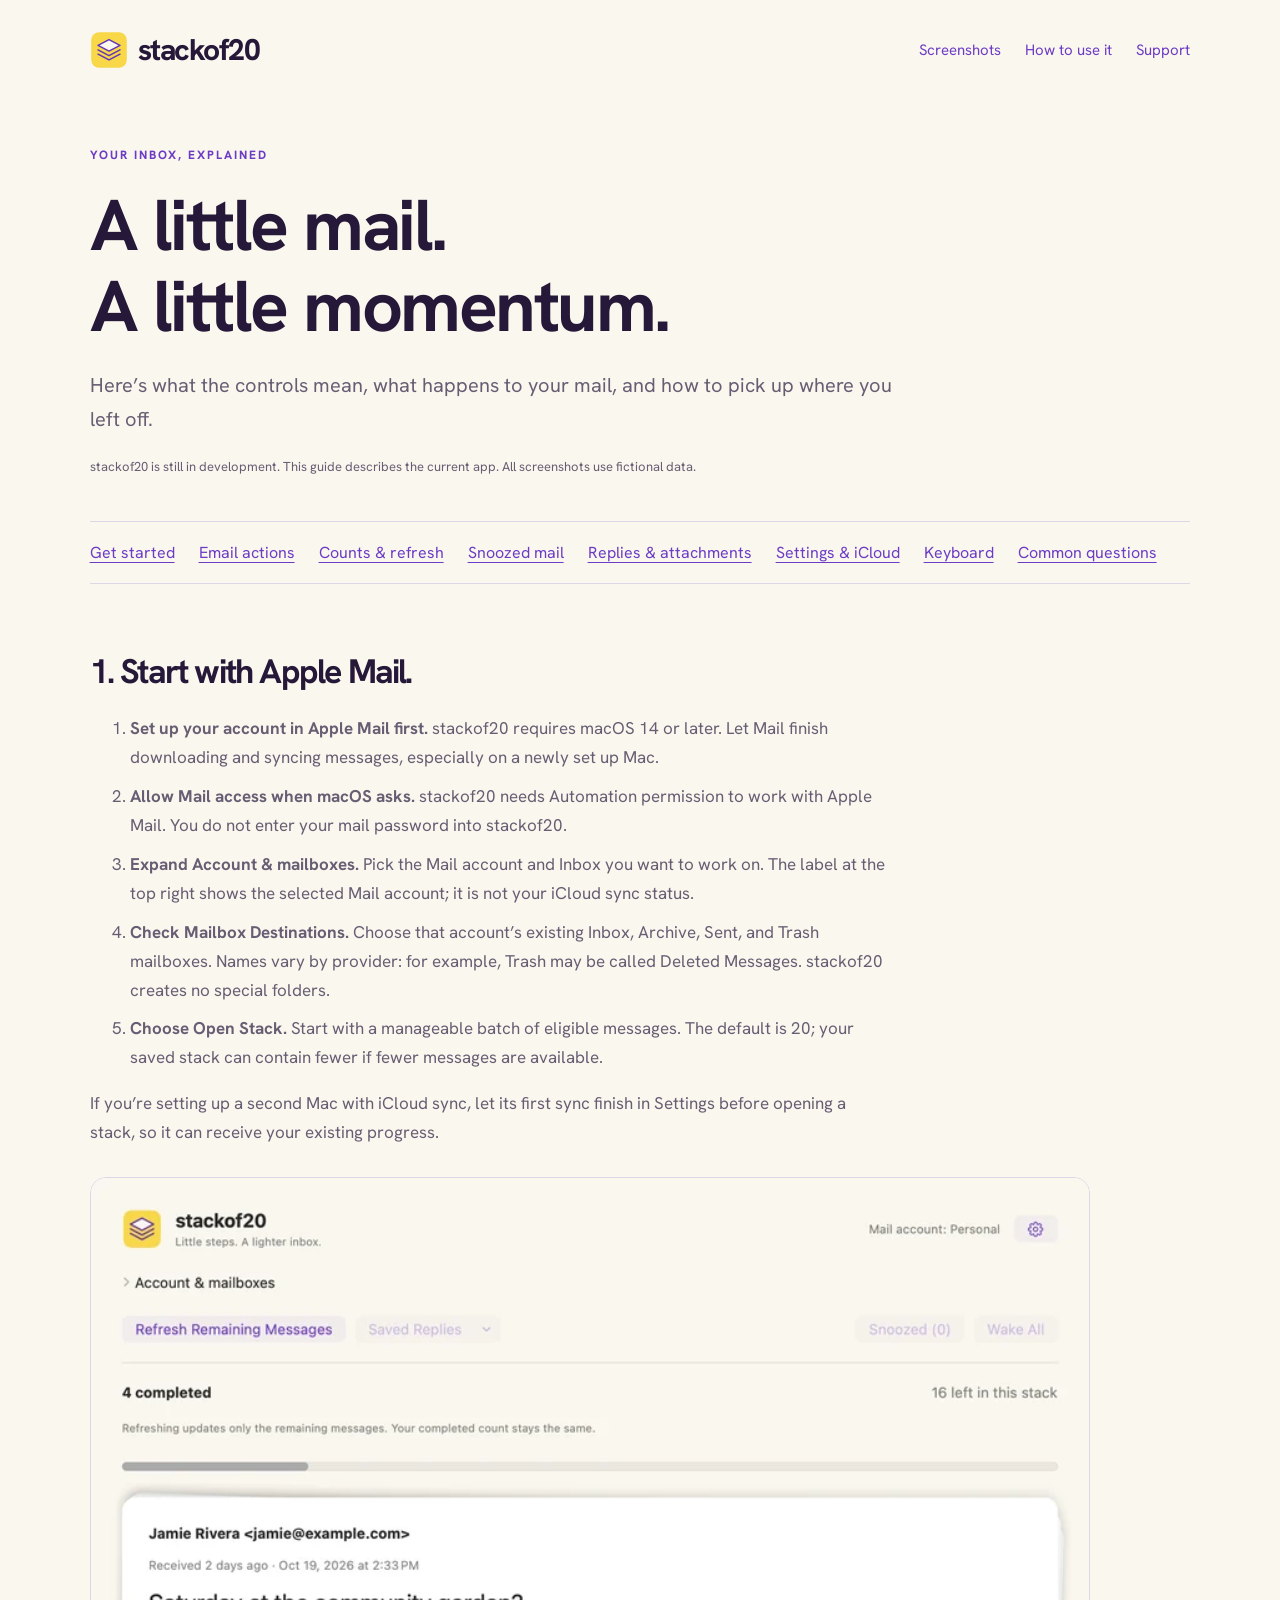
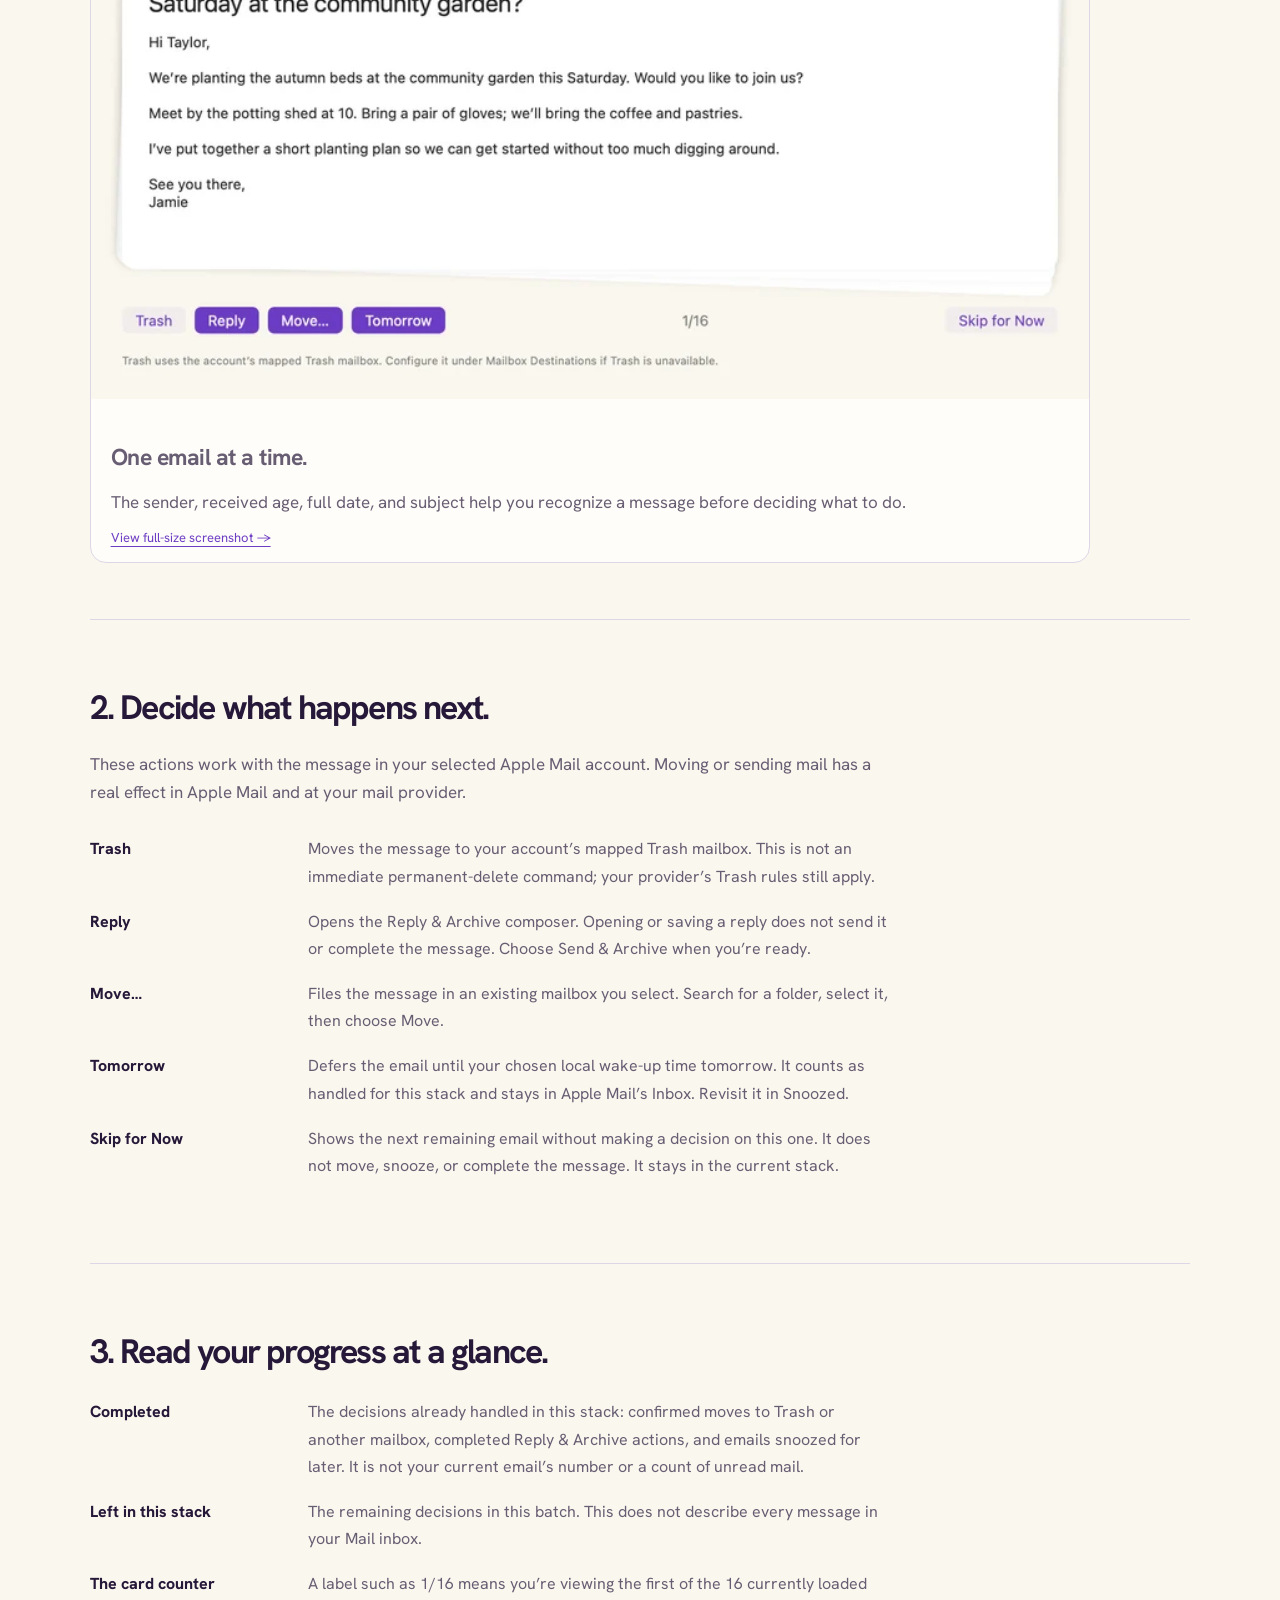
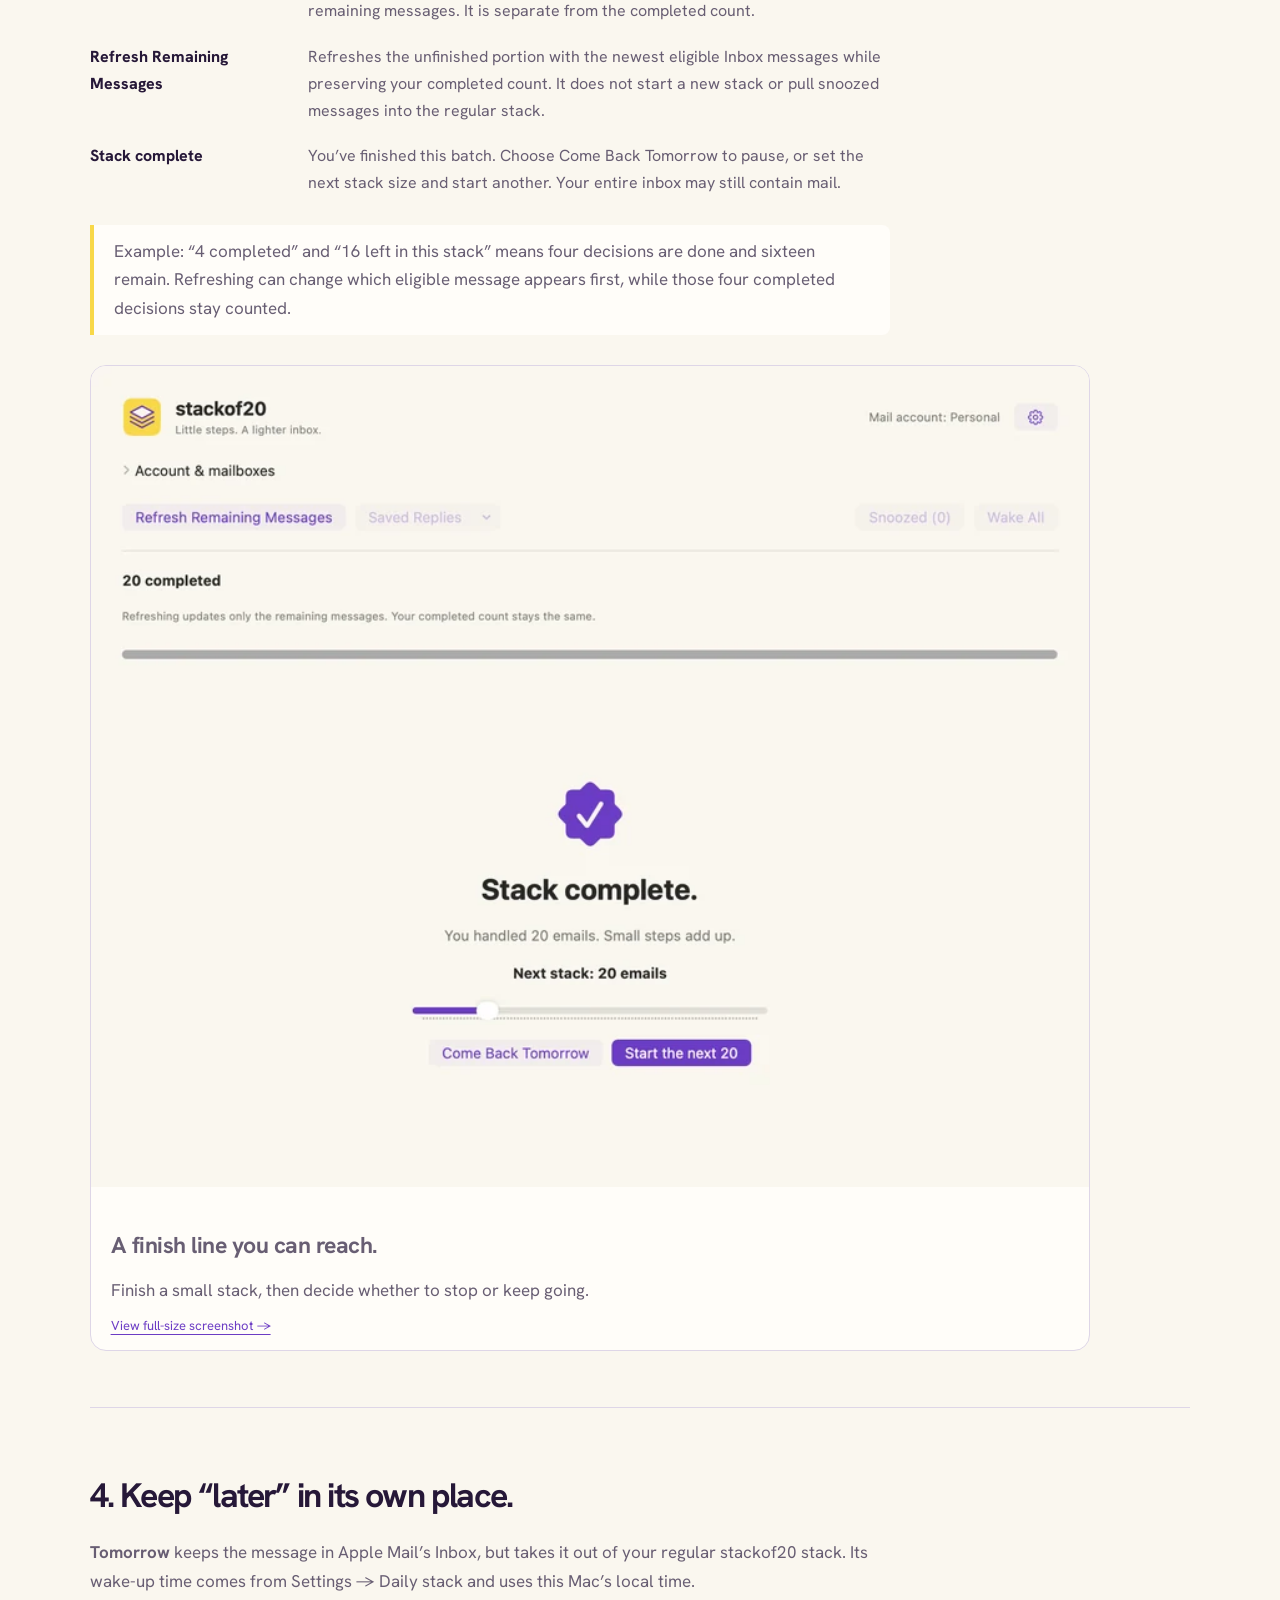
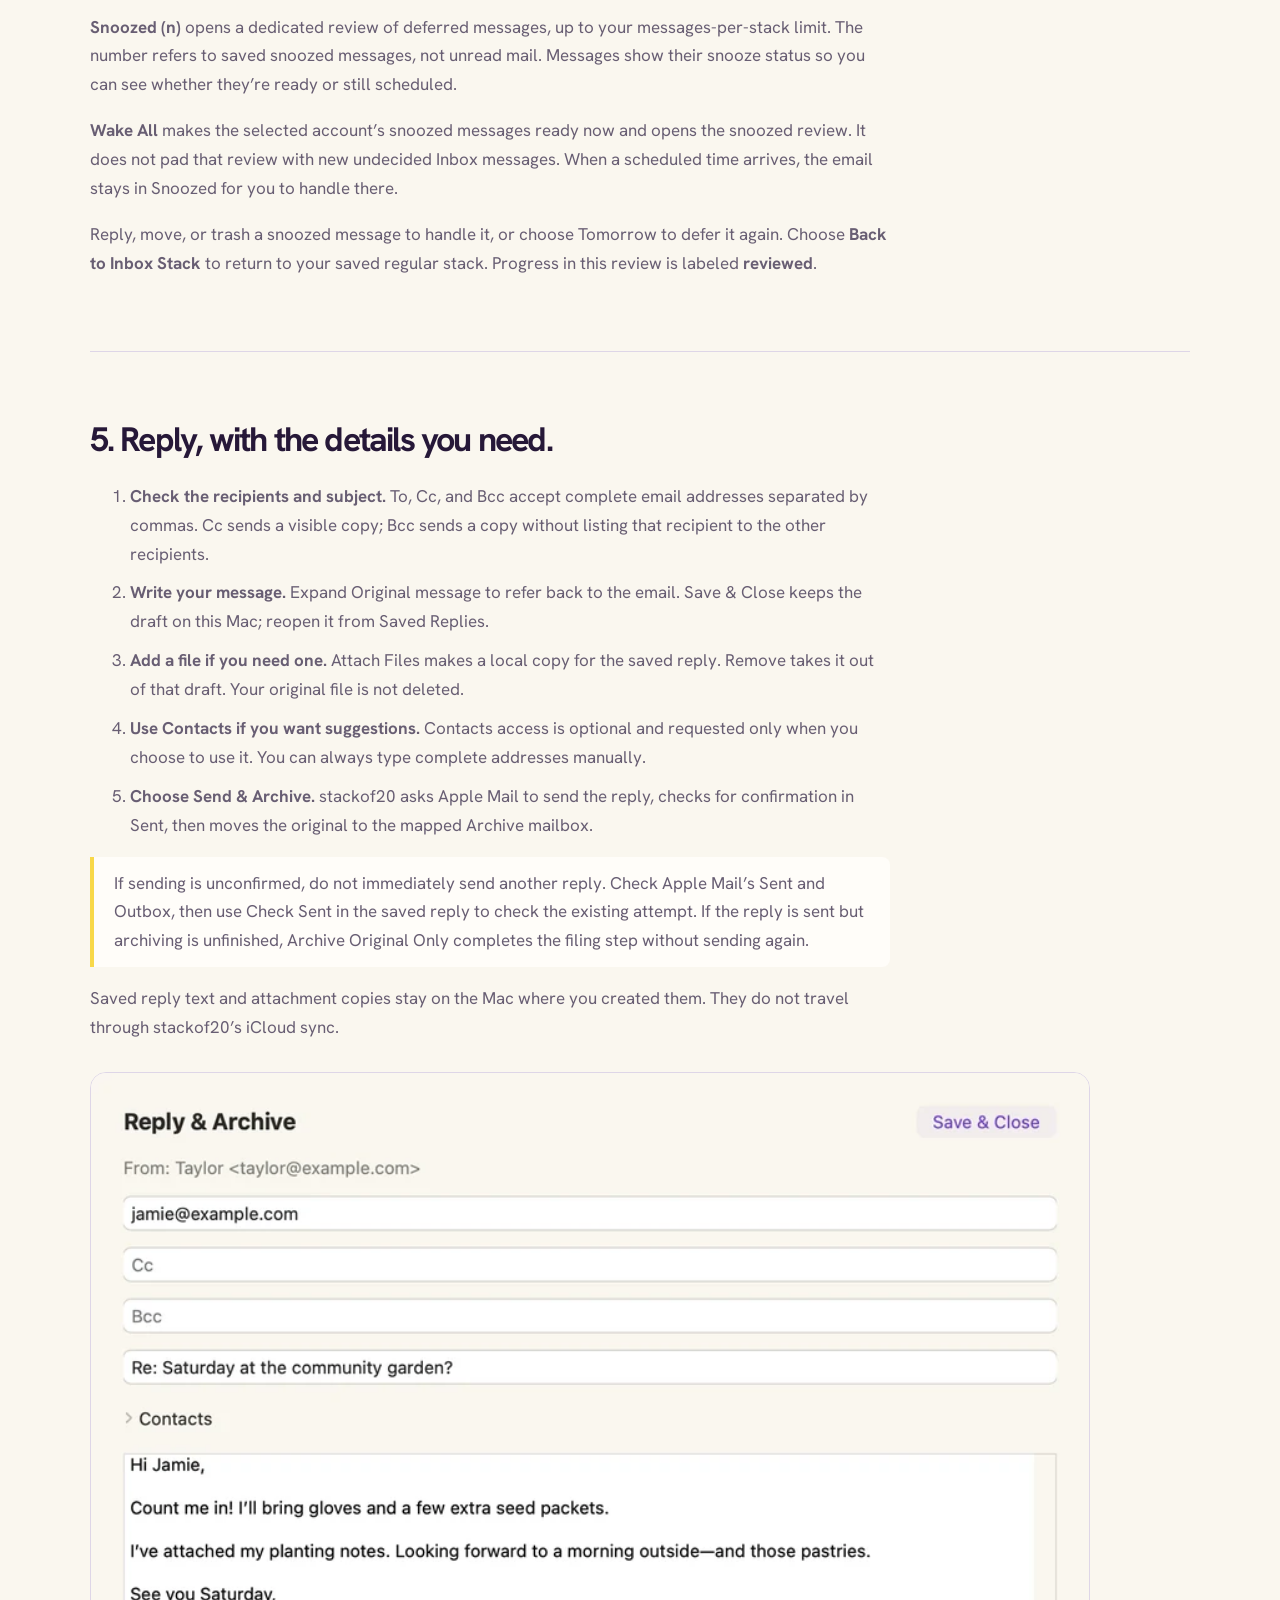
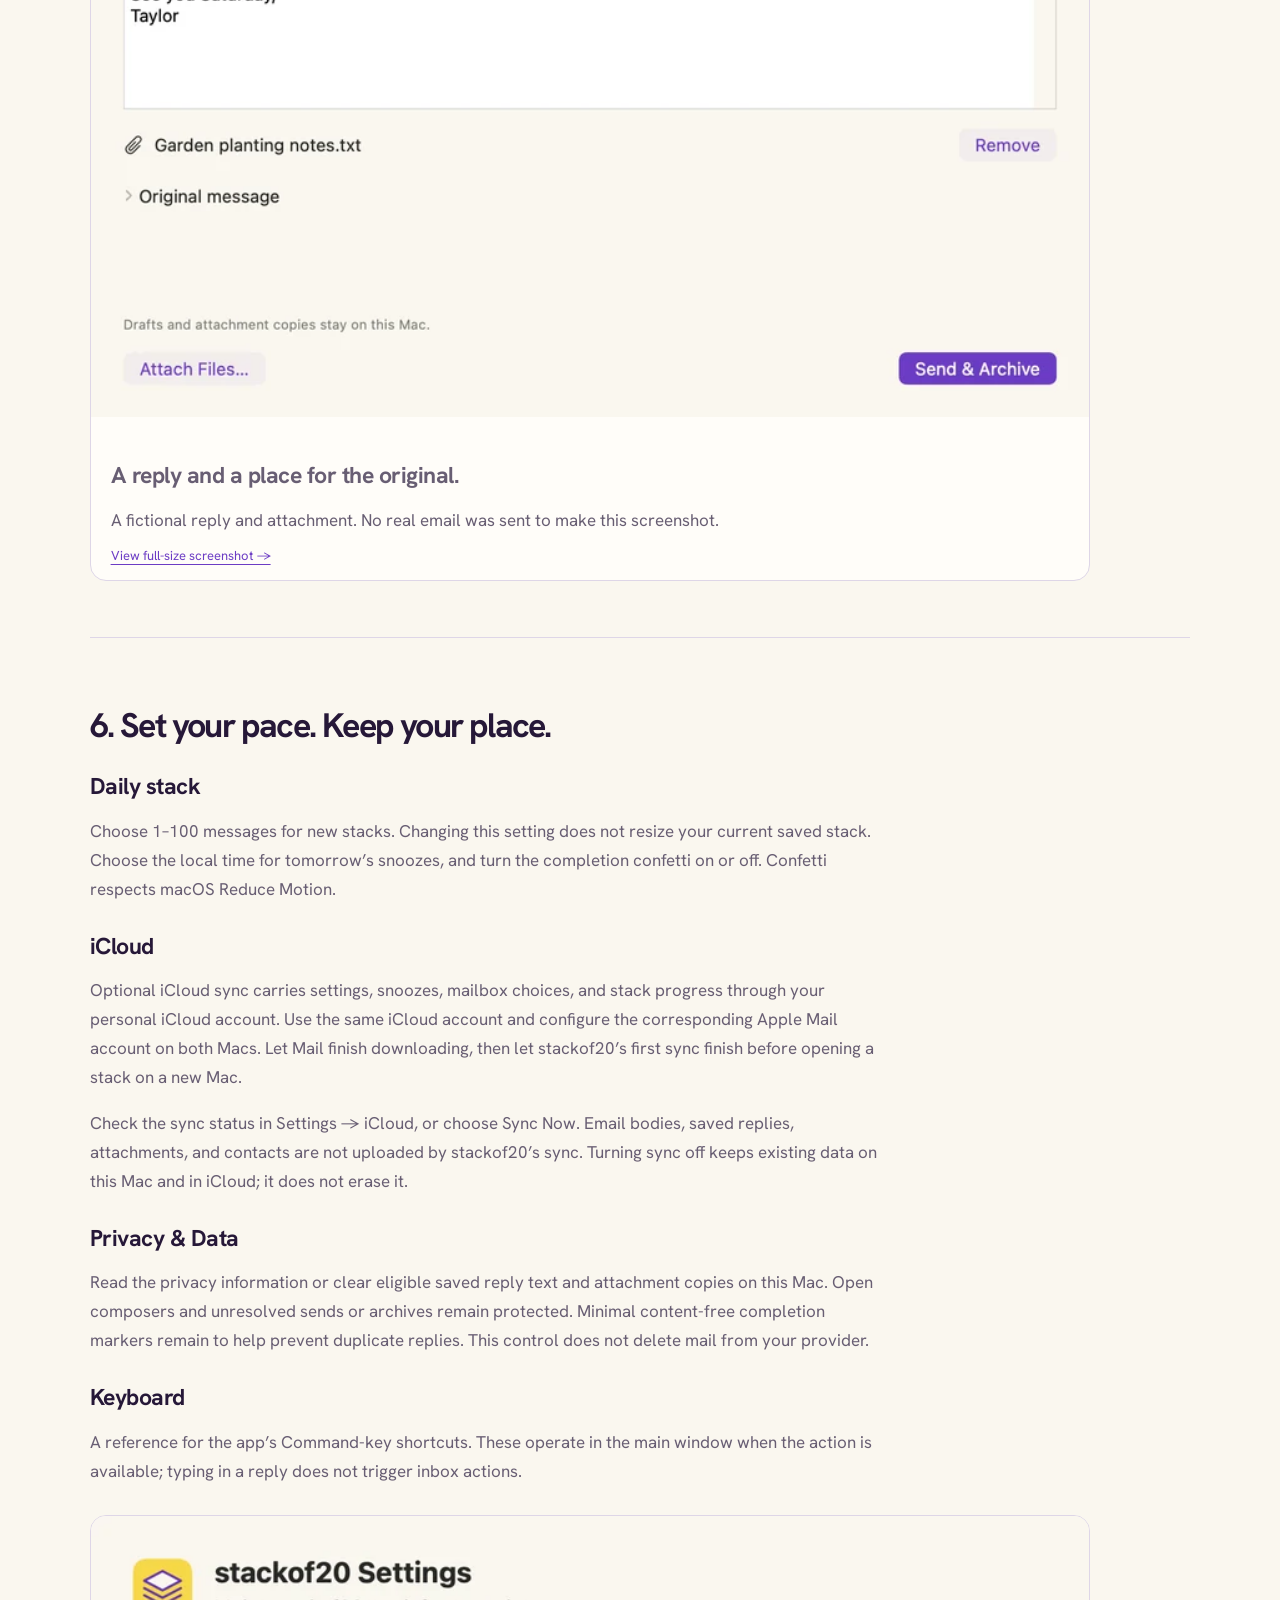
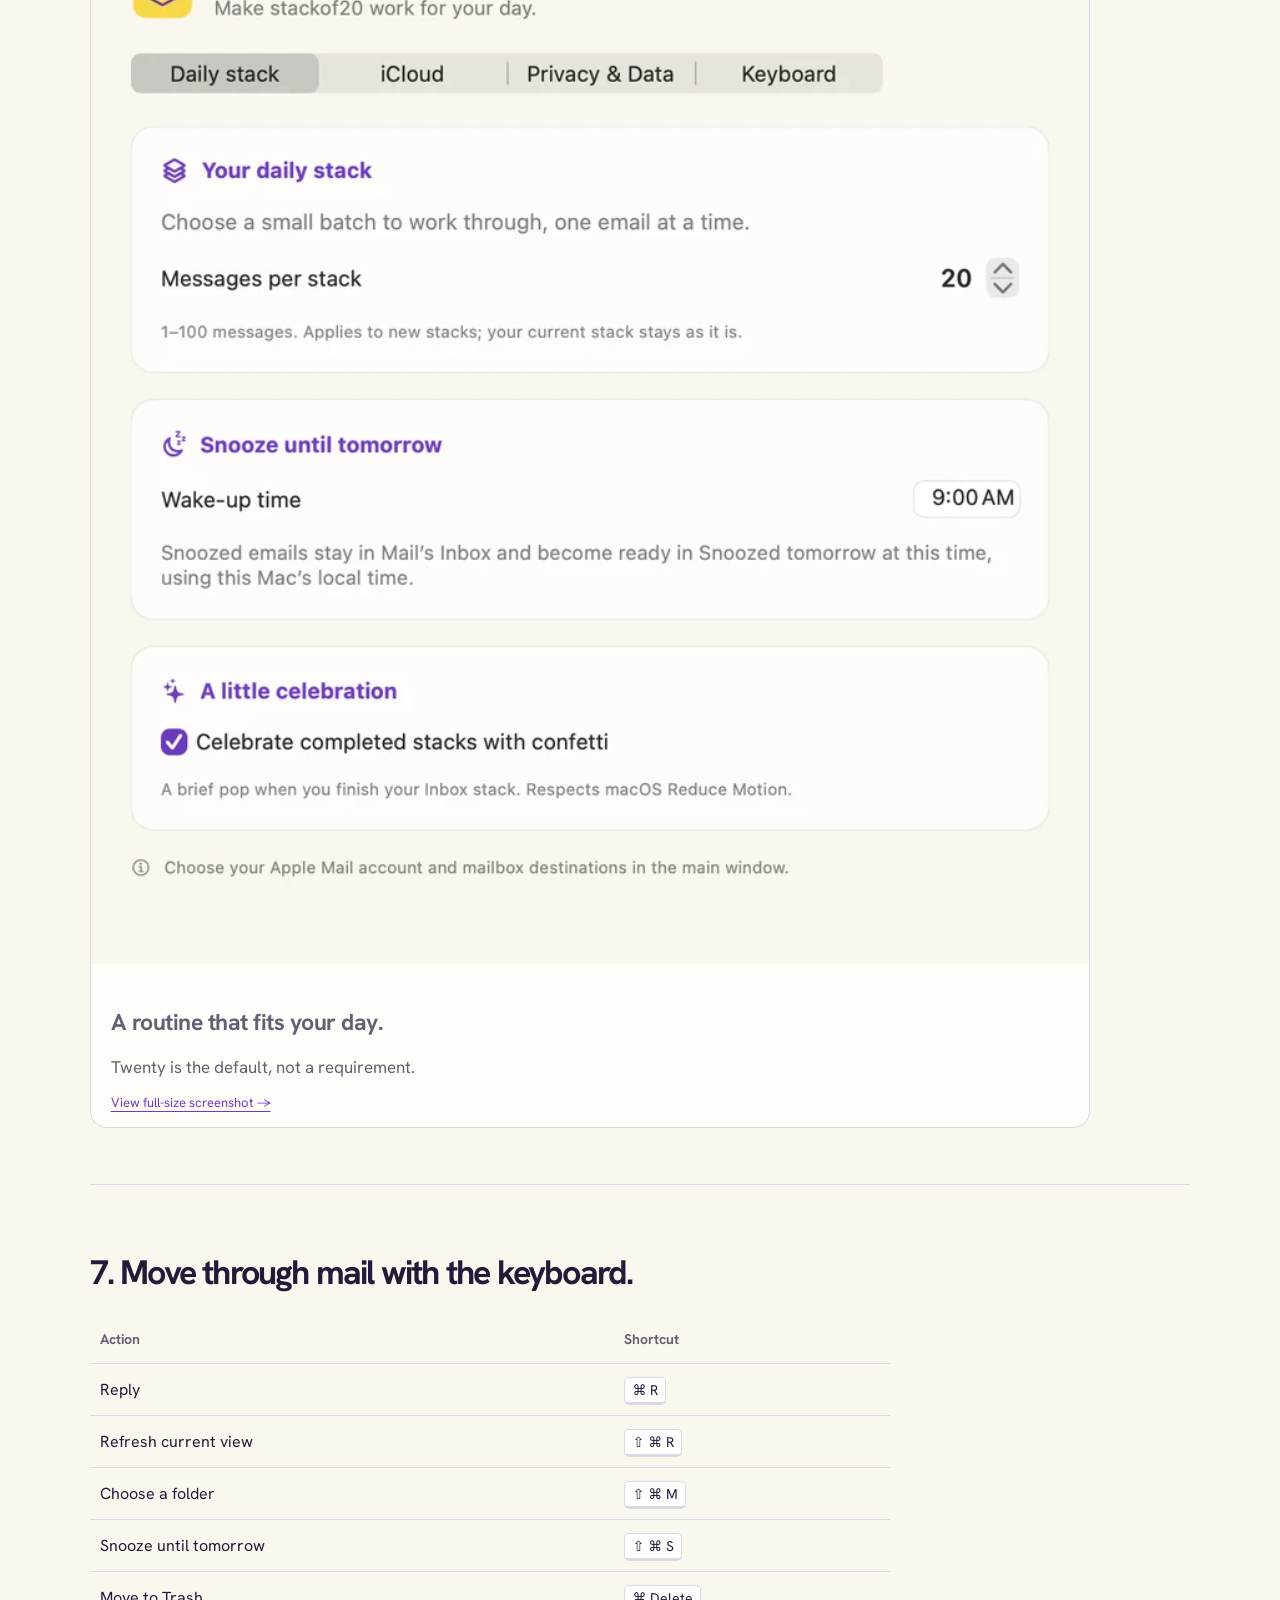
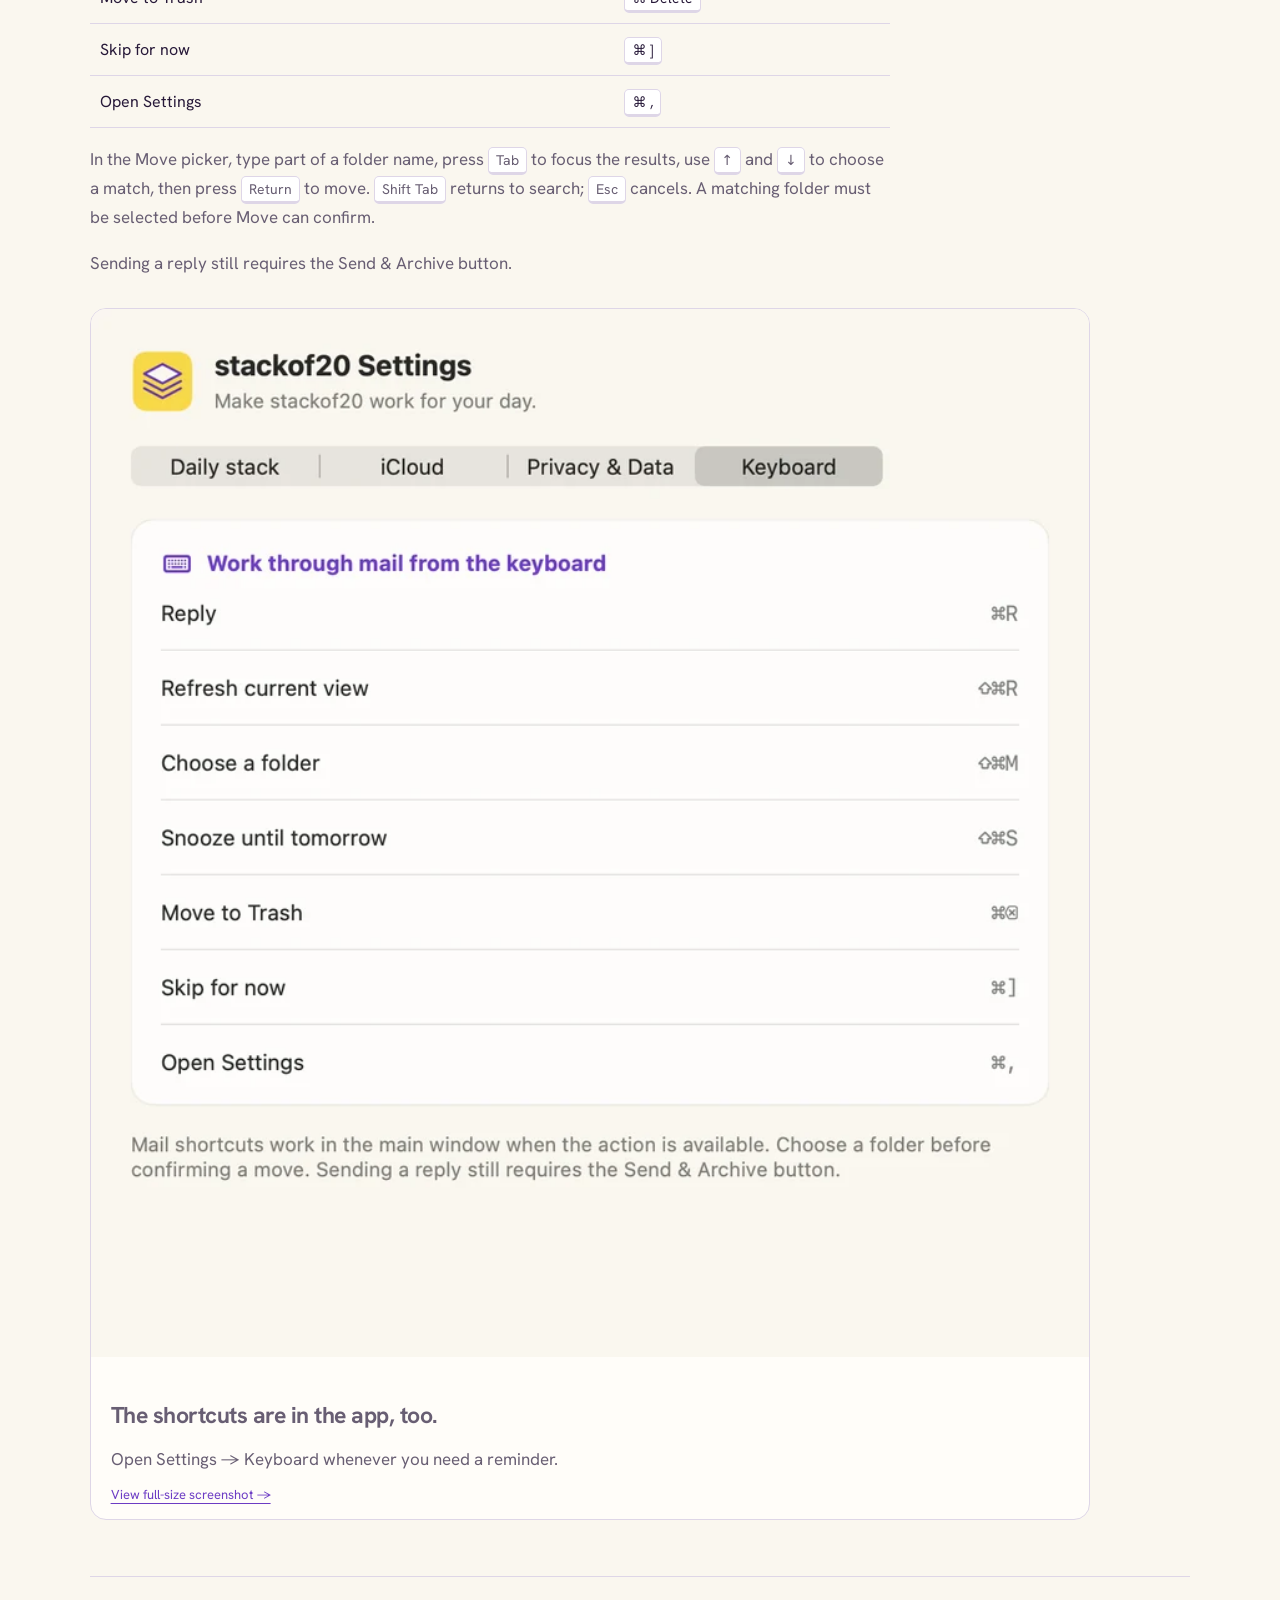
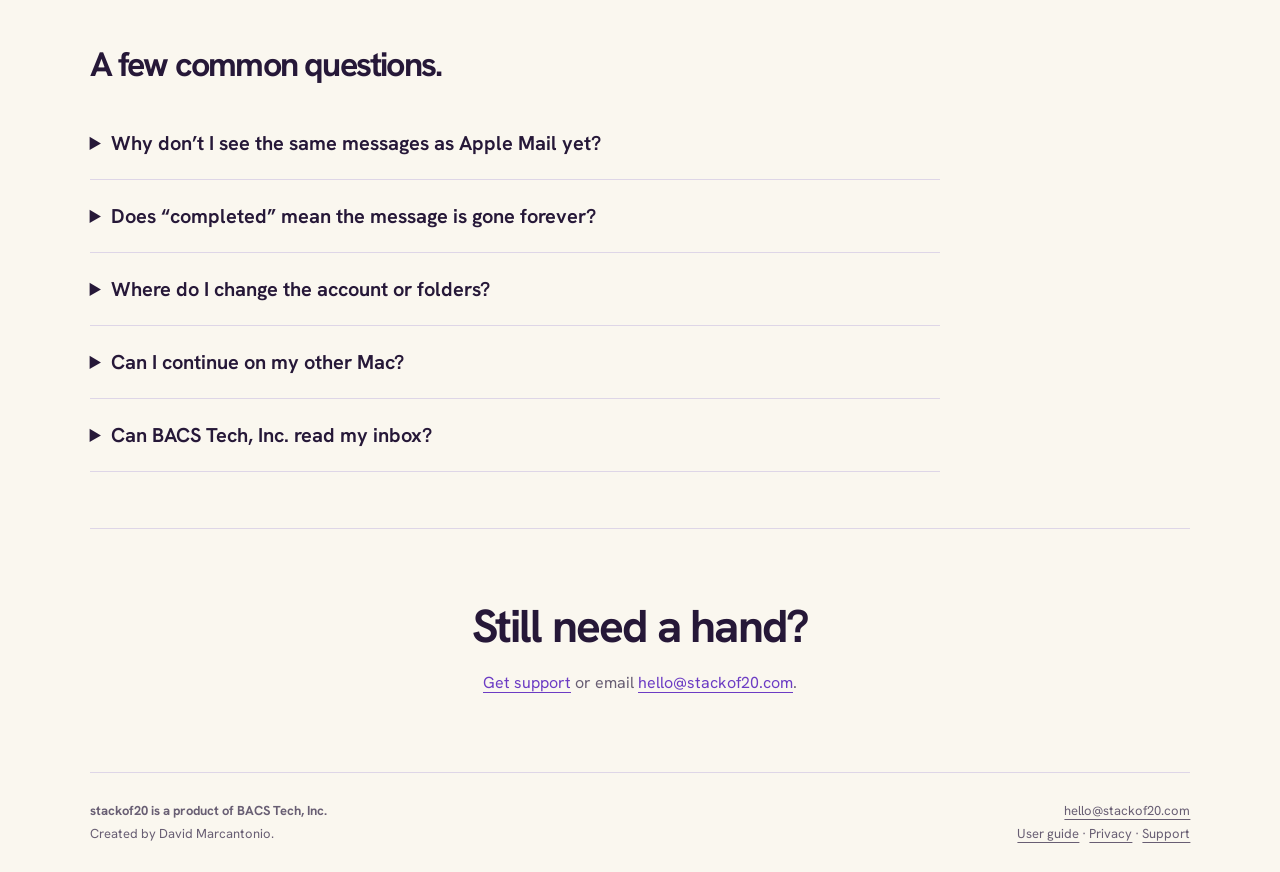
==== guide.html @ ddfcda52 "Give compact screenshot assets fresh URLs to prevent stale previews" ====
<!doctype html>
<html lang="en"><head><meta charset="utf-8"><meta name="viewport" content="width=device-width,initial-scale=1"><title>stackof20 — User guide</title><meta name="description" content="Learn stackof20’s email actions, completed count, snoozed review, replies, iCloud settings, and keyboard shortcuts."><link rel="icon" type="image/svg+xml" href="assets/stackof20-icon.svg"><link rel="stylesheet" href="styles.css"></head><body><main><a class="skip-link" href="#content">Skip to content</a><nav aria-label="Main navigation"><a class="wordmark" href="/"><img class="brand-icon" src="assets/stackof20-icon.svg" alt="">stackof20</a><div class="nav-links"><a href="index.html#screenshots">Screenshots</a><a href="guide.html">How to use it</a><a href="support.html">Support</a></div></nav><header class="page-header" id="content"><div class="eyebrow">Your inbox, explained</div><h1>A little mail.<br>A little momentum.</h1><p class="lead">Here’s what the controls mean, what happens to your mail, and how to pick up where you left off.</p><p class="fine">stackof20 is still in development. This guide describes the current app. All screenshots use fictional data.</p></header><div class="toc" aria-label="On this page"><a href="#setup">Get started</a><a href="#actions">Email actions</a><a href="#progress">Counts & refresh</a><a href="#snooze">Snoozed mail</a><a href="#replies">Replies & attachments</a><a href="#settings">Settings & iCloud</a><a href="#shortcuts">Keyboard</a><a href="#questions">Common questions</a></div>
<section class="guide-section" id="setup"><div class="guide-content"><h2>1. Start with Apple Mail.</h2><ol><li><strong>Set up your account in Apple Mail first.</strong> stackof20 requires macOS 14 or later. Let Mail finish downloading and syncing messages, especially on a newly set up Mac.</li><li><strong>Allow Mail access when macOS asks.</strong> stackof20 needs Automation permission to work with Apple Mail. You do not enter your mail password into stackof20.</li><li><strong>Expand Account & mailboxes.</strong> Pick the Mail account and Inbox you want to work on. The label at the top right shows the selected Mail account; it is not your iCloud sync status.</li><li><strong>Check Mailbox Destinations.</strong> Choose that account’s existing Inbox, Archive, Sent, and Trash mailboxes. Names vary by provider: for example, Trash may be called Deleted Messages. stackof20 creates no special folders.</li><li><strong>Choose Open Stack.</strong> Start with a manageable batch of eligible messages. The default is 20; your saved stack can contain fewer if fewer messages are available.</li></ol><p>If you’re setting up a second Mac with iCloud sync, let its first sync finish in Settings before opening a stack, so it can receive your existing progress.</p></div><figure class="screenshot"><a href="assets/screenshots/01-inbox-compact.png" aria-label="Enlarge screenshot: One email at a time."><img src="assets/screenshots/01-inbox-1600-compact.webp" srcset="assets/screenshots/01-inbox-800-compact.webp 800w, assets/screenshots/01-inbox-1600-compact.webp 1600w" sizes="(max-width: 620px) 88vw, (max-width: 900px) 86vw, 50vw" width="1800" height="1480" alt="Inbox view showing a fictional community garden invitation and stack progress." loading="lazy" decoding="async"></a><figcaption><h3>One email at a time.</h3><p>The sender, received age, full date, and subject help you recognize a message before deciding what to do.</p><a class="image-link" href="assets/screenshots/01-inbox-compact.png">View full-size screenshot →</a></figcaption></figure></section>
<section class="guide-section" id="actions"><div class="guide-content"><h2>2. Decide what happens next.</h2><p>These actions work with the message in your selected Apple Mail account. Moving or sending mail has a real effect in Apple Mail and at your mail provider.</p><dl><dt>Trash</dt><dd>Moves the message to your account’s mapped Trash mailbox. This is not an immediate permanent-delete command; your provider’s Trash rules still apply.</dd><dt>Reply</dt><dd>Opens the Reply & Archive composer. Opening or saving a reply does not send it or complete the message. Choose Send & Archive when you’re ready.</dd><dt>Move…</dt><dd>Files the message in an existing mailbox you select. Search for a folder, select it, then choose Move.</dd><dt>Tomorrow</dt><dd>Defers the email until your chosen local wake-up time tomorrow. It counts as handled for this stack and stays in Apple Mail’s Inbox. Revisit it in Snoozed.</dd><dt>Skip for Now</dt><dd>Shows the next remaining email without making a decision on this one. It does not move, snooze, or complete the message. It stays in the current stack.</dd></dl></div></section>
<section class="guide-section" id="progress"><div class="guide-content"><h2>3. Read your progress at a glance.</h2><dl><dt>Completed</dt><dd>The decisions already handled in this stack: confirmed moves to Trash or another mailbox, completed Reply & Archive actions, and emails snoozed for later. It is not your current email’s number or a count of unread mail.</dd><dt>Left in this stack</dt><dd>The remaining decisions in this batch. This does not describe every message in your Mail inbox.</dd><dt>The card counter</dt><dd>A label such as 1/16 means you’re viewing the first of the 16 currently loaded remaining messages. It is separate from the completed count.</dd><dt>Refresh Remaining Messages</dt><dd>Refreshes the unfinished portion with the newest eligible Inbox messages while preserving your completed count. It does not start a new stack or pull snoozed messages into the regular stack.</dd><dt>Stack complete</dt><dd>You’ve finished this batch. Choose Come Back Tomorrow to pause, or set the next stack size and start another. Your entire inbox may still contain mail.</dd></dl><p class="note">Example: “4 completed” and “16 left in this stack” means four decisions are done and sixteen remain. Refreshing can change which eligible message appears first, while those four completed decisions stay counted.</p></div><figure class="screenshot"><a href="assets/screenshots/03-batch-complete-compact.png" aria-label="Enlarge screenshot: A finish line you can reach."><img src="assets/screenshots/03-batch-complete-1600-compact.webp" srcset="assets/screenshots/03-batch-complete-800-compact.webp 800w, assets/screenshots/03-batch-complete-1600-compact.webp 1600w" sizes="(max-width: 620px) 88vw, (max-width: 900px) 86vw, 50vw" width="1800" height="1480" alt="Completed stack with twenty completed decisions." loading="lazy" decoding="async"></a><figcaption><h3>A finish line you can reach.</h3><p>Finish a small stack, then decide whether to stop or keep going.</p><a class="image-link" href="assets/screenshots/03-batch-complete-compact.png">View full-size screenshot →</a></figcaption></figure></section>
<section class="guide-section" id="snooze"><div class="guide-content"><h2>4. Keep “later” in its own place.</h2><p><strong>Tomorrow</strong> keeps the message in Apple Mail’s Inbox, but takes it out of your regular stackof20 stack. Its wake-up time comes from Settings → Daily stack and uses this Mac’s local time.</p><p><strong>Snoozed (n)</strong> opens a dedicated review of deferred messages, up to your messages-per-stack limit. The number refers to saved snoozed messages, not unread mail. Messages show their snooze status so you can see whether they’re ready or still scheduled.</p><p><strong>Wake All</strong> makes the selected account’s snoozed messages ready now and opens the snoozed review. It does not pad that review with new undecided Inbox messages. When a scheduled time arrives, the email stays in Snoozed for you to handle there.</p><p>Reply, move, or trash a snoozed message to handle it, or choose Tomorrow to defer it again. Choose <strong>Back to Inbox Stack</strong> to return to your saved regular stack. Progress in this review is labeled <strong>reviewed</strong>.</p></div></section>
<section class="guide-section" id="replies"><div class="guide-content"><h2>5. Reply, with the details you need.</h2><ol><li><strong>Check the recipients and subject.</strong> To, Cc, and Bcc accept complete email addresses separated by commas. Cc sends a visible copy; Bcc sends a copy without listing that recipient to the other recipients.</li><li><strong>Write your message.</strong> Expand Original message to refer back to the email. Save & Close keeps the draft on this Mac; reopen it from Saved Replies.</li><li><strong>Add a file if you need one.</strong> Attach Files makes a local copy for the saved reply. Remove takes it out of that draft. Your original file is not deleted.</li><li><strong>Use Contacts if you want suggestions.</strong> Contacts access is optional and requested only when you choose to use it. You can always type complete addresses manually.</li><li><strong>Choose Send & Archive.</strong> stackof20 asks Apple Mail to send the reply, checks for confirmation in Sent, then moves the original to the mapped Archive mailbox.</li></ol><p class="note">If sending is unconfirmed, do not immediately send another reply. Check Apple Mail’s Sent and Outbox, then use Check Sent in the saved reply to check the existing attempt. If the reply is sent but archiving is unfinished, Archive Original Only completes the filing step without sending again.</p><p>Saved reply text and attachment copies stay on the Mac where you created them. They do not travel through stackof20’s iCloud sync.</p></div><figure class="screenshot"><a href="assets/screenshots/02-reply-and-archive-compact.png" aria-label="Enlarge screenshot: A reply and a place for the original."><img src="assets/screenshots/02-reply-and-archive-1600-compact.webp" srcset="assets/screenshots/02-reply-and-archive-800-compact.webp 800w, assets/screenshots/02-reply-and-archive-1600-compact.webp 1600w" sizes="(max-width: 620px) 88vw, (max-width: 900px) 86vw, 50vw" width="1480" height="1400" alt="Reply composer showing fictional recipients, message text, an attachment, and Send and Archive." loading="lazy" decoding="async"></a><figcaption><h3>A reply and a place for the original.</h3><p>A fictional reply and attachment. No real email was sent to make this screenshot.</p><a class="image-link" href="assets/screenshots/02-reply-and-archive-compact.png">View full-size screenshot →</a></figcaption></figure></section>
<section class="guide-section" id="settings"><div class="guide-content"><h2>6. Set your pace. Keep your place.</h2><h3>Daily stack</h3><p>Choose 1–100 messages for new stacks. Changing this setting does not resize your current saved stack. Choose the local time for tomorrow’s snoozes, and turn the completion confetti on or off. Confetti respects macOS Reduce Motion.</p><h3>iCloud</h3><p>Optional iCloud sync carries settings, snoozes, mailbox choices, and stack progress through your personal iCloud account. Use the same iCloud account and configure the corresponding Apple Mail account on both Macs. Let Mail finish downloading, then let stackof20’s first sync finish before opening a stack on a new Mac.</p><p>Check the sync status in Settings → iCloud, or choose Sync Now. Email bodies, saved replies, attachments, and contacts are not uploaded by stackof20’s sync. Turning sync off keeps existing data on this Mac and in iCloud; it does not erase it.</p><h3>Privacy & Data</h3><p>Read the privacy information or clear eligible saved reply text and attachment copies on this Mac. Open composers and unresolved sends or archives remain protected. Minimal content-free completion markers remain to help prevent duplicate replies. This control does not delete mail from your provider.</p><h3>Keyboard</h3><p>A reference for the app’s Command-key shortcuts. These operate in the main window when the action is available; typing in a reply does not trigger inbox actions.</p></div><figure class="screenshot"><a href="assets/screenshots/04-daily-settings-compact.png" aria-label="Enlarge screenshot: A routine that fits your day."><img src="assets/screenshots/04-daily-settings-1600-compact.webp" srcset="assets/screenshots/04-daily-settings-800-compact.webp 800w, assets/screenshots/04-daily-settings-1600-compact.webp 1600w" sizes="(max-width: 620px) 88vw, (max-width: 900px) 86vw, 50vw" width="1200" height="1260" alt="Daily settings for batch size, local wake-up time, and confetti." loading="lazy" decoding="async"></a><figcaption><h3>A routine that fits your day.</h3><p>Twenty is the default, not a requirement.</p><a class="image-link" href="assets/screenshots/04-daily-settings-compact.png">View full-size screenshot →</a></figcaption></figure></section>
<section class="guide-section" id="shortcuts"><div class="guide-content"><h2>7. Move through mail with the keyboard.</h2><div class="table-scroll"><table><thead><tr><th scope="col">Action</th><th scope="col">Shortcut</th></tr></thead><tbody><tr><td>Reply</td><td><kbd>⌘ R</kbd></td></tr><tr><td>Refresh current view</td><td><kbd>⇧ ⌘ R</kbd></td></tr><tr><td>Choose a folder</td><td><kbd>⇧ ⌘ M</kbd></td></tr><tr><td>Snooze until tomorrow</td><td><kbd>⇧ ⌘ S</kbd></td></tr><tr><td>Move to Trash</td><td><kbd>⌘ Delete</kbd></td></tr><tr><td>Skip for now</td><td><kbd>⌘ ]</kbd></td></tr><tr><td>Open Settings</td><td><kbd>⌘ ,</kbd></td></tr></tbody></table></div><p>In the Move picker, type part of a folder name, press <kbd>Tab</kbd> to focus the results, use <kbd>↑</kbd> and <kbd>↓</kbd> to choose a match, then press <kbd>Return</kbd> to move. <kbd>Shift Tab</kbd> returns to search; <kbd>Esc</kbd> cancels. A matching folder must be selected before Move can confirm.</p><p>Sending a reply still requires the Send & Archive button.</p></div><figure class="screenshot"><a href="assets/screenshots/05-keyboard-shortcuts-compact.png" aria-label="Enlarge screenshot: The shortcuts are in the app, too."><img src="assets/screenshots/05-keyboard-shortcuts-1600-compact.webp" srcset="assets/screenshots/05-keyboard-shortcuts-800-compact.webp 800w, assets/screenshots/05-keyboard-shortcuts-1600-compact.webp 1600w" sizes="(max-width: 620px) 88vw, (max-width: 900px) 86vw, 50vw" width="1200" height="1260" alt="Keyboard shortcut reference in stackof20 Settings." loading="lazy" decoding="async"></a><figcaption><h3>The shortcuts are in the app, too.</h3><p>Open Settings → Keyboard whenever you need a reminder.</p><a class="image-link" href="assets/screenshots/05-keyboard-shortcuts-compact.png">View full-size screenshot →</a></figcaption></figure></section>
<section class="guide-section" id="questions"><h2>A few common questions.</h2><details><summary>Why don’t I see the same messages as Apple Mail yet?</summary><p>stackof20 reads the selected account and mailbox through Apple Mail. Check those choices and let Mail finish downloading or syncing, then use Refresh Remaining Messages. Snoozed messages are intentionally kept in their separate review. If an error remains, <a href="support.html">contact support</a> with the error text and app version, without private mail content.</p></details><details><summary>Does “completed” mean the message is gone forever?</summary><p>No. It means you’ve handled that decision in this stack. Moved or archived mail lives in the destination you chose. Trash follows your provider’s retention rules. Snoozed mail stays in Mail’s Inbox. Skip for Now leaves the decision unfinished.</p></details><details><summary>Where do I change the account or folders?</summary><p>Expand Account & mailboxes in the main window, then choose the account, Inbox, and Mailbox Destinations. The gear opens the app’s Daily stack, iCloud, Privacy & Data, and Keyboard settings.</p></details><details><summary>Can I continue on my other Mac?</summary><p>Yes, with optional iCloud sync enabled on both Macs, the same iCloud account, and the corresponding account set up and downloaded in Apple Mail. Let sync finish before switching. Saved reply drafts and attachment copies remain on the Mac where you created them.</p></details><details><summary>Can BACS Tech, Inc. read my inbox?</summary><p>We do not receive your inbox or reply content. The app has no ads, analytics, or tracking. Read the <a href="privacy.html">privacy policy</a> for details about local storage, Apple Mail, and optional iCloud sync.</p></details></section><section class="finish"><h2>Still need a hand?</h2><p><a href="support.html">Get support</a> or email <a href="mailto:hello@stackof20.com">hello@stackof20.com</a>.</p></section><footer><div><strong>stackof20 is a product of BACS Tech, Inc.</strong><br>Created by David Marcantonio.</div><div class="footer-links"><a href="mailto:hello@stackof20.com">hello@stackof20.com</a><br><a href="guide.html">User guide</a> · <a href="privacy.html">Privacy</a> · <a href="support.html">Support</a></div></footer></main></body></html>
---- styles.css ----
@font-face{font-family:Hanken;src:url('assets/fonts/HankenGrotesk.ttf') format('truetype');font-weight:100 900;font-display:swap}
:root{--paper:#faf7ef;--ink:#261838;--accent:#6c3cc4;--pop:#f8d849;--muted:#685e73;--line:#ded6e7}*{box-sizing:border-box}html{scroll-behavior:smooth;scroll-padding-top:24px}body{margin:0;background:var(--paper);color:var(--ink);font-family:Hanken,system-ui,sans-serif}main{max-width:1440px;margin:auto;padding:0 7%}a{color:var(--accent);text-underline-offset:4px}button{font:inherit;cursor:pointer}a:focus-visible,button:focus-visible,summary:focus-visible{outline:3px solid var(--accent);outline-offset:5px}nav{display:flex;justify-content:space-between;align-items:center;gap:24px;padding:30px 0}.wordmark{display:flex;align-items:center;gap:10px;font-size:30px;font-weight:750;letter-spacing:-1.5px;color:var(--ink);text-decoration:none;white-space:nowrap}.brand-icon{width:38px;height:38px}.nav-links{display:flex;gap:24px;align-items:center;font-size:15px}.nav-links a{text-decoration:none}.nav-links a:hover{text-decoration:underline}.eyebrow{text-transform:uppercase;letter-spacing:2px;color:var(--accent);font-size:12px;font-weight:750}h1,h2,h3{line-height:1.12}h1{font-size:clamp(54px,7vw,94px);letter-spacing:-4px;margin:22px 0}h1 em{color:var(--accent);font-style:normal}h2{font-size:clamp(32px,4vw,46px);letter-spacing:-1.8px;margin:12px 0 24px}h3{font-size:23px;letter-spacing:-.5px;margin:0 0 12px}p,li,dd{line-height:1.7}p{color:var(--muted)}.hero{display:grid;grid-template-columns:.9fr 1.25fr;gap:6%;align-items:center;padding:54px 0 80px}.lead{font-size:20px;max-width:510px}.cta{display:inline-block;background:var(--accent);color:white;border:0;border-radius:10px;padding:16px 22px;font-weight:700;text-decoration:none}.fine{font-size:13px}.hero-shot{margin:0;min-width:0}.hero-shot>a{display:block;background:var(--pop);padding:13px;border-radius:20px;transform:rotate(1deg);box-shadow:0 24px 50px #27163c15}.hero-shot img{width:100%;height:auto;display:block;border-radius:10px}.hero-shot figcaption{font-size:12px;text-align:center;color:var(--muted);margin-top:20px}.strip{border-block:1px solid var(--line);padding:22px 0;display:flex;justify-content:space-between;gap:20px;font-size:14px}.section{padding:72px 0}.section-intro{max-width:720px}.steps,.cards{display:grid;grid-template-columns:repeat(3,minmax(0,1fr));gap:32px}.steps article{padding-top:20px}.number{font-size:13px;color:var(--accent);display:block;margin-bottom:18px}.gallery{display:grid;grid-template-columns:repeat(2,minmax(0,1fr));gap:28px}.screenshot{margin:0;border:1px solid var(--line);background:#fffdf9;border-radius:16px;overflow:hidden}.screenshot>a{display:block;background:var(--paper)}.screenshot img{display:block;width:100%;height:auto}.screenshot figcaption{padding:24px}.screenshot p{margin-bottom:0}.screenshot .image-link{font-size:13px;display:inline-block;margin-top:12px}.note{border-left:4px solid var(--pop);padding:12px 20px;background:#fffdf9;border-radius:0 8px 8px 0}.action-card{border-top:2px solid var(--line);padding-top:22px}.finish{text-align:center;padding:60px 0}.finish h2{margin-bottom:12px}footer{border-top:1px solid var(--line);display:flex;justify-content:space-between;gap:20px;flex-wrap:wrap;padding:26px 0;font-size:13px;line-height:1.8;color:var(--muted)}footer a{color:inherit}.footer-links{text-align:right}.skip-link{position:absolute;left:16px;top:-100px;padding:12px;background:white;z-index:5}.skip-link:focus{top:10px}.page-header{padding:48px 0 30px;max-width:820px}.page-header h1{font-size:clamp(44px,6vw,72px);letter-spacing:-2.5px}.page-header .lead{max-width:none}.toc{display:flex;gap:12px 24px;flex-wrap:wrap;padding:20px 0;border-block:1px solid var(--line)}.guide-section{padding:56px 0;border-bottom:1px solid var(--line)}.guide-content{max-width:800px}.guide-section h2{font-size:34px}.guide-section h3{margin-top:30px}.guide-section p,.guide-section li{font-size:17px}.guide-section li{margin-bottom:10px;color:var(--muted)}.guide-section .screenshot{max-width:1000px;margin-top:30px}.guide-section .screenshot figcaption{font-size:14px;color:var(--muted);padding:16px 20px}dl{display:grid;grid-template-columns:190px 1fr;gap:18px 28px;margin:28px 0}dt{font-weight:750;line-height:1.7}dd{margin:0;color:var(--muted)}.table-scroll{overflow-x:auto}table{border-collapse:collapse;width:100%;max-width:800px}th,td{padding:15px 10px;text-align:left;border-bottom:1px solid var(--line)}th{font-size:14px;color:var(--muted)}kbd{font:inherit;font-size:14px;border:1px solid var(--line);border-bottom-width:3px;border-radius:5px;background:white;padding:3px 7px;white-space:nowrap}details{border-bottom:1px solid var(--line);padding:22px 0;max-width:850px}summary{font-size:20px;font-weight:650;cursor:pointer;line-height:1.4}details p{margin-bottom:0}.support-content{max-width:850px;padding-bottom:60px}.support-content h2{font-size:28px;margin-top:40px}.support-content p{font-size:17px}.support-card{border:1px solid var(--line);border-radius:14px;padding:26px;margin:28px 0}.notice{max-width:460px}
@media(max-width:900px){.hero{grid-template-columns:1fr;gap:38px;padding-top:25px}.hero-shot{max-width:760px}.hero-shot>a{transform:none}.steps{gap:24px}.cards{grid-template-columns:repeat(2,minmax(0,1fr))}}
@media(max-width:620px){main{padding:0 6%}nav{align-items:flex-start;flex-direction:column;gap:18px;padding:24px 0}.nav-links{gap:22px;flex-wrap:wrap}.wordmark{font-size:28px}h1{letter-spacing:-2.5px}.strip{flex-direction:column;gap:10px}.steps,.cards,.gallery{grid-template-columns:1fr}.section{padding:48px 0}.gallery{gap:24px}.screenshot figcaption{padding:20px}.footer-links{text-align:left}.guide-section{padding:40px 0}dl{grid-template-columns:1fr;gap:8px}dd{margin-bottom:16px}.page-header{padding-top:25px}.toc{gap:14px 22px}.guide-section h2{font-size:30px}}
@media(prefers-reduced-motion:reduce){html{scroll-behavior:auto}}
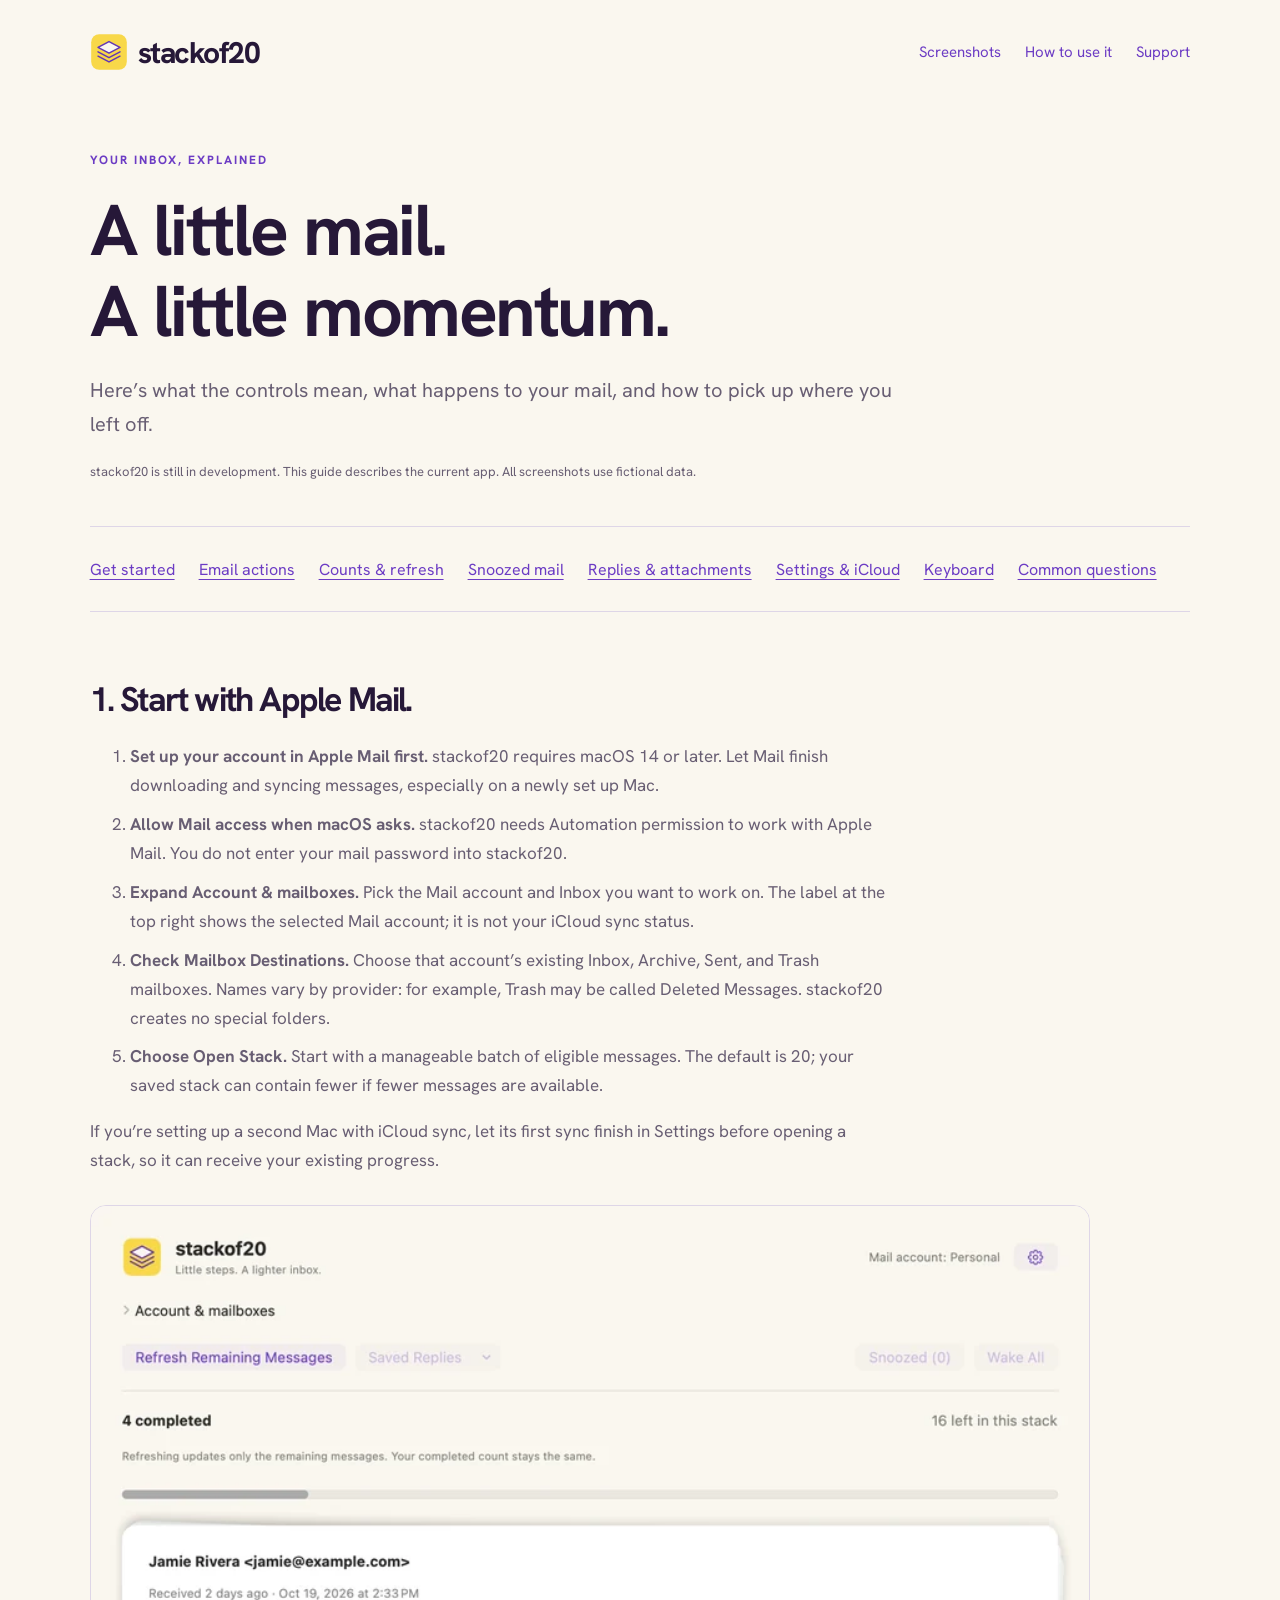
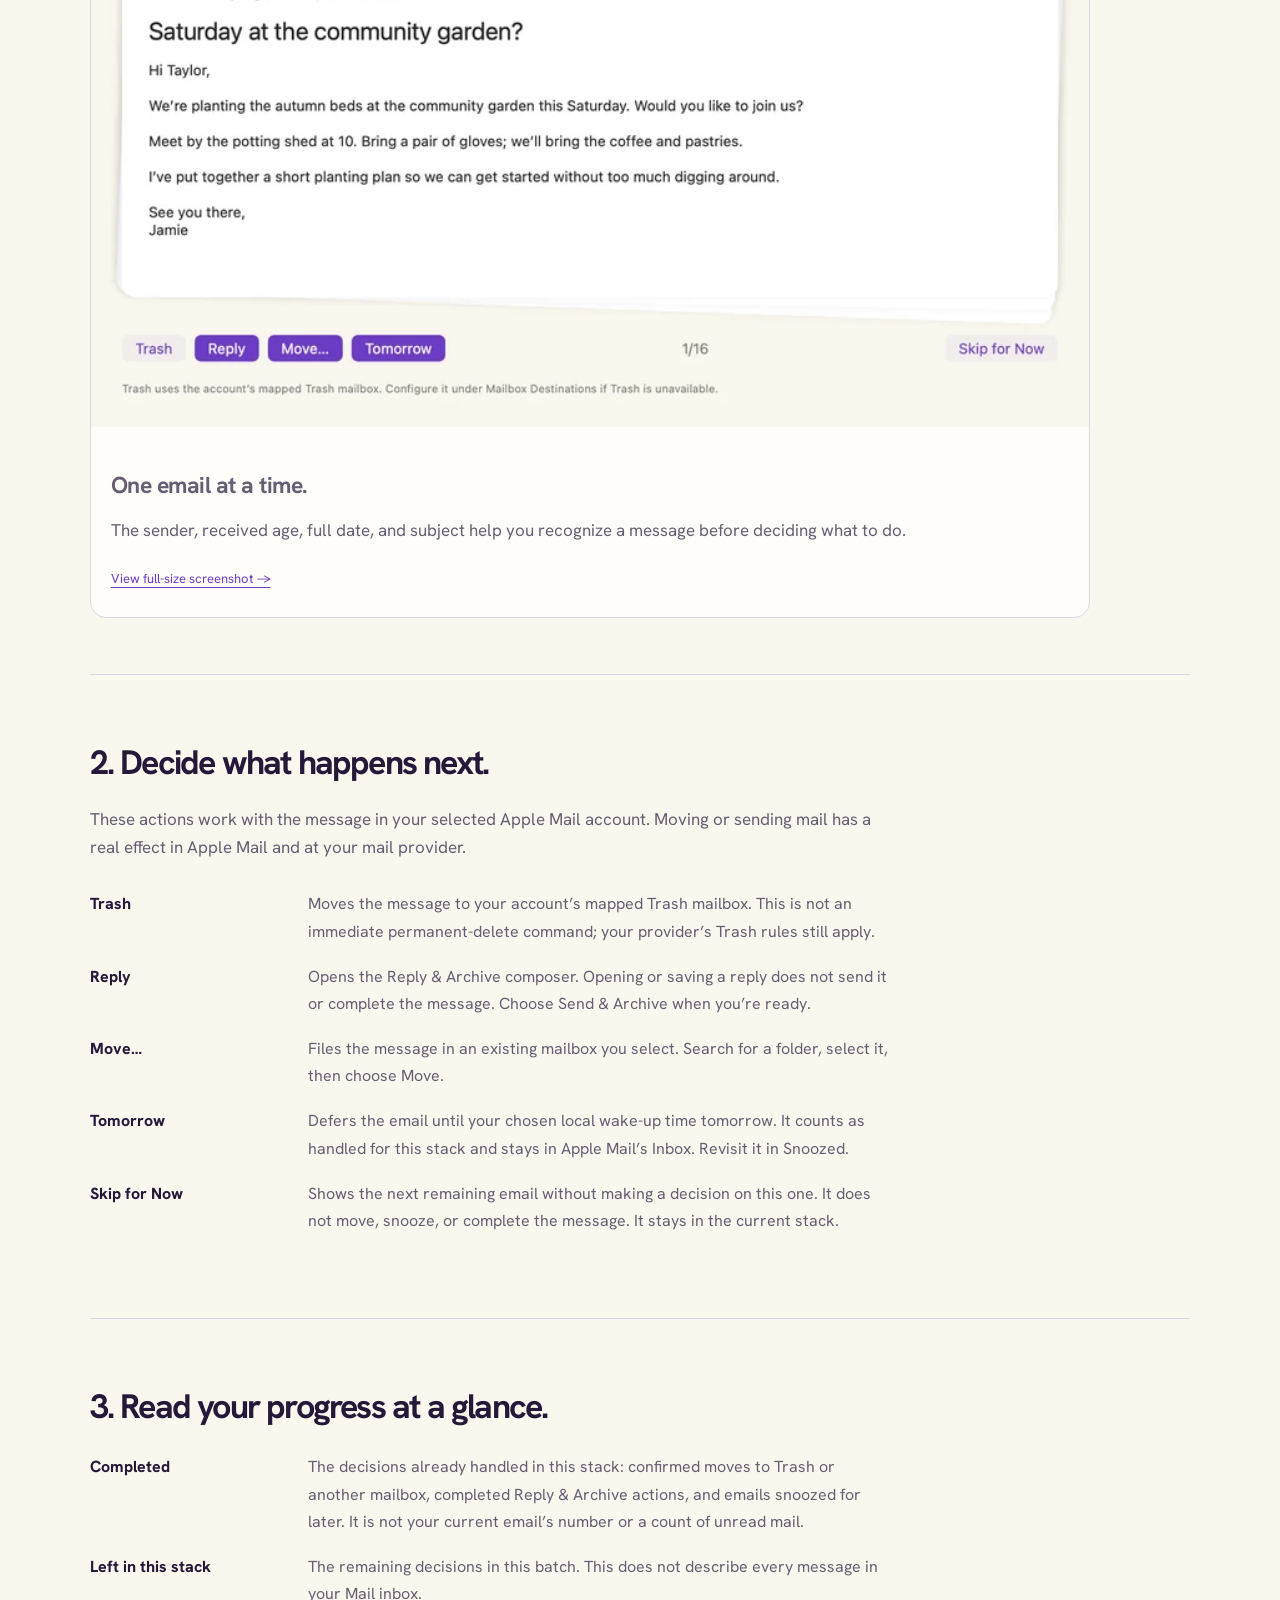
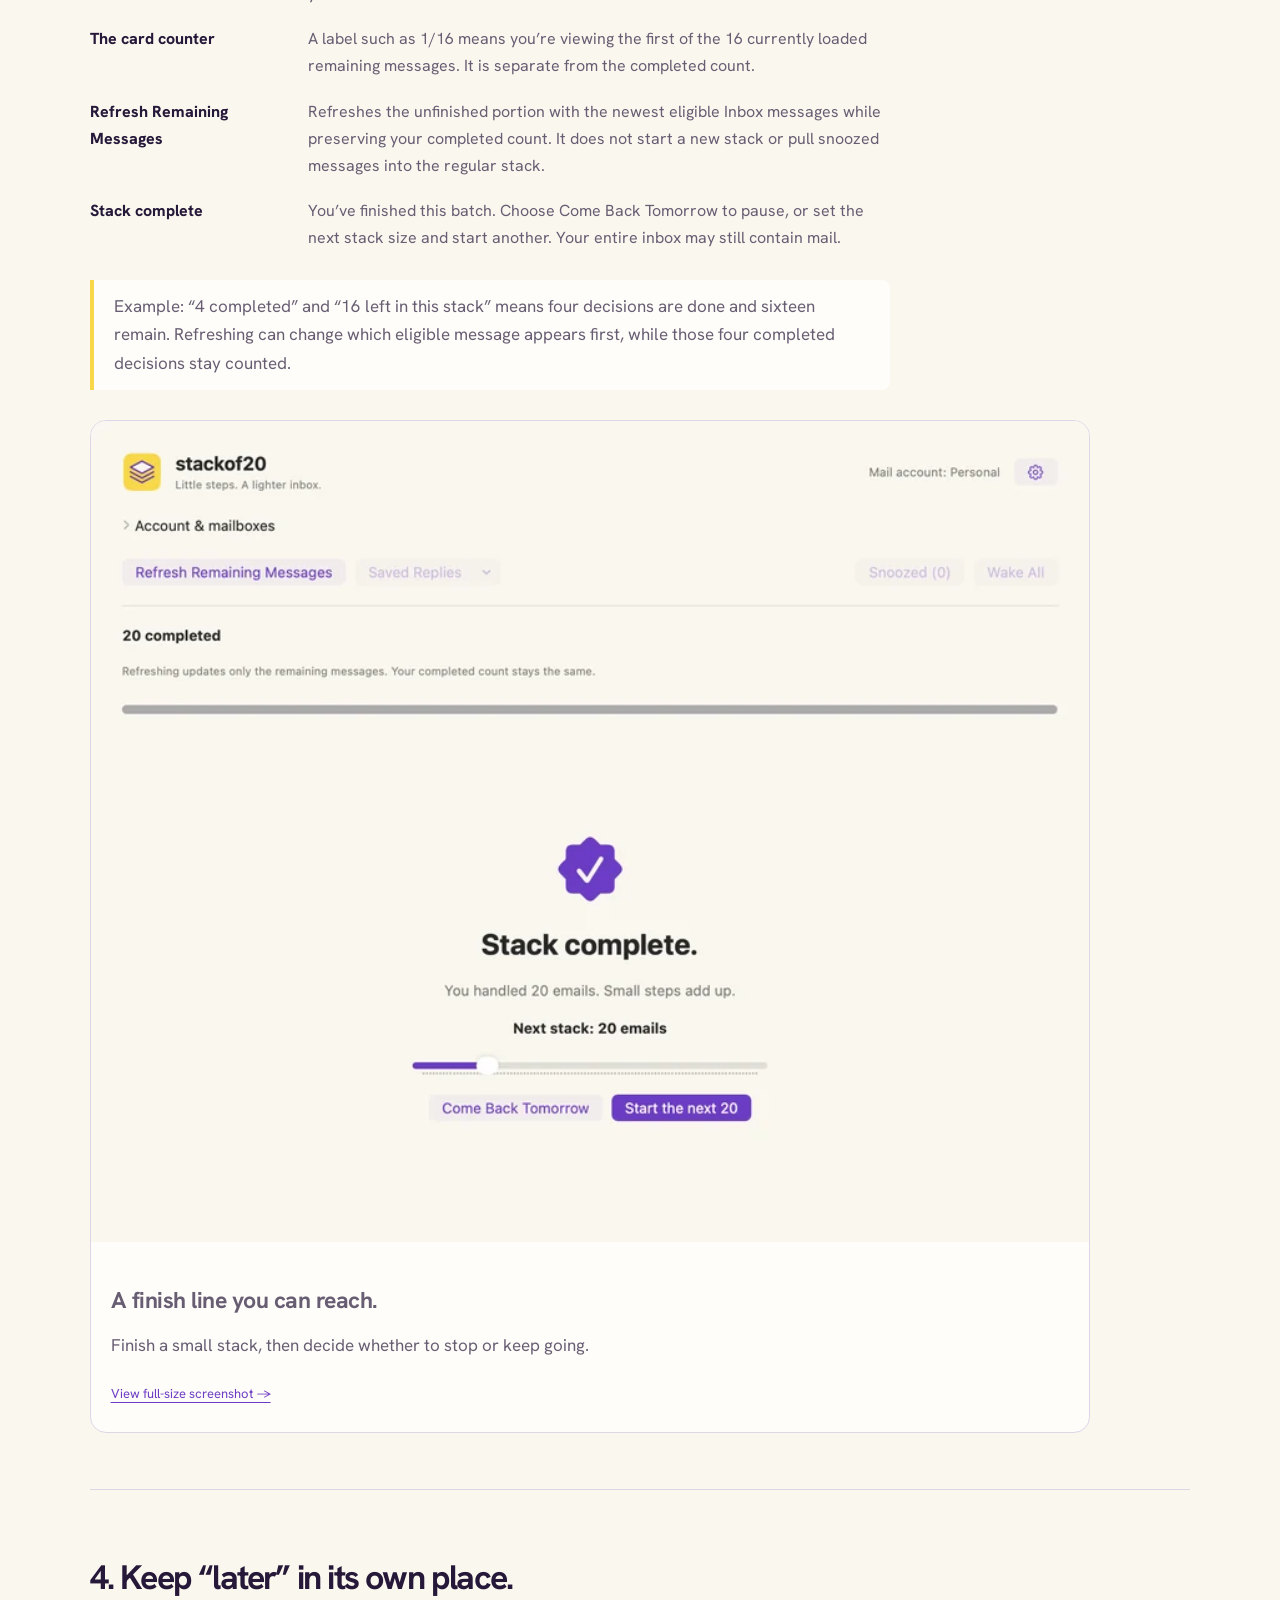
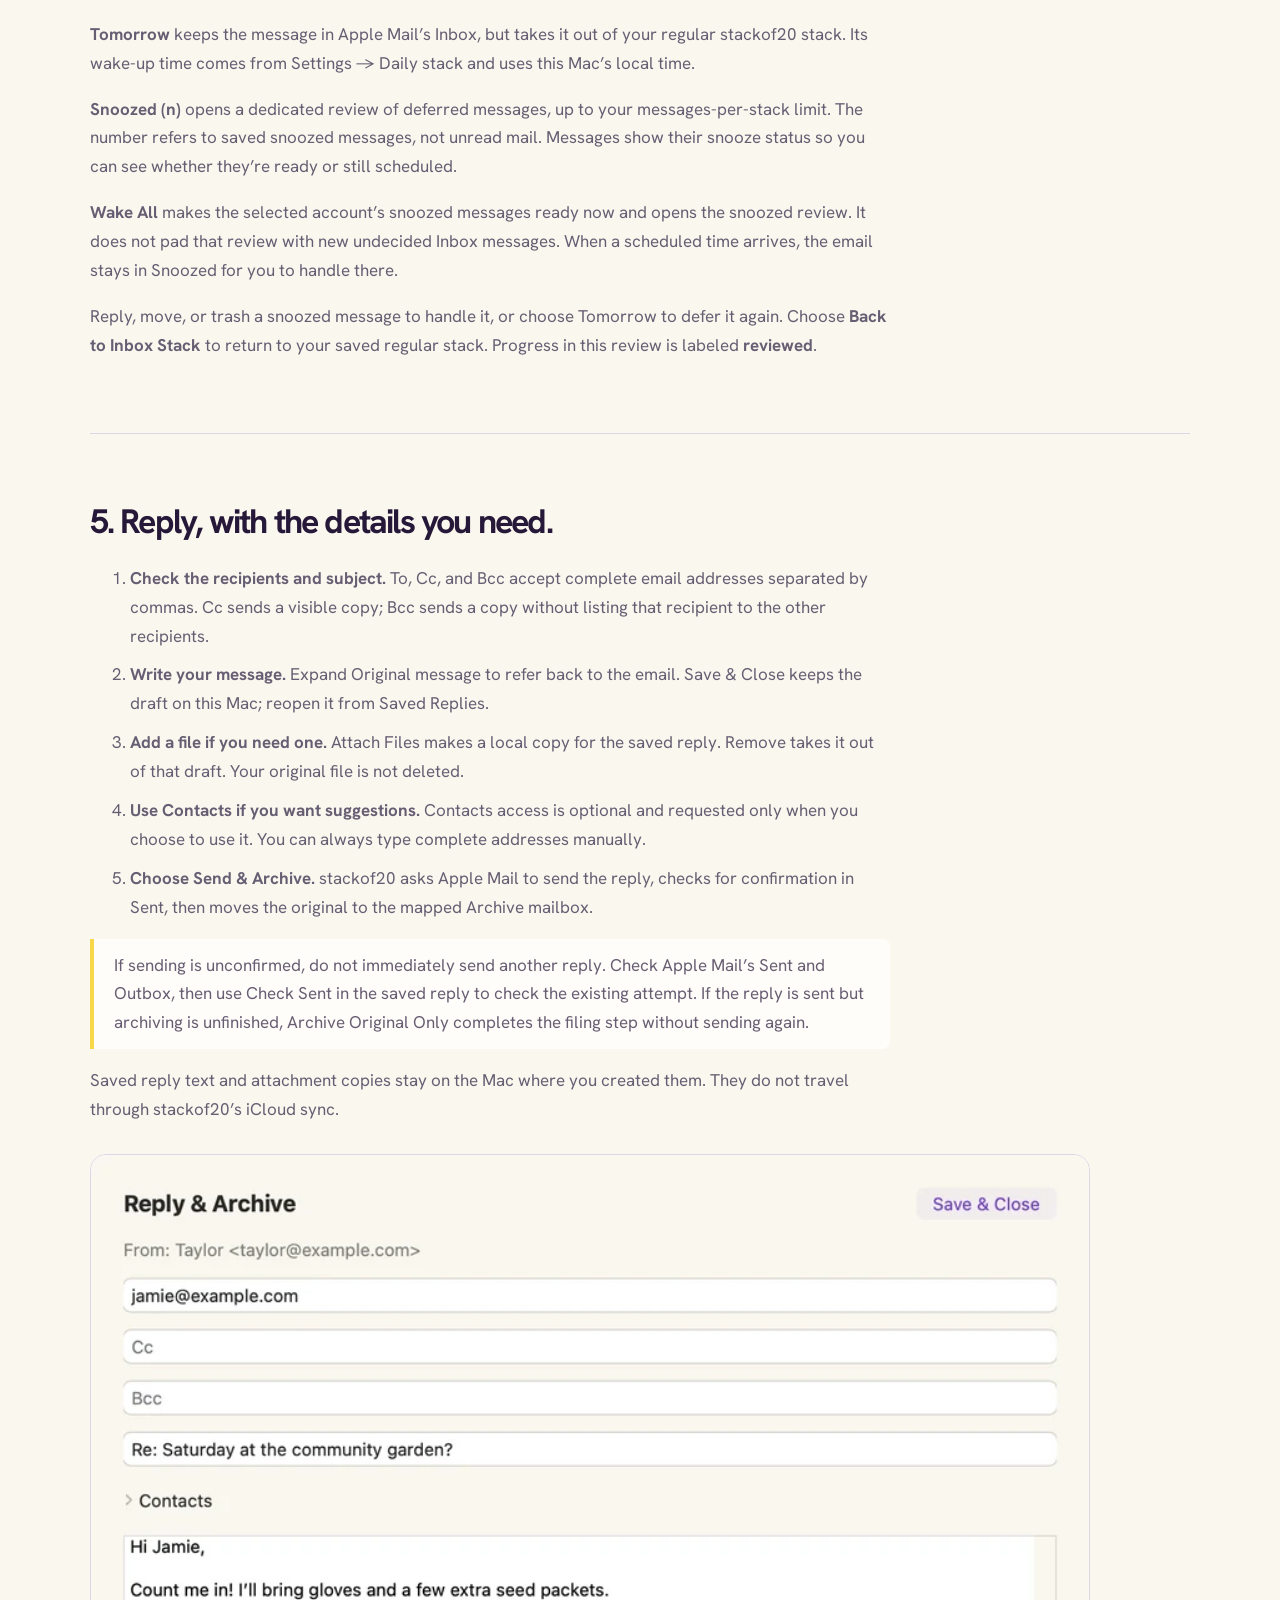
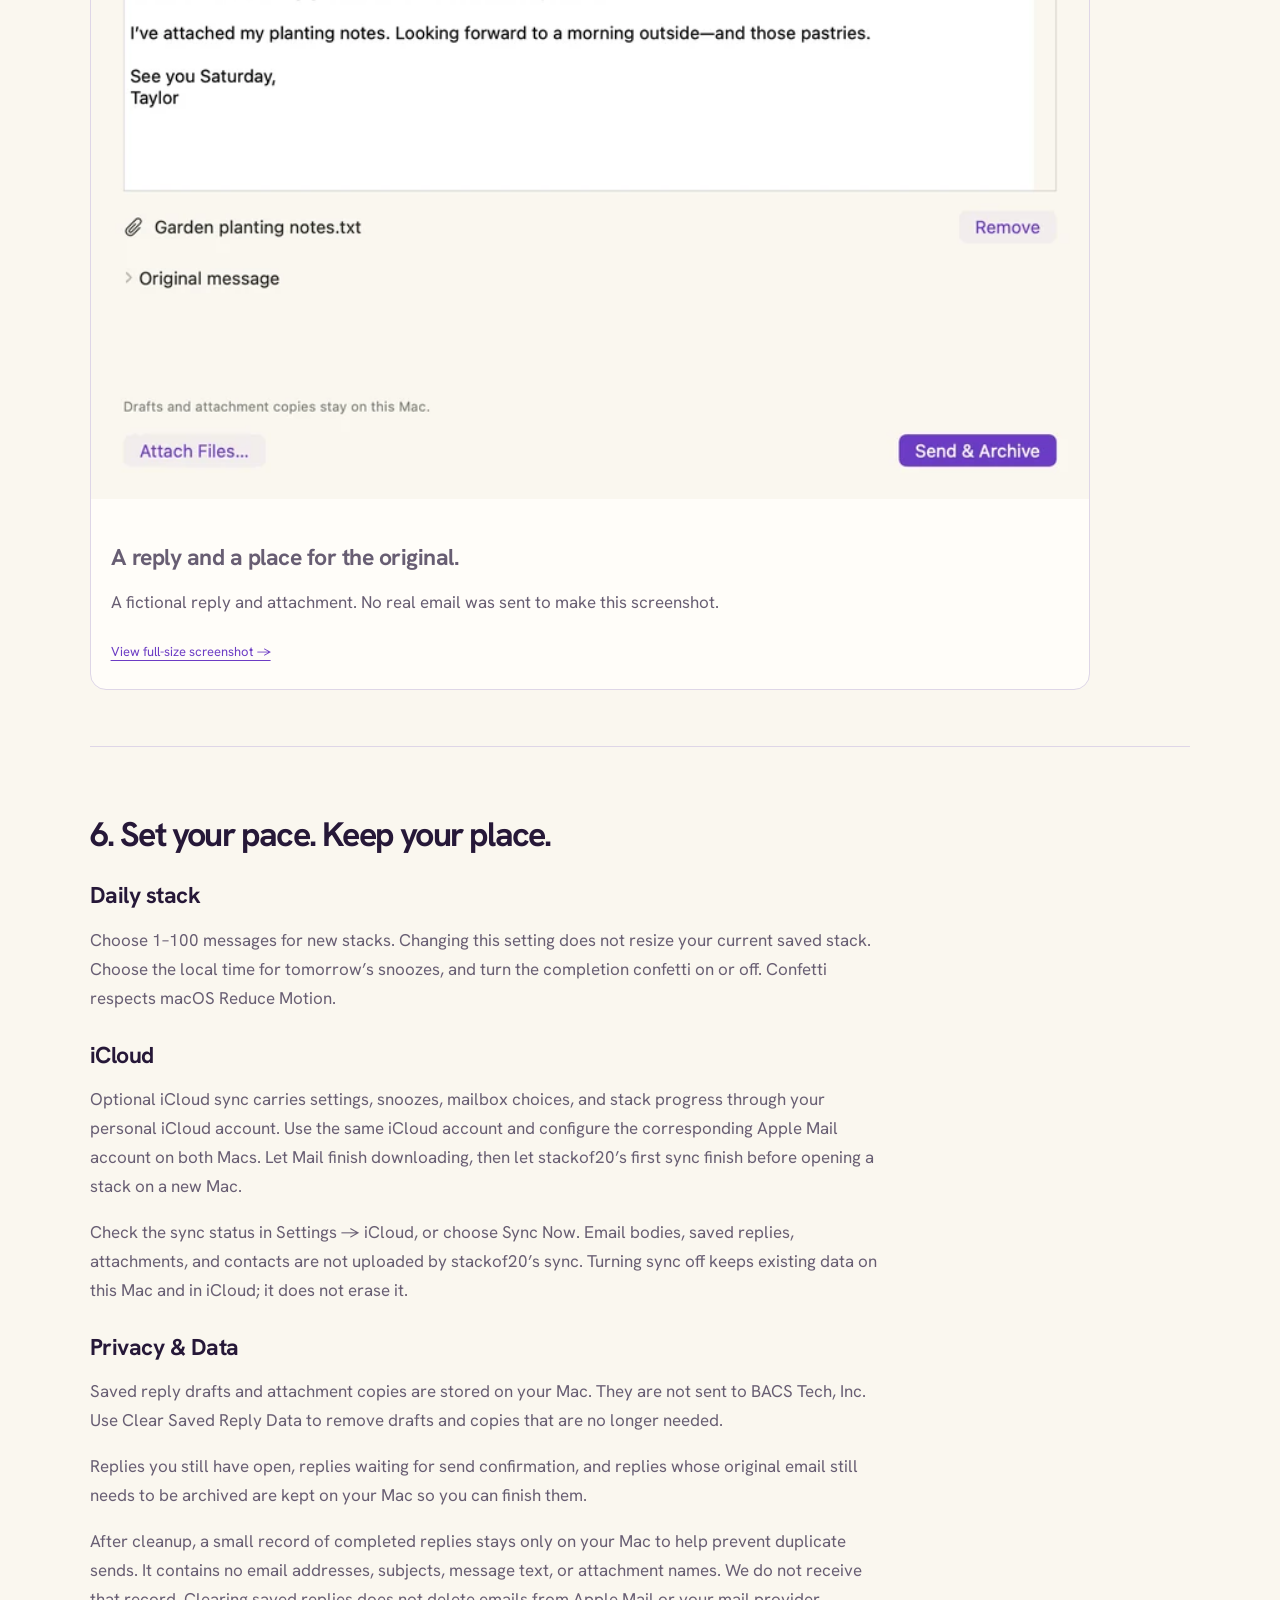
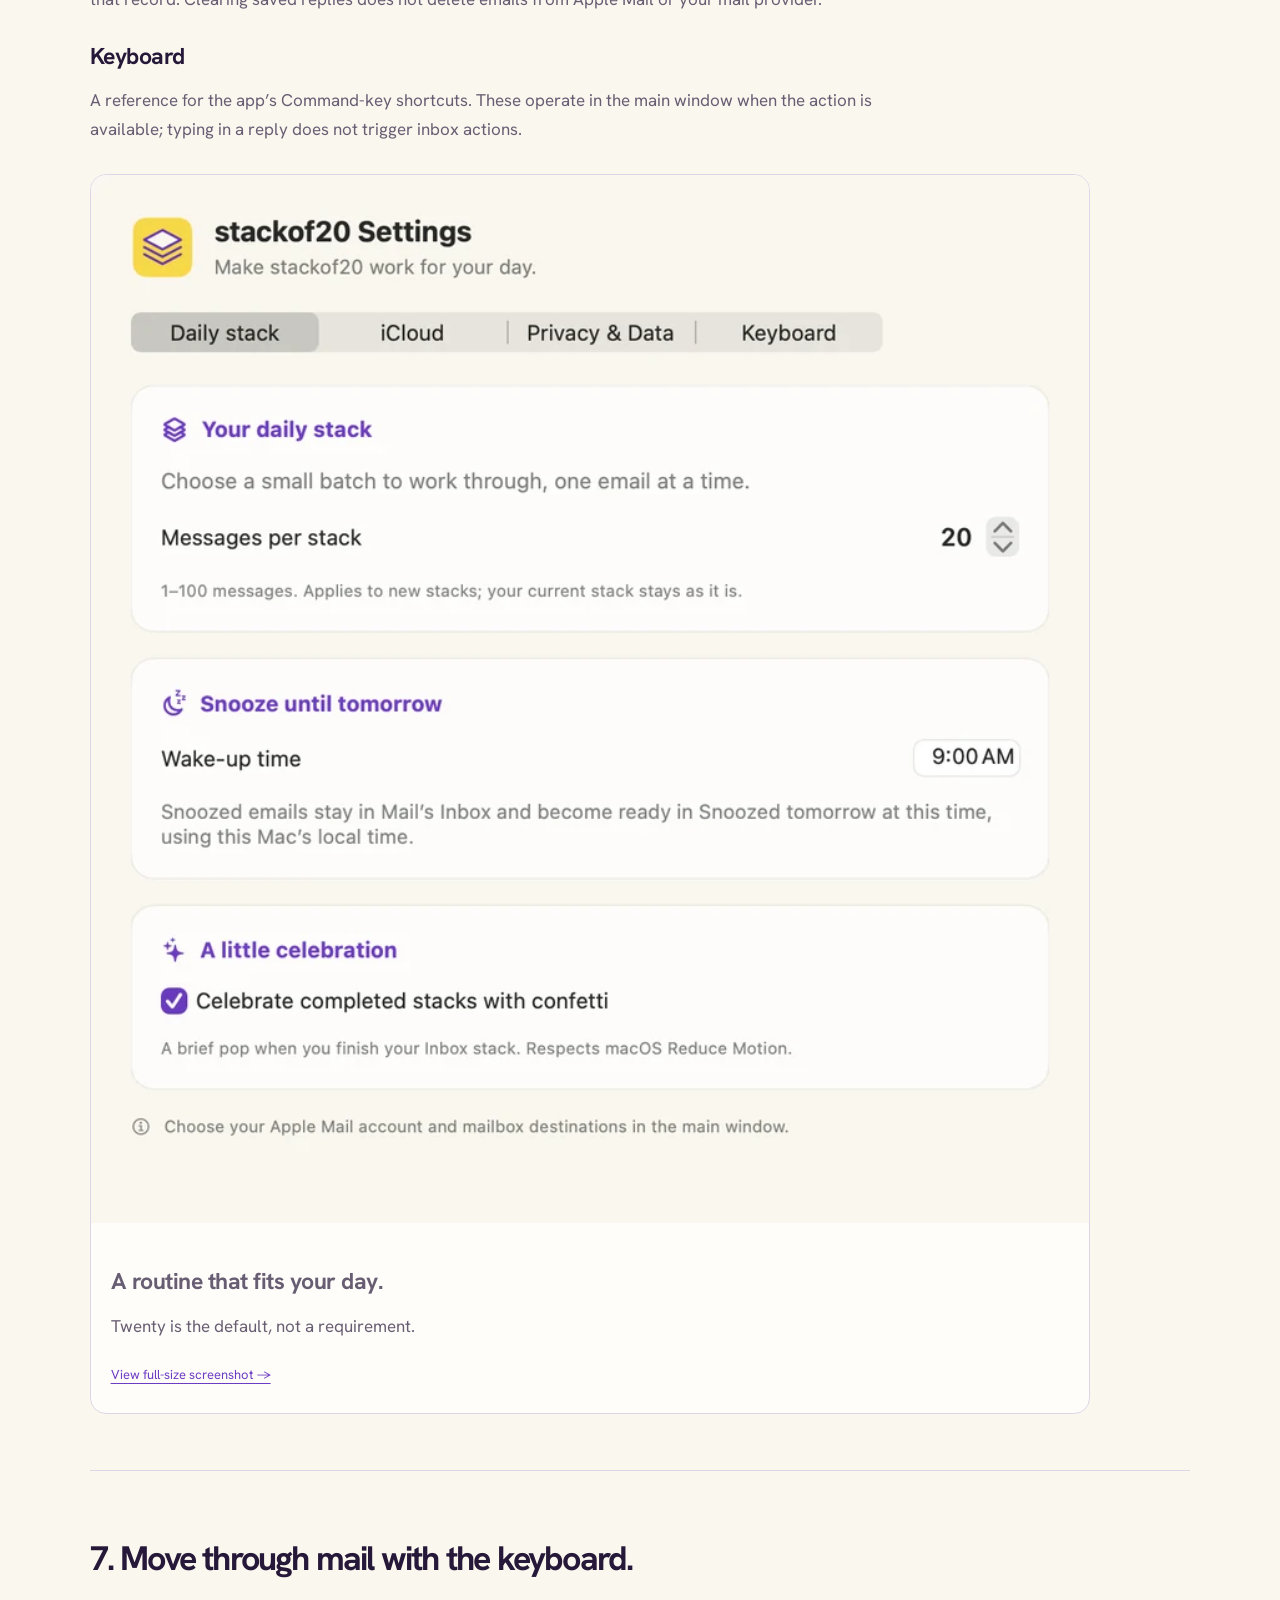
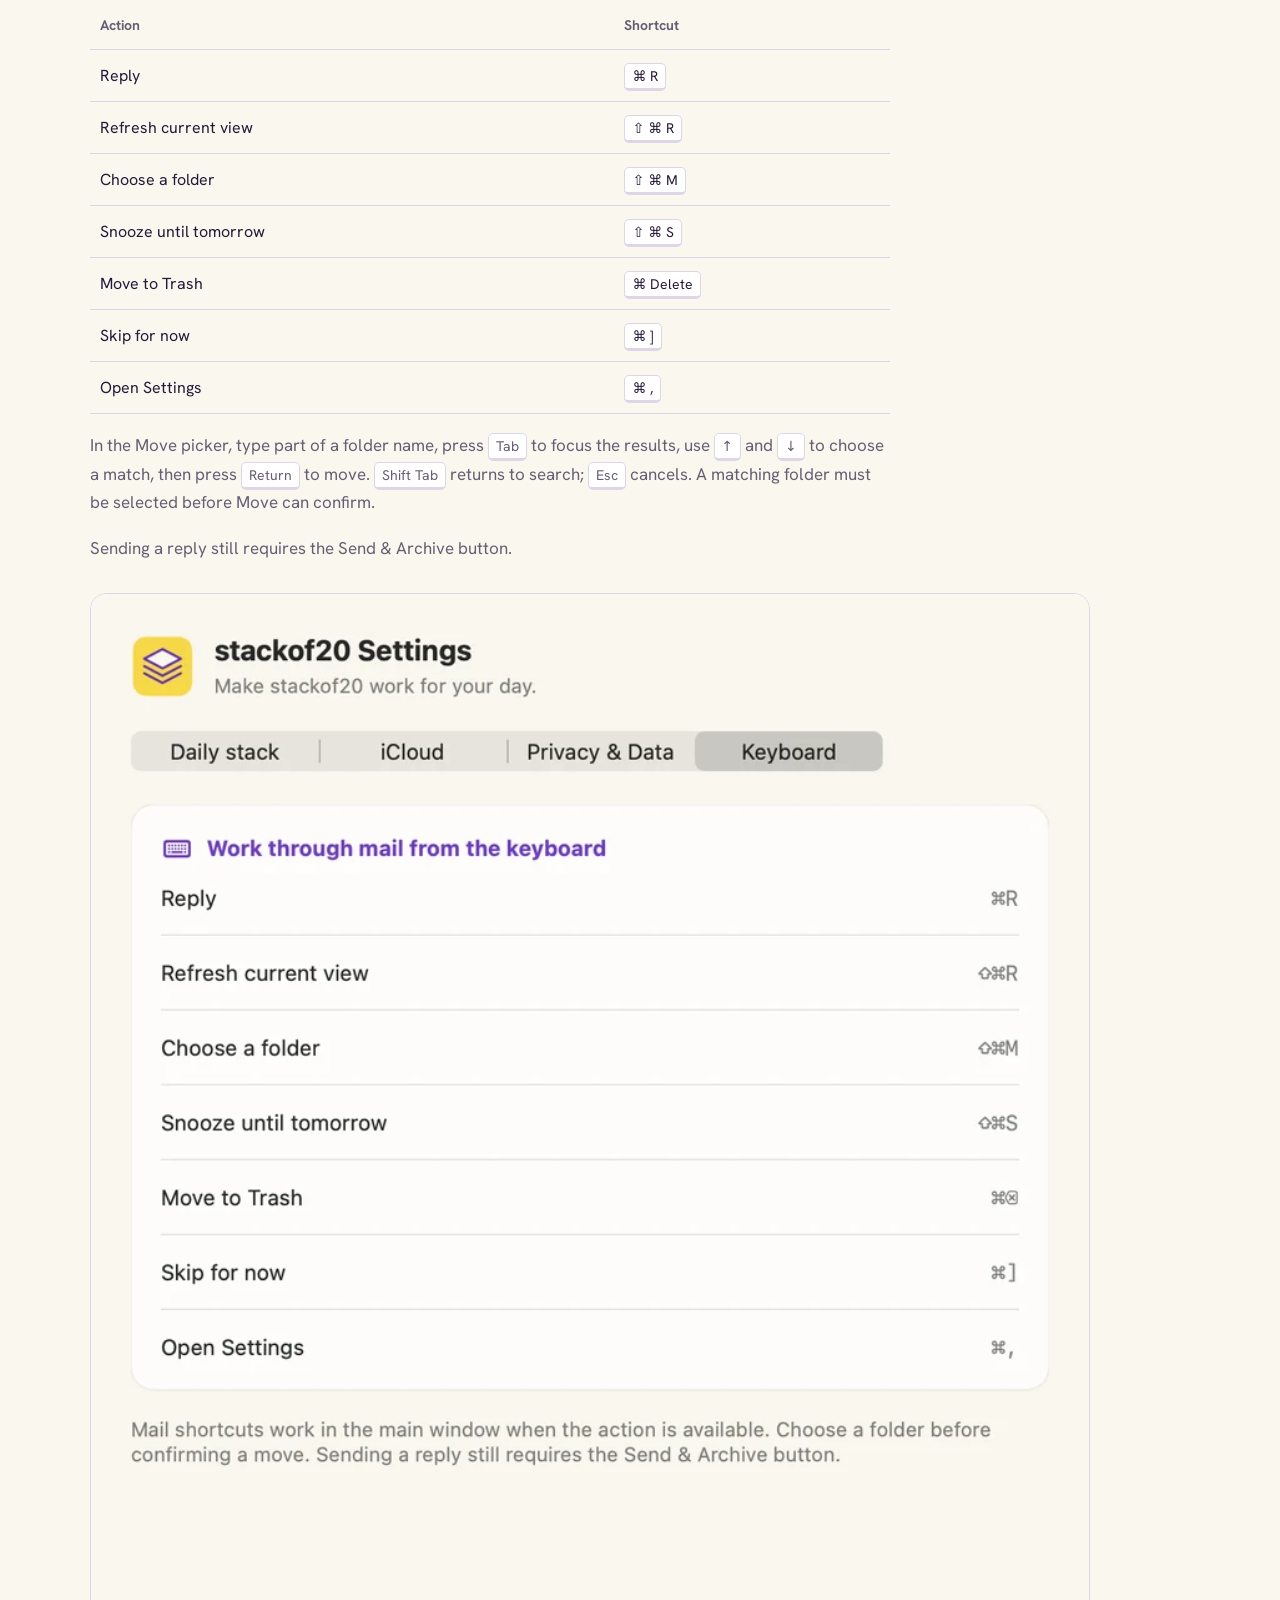
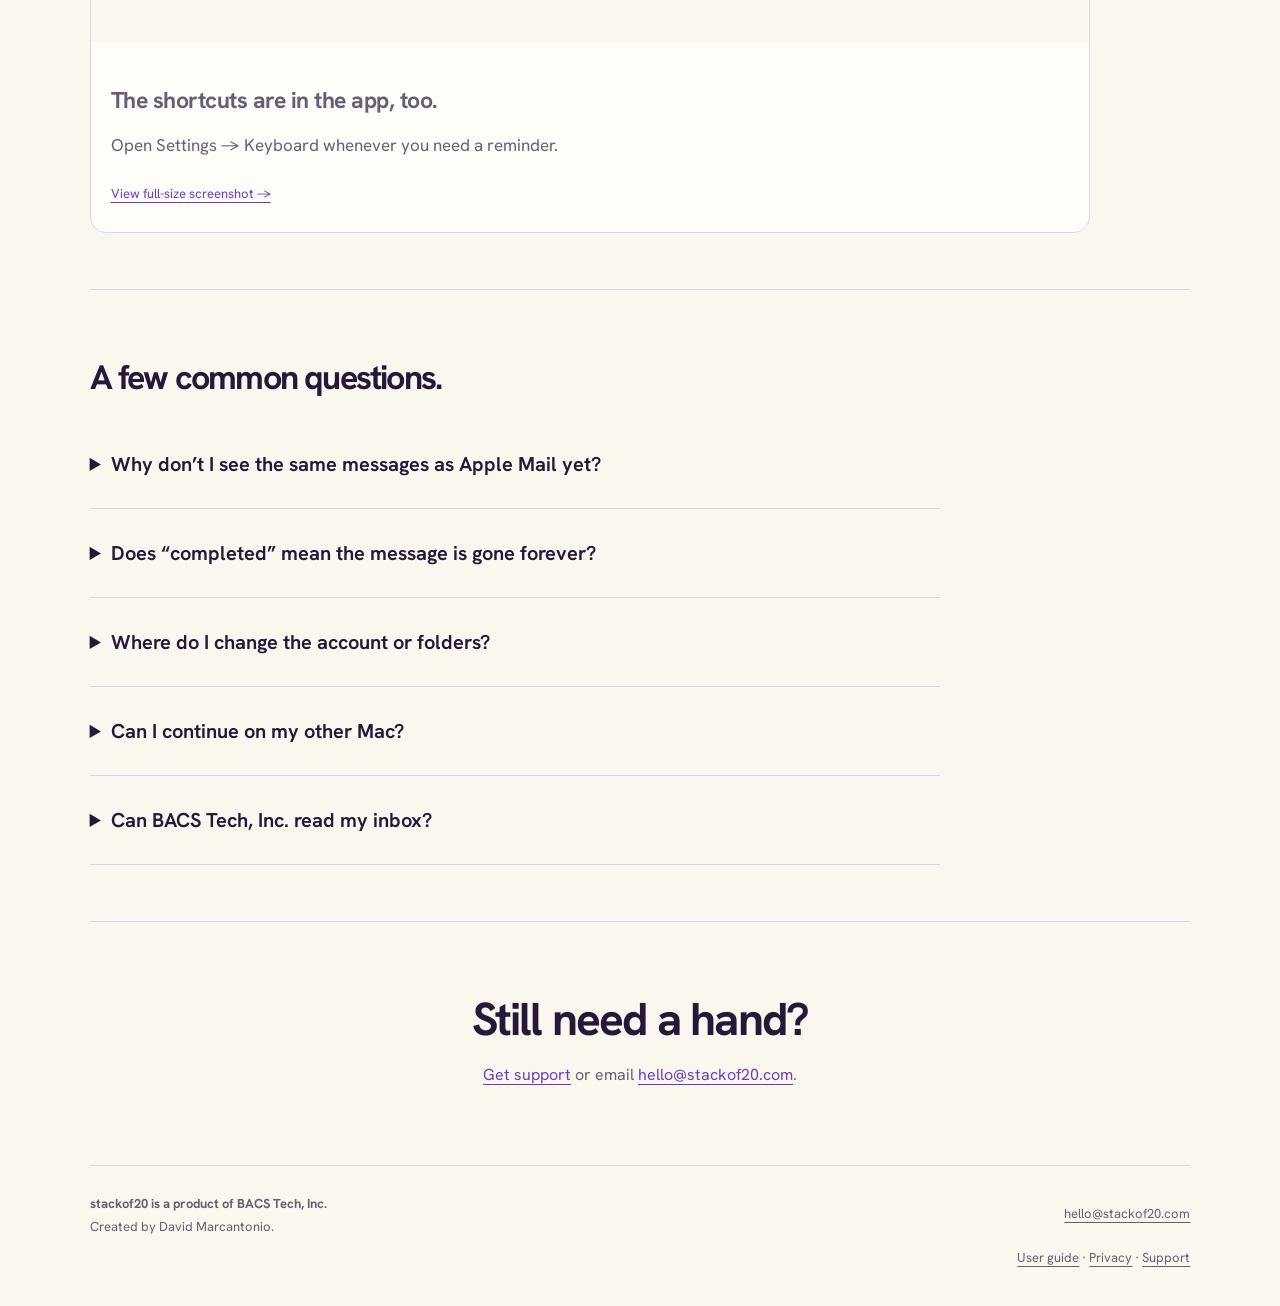
==== commit c7aa4c4e: "Clarify on-device reply cleanup and improve mobile reading layouts" ====
--- a/guide.html
+++ b/guide.html
@@ -1,10 +1,10 @@
 <!doctype html>
-<html lang="en"><head><meta charset="utf-8"><meta name="viewport" content="width=device-width,initial-scale=1"><title>stackof20 — User guide</title><meta name="description" content="Learn stackof20’s email actions, completed count, snoozed review, replies, iCloud settings, and keyboard shortcuts."><link rel="icon" type="image/svg+xml" href="assets/stackof20-icon.svg"><link rel="stylesheet" href="styles.css"></head><body><main><a class="skip-link" href="#content">Skip to content</a><nav aria-label="Main navigation"><a class="wordmark" href="/"><img class="brand-icon" src="assets/stackof20-icon.svg" alt="">stackof20</a><div class="nav-links"><a href="index.html#screenshots">Screenshots</a><a href="guide.html">How to use it</a><a href="support.html">Support</a></div></nav><header class="page-header" id="content"><div class="eyebrow">Your inbox, explained</div><h1>A little mail.<br>A little momentum.</h1><p class="lead">Here’s what the controls mean, what happens to your mail, and how to pick up where you left off.</p><p class="fine">stackof20 is still in development. This guide describes the current app. All screenshots use fictional data.</p></header><div class="toc" aria-label="On this page"><a href="#setup">Get started</a><a href="#actions">Email actions</a><a href="#progress">Counts & refresh</a><a href="#snooze">Snoozed mail</a><a href="#replies">Replies & attachments</a><a href="#settings">Settings & iCloud</a><a href="#shortcuts">Keyboard</a><a href="#questions">Common questions</a></div>
+<html lang="en"><head><meta charset="utf-8"><meta name="viewport" content="width=device-width,initial-scale=1"><title>stackof20 — User guide</title><meta name="description" content="Learn stackof20’s email actions, completed count, snoozed review, replies, iCloud settings, and keyboard shortcuts."><link rel="icon" type="image/svg+xml" href="assets/stackof20-icon.svg"><link rel="stylesheet" href="styles.css?v=2"></head><body><main><a class="skip-link" href="#content">Skip to content</a><nav aria-label="Main navigation"><a class="wordmark" href="/"><img class="brand-icon" src="assets/stackof20-icon.svg" alt="">stackof20</a><div class="nav-links"><a href="index.html#screenshots">Screenshots</a><a href="guide.html">How to use it</a><a href="support.html">Support</a></div></nav><header class="page-header" id="content"><div class="eyebrow">Your inbox, explained</div><h1>A little mail.<br>A little momentum.</h1><p class="lead">Here’s what the controls mean, what happens to your mail, and how to pick up where you left off.</p><p class="fine">stackof20 is still in development. This guide describes the current app. All screenshots use fictional data.</p></header><div class="toc" aria-label="On this page"><a href="#setup">Get started</a><a href="#actions">Email actions</a><a href="#progress">Counts & refresh</a><a href="#snooze">Snoozed mail</a><a href="#replies">Replies & attachments</a><a href="#settings">Settings & iCloud</a><a href="#shortcuts">Keyboard</a><a href="#questions">Common questions</a></div>
 <section class="guide-section" id="setup"><div class="guide-content"><h2>1. Start with Apple Mail.</h2><ol><li><strong>Set up your account in Apple Mail first.</strong> stackof20 requires macOS 14 or later. Let Mail finish downloading and syncing messages, especially on a newly set up Mac.</li><li><strong>Allow Mail access when macOS asks.</strong> stackof20 needs Automation permission to work with Apple Mail. You do not enter your mail password into stackof20.</li><li><strong>Expand Account & mailboxes.</strong> Pick the Mail account and Inbox you want to work on. The label at the top right shows the selected Mail account; it is not your iCloud sync status.</li><li><strong>Check Mailbox Destinations.</strong> Choose that account’s existing Inbox, Archive, Sent, and Trash mailboxes. Names vary by provider: for example, Trash may be called Deleted Messages. stackof20 creates no special folders.</li><li><strong>Choose Open Stack.</strong> Start with a manageable batch of eligible messages. The default is 20; your saved stack can contain fewer if fewer messages are available.</li></ol><p>If you’re setting up a second Mac with iCloud sync, let its first sync finish in Settings before opening a stack, so it can receive your existing progress.</p></div><figure class="screenshot"><a href="assets/screenshots/01-inbox-compact.png" aria-label="Enlarge screenshot: One email at a time."><img src="assets/screenshots/01-inbox-1600-compact.webp" srcset="assets/screenshots/01-inbox-800-compact.webp 800w, assets/screenshots/01-inbox-1600-compact.webp 1600w" sizes="(max-width: 620px) 88vw, (max-width: 900px) 86vw, 50vw" width="1800" height="1480" alt="Inbox view showing a fictional community garden invitation and stack progress." loading="lazy" decoding="async"></a><figcaption><h3>One email at a time.</h3><p>The sender, received age, full date, and subject help you recognize a message before deciding what to do.</p><a class="image-link" href="assets/screenshots/01-inbox-compact.png">View full-size screenshot →</a></figcaption></figure></section>
 <section class="guide-section" id="actions"><div class="guide-content"><h2>2. Decide what happens next.</h2><p>These actions work with the message in your selected Apple Mail account. Moving or sending mail has a real effect in Apple Mail and at your mail provider.</p><dl><dt>Trash</dt><dd>Moves the message to your account’s mapped Trash mailbox. This is not an immediate permanent-delete command; your provider’s Trash rules still apply.</dd><dt>Reply</dt><dd>Opens the Reply & Archive composer. Opening or saving a reply does not send it or complete the message. Choose Send & Archive when you’re ready.</dd><dt>Move…</dt><dd>Files the message in an existing mailbox you select. Search for a folder, select it, then choose Move.</dd><dt>Tomorrow</dt><dd>Defers the email until your chosen local wake-up time tomorrow. It counts as handled for this stack and stays in Apple Mail’s Inbox. Revisit it in Snoozed.</dd><dt>Skip for Now</dt><dd>Shows the next remaining email without making a decision on this one. It does not move, snooze, or complete the message. It stays in the current stack.</dd></dl></div></section>
 <section class="guide-section" id="progress"><div class="guide-content"><h2>3. Read your progress at a glance.</h2><dl><dt>Completed</dt><dd>The decisions already handled in this stack: confirmed moves to Trash or another mailbox, completed Reply & Archive actions, and emails snoozed for later. It is not your current email’s number or a count of unread mail.</dd><dt>Left in this stack</dt><dd>The remaining decisions in this batch. This does not describe every message in your Mail inbox.</dd><dt>The card counter</dt><dd>A label such as 1/16 means you’re viewing the first of the 16 currently loaded remaining messages. It is separate from the completed count.</dd><dt>Refresh Remaining Messages</dt><dd>Refreshes the unfinished portion with the newest eligible Inbox messages while preserving your completed count. It does not start a new stack or pull snoozed messages into the regular stack.</dd><dt>Stack complete</dt><dd>You’ve finished this batch. Choose Come Back Tomorrow to pause, or set the next stack size and start another. Your entire inbox may still contain mail.</dd></dl><p class="note">Example: “4 completed” and “16 left in this stack” means four decisions are done and sixteen remain. Refreshing can change which eligible message appears first, while those four completed decisions stay counted.</p></div><figure class="screenshot"><a href="assets/screenshots/03-batch-complete-compact.png" aria-label="Enlarge screenshot: A finish line you can reach."><img src="assets/screenshots/03-batch-complete-1600-compact.webp" srcset="assets/screenshots/03-batch-complete-800-compact.webp 800w, assets/screenshots/03-batch-complete-1600-compact.webp 1600w" sizes="(max-width: 620px) 88vw, (max-width: 900px) 86vw, 50vw" width="1800" height="1480" alt="Completed stack with twenty completed decisions." loading="lazy" decoding="async"></a><figcaption><h3>A finish line you can reach.</h3><p>Finish a small stack, then decide whether to stop or keep going.</p><a class="image-link" href="assets/screenshots/03-batch-complete-compact.png">View full-size screenshot →</a></figcaption></figure></section>
 <section class="guide-section" id="snooze"><div class="guide-content"><h2>4. Keep “later” in its own place.</h2><p><strong>Tomorrow</strong> keeps the message in Apple Mail’s Inbox, but takes it out of your regular stackof20 stack. Its wake-up time comes from Settings → Daily stack and uses this Mac’s local time.</p><p><strong>Snoozed (n)</strong> opens a dedicated review of deferred messages, up to your messages-per-stack limit. The number refers to saved snoozed messages, not unread mail. Messages show their snooze status so you can see whether they’re ready or still scheduled.</p><p><strong>Wake All</strong> makes the selected account’s snoozed messages ready now and opens the snoozed review. It does not pad that review with new undecided Inbox messages. When a scheduled time arrives, the email stays in Snoozed for you to handle there.</p><p>Reply, move, or trash a snoozed message to handle it, or choose Tomorrow to defer it again. Choose <strong>Back to Inbox Stack</strong> to return to your saved regular stack. Progress in this review is labeled <strong>reviewed</strong>.</p></div></section>
 <section class="guide-section" id="replies"><div class="guide-content"><h2>5. Reply, with the details you need.</h2><ol><li><strong>Check the recipients and subject.</strong> To, Cc, and Bcc accept complete email addresses separated by commas. Cc sends a visible copy; Bcc sends a copy without listing that recipient to the other recipients.</li><li><strong>Write your message.</strong> Expand Original message to refer back to the email. Save & Close keeps the draft on this Mac; reopen it from Saved Replies.</li><li><strong>Add a file if you need one.</strong> Attach Files makes a local copy for the saved reply. Remove takes it out of that draft. Your original file is not deleted.</li><li><strong>Use Contacts if you want suggestions.</strong> Contacts access is optional and requested only when you choose to use it. You can always type complete addresses manually.</li><li><strong>Choose Send & Archive.</strong> stackof20 asks Apple Mail to send the reply, checks for confirmation in Sent, then moves the original to the mapped Archive mailbox.</li></ol><p class="note">If sending is unconfirmed, do not immediately send another reply. Check Apple Mail’s Sent and Outbox, then use Check Sent in the saved reply to check the existing attempt. If the reply is sent but archiving is unfinished, Archive Original Only completes the filing step without sending again.</p><p>Saved reply text and attachment copies stay on the Mac where you created them. They do not travel through stackof20’s iCloud sync.</p></div><figure class="screenshot"><a href="assets/screenshots/02-reply-and-archive-compact.png" aria-label="Enlarge screenshot: A reply and a place for the original."><img src="assets/screenshots/02-reply-and-archive-1600-compact.webp" srcset="assets/screenshots/02-reply-and-archive-800-compact.webp 800w, assets/screenshots/02-reply-and-archive-1600-compact.webp 1600w" sizes="(max-width: 620px) 88vw, (max-width: 900px) 86vw, 50vw" width="1480" height="1400" alt="Reply composer showing fictional recipients, message text, an attachment, and Send and Archive." loading="lazy" decoding="async"></a><figcaption><h3>A reply and a place for the original.</h3><p>A fictional reply and attachment. No real email was sent to make this screenshot.</p><a class="image-link" href="assets/screenshots/02-reply-and-archive-compact.png">View full-size screenshot →</a></figcaption></figure></section>
-<section class="guide-section" id="settings"><div class="guide-content"><h2>6. Set your pace. Keep your place.</h2><h3>Daily stack</h3><p>Choose 1–100 messages for new stacks. Changing this setting does not resize your current saved stack. Choose the local time for tomorrow’s snoozes, and turn the completion confetti on or off. Confetti respects macOS Reduce Motion.</p><h3>iCloud</h3><p>Optional iCloud sync carries settings, snoozes, mailbox choices, and stack progress through your personal iCloud account. Use the same iCloud account and configure the corresponding Apple Mail account on both Macs. Let Mail finish downloading, then let stackof20’s first sync finish before opening a stack on a new Mac.</p><p>Check the sync status in Settings → iCloud, or choose Sync Now. Email bodies, saved replies, attachments, and contacts are not uploaded by stackof20’s sync. Turning sync off keeps existing data on this Mac and in iCloud; it does not erase it.</p><h3>Privacy & Data</h3><p>Read the privacy information or clear eligible saved reply text and attachment copies on this Mac. Open composers and unresolved sends or archives remain protected. Minimal content-free completion markers remain to help prevent duplicate replies. This control does not delete mail from your provider.</p><h3>Keyboard</h3><p>A reference for the app’s Command-key shortcuts. These operate in the main window when the action is available; typing in a reply does not trigger inbox actions.</p></div><figure class="screenshot"><a href="assets/screenshots/04-daily-settings-compact.png" aria-label="Enlarge screenshot: A routine that fits your day."><img src="assets/screenshots/04-daily-settings-1600-compact.webp" srcset="assets/screenshots/04-daily-settings-800-compact.webp 800w, assets/screenshots/04-daily-settings-1600-compact.webp 1600w" sizes="(max-width: 620px) 88vw, (max-width: 900px) 86vw, 50vw" width="1200" height="1260" alt="Daily settings for batch size, local wake-up time, and confetti." loading="lazy" decoding="async"></a><figcaption><h3>A routine that fits your day.</h3><p>Twenty is the default, not a requirement.</p><a class="image-link" href="assets/screenshots/04-daily-settings-compact.png">View full-size screenshot →</a></figcaption></figure></section>
+<section class="guide-section" id="settings"><div class="guide-content"><h2>6. Set your pace. Keep your place.</h2><h3>Daily stack</h3><p>Choose 1–100 messages for new stacks. Changing this setting does not resize your current saved stack. Choose the local time for tomorrow’s snoozes, and turn the completion confetti on or off. Confetti respects macOS Reduce Motion.</p><h3>iCloud</h3><p>Optional iCloud sync carries settings, snoozes, mailbox choices, and stack progress through your personal iCloud account. Use the same iCloud account and configure the corresponding Apple Mail account on both Macs. Let Mail finish downloading, then let stackof20’s first sync finish before opening a stack on a new Mac.</p><p>Check the sync status in Settings → iCloud, or choose Sync Now. Email bodies, saved replies, attachments, and contacts are not uploaded by stackof20’s sync. Turning sync off keeps existing data on this Mac and in iCloud; it does not erase it.</p><h3 id="privacy-data">Privacy & Data</h3><p>Saved reply drafts and attachment copies are stored on your Mac. They are not sent to BACS Tech, Inc. Use Clear Saved Reply Data to remove drafts and copies that are no longer needed.</p><p>Replies you still have open, replies waiting for send confirmation, and replies whose original email still needs to be archived are kept on your Mac so you can finish them.</p><p>After cleanup, a small record of completed replies stays only on your Mac to help prevent duplicate sends. It contains no email addresses, subjects, message text, or attachment names. We do not receive that record. Clearing saved replies does not delete emails from Apple Mail or your mail provider.</p><h3>Keyboard</h3><p>A reference for the app’s Command-key shortcuts. These operate in the main window when the action is available; typing in a reply does not trigger inbox actions.</p></div><figure class="screenshot"><a href="assets/screenshots/04-daily-settings-compact.png" aria-label="Enlarge screenshot: A routine that fits your day."><img src="assets/screenshots/04-daily-settings-1600-compact.webp" srcset="assets/screenshots/04-daily-settings-800-compact.webp 800w, assets/screenshots/04-daily-settings-1600-compact.webp 1600w" sizes="(max-width: 620px) 88vw, (max-width: 900px) 86vw, 50vw" width="1200" height="1260" alt="Daily settings for batch size, local wake-up time, and confetti." loading="lazy" decoding="async"></a><figcaption><h3>A routine that fits your day.</h3><p>Twenty is the default, not a requirement.</p><a class="image-link" href="assets/screenshots/04-daily-settings-compact.png">View full-size screenshot →</a></figcaption></figure></section>
 <section class="guide-section" id="shortcuts"><div class="guide-content"><h2>7. Move through mail with the keyboard.</h2><div class="table-scroll"><table><thead><tr><th scope="col">Action</th><th scope="col">Shortcut</th></tr></thead><tbody><tr><td>Reply</td><td><kbd>⌘ R</kbd></td></tr><tr><td>Refresh current view</td><td><kbd>⇧ ⌘ R</kbd></td></tr><tr><td>Choose a folder</td><td><kbd>⇧ ⌘ M</kbd></td></tr><tr><td>Snooze until tomorrow</td><td><kbd>⇧ ⌘ S</kbd></td></tr><tr><td>Move to Trash</td><td><kbd>⌘ Delete</kbd></td></tr><tr><td>Skip for now</td><td><kbd>⌘ ]</kbd></td></tr><tr><td>Open Settings</td><td><kbd>⌘ ,</kbd></td></tr></tbody></table></div><p>In the Move picker, type part of a folder name, press <kbd>Tab</kbd> to focus the results, use <kbd>↑</kbd> and <kbd>↓</kbd> to choose a match, then press <kbd>Return</kbd> to move. <kbd>Shift Tab</kbd> returns to search; <kbd>Esc</kbd> cancels. A matching folder must be selected before Move can confirm.</p><p>Sending a reply still requires the Send & Archive button.</p></div><figure class="screenshot"><a href="assets/screenshots/05-keyboard-shortcuts-compact.png" aria-label="Enlarge screenshot: The shortcuts are in the app, too."><img src="assets/screenshots/05-keyboard-shortcuts-1600-compact.webp" srcset="assets/screenshots/05-keyboard-shortcuts-800-compact.webp 800w, assets/screenshots/05-keyboard-shortcuts-1600-compact.webp 1600w" sizes="(max-width: 620px) 88vw, (max-width: 900px) 86vw, 50vw" width="1200" height="1260" alt="Keyboard shortcut reference in stackof20 Settings." loading="lazy" decoding="async"></a><figcaption><h3>The shortcuts are in the app, too.</h3><p>Open Settings → Keyboard whenever you need a reminder.</p><a class="image-link" href="assets/screenshots/05-keyboard-shortcuts-compact.png">View full-size screenshot →</a></figcaption></figure></section>
 <section class="guide-section" id="questions"><h2>A few common questions.</h2><details><summary>Why don’t I see the same messages as Apple Mail yet?</summary><p>stackof20 reads the selected account and mailbox through Apple Mail. Check those choices and let Mail finish downloading or syncing, then use Refresh Remaining Messages. Snoozed messages are intentionally kept in their separate review. If an error remains, <a href="support.html">contact support</a> with the error text and app version, without private mail content.</p></details><details><summary>Does “completed” mean the message is gone forever?</summary><p>No. It means you’ve handled that decision in this stack. Moved or archived mail lives in the destination you chose. Trash follows your provider’s retention rules. Snoozed mail stays in Mail’s Inbox. Skip for Now leaves the decision unfinished.</p></details><details><summary>Where do I change the account or folders?</summary><p>Expand Account & mailboxes in the main window, then choose the account, Inbox, and Mailbox Destinations. The gear opens the app’s Daily stack, iCloud, Privacy & Data, and Keyboard settings.</p></details><details><summary>Can I continue on my other Mac?</summary><p>Yes, with optional iCloud sync enabled on both Macs, the same iCloud account, and the corresponding account set up and downloaded in Apple Mail. Let sync finish before switching. Saved reply drafts and attachment copies remain on the Mac where you created them.</p></details><details><summary>Can BACS Tech, Inc. read my inbox?</summary><p>We do not receive your inbox or reply content. The app has no ads, analytics, or tracking. Read the <a href="privacy.html">privacy policy</a> for details about local storage, Apple Mail, and optional iCloud sync.</p></details></section><section class="finish"><h2>Still need a hand?</h2><p><a href="support.html">Get support</a> or email <a href="mailto:hello@stackof20.com">hello@stackof20.com</a>.</p></section><footer><div><strong>stackof20 is a product of BACS Tech, Inc.</strong><br>Created by David Marcantonio.</div><div class="footer-links"><a href="mailto:hello@stackof20.com">hello@stackof20.com</a><br><a href="guide.html">User guide</a> · <a href="privacy.html">Privacy</a> · <a href="support.html">Support</a></div></footer></main></body></html>
--- a/styles.css
+++ b/styles.css
@@ -3,3 +3,9 @@
 @media(max-width:900px){.hero{grid-template-columns:1fr;gap:38px;padding-top:25px}.hero-shot{max-width:760px}.hero-shot>a{transform:none}.steps{gap:24px}.cards{grid-template-columns:repeat(2,minmax(0,1fr))}}
 @media(max-width:620px){main{padding:0 6%}nav{align-items:flex-start;flex-direction:column;gap:18px;padding:24px 0}.nav-links{gap:22px;flex-wrap:wrap}.wordmark{font-size:28px}h1{letter-spacing:-2.5px}.strip{flex-direction:column;gap:10px}.steps,.cards,.gallery{grid-template-columns:1fr}.section{padding:48px 0}.gallery{gap:24px}.screenshot figcaption{padding:20px}.footer-links{text-align:left}.guide-section{padding:40px 0}dl{grid-template-columns:1fr;gap:8px}dd{margin-bottom:16px}.page-header{padding-top:25px}.toc{gap:14px 22px}.guide-section h2{font-size:30px}}
 @media(prefers-reduced-motion:reduce){html{scroll-behavior:auto}}
+
+/* Shared reading and touch layouts, including the full privacy policy. */
+body{font-size:16px;-webkit-text-size-adjust:100%}p,li,dd,dt,a{overflow-wrap:break-word}img{max-width:100%}.nav-links a{display:inline-flex;align-items:center;min-height:44px}.image-link{min-height:44px;align-content:center}summary{min-height:44px;align-content:center}main>*{min-width:0}.hero>*,.steps>*,.cards>*,.gallery>*{min-width:0}.toc a{display:inline-flex;align-items:center;min-height:44px}.policy-content{max-width:820px;padding-bottom:60px}.policy-content .page-header{padding-bottom:8px}.policy-content h2{font-size:27px;letter-spacing:-.7px;margin:38px 0 14px}.policy-content p{font-size:17px;line-height:1.8}.policy-content .status{padding:14px 18px;border:1px solid var(--line);border-radius:10px;font-size:14px}.policy-content a,.status{overflow-wrap:anywhere}.footer-links a{display:inline-flex;align-items:center;min-height:44px}.support-card{overflow-wrap:anywhere}
+@media(max-width:780px){.steps{grid-template-columns:1fr;gap:18px}.cards{grid-template-columns:1fr}.section{padding:48px 0}.steps article{padding-top:8px}}
+@media(max-width:620px){main{padding:0 20px}nav{gap:10px;padding:20px 0 12px}.nav-links{width:100%;justify-content:space-between;gap:8px;font-size:15px}.hero{padding:22px 0 42px;gap:26px}h1{font-size:clamp(42px,12vw,54px);letter-spacing:-2px;line-height:1.06}.lead{font-size:18px;line-height:1.65}.eyebrow{letter-spacing:1.4px;font-size:11px}.cta{min-height:48px;padding:14px 18px}.hero-shot>a{padding:8px;border-radius:14px}.hero-shot img{border-radius:7px}.gallery{gap:22px}.screenshot figcaption{padding:20px}.screenshot h3{font-size:22px}.screenshot p{font-size:16px}.section{padding:38px 0}h2{line-height:1.16;letter-spacing:-1px}.guide-section h2{font-size:29px}.guide-section p,.guide-section li,.policy-content p{font-size:16px;line-height:1.75}.guide-section ol{padding-left:24px}.page-header h1{font-size:clamp(39px,11vw,52px);letter-spacing:-1.5px}.page-header{padding-bottom:20px}.toc{gap:6px 10px;padding:14px 0}.toc a{padding:7px 10px;border:1px solid var(--line);border-radius:8px;font-size:14px;text-decoration:none}.guide-section{padding:32px 0}.note{padding:12px 15px}.support-card{padding:20px}.support-content p{font-size:16px}.policy-content h2{font-size:25px;line-height:1.2}.policy-content .status{padding:12px 14px}.finish{padding:38px 0}footer{padding:22px 0;gap:10px}.footer-links{text-align:left;width:100%}.strip{font-size:14px}.table-scroll{max-width:100%}th,td{padding:14px 5px}details{padding:18px 0}summary{font-size:18px}.guide-section .screenshot figcaption{padding:16px}}
+@media(max-width:380px){main{padding:0 16px}.nav-links{font-size:14px;gap:4px}.hero h1{font-size:42px}.cta{width:100%;text-align:center}.wordmark{font-size:27px}.guide-section h2{font-size:27px}}
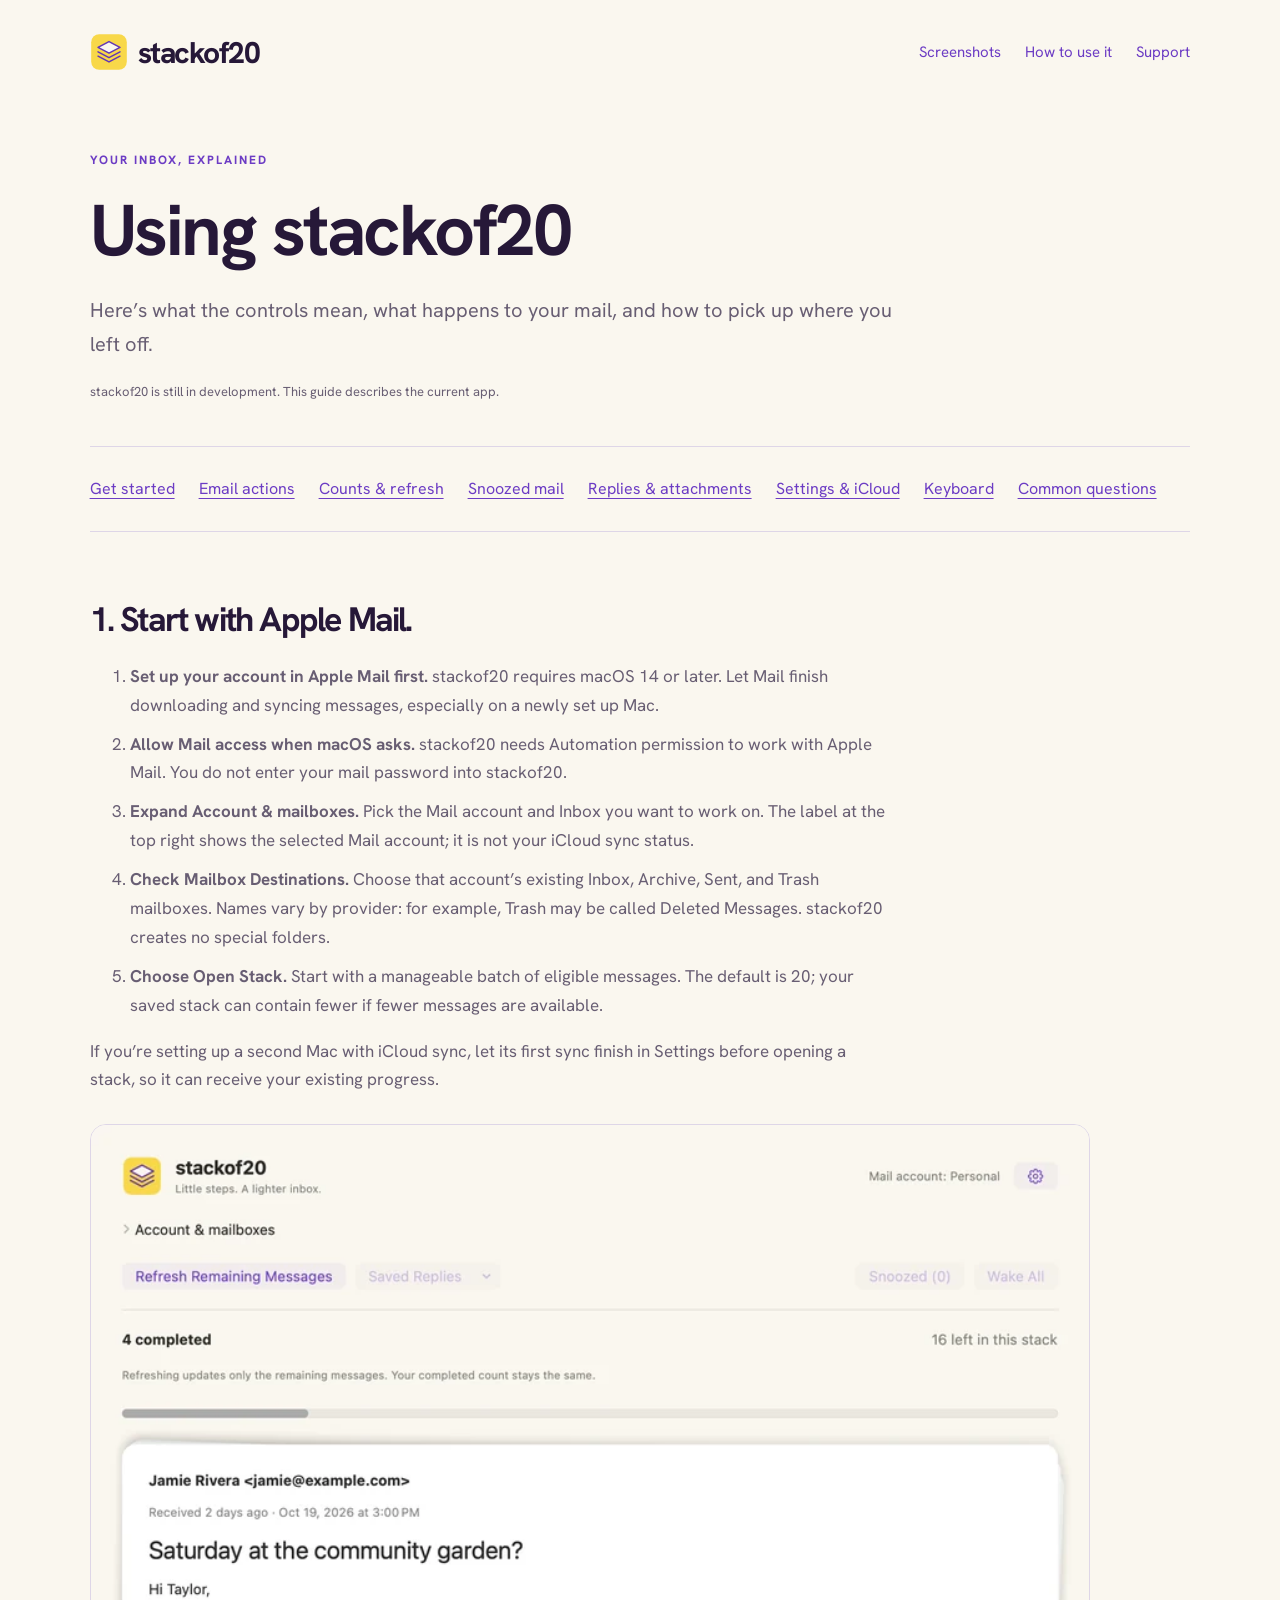
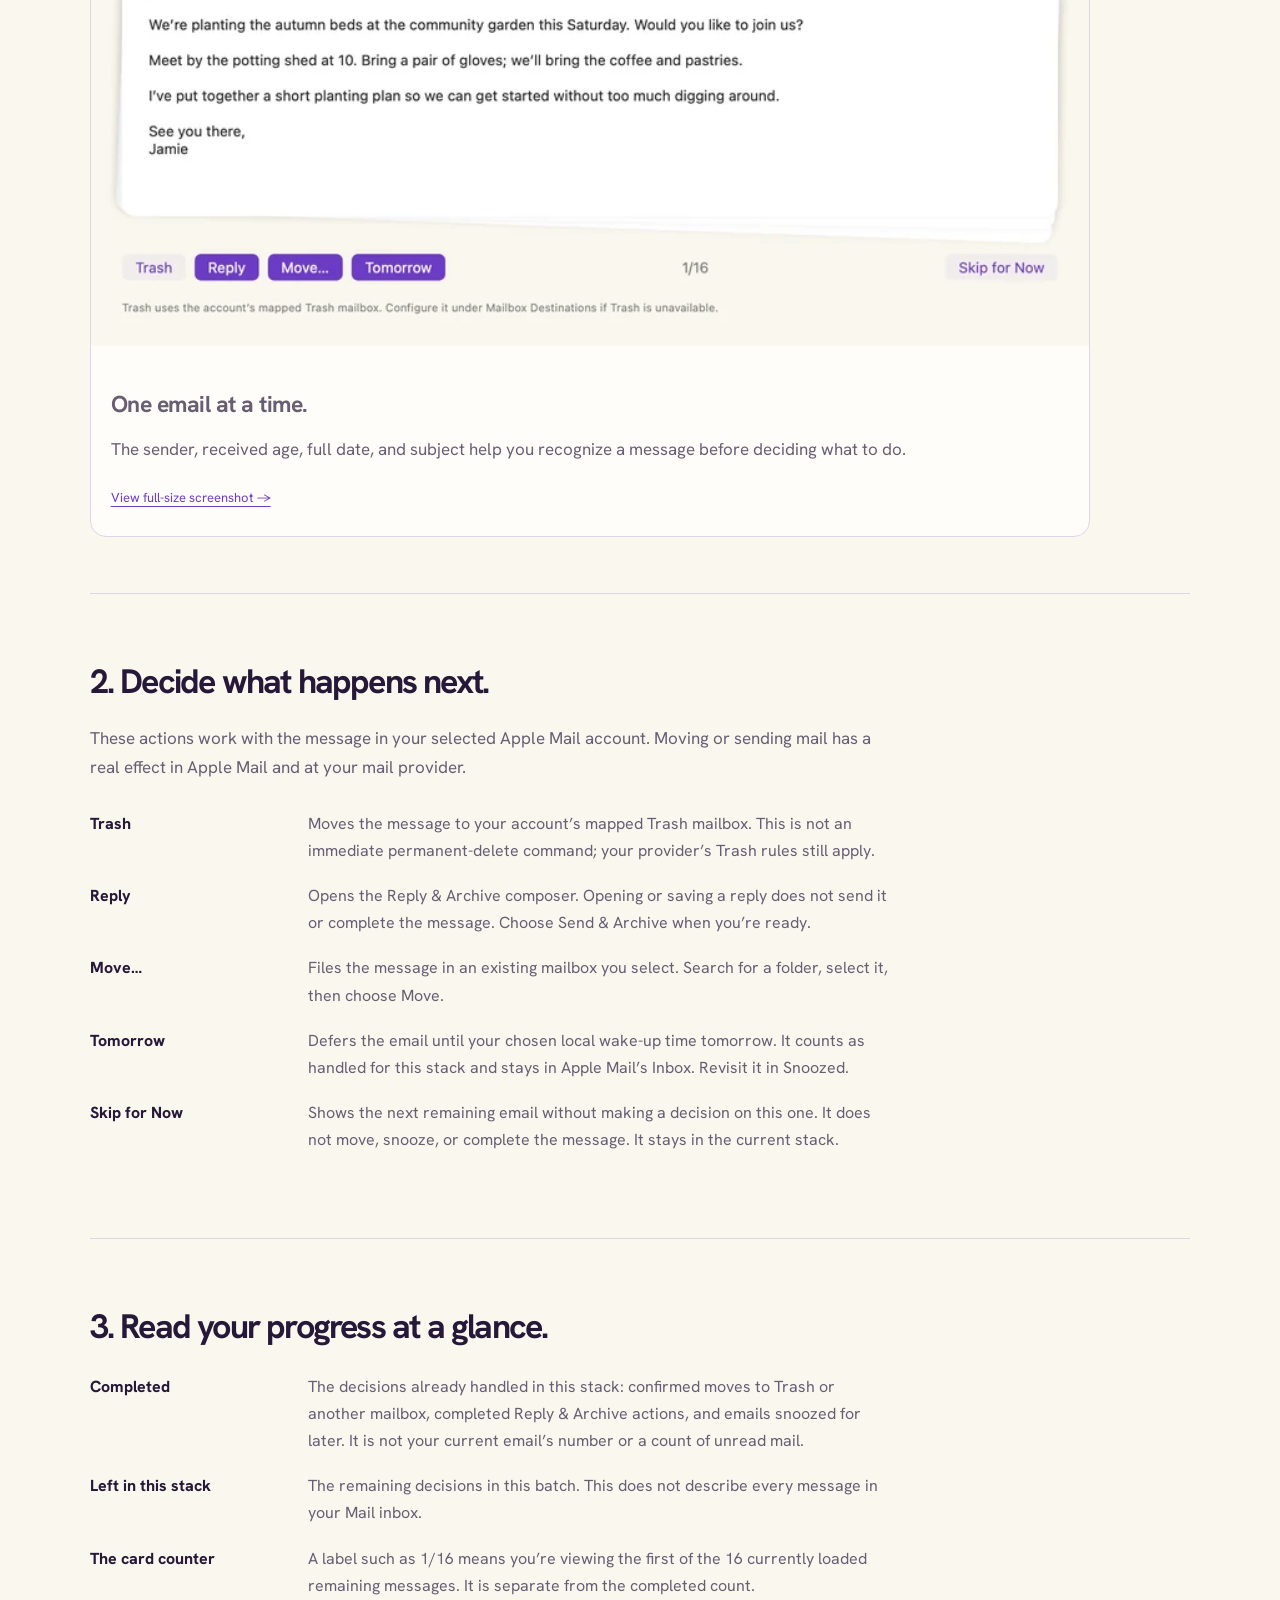
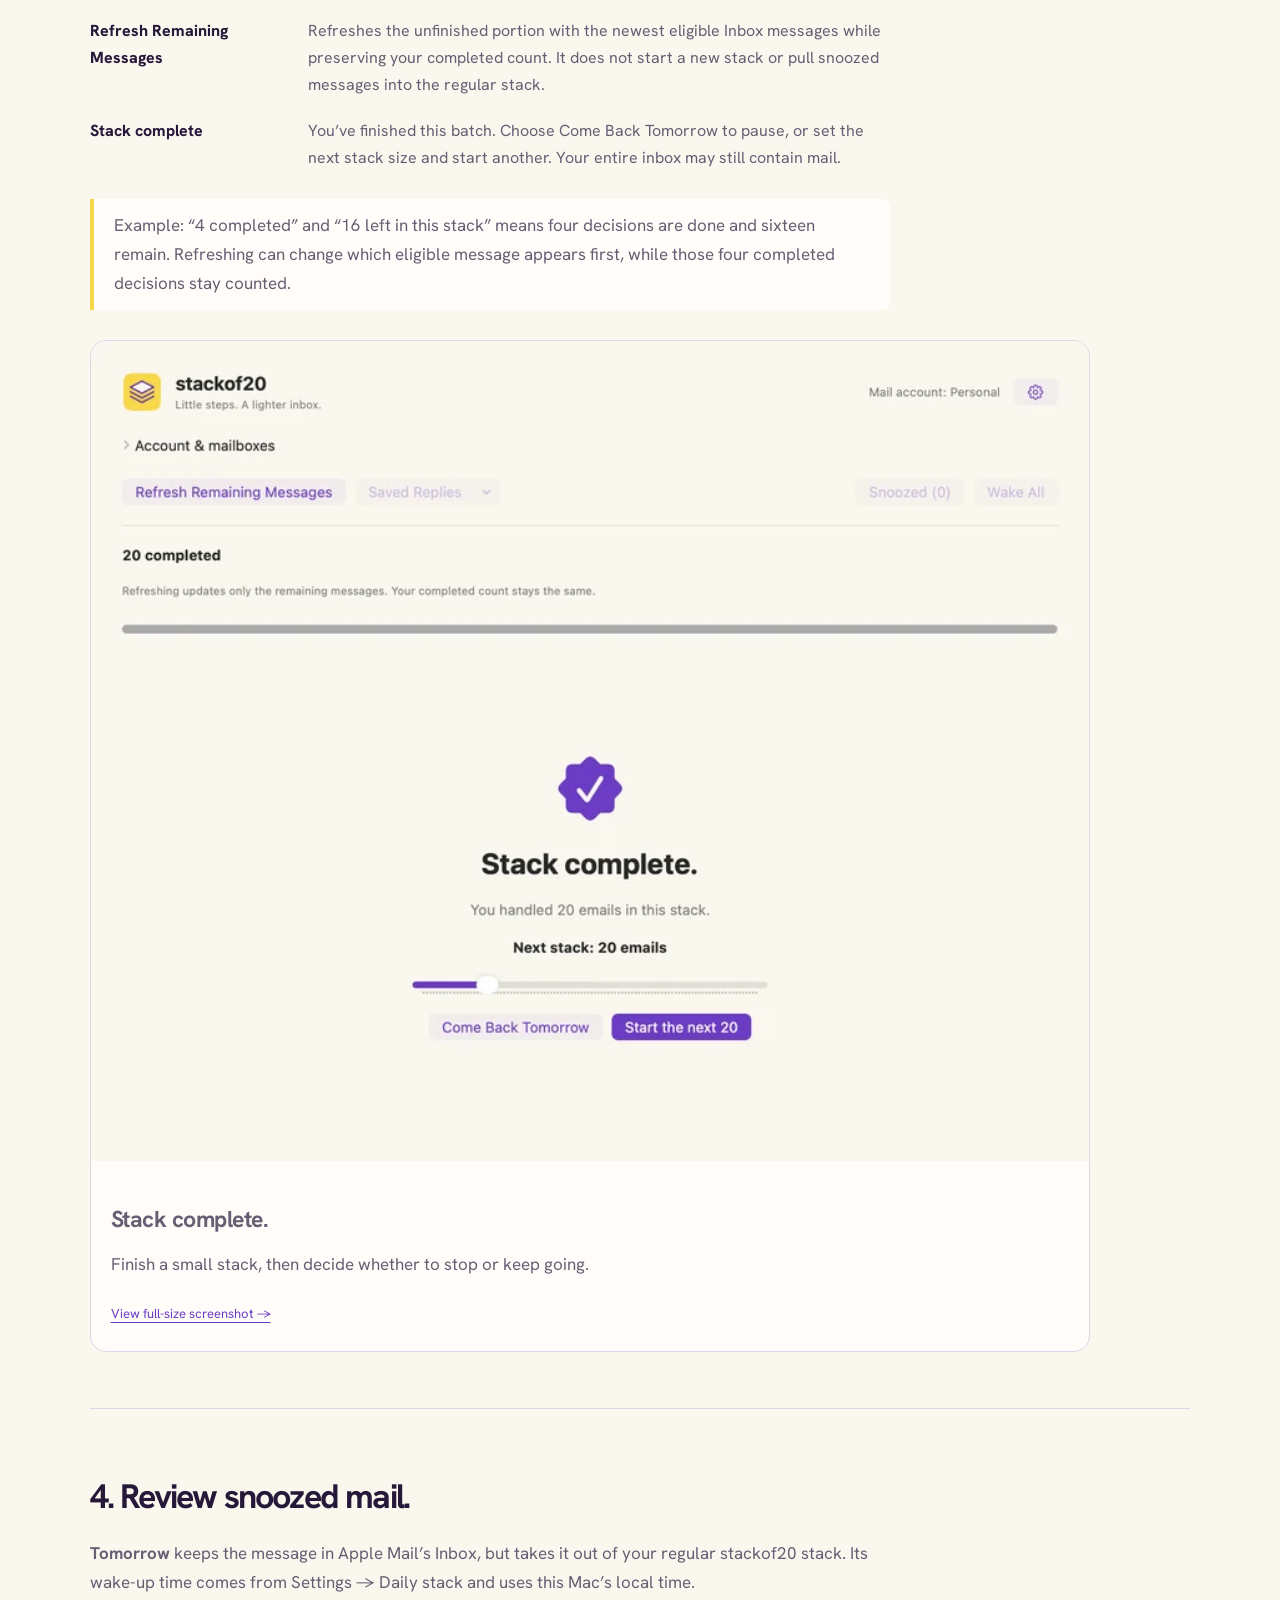
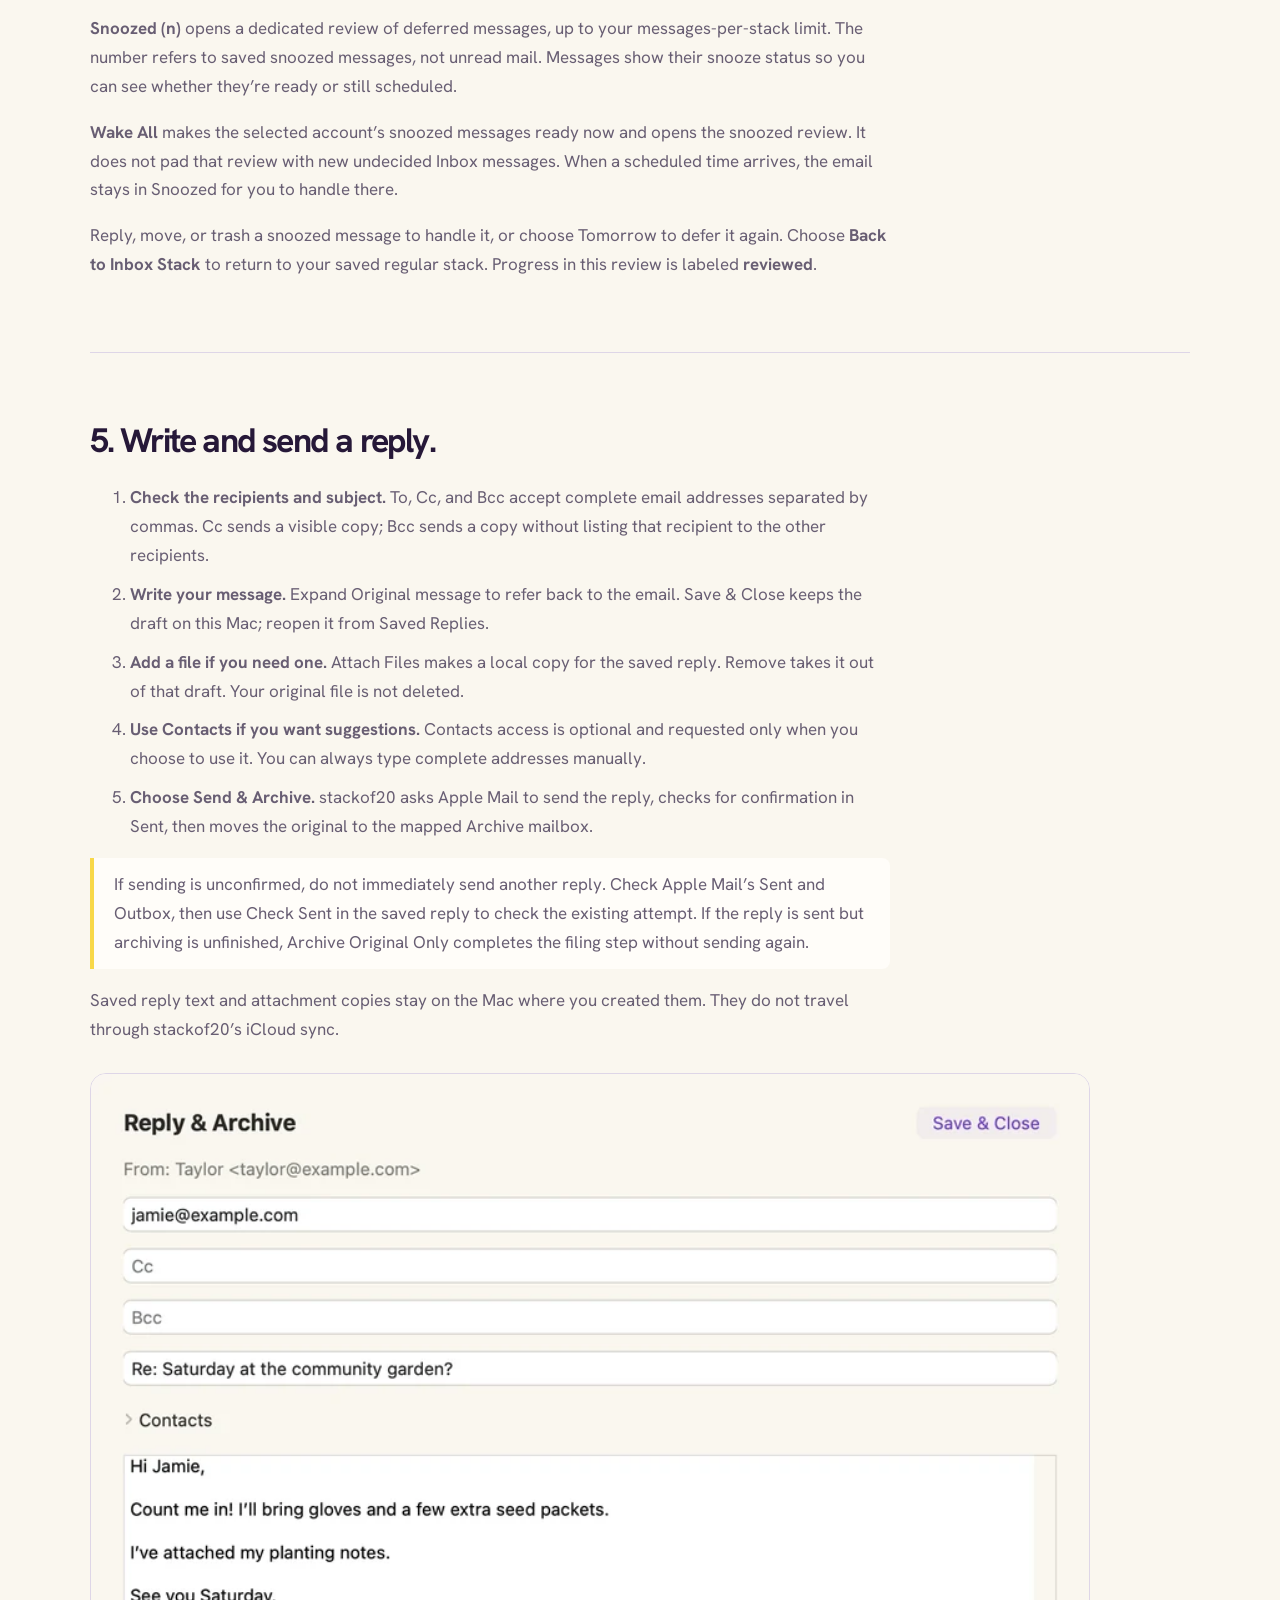
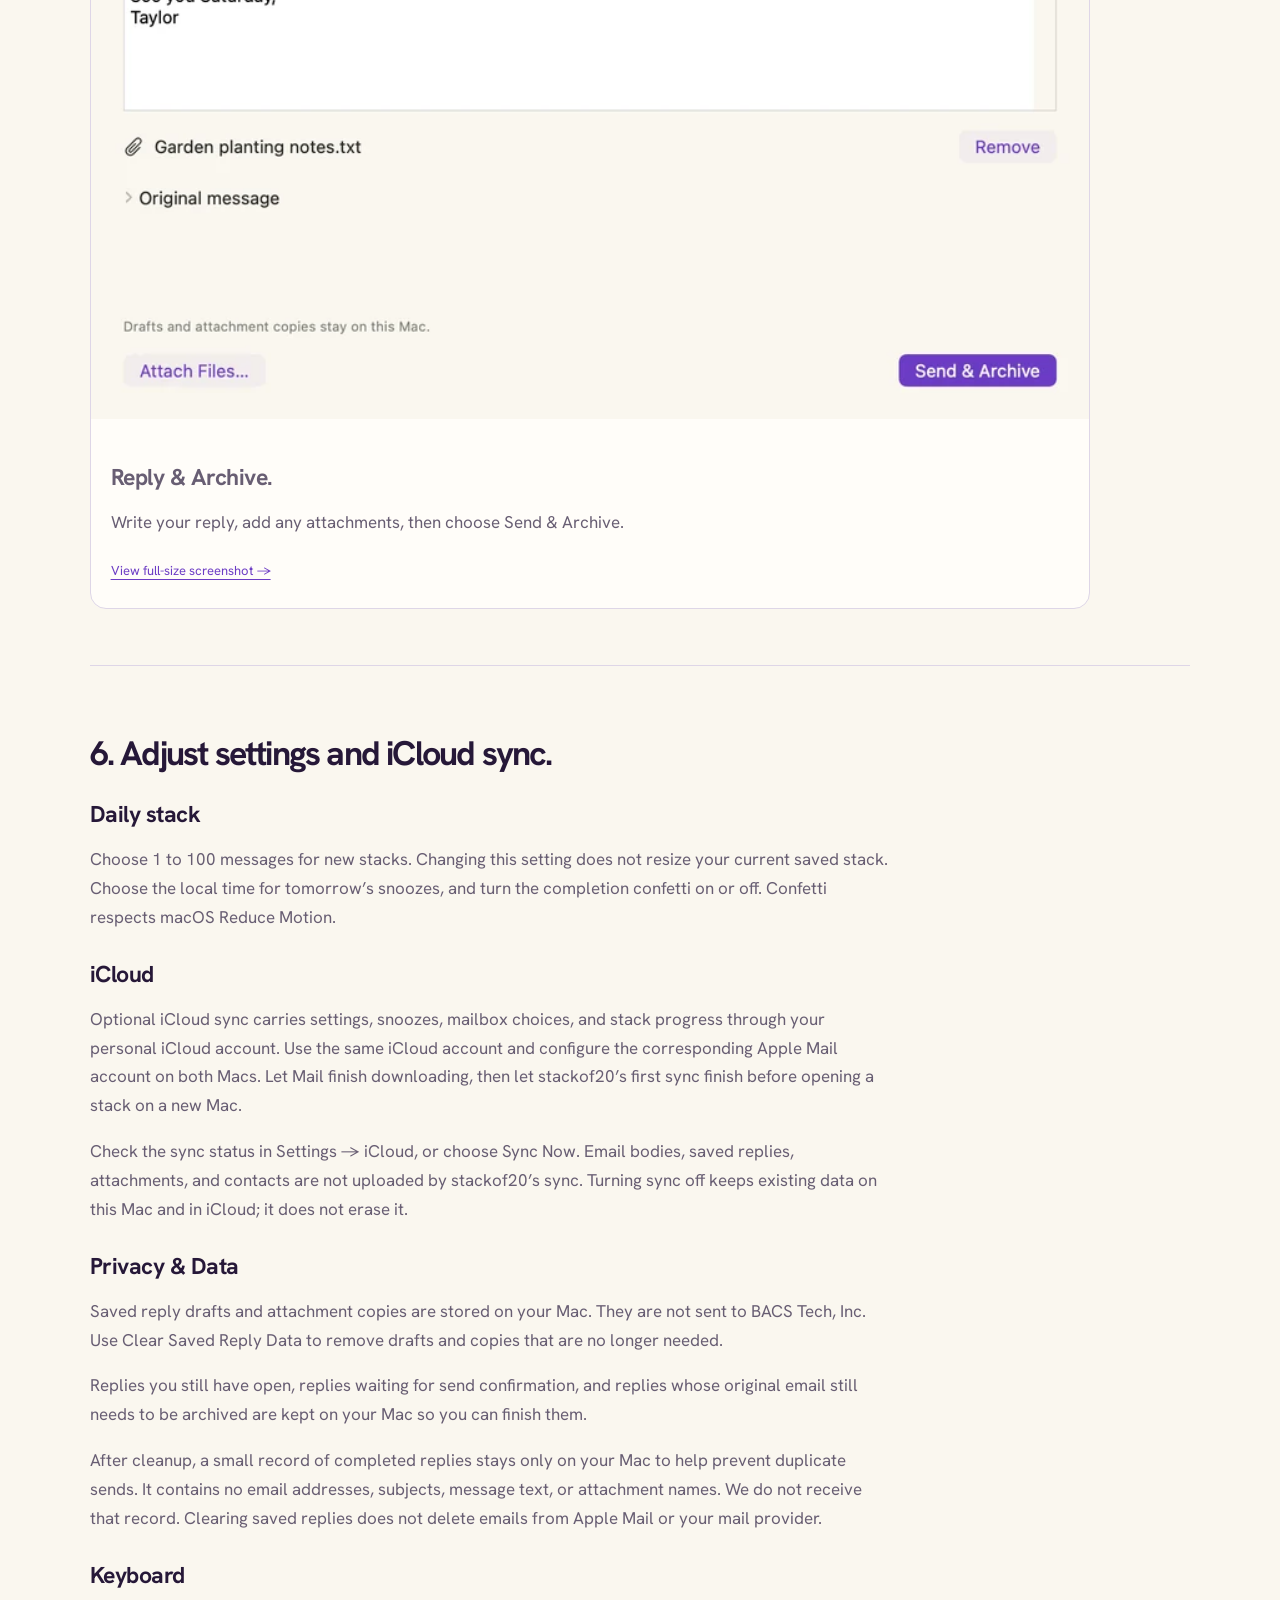
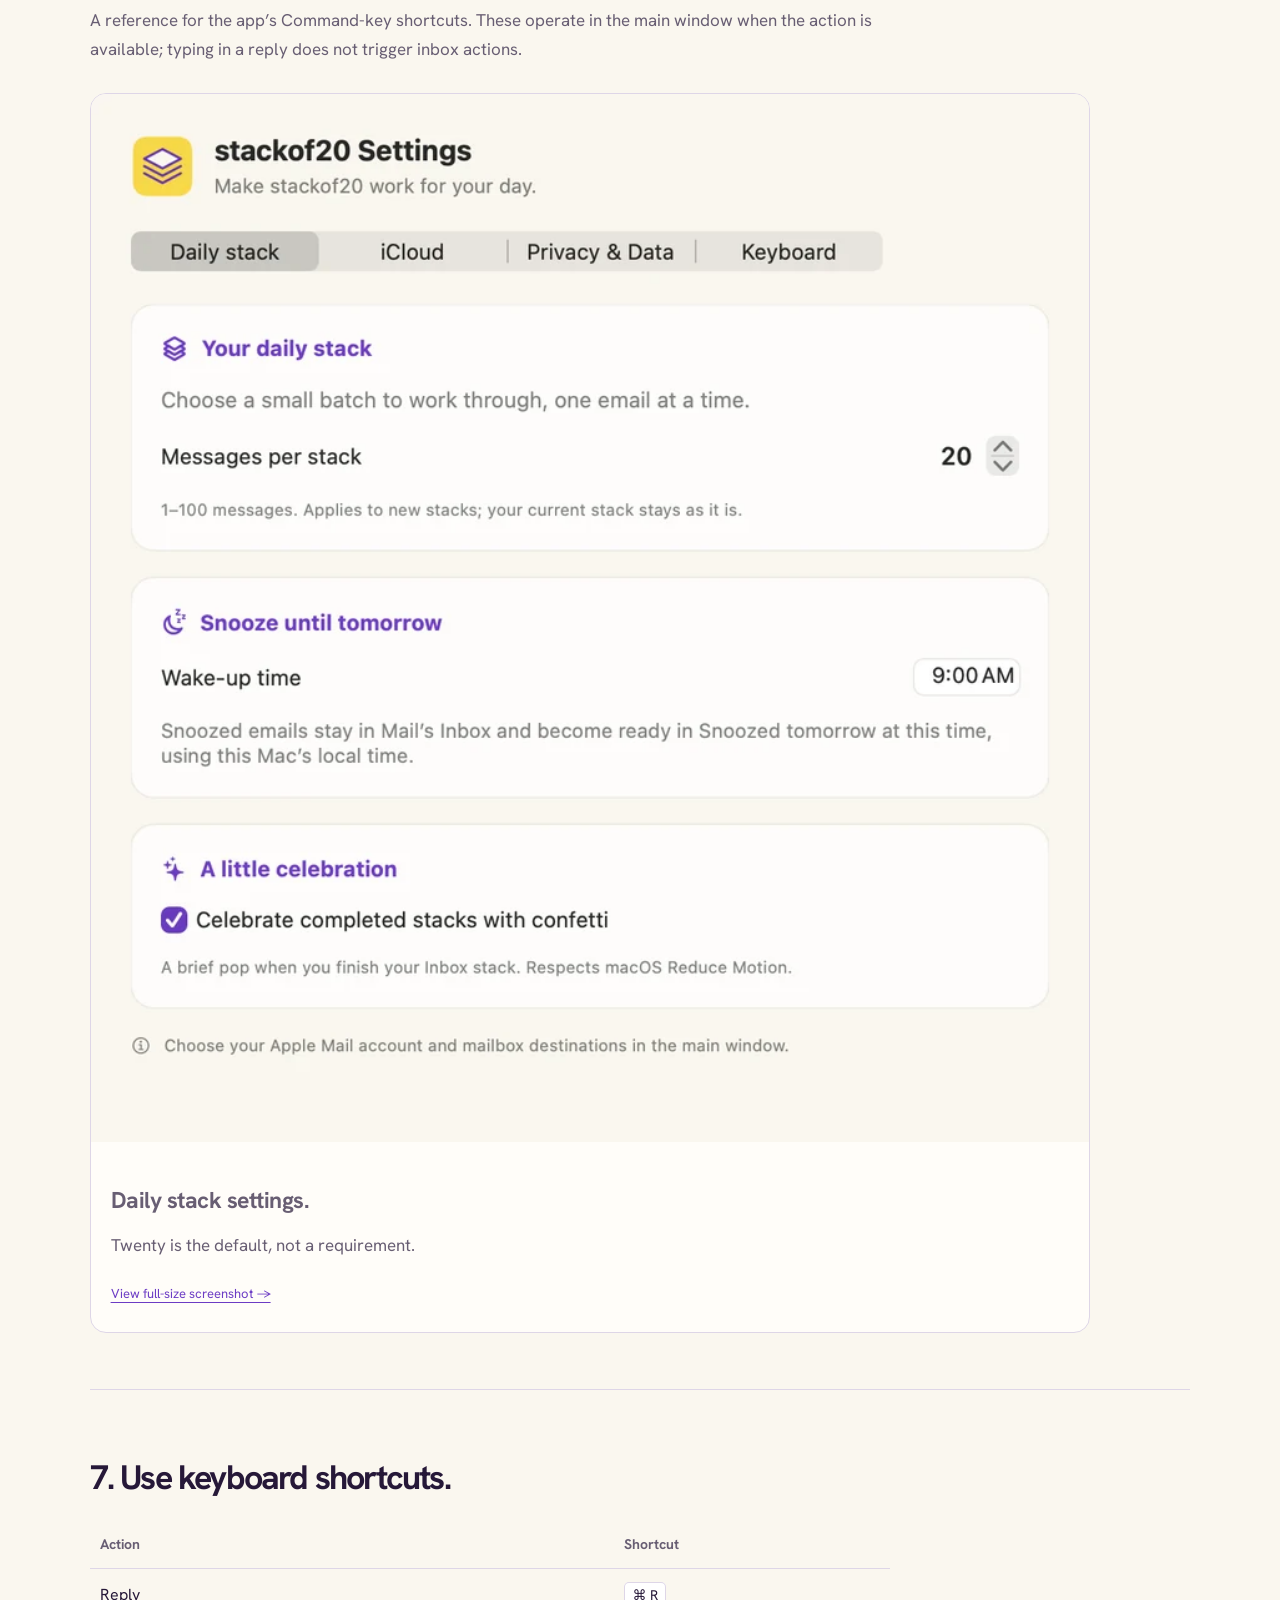
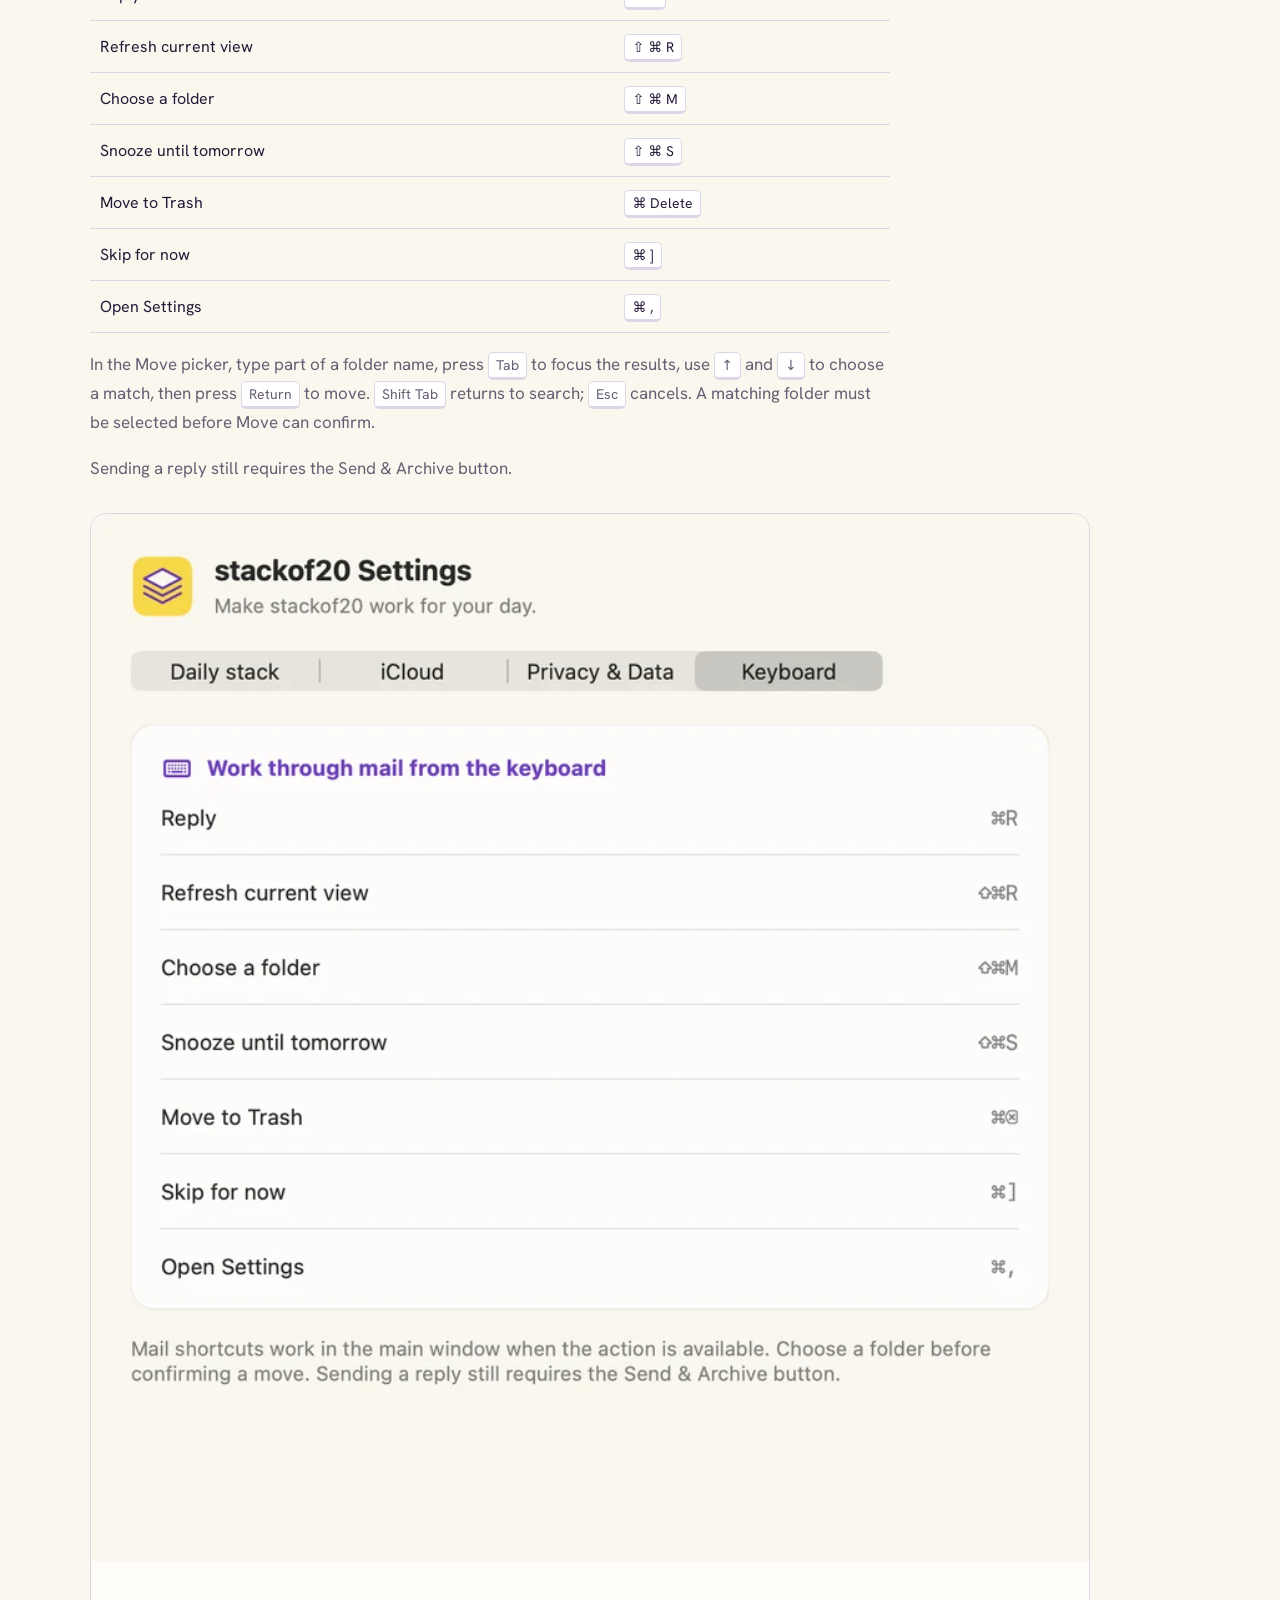
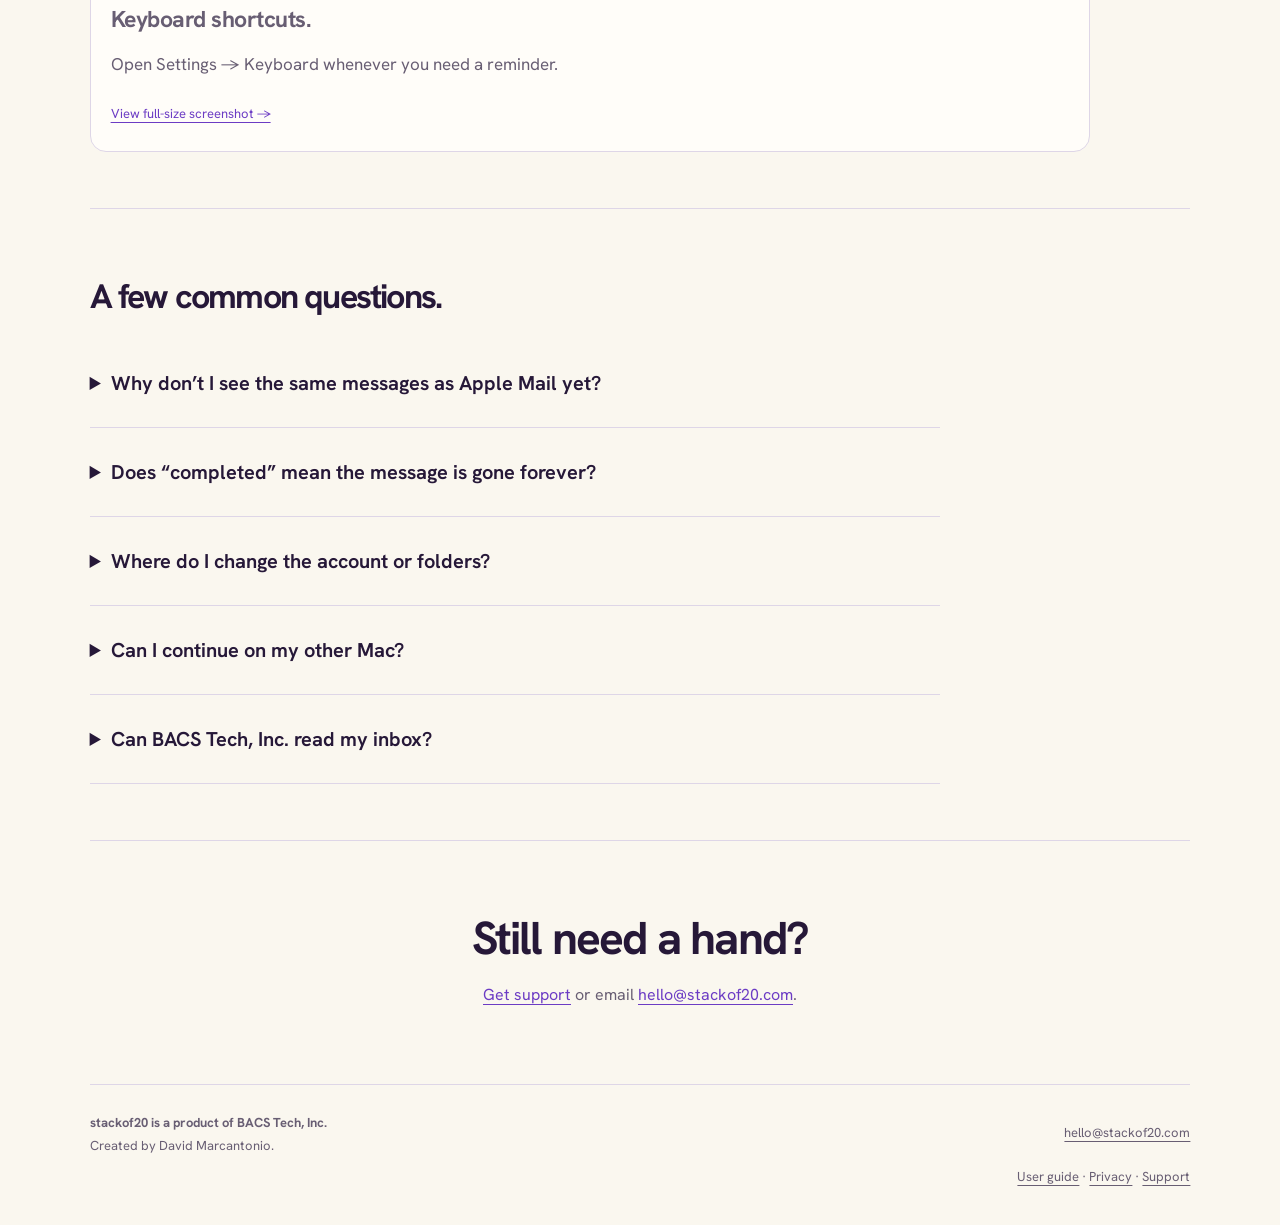
==== commit 719724ec: "Edit website copy for clarity and remove screenshot disclaimers" ====
--- a/guide.html
+++ b/guide.html
@@ -1,10 +1,10 @@
 <!doctype html>
-<html lang="en"><head><meta charset="utf-8"><meta name="viewport" content="width=device-width,initial-scale=1"><title>stackof20 — User guide</title><meta name="description" content="Learn stackof20’s email actions, completed count, snoozed review, replies, iCloud settings, and keyboard shortcuts."><link rel="icon" type="image/svg+xml" href="assets/stackof20-icon.svg"><link rel="stylesheet" href="styles.css?v=2"></head><body><main><a class="skip-link" href="#content">Skip to content</a><nav aria-label="Main navigation"><a class="wordmark" href="/"><img class="brand-icon" src="assets/stackof20-icon.svg" alt="">stackof20</a><div class="nav-links"><a href="index.html#screenshots">Screenshots</a><a href="guide.html">How to use it</a><a href="support.html">Support</a></div></nav><header class="page-header" id="content"><div class="eyebrow">Your inbox, explained</div><h1>A little mail.<br>A little momentum.</h1><p class="lead">Here’s what the controls mean, what happens to your mail, and how to pick up where you left off.</p><p class="fine">stackof20 is still in development. This guide describes the current app. All screenshots use fictional data.</p></header><div class="toc" aria-label="On this page"><a href="#setup">Get started</a><a href="#actions">Email actions</a><a href="#progress">Counts & refresh</a><a href="#snooze">Snoozed mail</a><a href="#replies">Replies & attachments</a><a href="#settings">Settings & iCloud</a><a href="#shortcuts">Keyboard</a><a href="#questions">Common questions</a></div>
-<section class="guide-section" id="setup"><div class="guide-content"><h2>1. Start with Apple Mail.</h2><ol><li><strong>Set up your account in Apple Mail first.</strong> stackof20 requires macOS 14 or later. Let Mail finish downloading and syncing messages, especially on a newly set up Mac.</li><li><strong>Allow Mail access when macOS asks.</strong> stackof20 needs Automation permission to work with Apple Mail. You do not enter your mail password into stackof20.</li><li><strong>Expand Account & mailboxes.</strong> Pick the Mail account and Inbox you want to work on. The label at the top right shows the selected Mail account; it is not your iCloud sync status.</li><li><strong>Check Mailbox Destinations.</strong> Choose that account’s existing Inbox, Archive, Sent, and Trash mailboxes. Names vary by provider: for example, Trash may be called Deleted Messages. stackof20 creates no special folders.</li><li><strong>Choose Open Stack.</strong> Start with a manageable batch of eligible messages. The default is 20; your saved stack can contain fewer if fewer messages are available.</li></ol><p>If you’re setting up a second Mac with iCloud sync, let its first sync finish in Settings before opening a stack, so it can receive your existing progress.</p></div><figure class="screenshot"><a href="assets/screenshots/01-inbox-compact.png" aria-label="Enlarge screenshot: One email at a time."><img src="assets/screenshots/01-inbox-1600-compact.webp" srcset="assets/screenshots/01-inbox-800-compact.webp 800w, assets/screenshots/01-inbox-1600-compact.webp 1600w" sizes="(max-width: 620px) 88vw, (max-width: 900px) 86vw, 50vw" width="1800" height="1480" alt="Inbox view showing a fictional community garden invitation and stack progress." loading="lazy" decoding="async"></a><figcaption><h3>One email at a time.</h3><p>The sender, received age, full date, and subject help you recognize a message before deciding what to do.</p><a class="image-link" href="assets/screenshots/01-inbox-compact.png">View full-size screenshot →</a></figcaption></figure></section>
+<html lang="en"><head><meta charset="utf-8"><meta name="viewport" content="width=device-width,initial-scale=1"><title>stackof20 | User guide</title><meta name="description" content="Learn stackof20’s email actions, completed count, snoozed review, replies, iCloud settings, and keyboard shortcuts."><link rel="icon" type="image/svg+xml" href="assets/stackof20-icon.svg"><link rel="stylesheet" href="styles.css?v=2"></head><body><main><a class="skip-link" href="#content">Skip to content</a><nav aria-label="Main navigation"><a class="wordmark" href="/"><img class="brand-icon" src="assets/stackof20-icon.svg" alt="">stackof20</a><div class="nav-links"><a href="index.html#screenshots">Screenshots</a><a href="guide.html">How to use it</a><a href="support.html">Support</a></div></nav><header class="page-header" id="content"><div class="eyebrow">Your inbox, explained</div><h1>Using stackof20</h1><p class="lead">Here’s what the controls mean, what happens to your mail, and how to pick up where you left off.</p><p class="fine">stackof20 is still in development. This guide describes the current app.</p></header><div class="toc" aria-label="On this page"><a href="#setup">Get started</a><a href="#actions">Email actions</a><a href="#progress">Counts & refresh</a><a href="#snooze">Snoozed mail</a><a href="#replies">Replies & attachments</a><a href="#settings">Settings & iCloud</a><a href="#shortcuts">Keyboard</a><a href="#questions">Common questions</a></div>
+<section class="guide-section" id="setup"><div class="guide-content"><h2>1. Start with Apple Mail.</h2><ol><li><strong>Set up your account in Apple Mail first.</strong> stackof20 requires macOS 14 or later. Let Mail finish downloading and syncing messages, especially on a newly set up Mac.</li><li><strong>Allow Mail access when macOS asks.</strong> stackof20 needs Automation permission to work with Apple Mail. You do not enter your mail password into stackof20.</li><li><strong>Expand Account & mailboxes.</strong> Pick the Mail account and Inbox you want to work on. The label at the top right shows the selected Mail account; it is not your iCloud sync status.</li><li><strong>Check Mailbox Destinations.</strong> Choose that account’s existing Inbox, Archive, Sent, and Trash mailboxes. Names vary by provider: for example, Trash may be called Deleted Messages. stackof20 creates no special folders.</li><li><strong>Choose Open Stack.</strong> Start with a manageable batch of eligible messages. The default is 20; your saved stack can contain fewer if fewer messages are available.</li></ol><p>If you’re setting up a second Mac with iCloud sync, let its first sync finish in Settings before opening a stack, so it can receive your existing progress.</p></div><figure class="screenshot"><a href="assets/screenshots/01-inbox-a1371913c8.png" aria-label="Enlarge screenshot: One email at a time."><img src="assets/screenshots/01-inbox-1600-a1371913c8.webp" srcset="assets/screenshots/01-inbox-800-a1371913c8.webp 800w, assets/screenshots/01-inbox-1600-a1371913c8.webp 1600w" sizes="(max-width: 620px) 88vw, (max-width: 900px) 86vw, 50vw" width="1800" height="1480" alt="Inbox view showing a community garden invitation and stack progress." loading="lazy" decoding="async"></a><figcaption><h3>One email at a time.</h3><p>The sender, received age, full date, and subject help you recognize a message before deciding what to do.</p><a class="image-link" href="assets/screenshots/01-inbox-a1371913c8.png">View full-size screenshot →</a></figcaption></figure></section>
 <section class="guide-section" id="actions"><div class="guide-content"><h2>2. Decide what happens next.</h2><p>These actions work with the message in your selected Apple Mail account. Moving or sending mail has a real effect in Apple Mail and at your mail provider.</p><dl><dt>Trash</dt><dd>Moves the message to your account’s mapped Trash mailbox. This is not an immediate permanent-delete command; your provider’s Trash rules still apply.</dd><dt>Reply</dt><dd>Opens the Reply & Archive composer. Opening or saving a reply does not send it or complete the message. Choose Send & Archive when you’re ready.</dd><dt>Move…</dt><dd>Files the message in an existing mailbox you select. Search for a folder, select it, then choose Move.</dd><dt>Tomorrow</dt><dd>Defers the email until your chosen local wake-up time tomorrow. It counts as handled for this stack and stays in Apple Mail’s Inbox. Revisit it in Snoozed.</dd><dt>Skip for Now</dt><dd>Shows the next remaining email without making a decision on this one. It does not move, snooze, or complete the message. It stays in the current stack.</dd></dl></div></section>
-<section class="guide-section" id="progress"><div class="guide-content"><h2>3. Read your progress at a glance.</h2><dl><dt>Completed</dt><dd>The decisions already handled in this stack: confirmed moves to Trash or another mailbox, completed Reply & Archive actions, and emails snoozed for later. It is not your current email’s number or a count of unread mail.</dd><dt>Left in this stack</dt><dd>The remaining decisions in this batch. This does not describe every message in your Mail inbox.</dd><dt>The card counter</dt><dd>A label such as 1/16 means you’re viewing the first of the 16 currently loaded remaining messages. It is separate from the completed count.</dd><dt>Refresh Remaining Messages</dt><dd>Refreshes the unfinished portion with the newest eligible Inbox messages while preserving your completed count. It does not start a new stack or pull snoozed messages into the regular stack.</dd><dt>Stack complete</dt><dd>You’ve finished this batch. Choose Come Back Tomorrow to pause, or set the next stack size and start another. Your entire inbox may still contain mail.</dd></dl><p class="note">Example: “4 completed” and “16 left in this stack” means four decisions are done and sixteen remain. Refreshing can change which eligible message appears first, while those four completed decisions stay counted.</p></div><figure class="screenshot"><a href="assets/screenshots/03-batch-complete-compact.png" aria-label="Enlarge screenshot: A finish line you can reach."><img src="assets/screenshots/03-batch-complete-1600-compact.webp" srcset="assets/screenshots/03-batch-complete-800-compact.webp 800w, assets/screenshots/03-batch-complete-1600-compact.webp 1600w" sizes="(max-width: 620px) 88vw, (max-width: 900px) 86vw, 50vw" width="1800" height="1480" alt="Completed stack with twenty completed decisions." loading="lazy" decoding="async"></a><figcaption><h3>A finish line you can reach.</h3><p>Finish a small stack, then decide whether to stop or keep going.</p><a class="image-link" href="assets/screenshots/03-batch-complete-compact.png">View full-size screenshot →</a></figcaption></figure></section>
-<section class="guide-section" id="snooze"><div class="guide-content"><h2>4. Keep “later” in its own place.</h2><p><strong>Tomorrow</strong> keeps the message in Apple Mail’s Inbox, but takes it out of your regular stackof20 stack. Its wake-up time comes from Settings → Daily stack and uses this Mac’s local time.</p><p><strong>Snoozed (n)</strong> opens a dedicated review of deferred messages, up to your messages-per-stack limit. The number refers to saved snoozed messages, not unread mail. Messages show their snooze status so you can see whether they’re ready or still scheduled.</p><p><strong>Wake All</strong> makes the selected account’s snoozed messages ready now and opens the snoozed review. It does not pad that review with new undecided Inbox messages. When a scheduled time arrives, the email stays in Snoozed for you to handle there.</p><p>Reply, move, or trash a snoozed message to handle it, or choose Tomorrow to defer it again. Choose <strong>Back to Inbox Stack</strong> to return to your saved regular stack. Progress in this review is labeled <strong>reviewed</strong>.</p></div></section>
-<section class="guide-section" id="replies"><div class="guide-content"><h2>5. Reply, with the details you need.</h2><ol><li><strong>Check the recipients and subject.</strong> To, Cc, and Bcc accept complete email addresses separated by commas. Cc sends a visible copy; Bcc sends a copy without listing that recipient to the other recipients.</li><li><strong>Write your message.</strong> Expand Original message to refer back to the email. Save & Close keeps the draft on this Mac; reopen it from Saved Replies.</li><li><strong>Add a file if you need one.</strong> Attach Files makes a local copy for the saved reply. Remove takes it out of that draft. Your original file is not deleted.</li><li><strong>Use Contacts if you want suggestions.</strong> Contacts access is optional and requested only when you choose to use it. You can always type complete addresses manually.</li><li><strong>Choose Send & Archive.</strong> stackof20 asks Apple Mail to send the reply, checks for confirmation in Sent, then moves the original to the mapped Archive mailbox.</li></ol><p class="note">If sending is unconfirmed, do not immediately send another reply. Check Apple Mail’s Sent and Outbox, then use Check Sent in the saved reply to check the existing attempt. If the reply is sent but archiving is unfinished, Archive Original Only completes the filing step without sending again.</p><p>Saved reply text and attachment copies stay on the Mac where you created them. They do not travel through stackof20’s iCloud sync.</p></div><figure class="screenshot"><a href="assets/screenshots/02-reply-and-archive-compact.png" aria-label="Enlarge screenshot: A reply and a place for the original."><img src="assets/screenshots/02-reply-and-archive-1600-compact.webp" srcset="assets/screenshots/02-reply-and-archive-800-compact.webp 800w, assets/screenshots/02-reply-and-archive-1600-compact.webp 1600w" sizes="(max-width: 620px) 88vw, (max-width: 900px) 86vw, 50vw" width="1480" height="1400" alt="Reply composer showing fictional recipients, message text, an attachment, and Send and Archive." loading="lazy" decoding="async"></a><figcaption><h3>A reply and a place for the original.</h3><p>A fictional reply and attachment. No real email was sent to make this screenshot.</p><a class="image-link" href="assets/screenshots/02-reply-and-archive-compact.png">View full-size screenshot →</a></figcaption></figure></section>
-<section class="guide-section" id="settings"><div class="guide-content"><h2>6. Set your pace. Keep your place.</h2><h3>Daily stack</h3><p>Choose 1–100 messages for new stacks. Changing this setting does not resize your current saved stack. Choose the local time for tomorrow’s snoozes, and turn the completion confetti on or off. Confetti respects macOS Reduce Motion.</p><h3>iCloud</h3><p>Optional iCloud sync carries settings, snoozes, mailbox choices, and stack progress through your personal iCloud account. Use the same iCloud account and configure the corresponding Apple Mail account on both Macs. Let Mail finish downloading, then let stackof20’s first sync finish before opening a stack on a new Mac.</p><p>Check the sync status in Settings → iCloud, or choose Sync Now. Email bodies, saved replies, attachments, and contacts are not uploaded by stackof20’s sync. Turning sync off keeps existing data on this Mac and in iCloud; it does not erase it.</p><h3 id="privacy-data">Privacy & Data</h3><p>Saved reply drafts and attachment copies are stored on your Mac. They are not sent to BACS Tech, Inc. Use Clear Saved Reply Data to remove drafts and copies that are no longer needed.</p><p>Replies you still have open, replies waiting for send confirmation, and replies whose original email still needs to be archived are kept on your Mac so you can finish them.</p><p>After cleanup, a small record of completed replies stays only on your Mac to help prevent duplicate sends. It contains no email addresses, subjects, message text, or attachment names. We do not receive that record. Clearing saved replies does not delete emails from Apple Mail or your mail provider.</p><h3>Keyboard</h3><p>A reference for the app’s Command-key shortcuts. These operate in the main window when the action is available; typing in a reply does not trigger inbox actions.</p></div><figure class="screenshot"><a href="assets/screenshots/04-daily-settings-compact.png" aria-label="Enlarge screenshot: A routine that fits your day."><img src="assets/screenshots/04-daily-settings-1600-compact.webp" srcset="assets/screenshots/04-daily-settings-800-compact.webp 800w, assets/screenshots/04-daily-settings-1600-compact.webp 1600w" sizes="(max-width: 620px) 88vw, (max-width: 900px) 86vw, 50vw" width="1200" height="1260" alt="Daily settings for batch size, local wake-up time, and confetti." loading="lazy" decoding="async"></a><figcaption><h3>A routine that fits your day.</h3><p>Twenty is the default, not a requirement.</p><a class="image-link" href="assets/screenshots/04-daily-settings-compact.png">View full-size screenshot →</a></figcaption></figure></section>
-<section class="guide-section" id="shortcuts"><div class="guide-content"><h2>7. Move through mail with the keyboard.</h2><div class="table-scroll"><table><thead><tr><th scope="col">Action</th><th scope="col">Shortcut</th></tr></thead><tbody><tr><td>Reply</td><td><kbd>⌘ R</kbd></td></tr><tr><td>Refresh current view</td><td><kbd>⇧ ⌘ R</kbd></td></tr><tr><td>Choose a folder</td><td><kbd>⇧ ⌘ M</kbd></td></tr><tr><td>Snooze until tomorrow</td><td><kbd>⇧ ⌘ S</kbd></td></tr><tr><td>Move to Trash</td><td><kbd>⌘ Delete</kbd></td></tr><tr><td>Skip for now</td><td><kbd>⌘ ]</kbd></td></tr><tr><td>Open Settings</td><td><kbd>⌘ ,</kbd></td></tr></tbody></table></div><p>In the Move picker, type part of a folder name, press <kbd>Tab</kbd> to focus the results, use <kbd>↑</kbd> and <kbd>↓</kbd> to choose a match, then press <kbd>Return</kbd> to move. <kbd>Shift Tab</kbd> returns to search; <kbd>Esc</kbd> cancels. A matching folder must be selected before Move can confirm.</p><p>Sending a reply still requires the Send & Archive button.</p></div><figure class="screenshot"><a href="assets/screenshots/05-keyboard-shortcuts-compact.png" aria-label="Enlarge screenshot: The shortcuts are in the app, too."><img src="assets/screenshots/05-keyboard-shortcuts-1600-compact.webp" srcset="assets/screenshots/05-keyboard-shortcuts-800-compact.webp 800w, assets/screenshots/05-keyboard-shortcuts-1600-compact.webp 1600w" sizes="(max-width: 620px) 88vw, (max-width: 900px) 86vw, 50vw" width="1200" height="1260" alt="Keyboard shortcut reference in stackof20 Settings." loading="lazy" decoding="async"></a><figcaption><h3>The shortcuts are in the app, too.</h3><p>Open Settings → Keyboard whenever you need a reminder.</p><a class="image-link" href="assets/screenshots/05-keyboard-shortcuts-compact.png">View full-size screenshot →</a></figcaption></figure></section>
+<section class="guide-section" id="progress"><div class="guide-content"><h2>3. Read your progress at a glance.</h2><dl><dt>Completed</dt><dd>The decisions already handled in this stack: confirmed moves to Trash or another mailbox, completed Reply & Archive actions, and emails snoozed for later. It is not your current email’s number or a count of unread mail.</dd><dt>Left in this stack</dt><dd>The remaining decisions in this batch. This does not describe every message in your Mail inbox.</dd><dt>The card counter</dt><dd>A label such as 1/16 means you’re viewing the first of the 16 currently loaded remaining messages. It is separate from the completed count.</dd><dt>Refresh Remaining Messages</dt><dd>Refreshes the unfinished portion with the newest eligible Inbox messages while preserving your completed count. It does not start a new stack or pull snoozed messages into the regular stack.</dd><dt>Stack complete</dt><dd>You’ve finished this batch. Choose Come Back Tomorrow to pause, or set the next stack size and start another. Your entire inbox may still contain mail.</dd></dl><p class="note">Example: “4 completed” and “16 left in this stack” means four decisions are done and sixteen remain. Refreshing can change which eligible message appears first, while those four completed decisions stay counted.</p></div><figure class="screenshot"><a href="assets/screenshots/03-batch-complete-baf2cf4f5e.png" aria-label="Enlarge screenshot: Stack complete."><img src="assets/screenshots/03-batch-complete-1600-baf2cf4f5e.webp" srcset="assets/screenshots/03-batch-complete-800-baf2cf4f5e.webp 800w, assets/screenshots/03-batch-complete-1600-baf2cf4f5e.webp 1600w" sizes="(max-width: 620px) 88vw, (max-width: 900px) 86vw, 50vw" width="1800" height="1480" alt="Completed stack with twenty completed decisions." loading="lazy" decoding="async"></a><figcaption><h3>Stack complete.</h3><p>Finish a small stack, then decide whether to stop or keep going.</p><a class="image-link" href="assets/screenshots/03-batch-complete-baf2cf4f5e.png">View full-size screenshot →</a></figcaption></figure></section>
+<section class="guide-section" id="snooze"><div class="guide-content"><h2>4. Review snoozed mail.</h2><p><strong>Tomorrow</strong> keeps the message in Apple Mail’s Inbox, but takes it out of your regular stackof20 stack. Its wake-up time comes from Settings → Daily stack and uses this Mac’s local time.</p><p><strong>Snoozed (n)</strong> opens a dedicated review of deferred messages, up to your messages-per-stack limit. The number refers to saved snoozed messages, not unread mail. Messages show their snooze status so you can see whether they’re ready or still scheduled.</p><p><strong>Wake All</strong> makes the selected account’s snoozed messages ready now and opens the snoozed review. It does not pad that review with new undecided Inbox messages. When a scheduled time arrives, the email stays in Snoozed for you to handle there.</p><p>Reply, move, or trash a snoozed message to handle it, or choose Tomorrow to defer it again. Choose <strong>Back to Inbox Stack</strong> to return to your saved regular stack. Progress in this review is labeled <strong>reviewed</strong>.</p></div></section>
+<section class="guide-section" id="replies"><div class="guide-content"><h2>5. Write and send a reply.</h2><ol><li><strong>Check the recipients and subject.</strong> To, Cc, and Bcc accept complete email addresses separated by commas. Cc sends a visible copy; Bcc sends a copy without listing that recipient to the other recipients.</li><li><strong>Write your message.</strong> Expand Original message to refer back to the email. Save & Close keeps the draft on this Mac; reopen it from Saved Replies.</li><li><strong>Add a file if you need one.</strong> Attach Files makes a local copy for the saved reply. Remove takes it out of that draft. Your original file is not deleted.</li><li><strong>Use Contacts if you want suggestions.</strong> Contacts access is optional and requested only when you choose to use it. You can always type complete addresses manually.</li><li><strong>Choose Send & Archive.</strong> stackof20 asks Apple Mail to send the reply, checks for confirmation in Sent, then moves the original to the mapped Archive mailbox.</li></ol><p class="note">If sending is unconfirmed, do not immediately send another reply. Check Apple Mail’s Sent and Outbox, then use Check Sent in the saved reply to check the existing attempt. If the reply is sent but archiving is unfinished, Archive Original Only completes the filing step without sending again.</p><p>Saved reply text and attachment copies stay on the Mac where you created them. They do not travel through stackof20’s iCloud sync.</p></div><figure class="screenshot"><a href="assets/screenshots/02-reply-and-archive-a5688d797a.png" aria-label="Enlarge screenshot: Reply &amp; Archive."><img src="assets/screenshots/02-reply-and-archive-1600-a5688d797a.webp" srcset="assets/screenshots/02-reply-and-archive-800-a5688d797a.webp 800w, assets/screenshots/02-reply-and-archive-1600-a5688d797a.webp 1600w" sizes="(max-width: 620px) 88vw, (max-width: 900px) 86vw, 50vw" width="1480" height="1400" alt="Reply composer showing recipients, message text, an attachment, and Send and Archive." loading="lazy" decoding="async"></a><figcaption><h3>Reply &amp; Archive.</h3><p>Write your reply, add any attachments, then choose Send &amp; Archive.</p><a class="image-link" href="assets/screenshots/02-reply-and-archive-a5688d797a.png">View full-size screenshot →</a></figcaption></figure></section>
+<section class="guide-section" id="settings"><div class="guide-content"><h2>6. Adjust settings and iCloud sync.</h2><h3>Daily stack</h3><p>Choose 1 to 100 messages for new stacks. Changing this setting does not resize your current saved stack. Choose the local time for tomorrow’s snoozes, and turn the completion confetti on or off. Confetti respects macOS Reduce Motion.</p><h3>iCloud</h3><p>Optional iCloud sync carries settings, snoozes, mailbox choices, and stack progress through your personal iCloud account. Use the same iCloud account and configure the corresponding Apple Mail account on both Macs. Let Mail finish downloading, then let stackof20’s first sync finish before opening a stack on a new Mac.</p><p>Check the sync status in Settings → iCloud, or choose Sync Now. Email bodies, saved replies, attachments, and contacts are not uploaded by stackof20’s sync. Turning sync off keeps existing data on this Mac and in iCloud; it does not erase it.</p><h3 id="privacy-data">Privacy & Data</h3><p>Saved reply drafts and attachment copies are stored on your Mac. They are not sent to BACS Tech, Inc. Use Clear Saved Reply Data to remove drafts and copies that are no longer needed.</p><p>Replies you still have open, replies waiting for send confirmation, and replies whose original email still needs to be archived are kept on your Mac so you can finish them.</p><p>After cleanup, a small record of completed replies stays only on your Mac to help prevent duplicate sends. It contains no email addresses, subjects, message text, or attachment names. We do not receive that record. Clearing saved replies does not delete emails from Apple Mail or your mail provider.</p><h3>Keyboard</h3><p>A reference for the app’s Command-key shortcuts. These operate in the main window when the action is available; typing in a reply does not trigger inbox actions.</p></div><figure class="screenshot"><a href="assets/screenshots/04-daily-settings-ecdf7d4151.png" aria-label="Enlarge screenshot: Daily stack settings."><img src="assets/screenshots/04-daily-settings-1600-ecdf7d4151.webp" srcset="assets/screenshots/04-daily-settings-800-ecdf7d4151.webp 800w, assets/screenshots/04-daily-settings-1600-ecdf7d4151.webp 1600w" sizes="(max-width: 620px) 88vw, (max-width: 900px) 86vw, 50vw" width="1200" height="1260" alt="Daily settings for batch size, local wake-up time, and confetti." loading="lazy" decoding="async"></a><figcaption><h3>Daily stack settings.</h3><p>Twenty is the default, not a requirement.</p><a class="image-link" href="assets/screenshots/04-daily-settings-ecdf7d4151.png">View full-size screenshot →</a></figcaption></figure></section>
+<section class="guide-section" id="shortcuts"><div class="guide-content"><h2>7. Use keyboard shortcuts.</h2><div class="table-scroll"><table><thead><tr><th scope="col">Action</th><th scope="col">Shortcut</th></tr></thead><tbody><tr><td>Reply</td><td><kbd>⌘ R</kbd></td></tr><tr><td>Refresh current view</td><td><kbd>⇧ ⌘ R</kbd></td></tr><tr><td>Choose a folder</td><td><kbd>⇧ ⌘ M</kbd></td></tr><tr><td>Snooze until tomorrow</td><td><kbd>⇧ ⌘ S</kbd></td></tr><tr><td>Move to Trash</td><td><kbd>⌘ Delete</kbd></td></tr><tr><td>Skip for now</td><td><kbd>⌘ ]</kbd></td></tr><tr><td>Open Settings</td><td><kbd>⌘ ,</kbd></td></tr></tbody></table></div><p>In the Move picker, type part of a folder name, press <kbd>Tab</kbd> to focus the results, use <kbd>↑</kbd> and <kbd>↓</kbd> to choose a match, then press <kbd>Return</kbd> to move. <kbd>Shift Tab</kbd> returns to search; <kbd>Esc</kbd> cancels. A matching folder must be selected before Move can confirm.</p><p>Sending a reply still requires the Send & Archive button.</p></div><figure class="screenshot"><a href="assets/screenshots/05-keyboard-shortcuts-4008267e11.png" aria-label="Enlarge screenshot: Keyboard shortcuts."><img src="assets/screenshots/05-keyboard-shortcuts-1600-4008267e11.webp" srcset="assets/screenshots/05-keyboard-shortcuts-800-4008267e11.webp 800w, assets/screenshots/05-keyboard-shortcuts-1600-4008267e11.webp 1600w" sizes="(max-width: 620px) 88vw, (max-width: 900px) 86vw, 50vw" width="1200" height="1260" alt="Keyboard shortcut reference in stackof20 Settings." loading="lazy" decoding="async"></a><figcaption><h3>Keyboard shortcuts.</h3><p>Open Settings → Keyboard whenever you need a reminder.</p><a class="image-link" href="assets/screenshots/05-keyboard-shortcuts-4008267e11.png">View full-size screenshot →</a></figcaption></figure></section>
 <section class="guide-section" id="questions"><h2>A few common questions.</h2><details><summary>Why don’t I see the same messages as Apple Mail yet?</summary><p>stackof20 reads the selected account and mailbox through Apple Mail. Check those choices and let Mail finish downloading or syncing, then use Refresh Remaining Messages. Snoozed messages are intentionally kept in their separate review. If an error remains, <a href="support.html">contact support</a> with the error text and app version, without private mail content.</p></details><details><summary>Does “completed” mean the message is gone forever?</summary><p>No. It means you’ve handled that decision in this stack. Moved or archived mail lives in the destination you chose. Trash follows your provider’s retention rules. Snoozed mail stays in Mail’s Inbox. Skip for Now leaves the decision unfinished.</p></details><details><summary>Where do I change the account or folders?</summary><p>Expand Account & mailboxes in the main window, then choose the account, Inbox, and Mailbox Destinations. The gear opens the app’s Daily stack, iCloud, Privacy & Data, and Keyboard settings.</p></details><details><summary>Can I continue on my other Mac?</summary><p>Yes, with optional iCloud sync enabled on both Macs, the same iCloud account, and the corresponding account set up and downloaded in Apple Mail. Let sync finish before switching. Saved reply drafts and attachment copies remain on the Mac where you created them.</p></details><details><summary>Can BACS Tech, Inc. read my inbox?</summary><p>We do not receive your inbox or reply content. The app has no ads, analytics, or tracking. Read the <a href="privacy.html">privacy policy</a> for details about local storage, Apple Mail, and optional iCloud sync.</p></details></section><section class="finish"><h2>Still need a hand?</h2><p><a href="support.html">Get support</a> or email <a href="mailto:hello@stackof20.com">hello@stackof20.com</a>.</p></section><footer><div><strong>stackof20 is a product of BACS Tech, Inc.</strong><br>Created by David Marcantonio.</div><div class="footer-links"><a href="mailto:hello@stackof20.com">hello@stackof20.com</a><br><a href="guide.html">User guide</a> · <a href="privacy.html">Privacy</a> · <a href="support.html">Support</a></div></footer></main></body></html>
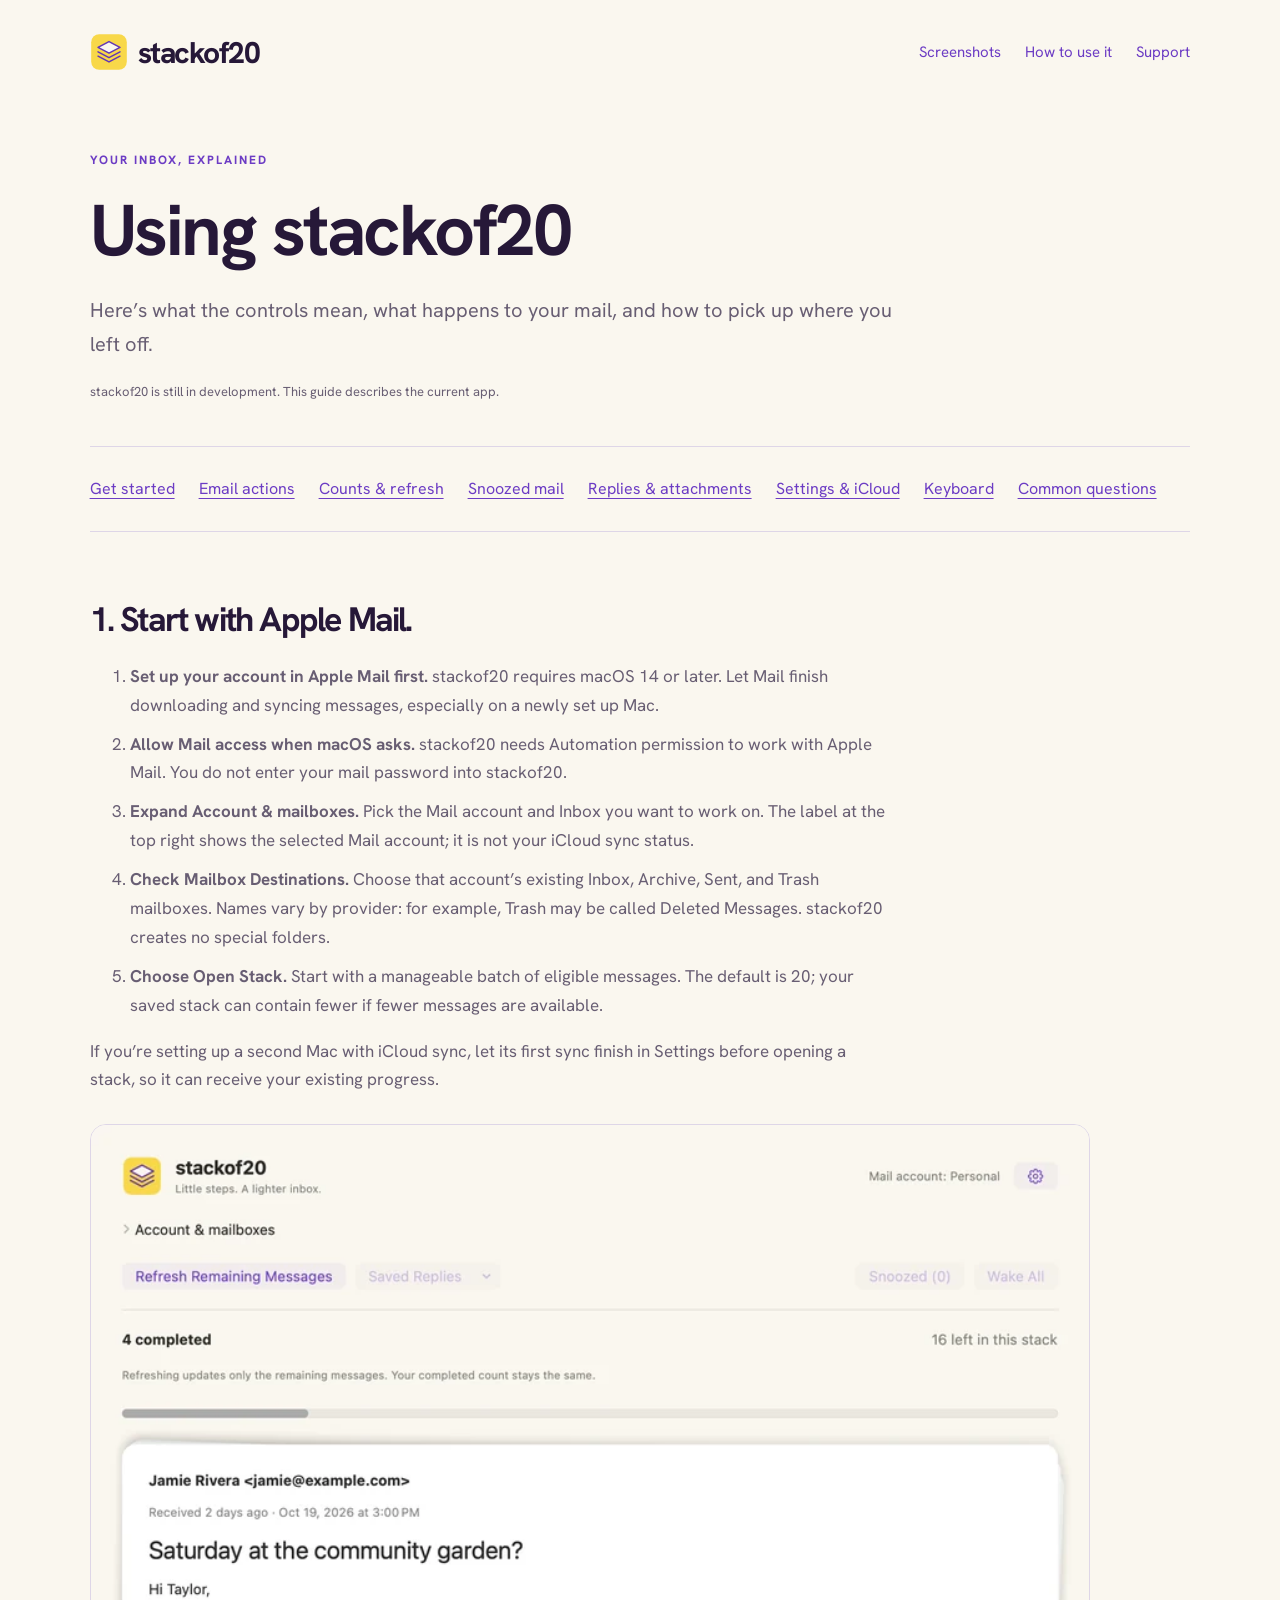
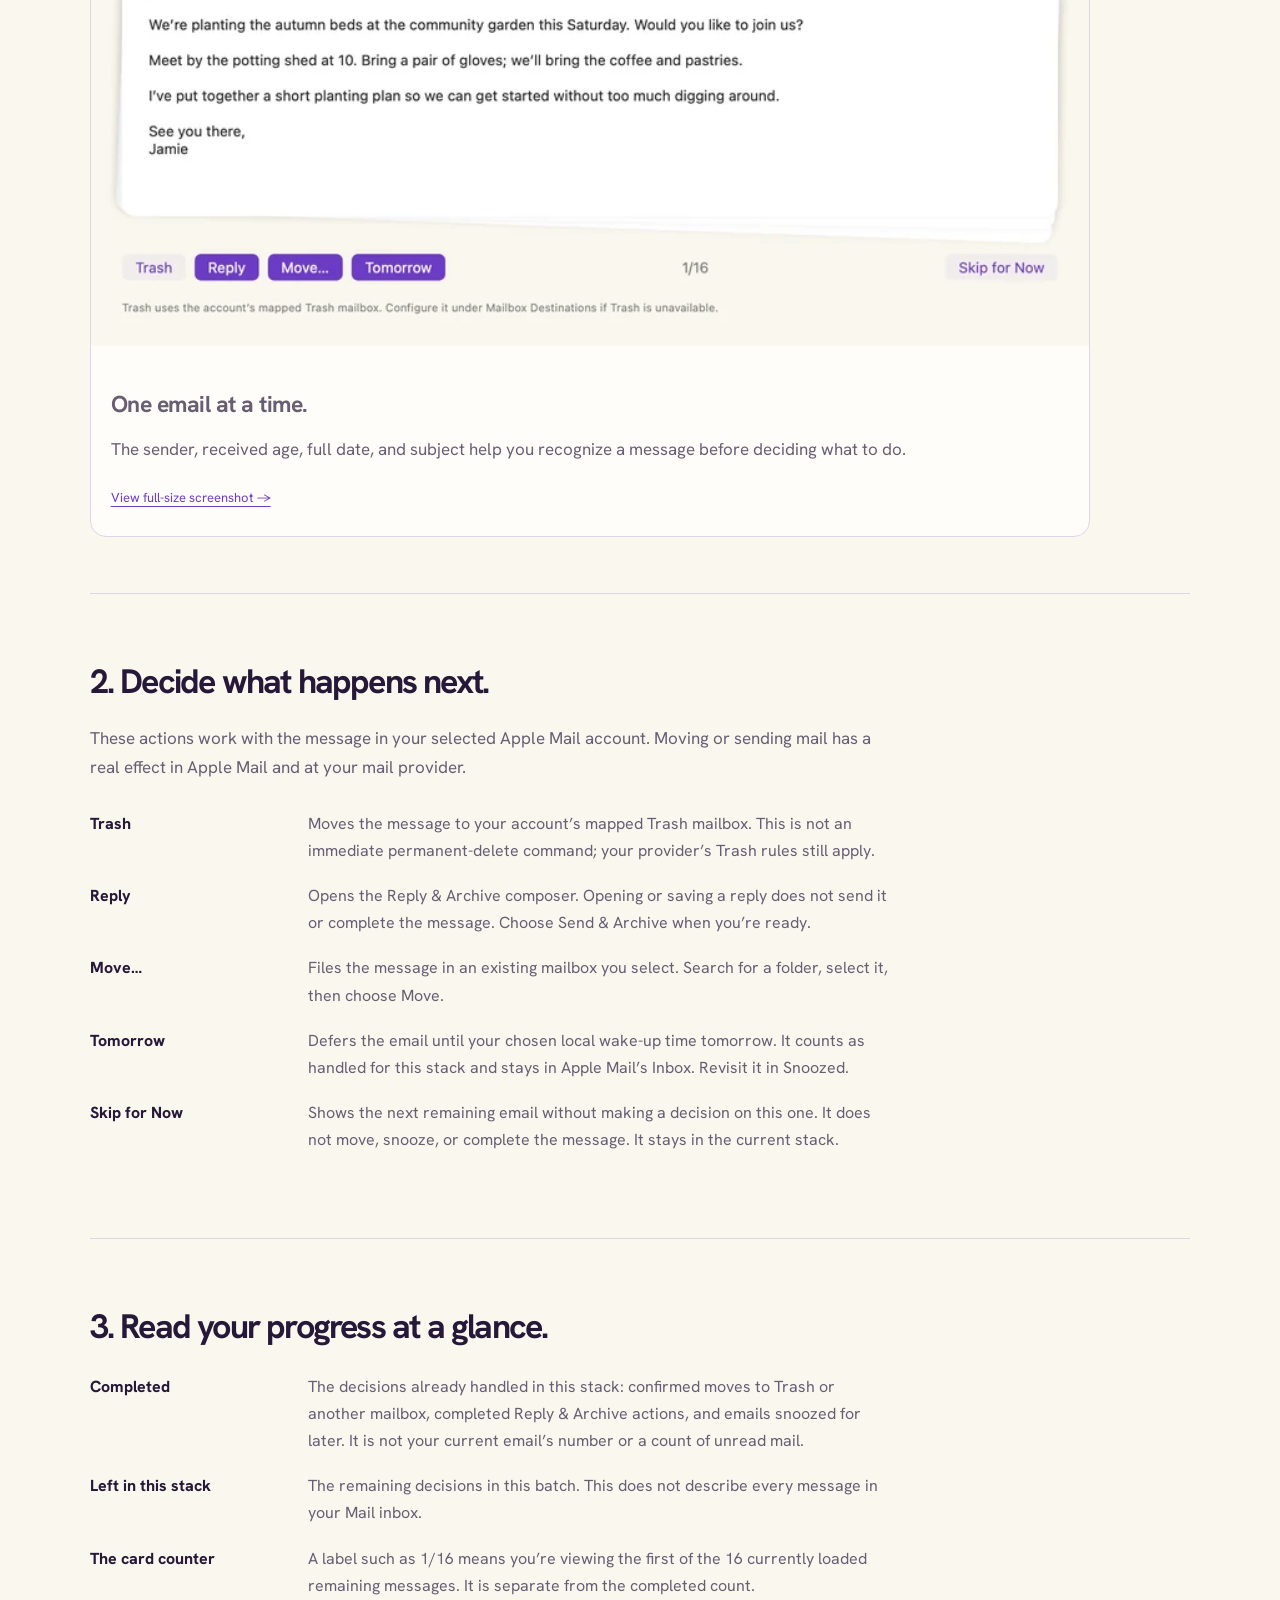
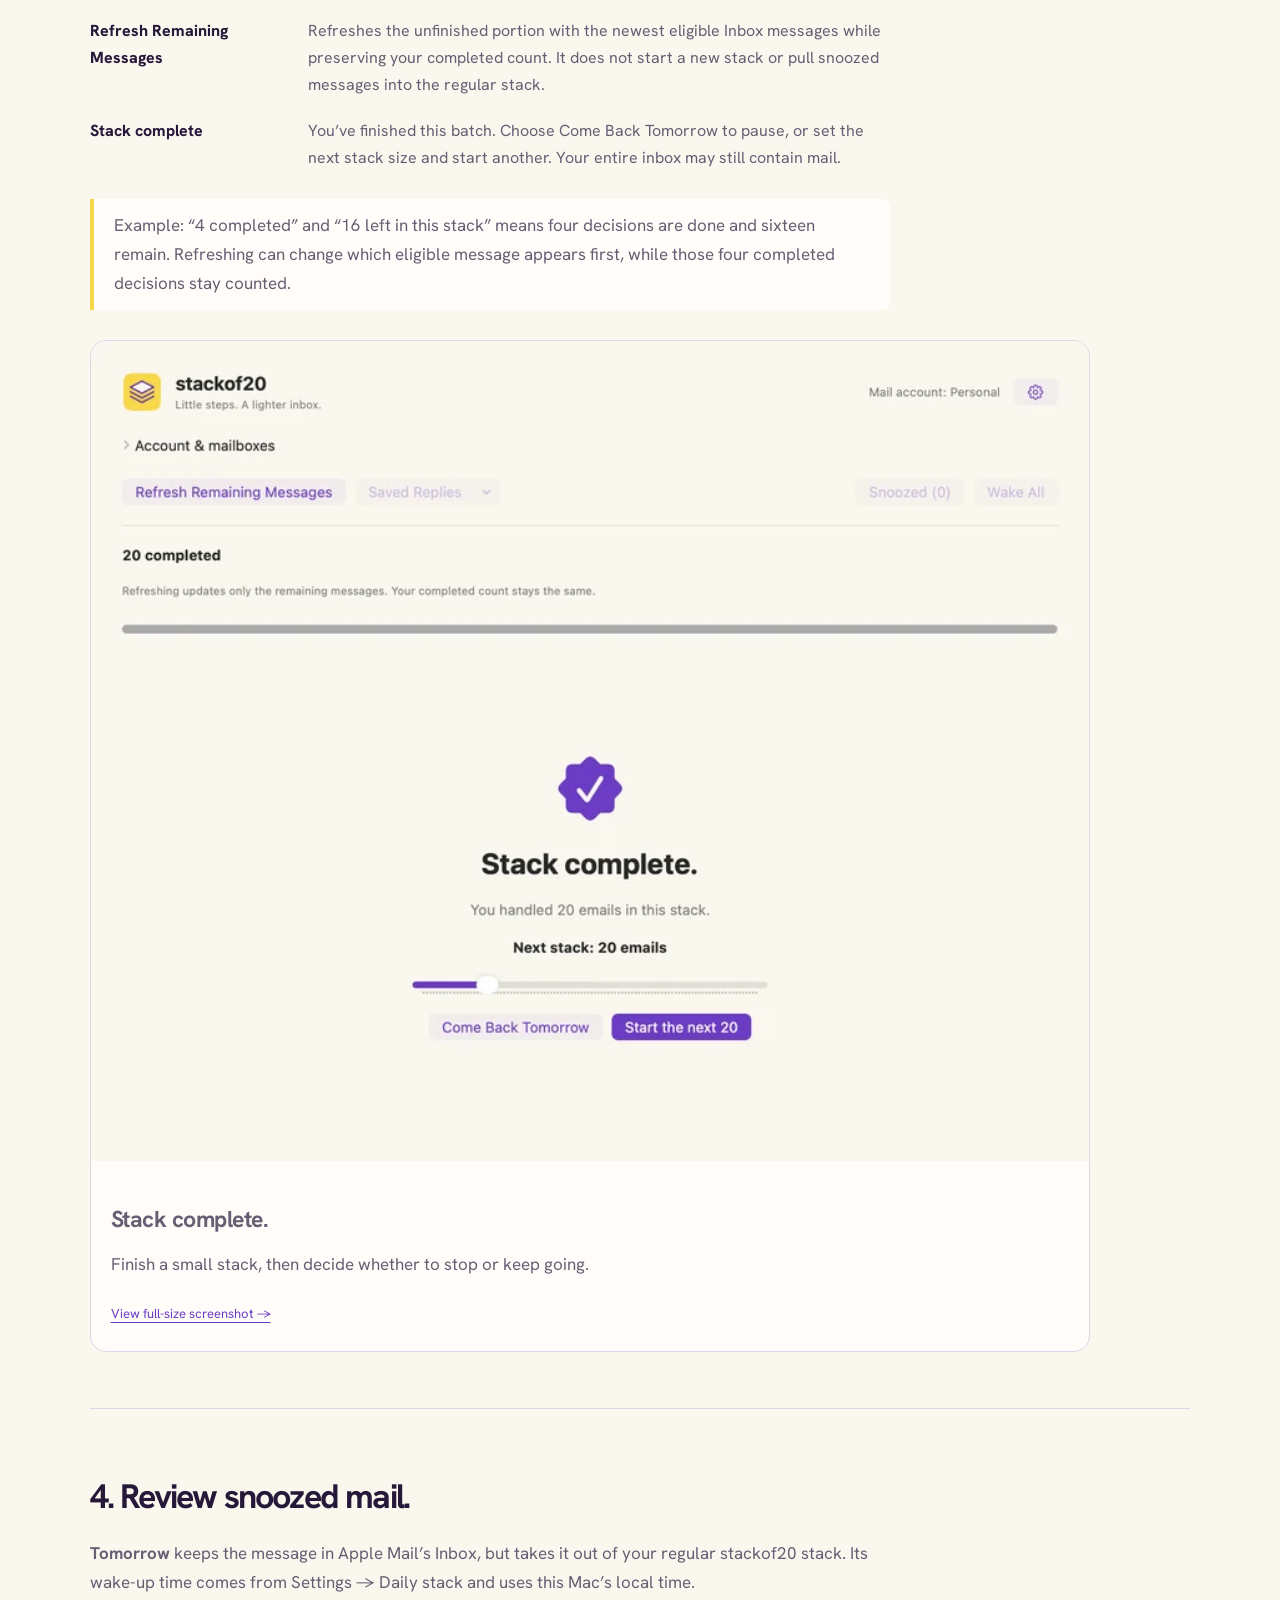
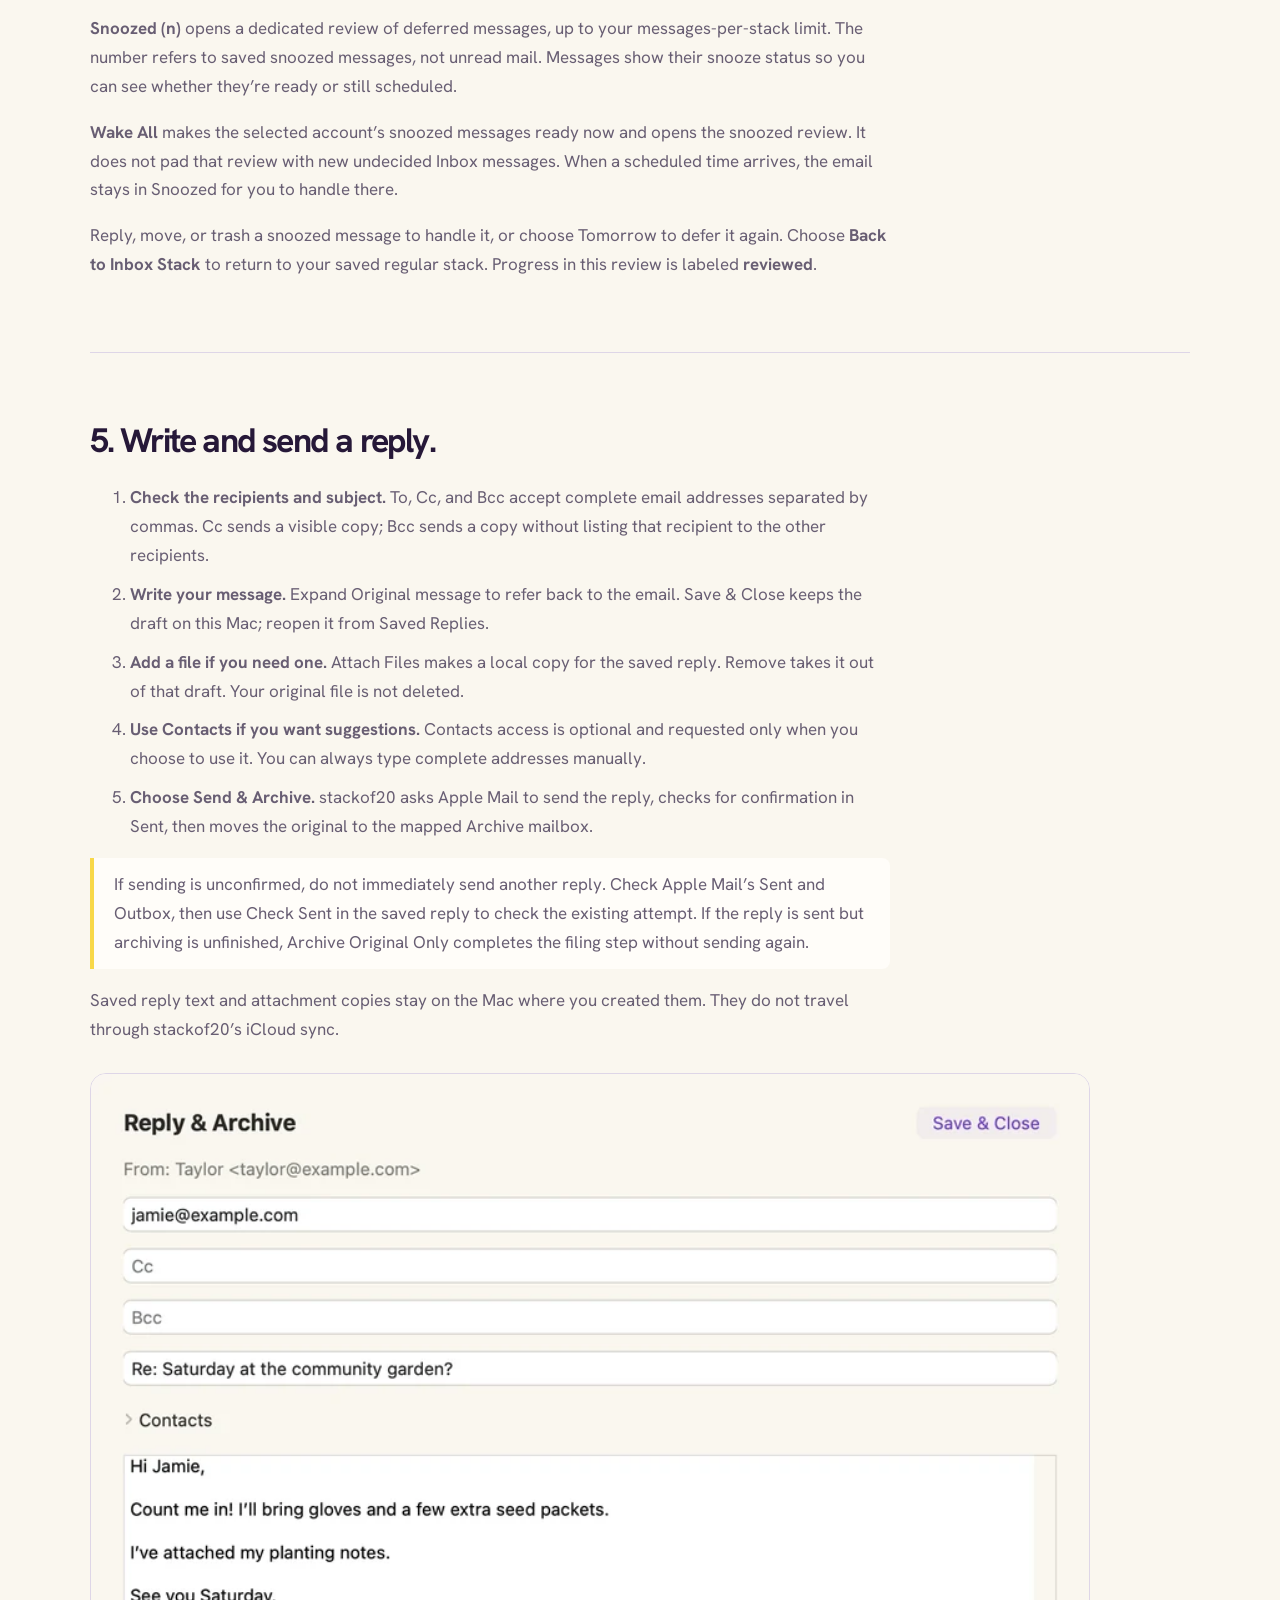
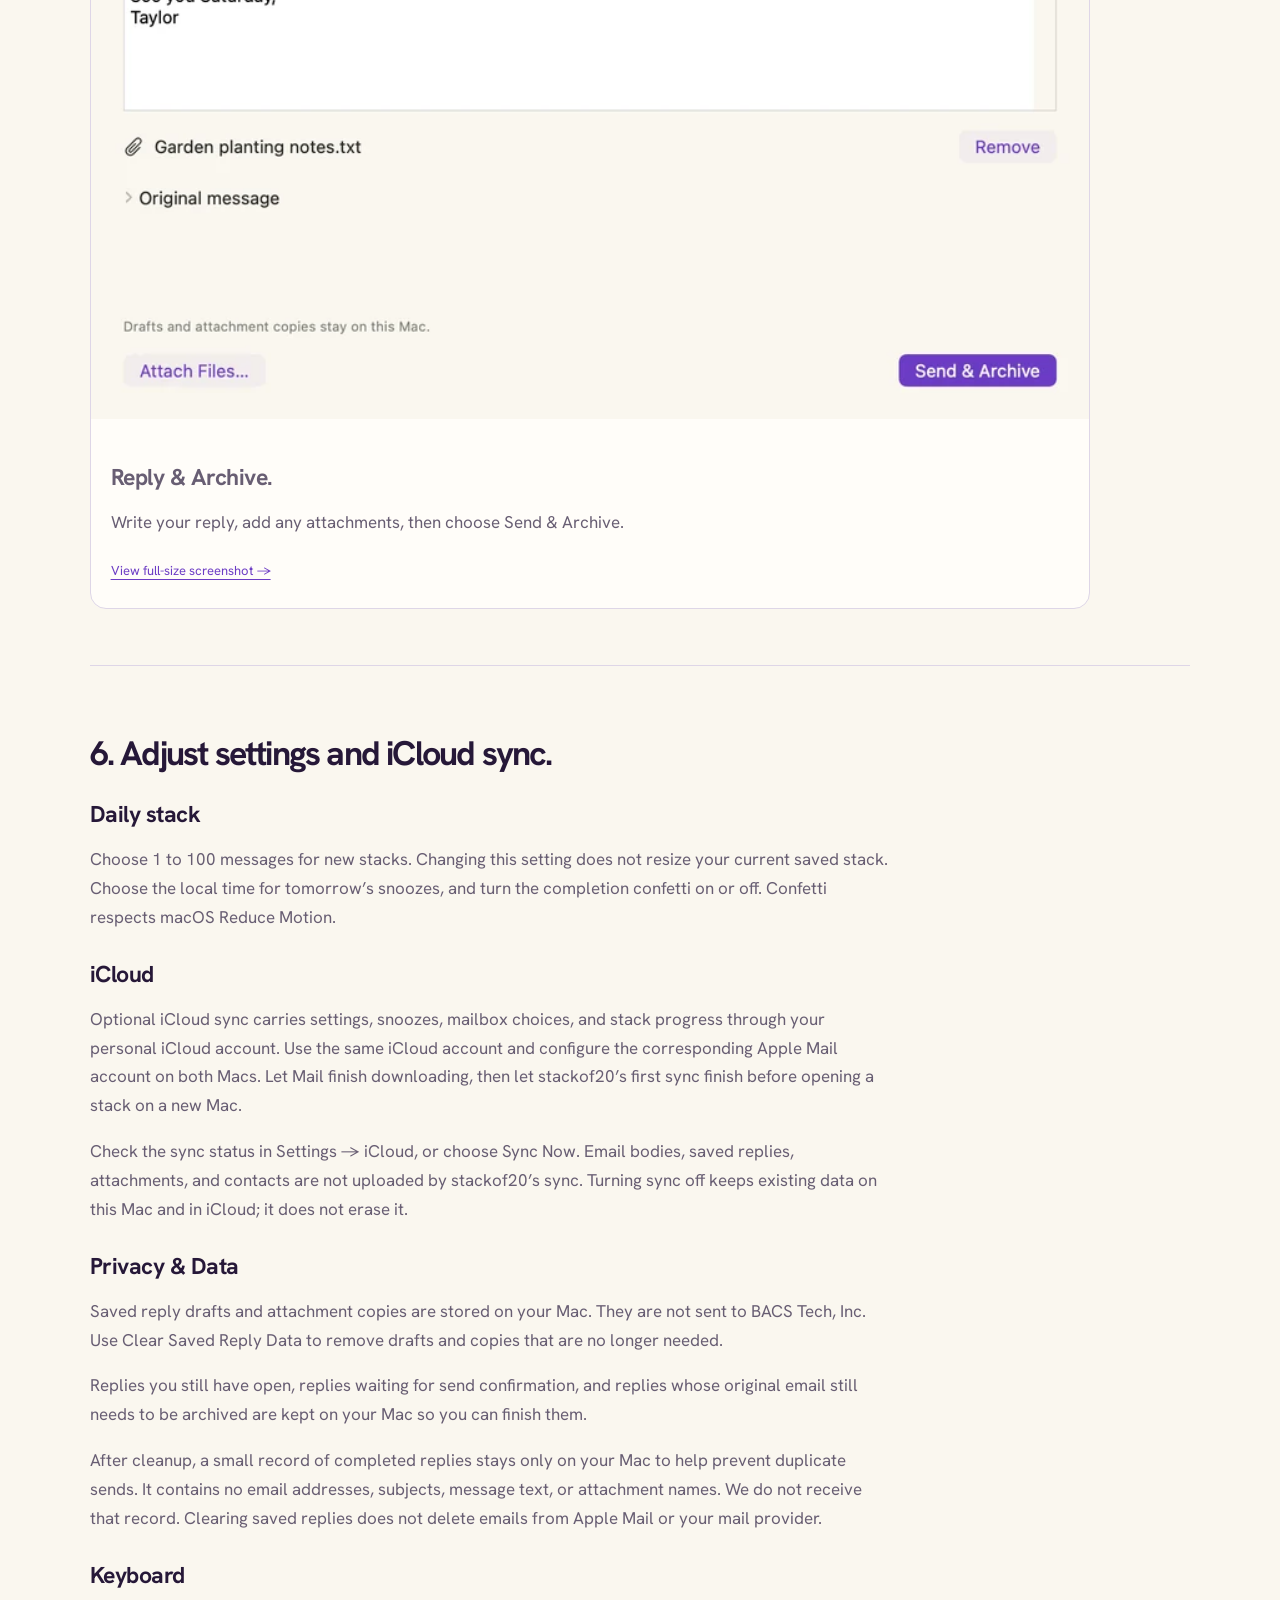
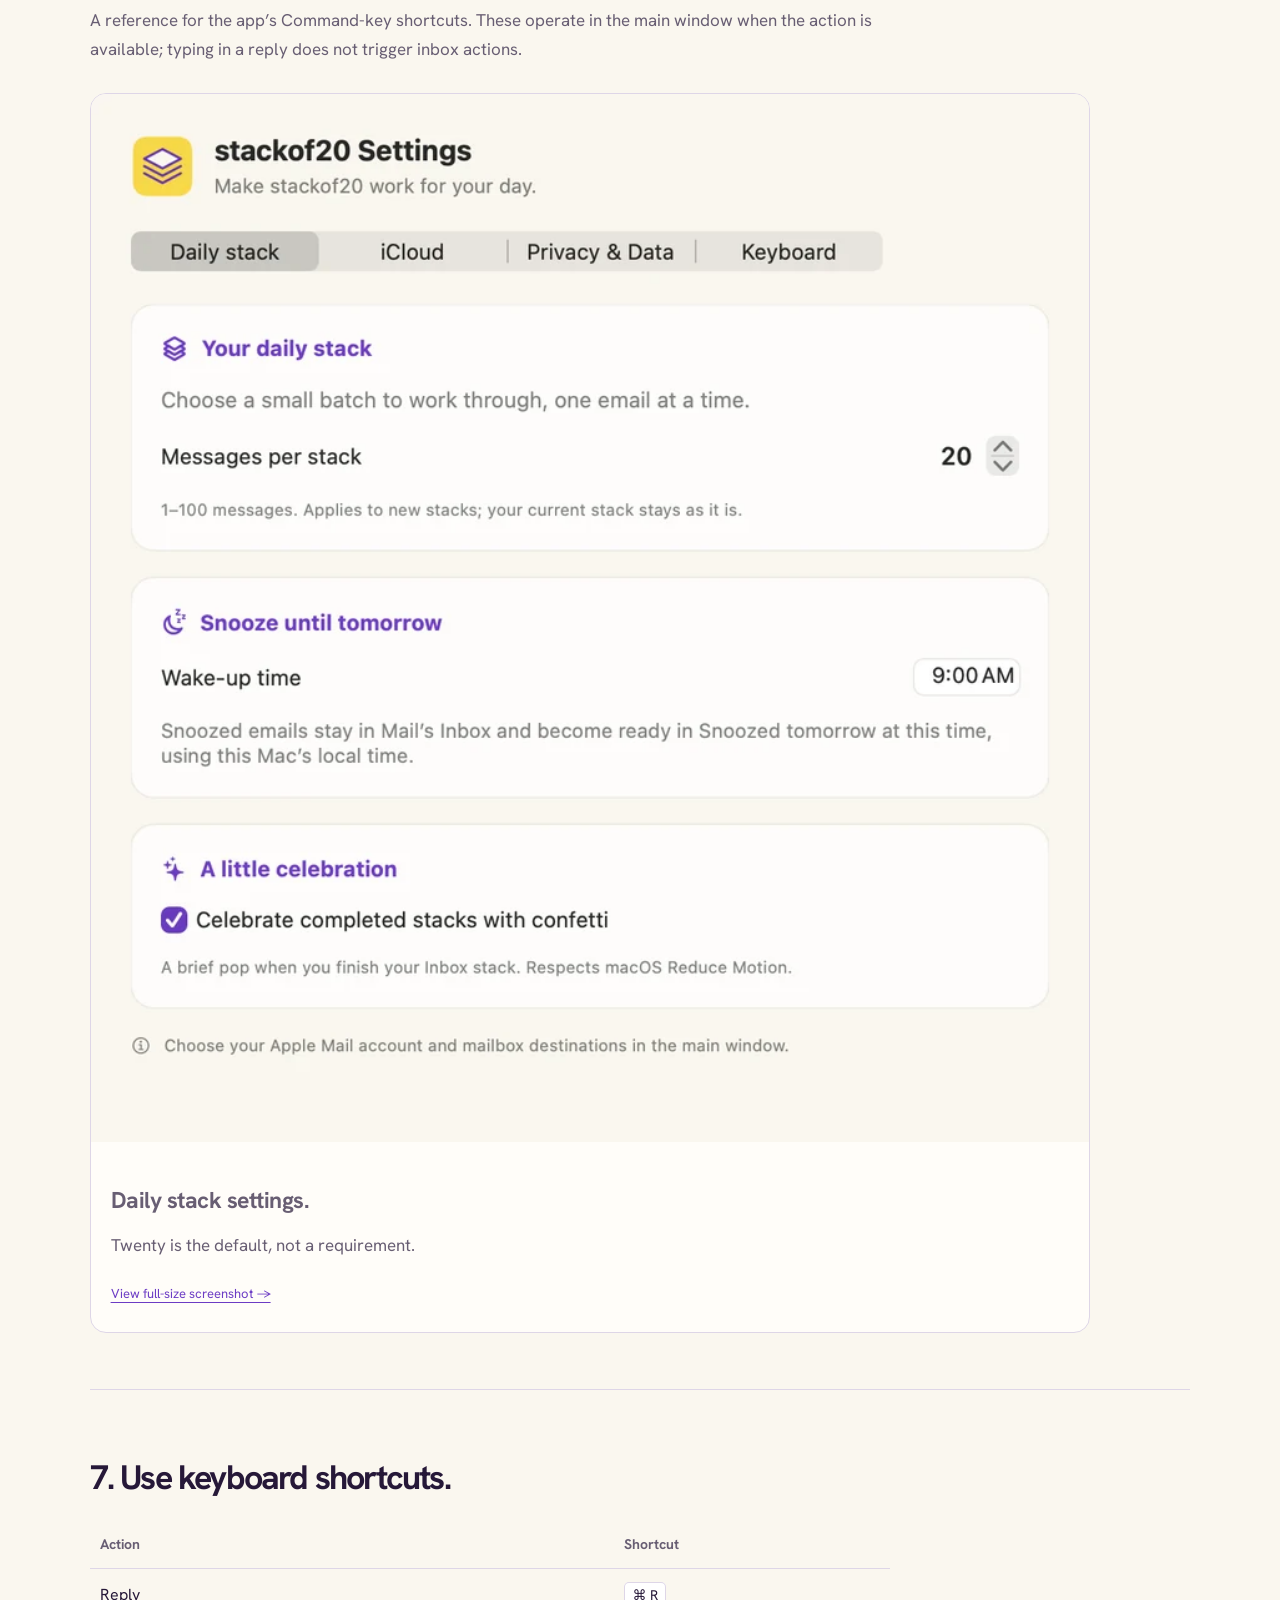
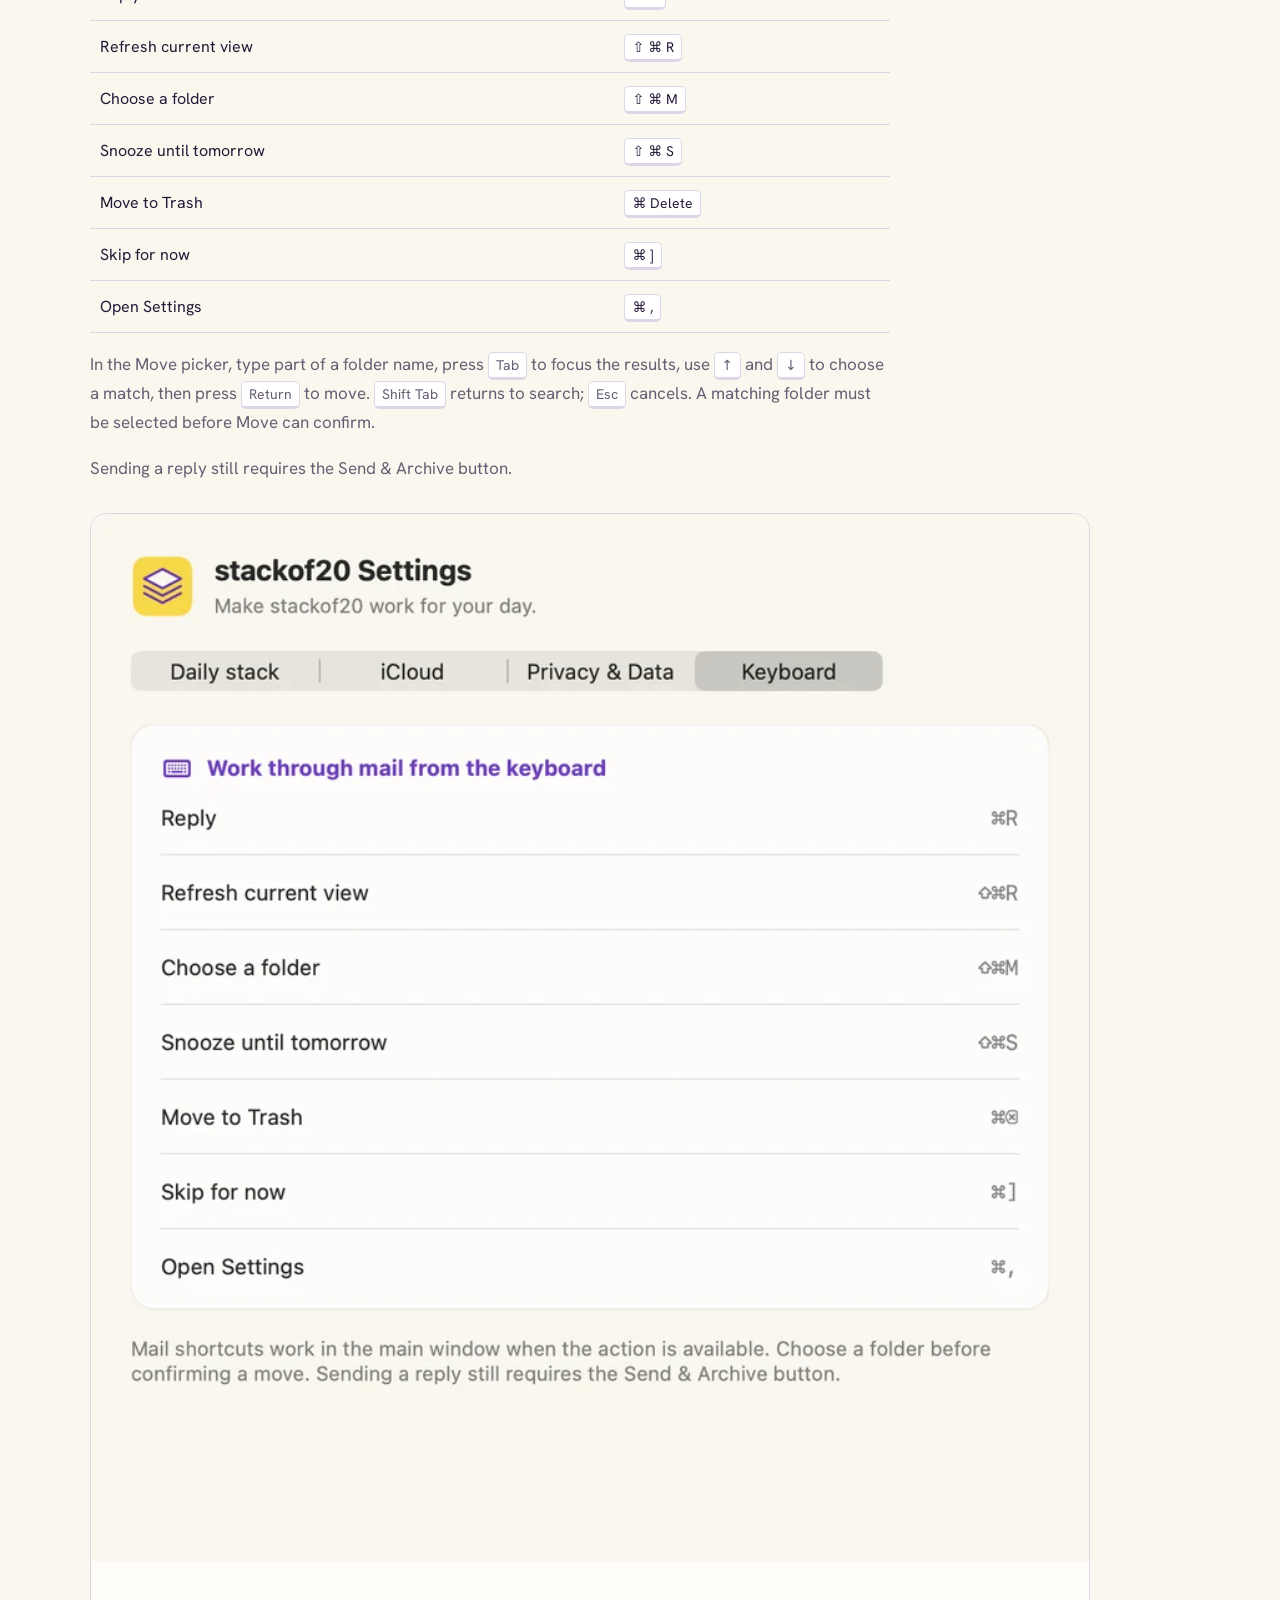
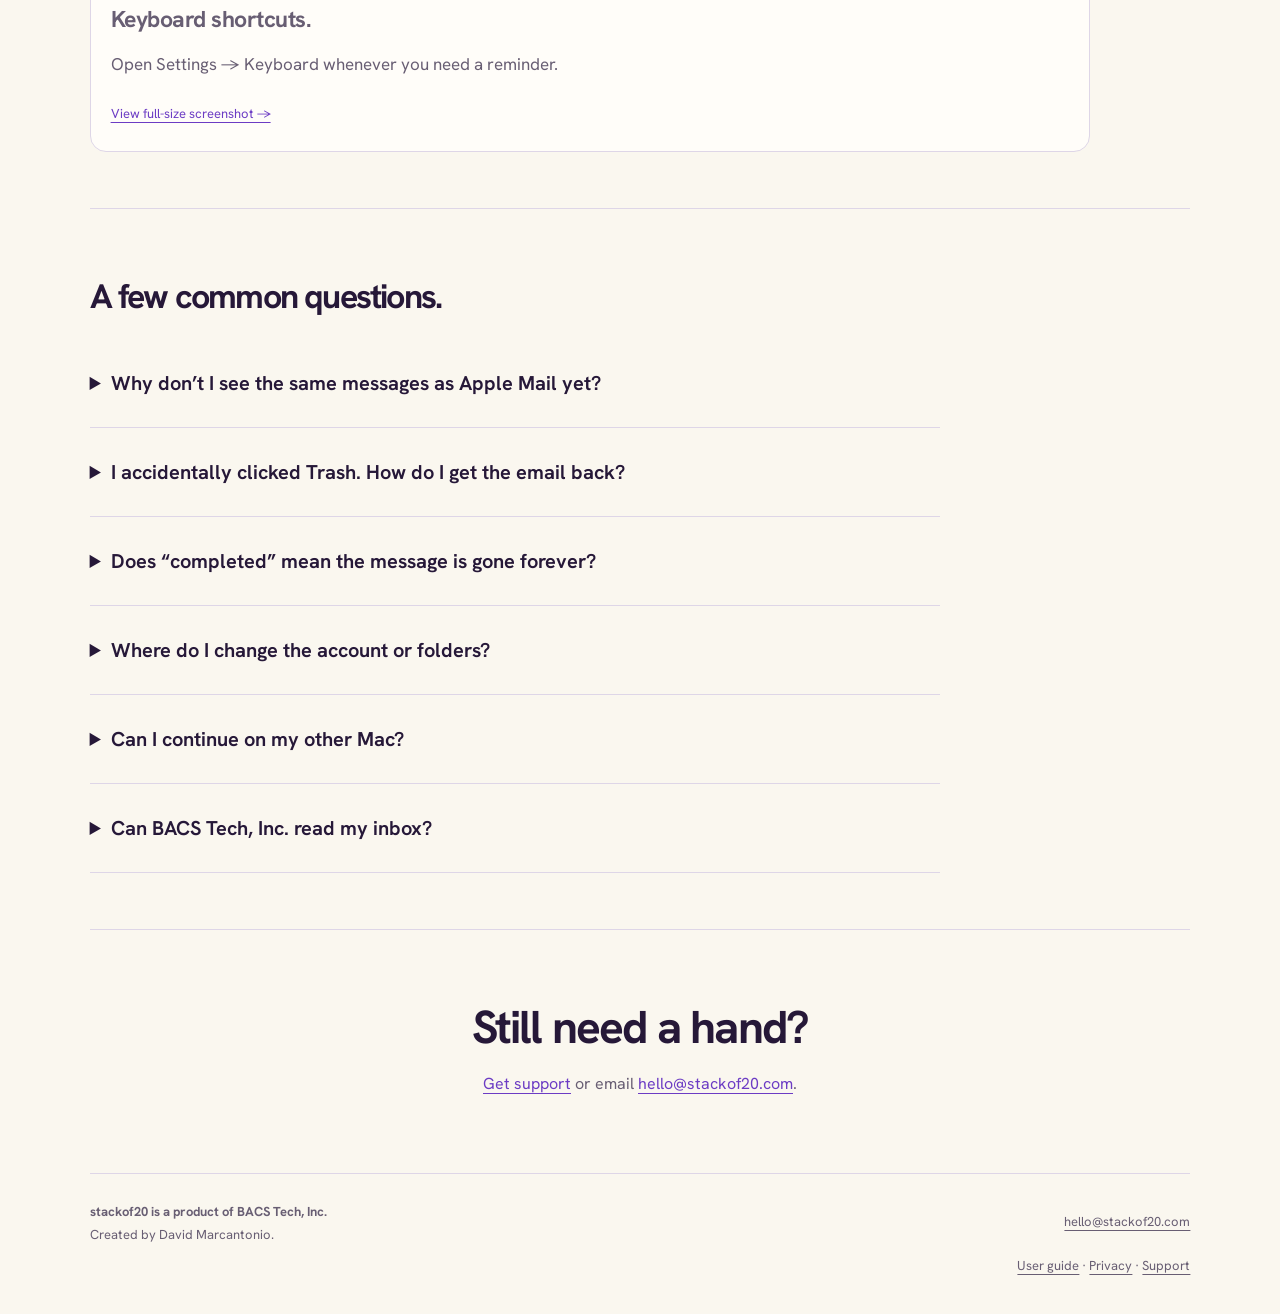
==== commit 39186766: "Explain how to recover accidentally trashed email" ====
--- a/guide.html
+++ b/guide.html
@@ -7,4 +7,4 @@
 <section class="guide-section" id="replies"><div class="guide-content"><h2>5. Write and send a reply.</h2><ol><li><strong>Check the recipients and subject.</strong> To, Cc, and Bcc accept complete email addresses separated by commas. Cc sends a visible copy; Bcc sends a copy without listing that recipient to the other recipients.</li><li><strong>Write your message.</strong> Expand Original message to refer back to the email. Save & Close keeps the draft on this Mac; reopen it from Saved Replies.</li><li><strong>Add a file if you need one.</strong> Attach Files makes a local copy for the saved reply. Remove takes it out of that draft. Your original file is not deleted.</li><li><strong>Use Contacts if you want suggestions.</strong> Contacts access is optional and requested only when you choose to use it. You can always type complete addresses manually.</li><li><strong>Choose Send & Archive.</strong> stackof20 asks Apple Mail to send the reply, checks for confirmation in Sent, then moves the original to the mapped Archive mailbox.</li></ol><p class="note">If sending is unconfirmed, do not immediately send another reply. Check Apple Mail’s Sent and Outbox, then use Check Sent in the saved reply to check the existing attempt. If the reply is sent but archiving is unfinished, Archive Original Only completes the filing step without sending again.</p><p>Saved reply text and attachment copies stay on the Mac where you created them. They do not travel through stackof20’s iCloud sync.</p></div><figure class="screenshot"><a href="assets/screenshots/02-reply-and-archive-a5688d797a.png" aria-label="Enlarge screenshot: Reply &amp; Archive."><img src="assets/screenshots/02-reply-and-archive-1600-a5688d797a.webp" srcset="assets/screenshots/02-reply-and-archive-800-a5688d797a.webp 800w, assets/screenshots/02-reply-and-archive-1600-a5688d797a.webp 1600w" sizes="(max-width: 620px) 88vw, (max-width: 900px) 86vw, 50vw" width="1480" height="1400" alt="Reply composer showing recipients, message text, an attachment, and Send and Archive." loading="lazy" decoding="async"></a><figcaption><h3>Reply &amp; Archive.</h3><p>Write your reply, add any attachments, then choose Send &amp; Archive.</p><a class="image-link" href="assets/screenshots/02-reply-and-archive-a5688d797a.png">View full-size screenshot →</a></figcaption></figure></section>
 <section class="guide-section" id="settings"><div class="guide-content"><h2>6. Adjust settings and iCloud sync.</h2><h3>Daily stack</h3><p>Choose 1 to 100 messages for new stacks. Changing this setting does not resize your current saved stack. Choose the local time for tomorrow’s snoozes, and turn the completion confetti on or off. Confetti respects macOS Reduce Motion.</p><h3>iCloud</h3><p>Optional iCloud sync carries settings, snoozes, mailbox choices, and stack progress through your personal iCloud account. Use the same iCloud account and configure the corresponding Apple Mail account on both Macs. Let Mail finish downloading, then let stackof20’s first sync finish before opening a stack on a new Mac.</p><p>Check the sync status in Settings → iCloud, or choose Sync Now. Email bodies, saved replies, attachments, and contacts are not uploaded by stackof20’s sync. Turning sync off keeps existing data on this Mac and in iCloud; it does not erase it.</p><h3 id="privacy-data">Privacy & Data</h3><p>Saved reply drafts and attachment copies are stored on your Mac. They are not sent to BACS Tech, Inc. Use Clear Saved Reply Data to remove drafts and copies that are no longer needed.</p><p>Replies you still have open, replies waiting for send confirmation, and replies whose original email still needs to be archived are kept on your Mac so you can finish them.</p><p>After cleanup, a small record of completed replies stays only on your Mac to help prevent duplicate sends. It contains no email addresses, subjects, message text, or attachment names. We do not receive that record. Clearing saved replies does not delete emails from Apple Mail or your mail provider.</p><h3>Keyboard</h3><p>A reference for the app’s Command-key shortcuts. These operate in the main window when the action is available; typing in a reply does not trigger inbox actions.</p></div><figure class="screenshot"><a href="assets/screenshots/04-daily-settings-ecdf7d4151.png" aria-label="Enlarge screenshot: Daily stack settings."><img src="assets/screenshots/04-daily-settings-1600-ecdf7d4151.webp" srcset="assets/screenshots/04-daily-settings-800-ecdf7d4151.webp 800w, assets/screenshots/04-daily-settings-1600-ecdf7d4151.webp 1600w" sizes="(max-width: 620px) 88vw, (max-width: 900px) 86vw, 50vw" width="1200" height="1260" alt="Daily settings for batch size, local wake-up time, and confetti." loading="lazy" decoding="async"></a><figcaption><h3>Daily stack settings.</h3><p>Twenty is the default, not a requirement.</p><a class="image-link" href="assets/screenshots/04-daily-settings-ecdf7d4151.png">View full-size screenshot →</a></figcaption></figure></section>
 <section class="guide-section" id="shortcuts"><div class="guide-content"><h2>7. Use keyboard shortcuts.</h2><div class="table-scroll"><table><thead><tr><th scope="col">Action</th><th scope="col">Shortcut</th></tr></thead><tbody><tr><td>Reply</td><td><kbd>⌘ R</kbd></td></tr><tr><td>Refresh current view</td><td><kbd>⇧ ⌘ R</kbd></td></tr><tr><td>Choose a folder</td><td><kbd>⇧ ⌘ M</kbd></td></tr><tr><td>Snooze until tomorrow</td><td><kbd>⇧ ⌘ S</kbd></td></tr><tr><td>Move to Trash</td><td><kbd>⌘ Delete</kbd></td></tr><tr><td>Skip for now</td><td><kbd>⌘ ]</kbd></td></tr><tr><td>Open Settings</td><td><kbd>⌘ ,</kbd></td></tr></tbody></table></div><p>In the Move picker, type part of a folder name, press <kbd>Tab</kbd> to focus the results, use <kbd>↑</kbd> and <kbd>↓</kbd> to choose a match, then press <kbd>Return</kbd> to move. <kbd>Shift Tab</kbd> returns to search; <kbd>Esc</kbd> cancels. A matching folder must be selected before Move can confirm.</p><p>Sending a reply still requires the Send & Archive button.</p></div><figure class="screenshot"><a href="assets/screenshots/05-keyboard-shortcuts-4008267e11.png" aria-label="Enlarge screenshot: Keyboard shortcuts."><img src="assets/screenshots/05-keyboard-shortcuts-1600-4008267e11.webp" srcset="assets/screenshots/05-keyboard-shortcuts-800-4008267e11.webp 800w, assets/screenshots/05-keyboard-shortcuts-1600-4008267e11.webp 1600w" sizes="(max-width: 620px) 88vw, (max-width: 900px) 86vw, 50vw" width="1200" height="1260" alt="Keyboard shortcut reference in stackof20 Settings." loading="lazy" decoding="async"></a><figcaption><h3>Keyboard shortcuts.</h3><p>Open Settings → Keyboard whenever you need a reminder.</p><a class="image-link" href="assets/screenshots/05-keyboard-shortcuts-4008267e11.png">View full-size screenshot →</a></figcaption></figure></section>
-<section class="guide-section" id="questions"><h2>A few common questions.</h2><details><summary>Why don’t I see the same messages as Apple Mail yet?</summary><p>stackof20 reads the selected account and mailbox through Apple Mail. Check those choices and let Mail finish downloading or syncing, then use Refresh Remaining Messages. Snoozed messages are intentionally kept in their separate review. If an error remains, <a href="support.html">contact support</a> with the error text and app version, without private mail content.</p></details><details><summary>Does “completed” mean the message is gone forever?</summary><p>No. It means you’ve handled that decision in this stack. Moved or archived mail lives in the destination you chose. Trash follows your provider’s retention rules. Snoozed mail stays in Mail’s Inbox. Skip for Now leaves the decision unfinished.</p></details><details><summary>Where do I change the account or folders?</summary><p>Expand Account & mailboxes in the main window, then choose the account, Inbox, and Mailbox Destinations. The gear opens the app’s Daily stack, iCloud, Privacy & Data, and Keyboard settings.</p></details><details><summary>Can I continue on my other Mac?</summary><p>Yes, with optional iCloud sync enabled on both Macs, the same iCloud account, and the corresponding account set up and downloaded in Apple Mail. Let sync finish before switching. Saved reply drafts and attachment copies remain on the Mac where you created them.</p></details><details><summary>Can BACS Tech, Inc. read my inbox?</summary><p>We do not receive your inbox or reply content. The app has no ads, analytics, or tracking. Read the <a href="privacy.html">privacy policy</a> for details about local storage, Apple Mail, and optional iCloud sync.</p></details></section><section class="finish"><h2>Still need a hand?</h2><p><a href="support.html">Get support</a> or email <a href="mailto:hello@stackof20.com">hello@stackof20.com</a>.</p></section><footer><div><strong>stackof20 is a product of BACS Tech, Inc.</strong><br>Created by David Marcantonio.</div><div class="footer-links"><a href="mailto:hello@stackof20.com">hello@stackof20.com</a><br><a href="guide.html">User guide</a> · <a href="privacy.html">Privacy</a> · <a href="support.html">Support</a></div></footer></main></body></html>
+<section class="guide-section" id="questions"><h2>A few common questions.</h2><details><summary>Why don’t I see the same messages as Apple Mail yet?</summary><p>stackof20 reads the selected account and mailbox through Apple Mail. Check those choices and let Mail finish downloading or syncing, then use Refresh Remaining Messages. Snoozed messages are intentionally kept in their separate review. If an error remains, <a href="support.html">contact support</a> with the error text and app version, without private mail content.</p></details><details><summary>I accidentally clicked Trash. How do I get the email back?</summary><p>In Apple Mail, open the Trash mailbox for the same account you were using in stackof20. It may be called Deleted Messages or Bin. Find the email, then move it back to Inbox or another mailbox.</p><p>Choosing Trash in stackof20 moves the email to that mailbox. You can recover it there until Trash is emptied or your mail provider permanently removes it.</p></details><details><summary>Does “completed” mean the message is gone forever?</summary><p>No. It means you’ve handled that decision in this stack. Moved or archived mail lives in the destination you chose. Trash follows your provider’s retention rules. Snoozed mail stays in Mail’s Inbox. Skip for Now leaves the decision unfinished.</p></details><details><summary>Where do I change the account or folders?</summary><p>Expand Account & mailboxes in the main window, then choose the account, Inbox, and Mailbox Destinations. The gear opens the app’s Daily stack, iCloud, Privacy & Data, and Keyboard settings.</p></details><details><summary>Can I continue on my other Mac?</summary><p>Yes, with optional iCloud sync enabled on both Macs, the same iCloud account, and the corresponding account set up and downloaded in Apple Mail. Let sync finish before switching. Saved reply drafts and attachment copies remain on the Mac where you created them.</p></details><details><summary>Can BACS Tech, Inc. read my inbox?</summary><p>We do not receive your inbox or reply content. The app has no ads, analytics, or tracking. Read the <a href="privacy.html">privacy policy</a> for details about local storage, Apple Mail, and optional iCloud sync.</p></details></section><section class="finish"><h2>Still need a hand?</h2><p><a href="support.html">Get support</a> or email <a href="mailto:hello@stackof20.com">hello@stackof20.com</a>.</p></section><footer><div><strong>stackof20 is a product of BACS Tech, Inc.</strong><br>Created by David Marcantonio.</div><div class="footer-links"><a href="mailto:hello@stackof20.com">hello@stackof20.com</a><br><a href="guide.html">User guide</a> · <a href="privacy.html">Privacy</a> · <a href="support.html">Support</a></div></footer></main></body></html>
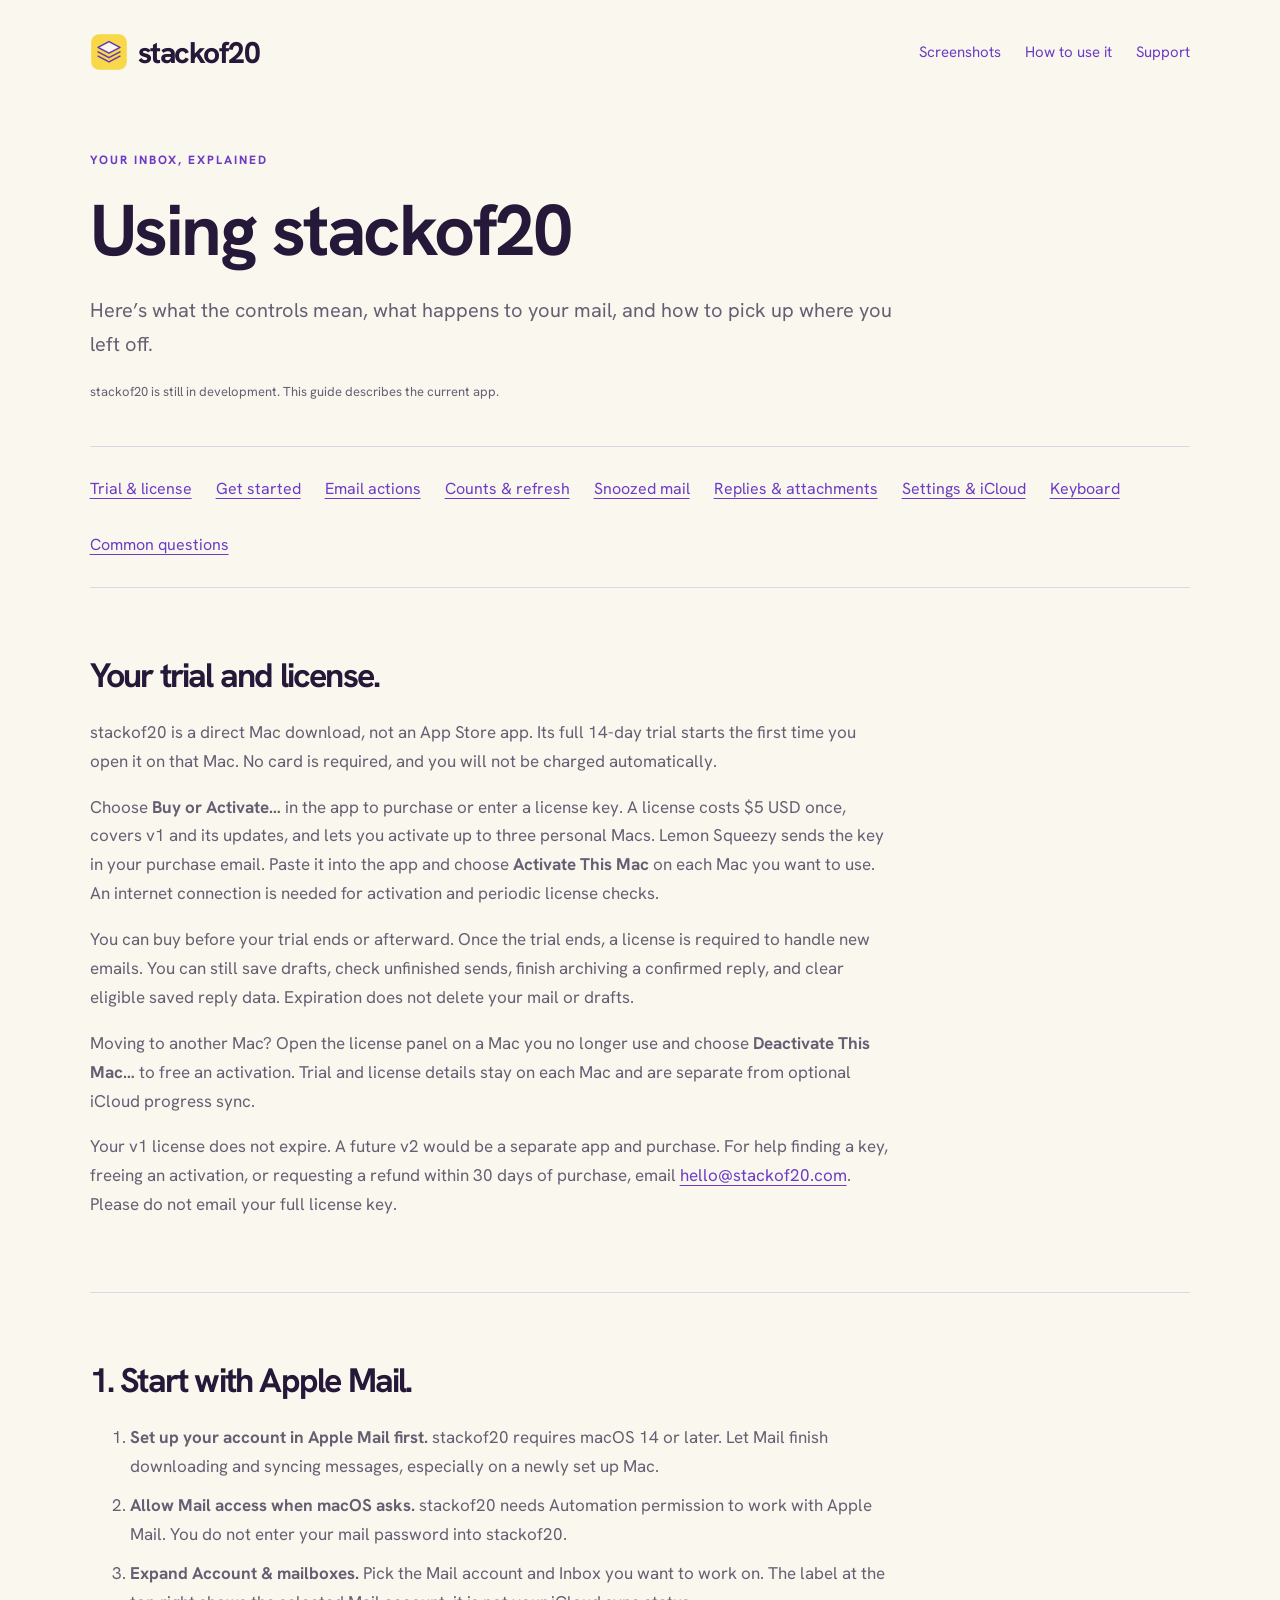
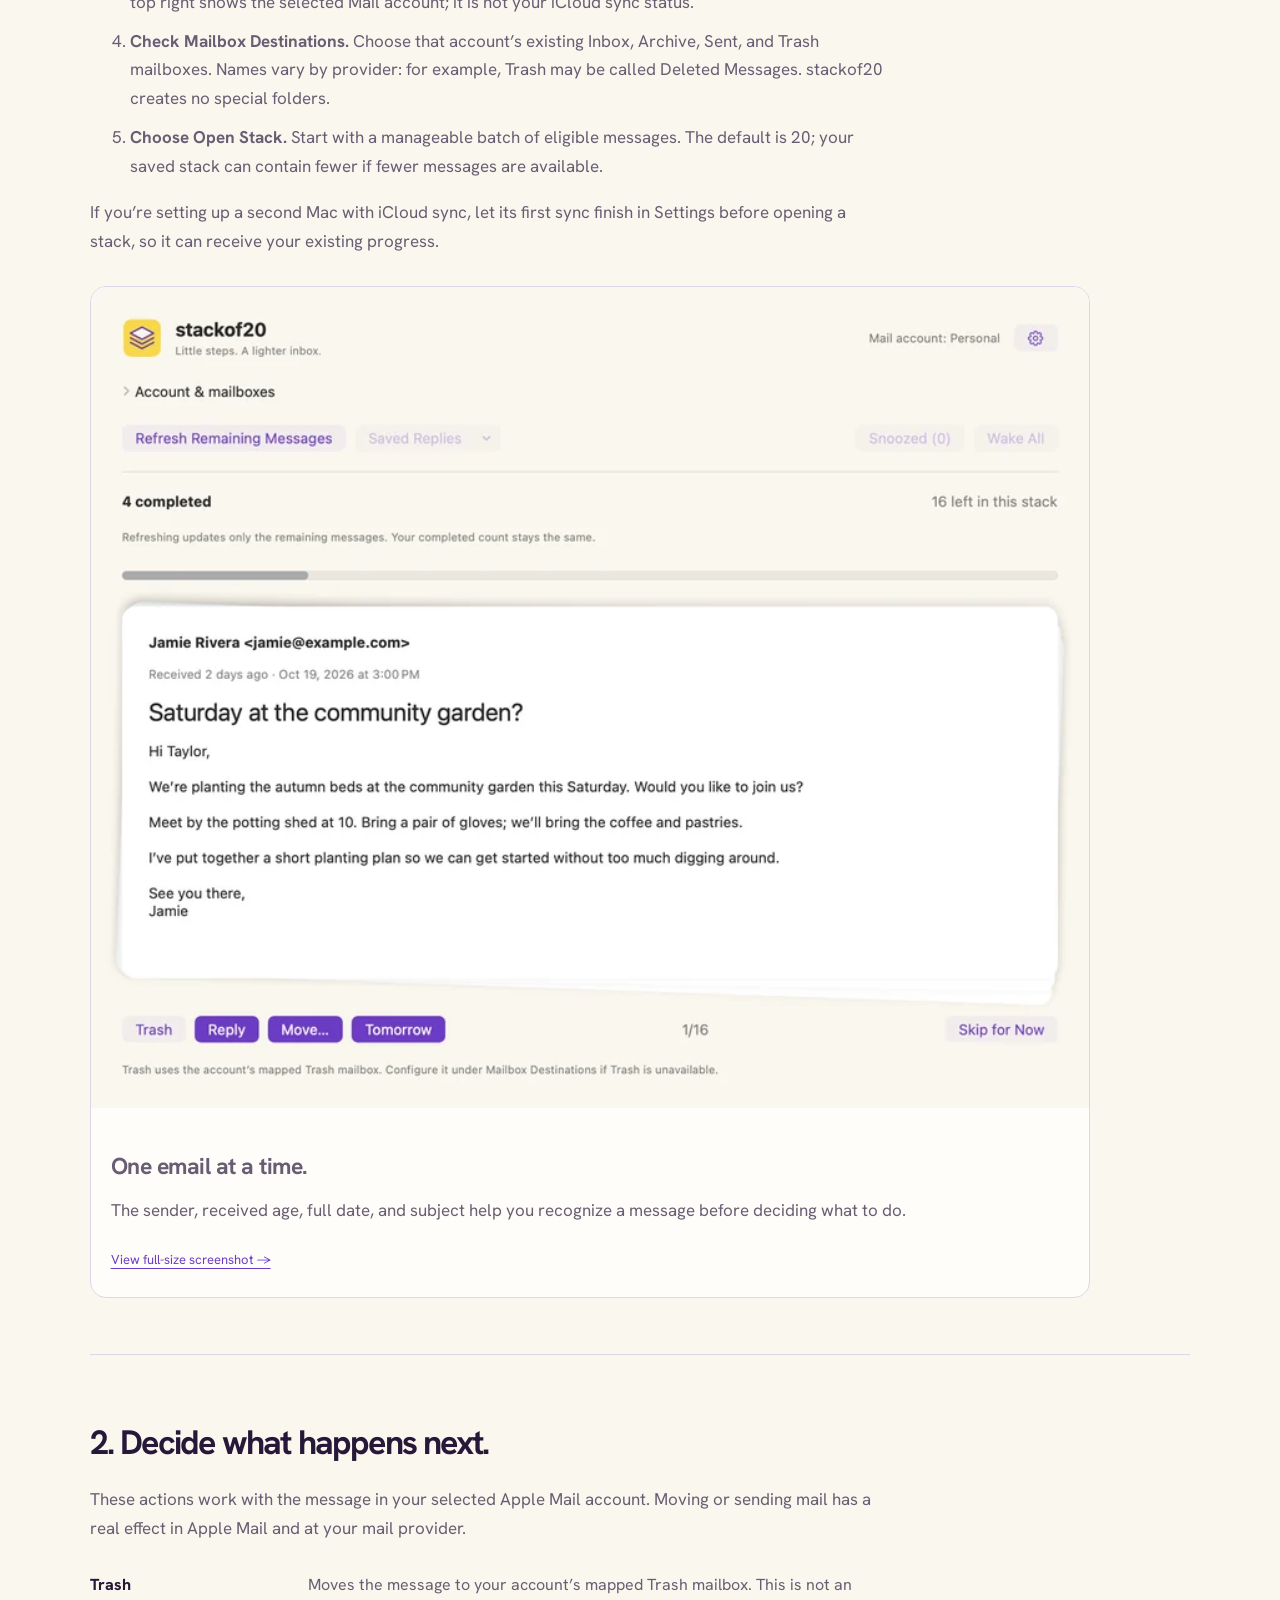
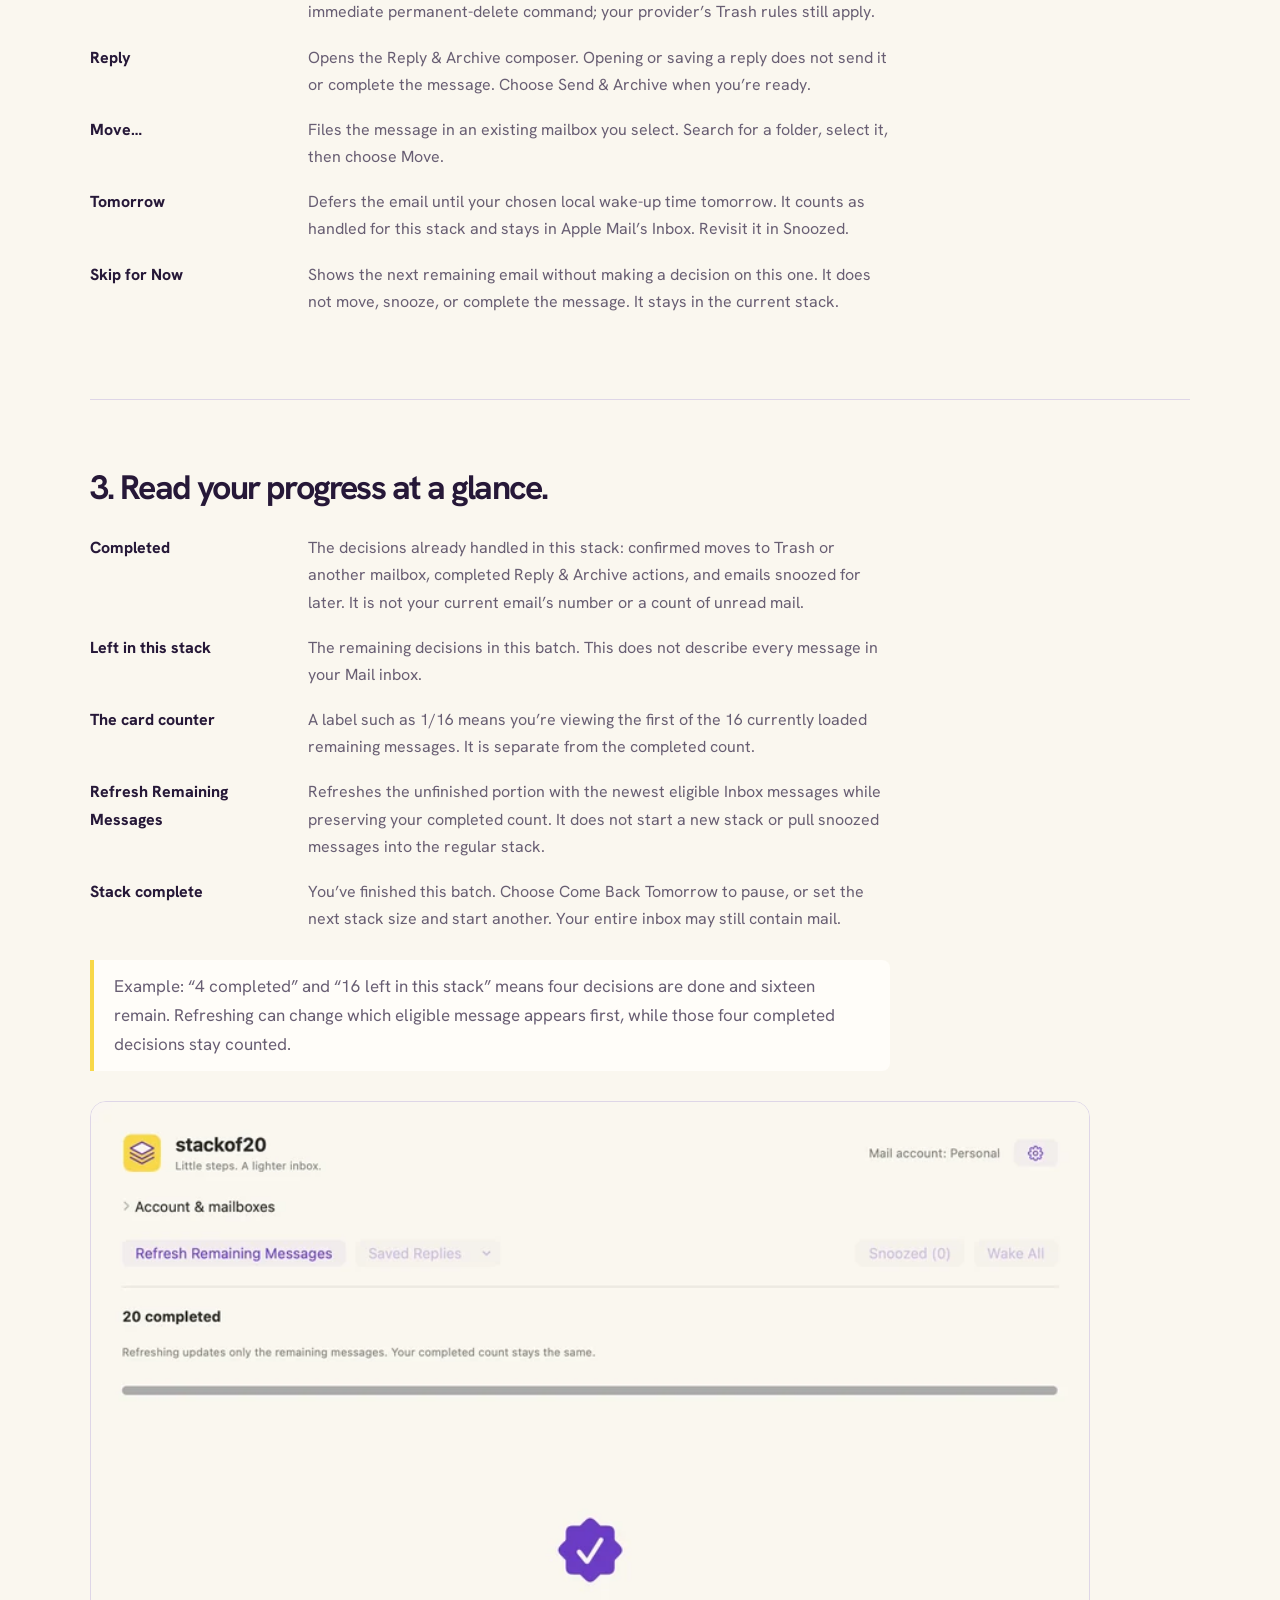
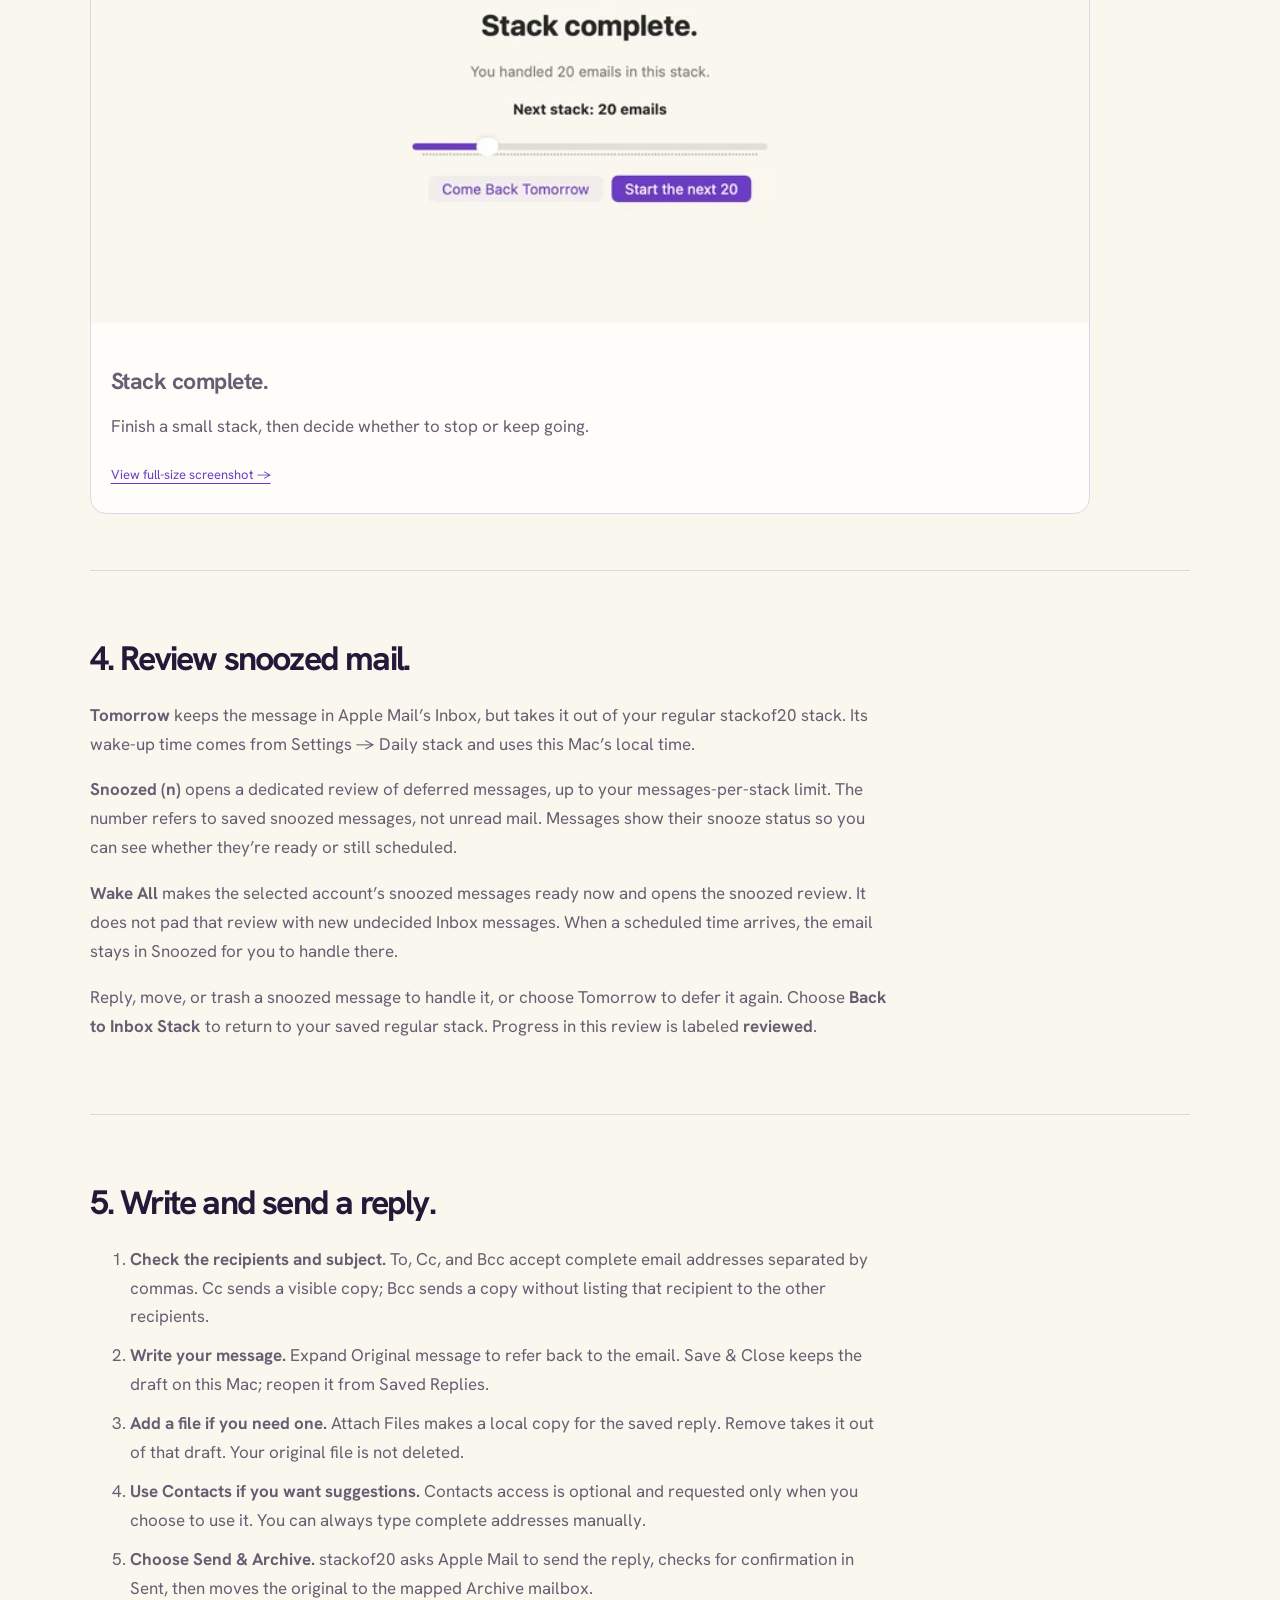
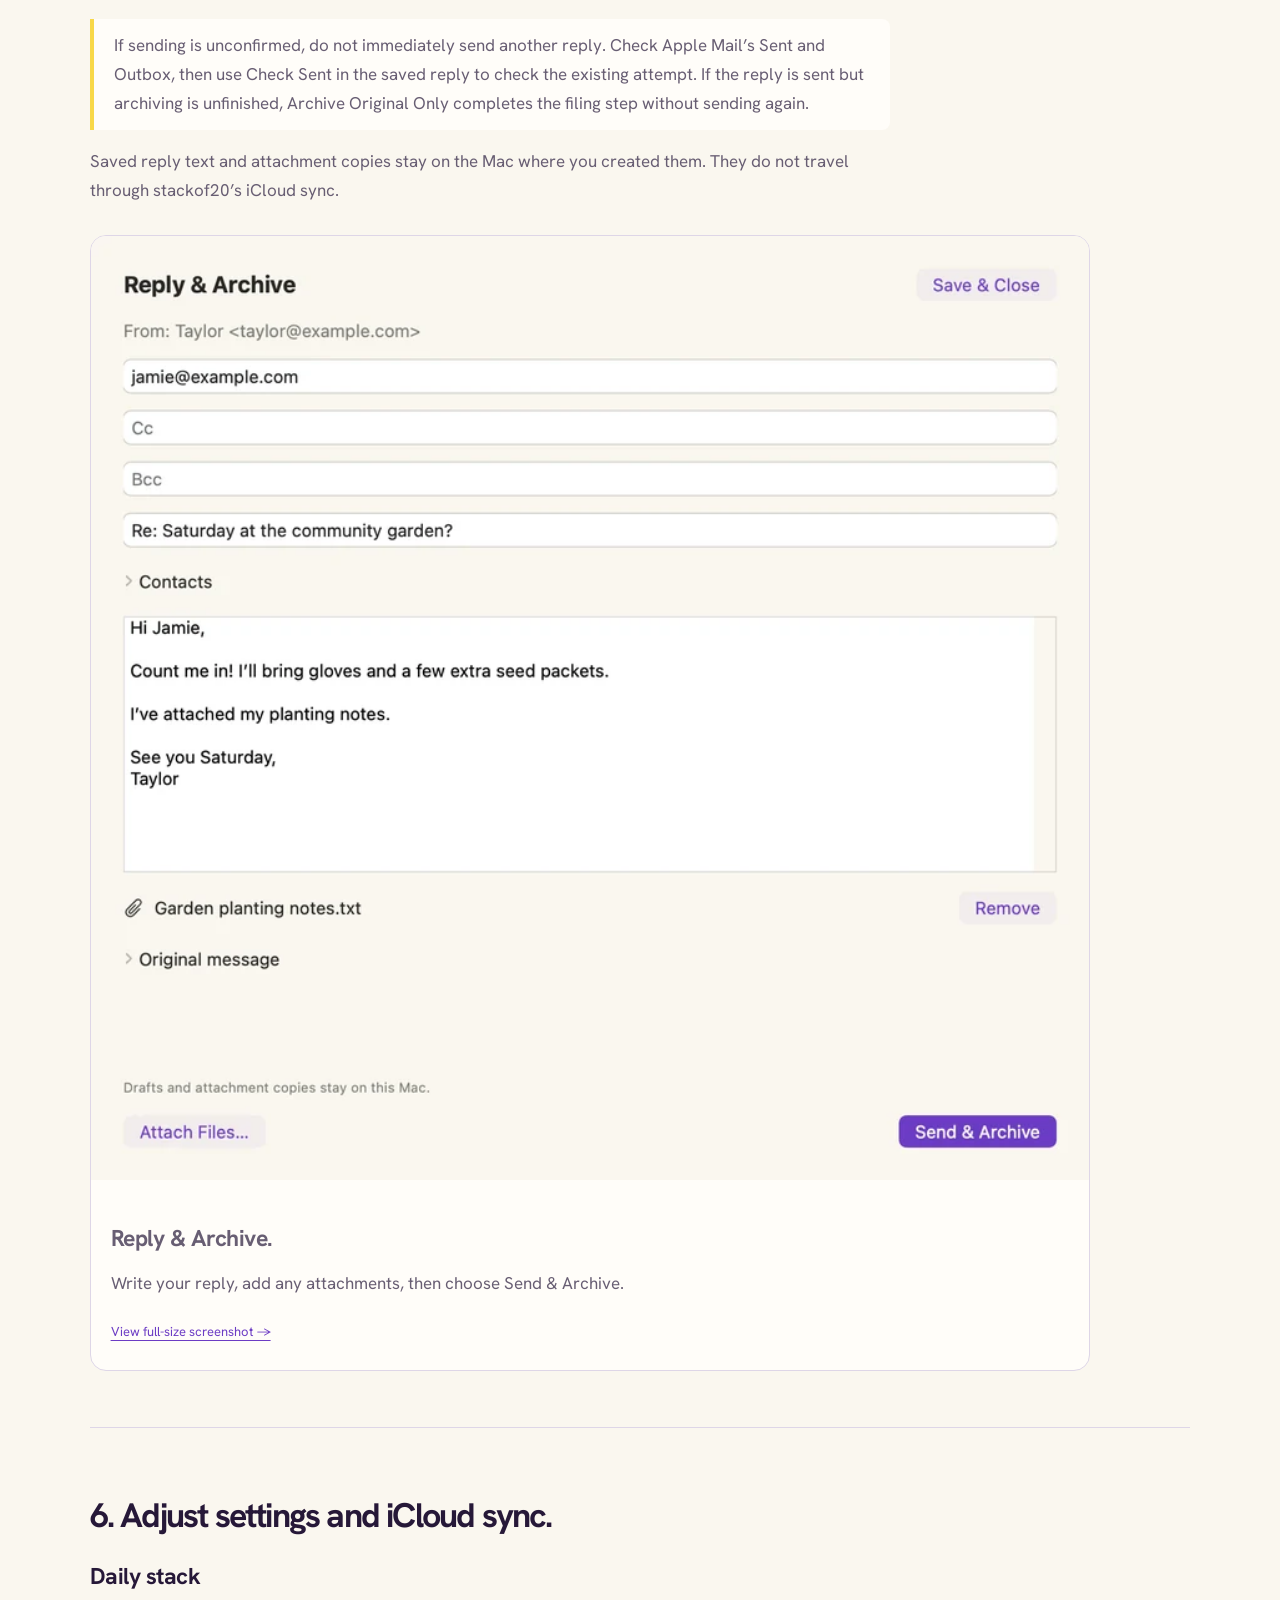
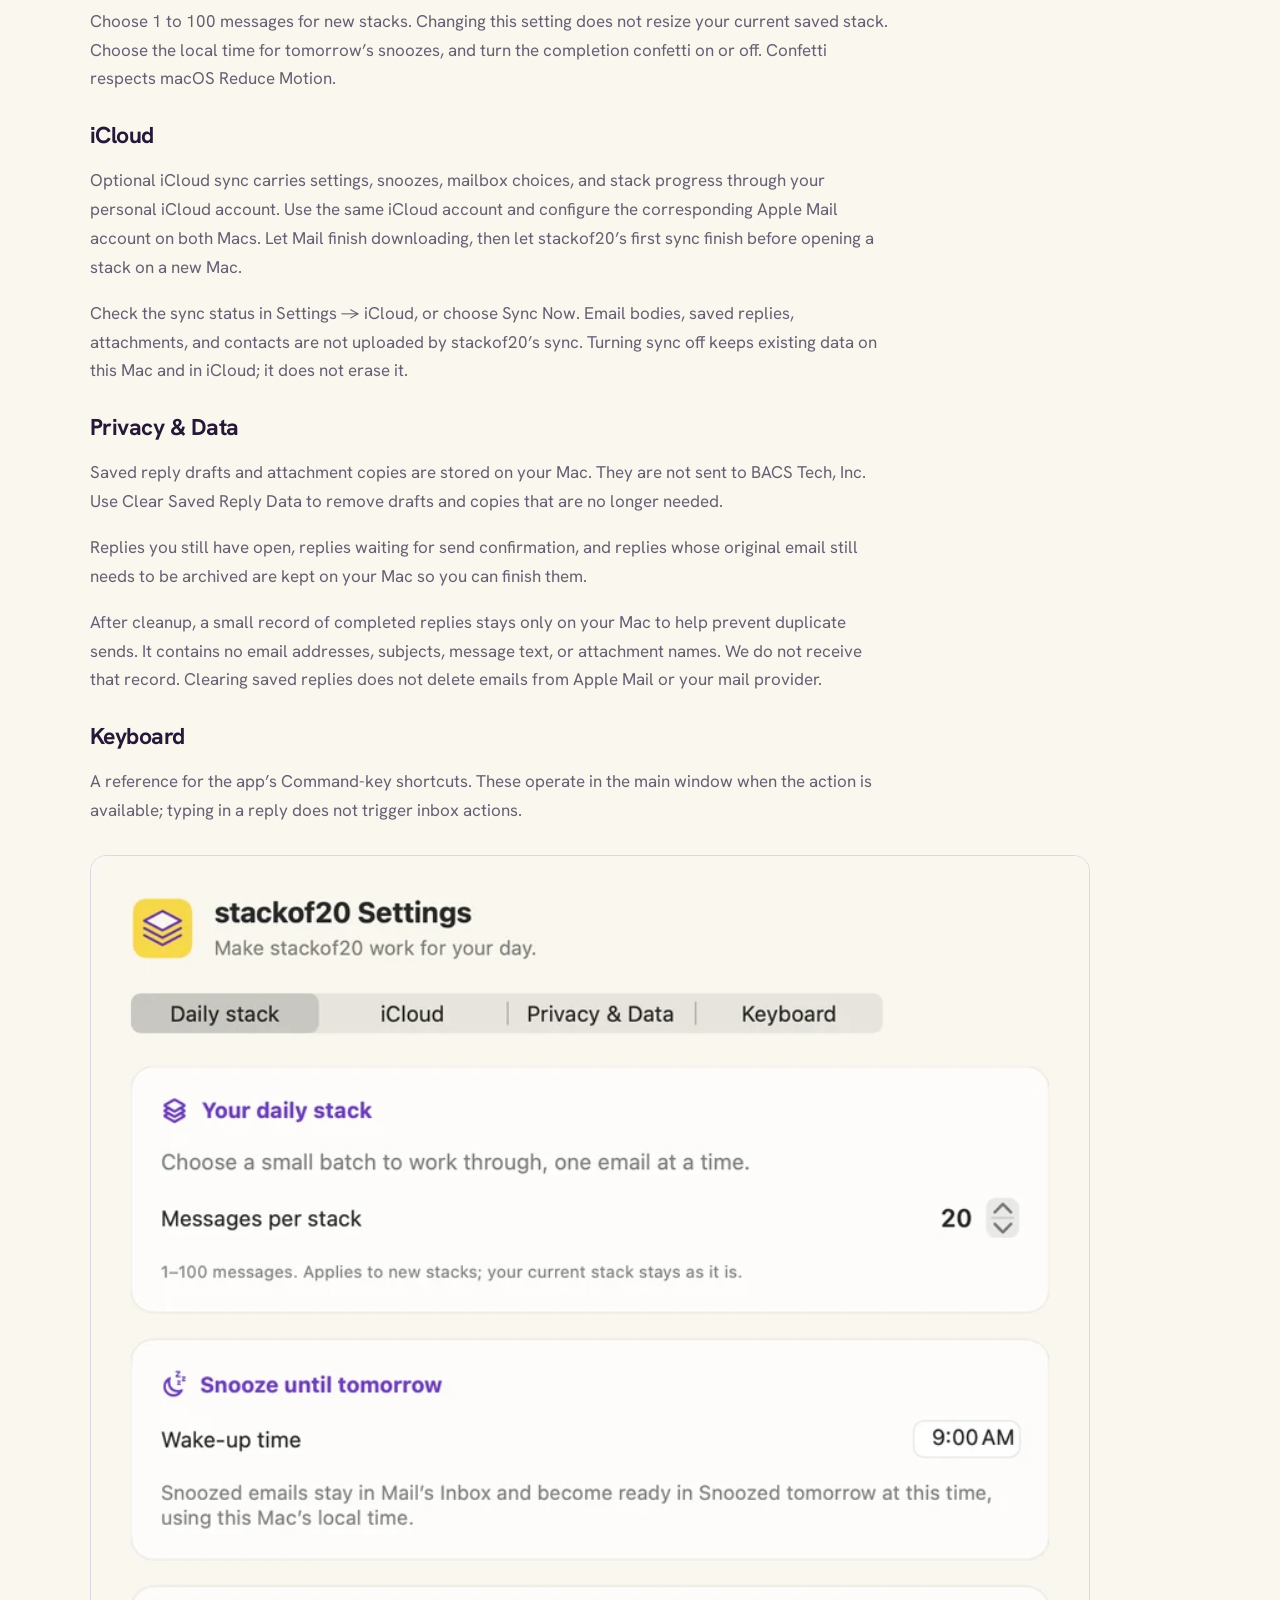
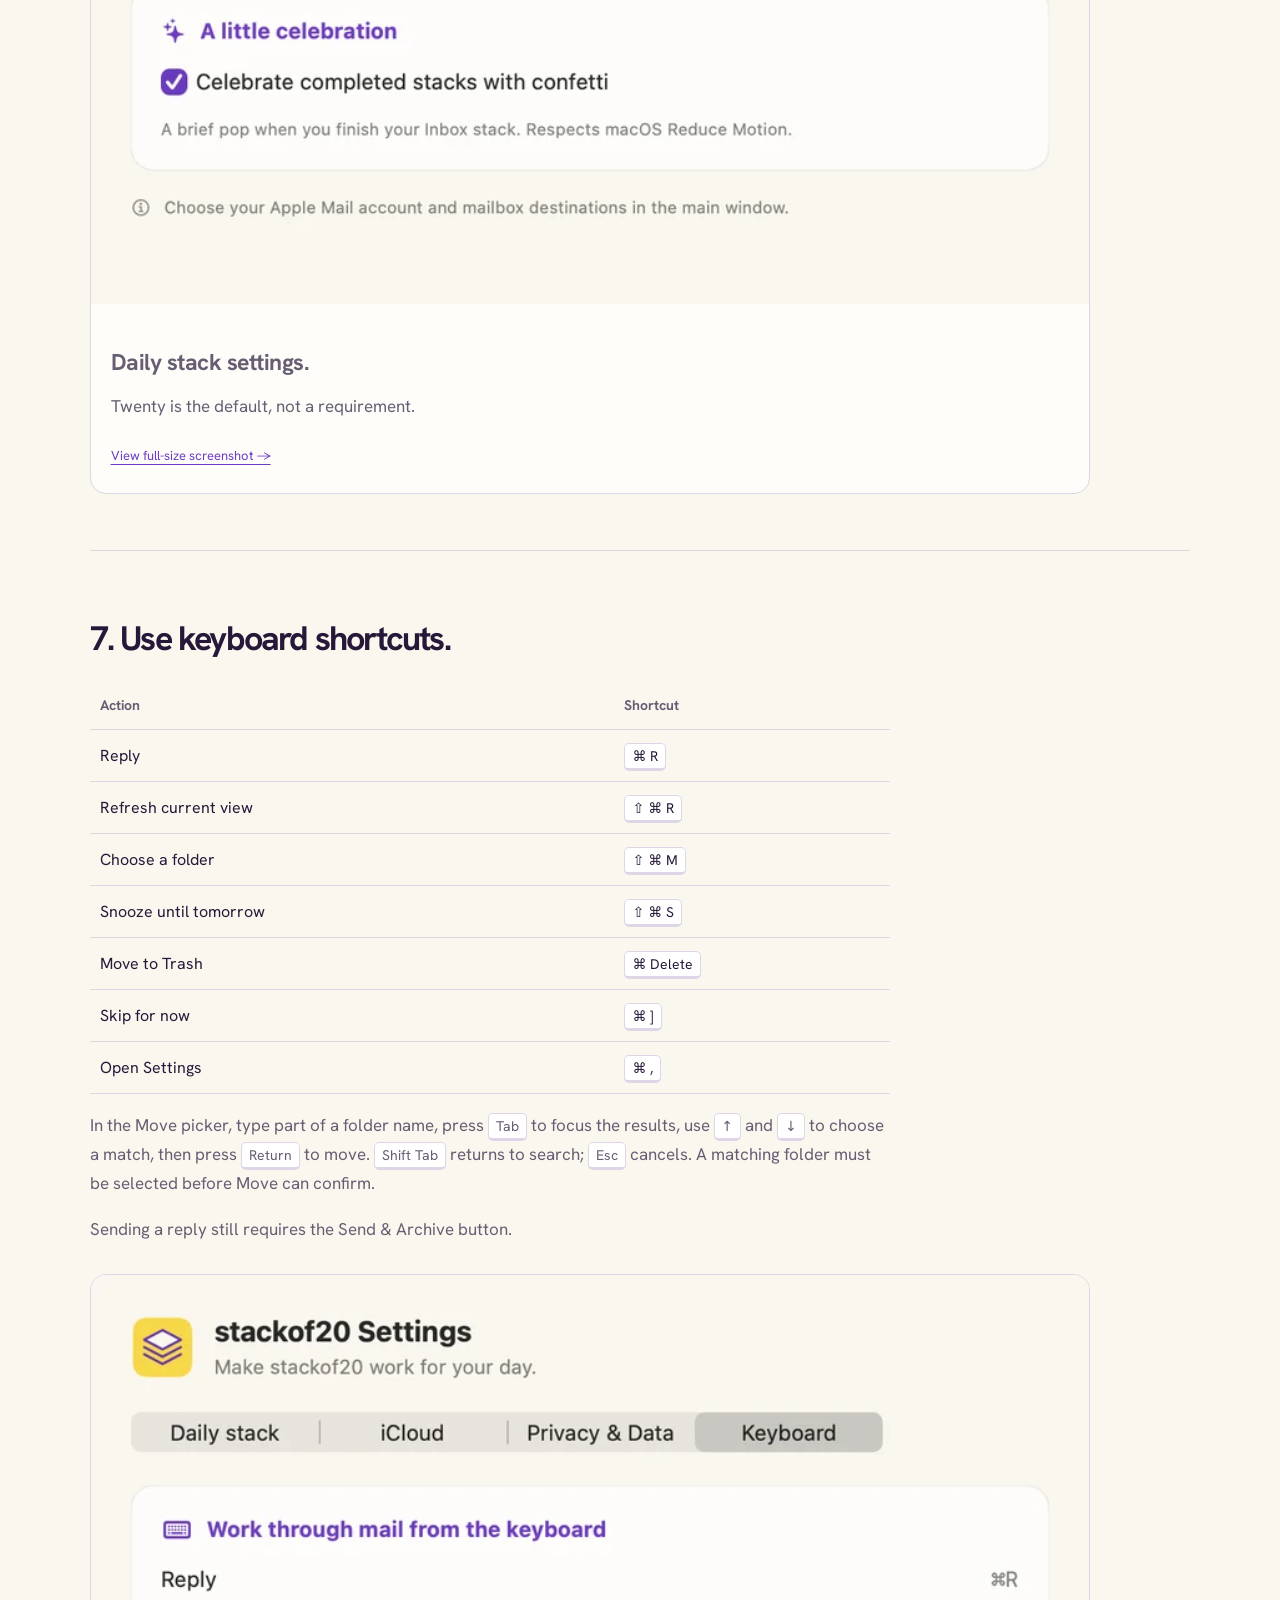
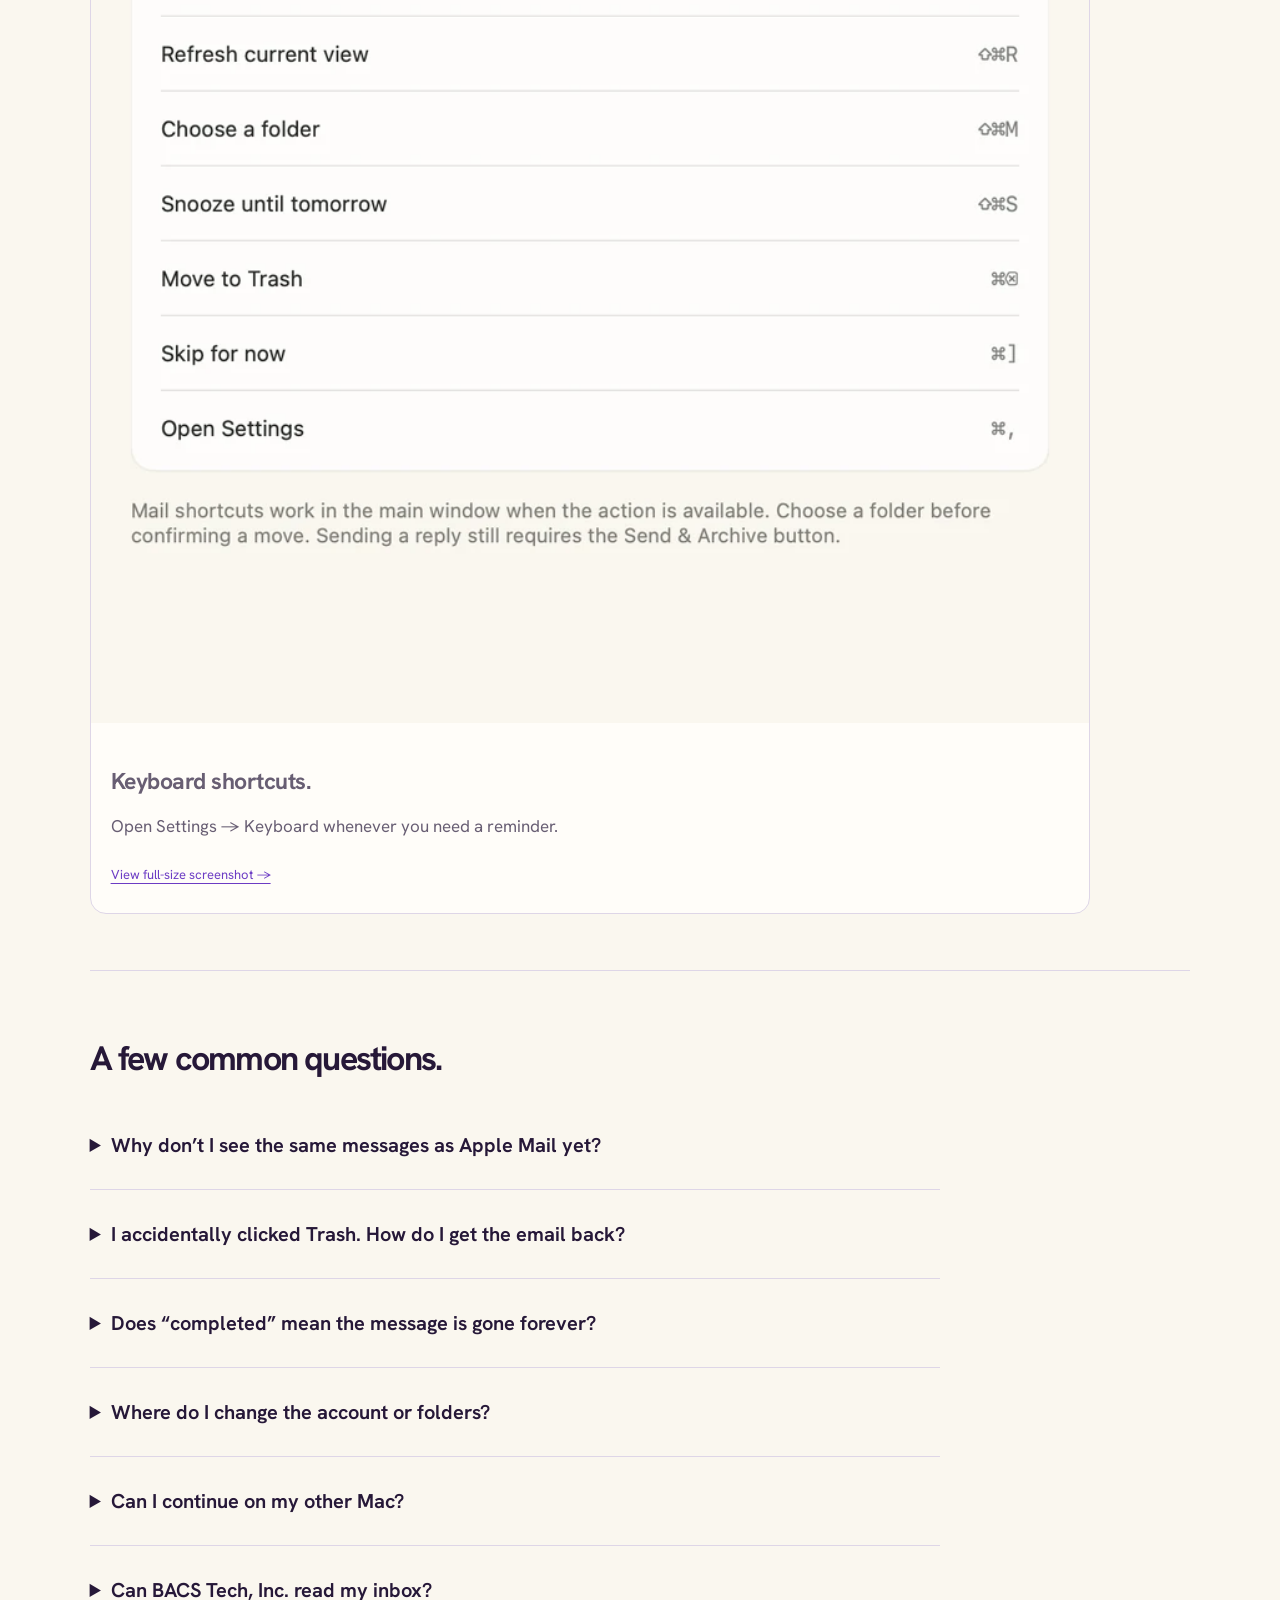
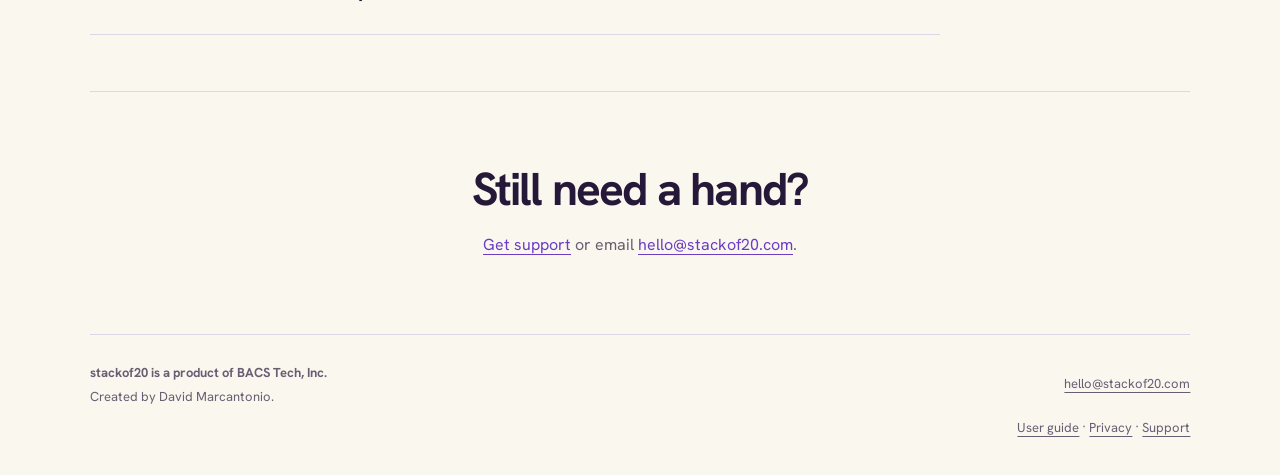
==== commit 8b09957a: "Explain direct download, full trial and v1 purchase terms" ====
--- a/guide.html
+++ b/guide.html
@@ -1,5 +1,6 @@
 <!doctype html>
-<html lang="en"><head><meta charset="utf-8"><meta name="viewport" content="width=device-width,initial-scale=1"><title>stackof20 | User guide</title><meta name="description" content="Learn stackof20’s email actions, completed count, snoozed review, replies, iCloud settings, and keyboard shortcuts."><link rel="icon" type="image/svg+xml" href="assets/stackof20-icon.svg"><link rel="stylesheet" href="styles.css?v=2"></head><body><main><a class="skip-link" href="#content">Skip to content</a><nav aria-label="Main navigation"><a class="wordmark" href="/"><img class="brand-icon" src="assets/stackof20-icon.svg" alt="">stackof20</a><div class="nav-links"><a href="index.html#screenshots">Screenshots</a><a href="guide.html">How to use it</a><a href="support.html">Support</a></div></nav><header class="page-header" id="content"><div class="eyebrow">Your inbox, explained</div><h1>Using stackof20</h1><p class="lead">Here’s what the controls mean, what happens to your mail, and how to pick up where you left off.</p><p class="fine">stackof20 is still in development. This guide describes the current app.</p></header><div class="toc" aria-label="On this page"><a href="#setup">Get started</a><a href="#actions">Email actions</a><a href="#progress">Counts & refresh</a><a href="#snooze">Snoozed mail</a><a href="#replies">Replies & attachments</a><a href="#settings">Settings & iCloud</a><a href="#shortcuts">Keyboard</a><a href="#questions">Common questions</a></div>
+<html lang="en"><head><meta charset="utf-8"><meta name="viewport" content="width=device-width,initial-scale=1"><title>stackof20 | User guide</title><meta name="description" content="Learn stackof20’s email actions, completed count, snoozed review, replies, iCloud settings, and keyboard shortcuts."><link rel="icon" type="image/svg+xml" href="assets/stackof20-icon.svg"><link rel="stylesheet" href="styles.css?v=3"></head><body><main><a class="skip-link" href="#content">Skip to content</a><nav aria-label="Main navigation"><a class="wordmark" href="/"><img class="brand-icon" src="assets/stackof20-icon.svg" alt="">stackof20</a><div class="nav-links"><a href="index.html#screenshots">Screenshots</a><a href="guide.html">How to use it</a><a href="support.html">Support</a></div></nav><header class="page-header" id="content"><div class="eyebrow">Your inbox, explained</div><h1>Using stackof20</h1><p class="lead">Here’s what the controls mean, what happens to your mail, and how to pick up where you left off.</p><p class="fine">stackof20 is still in development. This guide describes the current app.</p></header><div class="toc" aria-label="On this page"><a href="#trial-license">Trial &amp; license</a><a href="#setup">Get started</a><a href="#actions">Email actions</a><a href="#progress">Counts & refresh</a><a href="#snooze">Snoozed mail</a><a href="#replies">Replies & attachments</a><a href="#settings">Settings & iCloud</a><a href="#shortcuts">Keyboard</a><a href="#questions">Common questions</a></div>
+<section class="guide-section" id="trial-license"><div class="guide-content"><h2>Your trial and license.</h2><p>stackof20 is a direct Mac download, not an App Store app. Its full 14-day trial starts the first time you open it on that Mac. No card is required, and you will not be charged automatically.</p><p>Choose <strong>Buy or Activate…</strong> in the app to purchase or enter a license key. A license costs $5 USD once, covers v1 and its updates, and lets you activate up to three personal Macs. Lemon Squeezy sends the key in your purchase email. Paste it into the app and choose <strong>Activate This Mac</strong> on each Mac you want to use. An internet connection is needed for activation and periodic license checks.</p><p>You can buy before your trial ends or afterward. Once the trial ends, a license is required to handle new emails. You can still save drafts, check unfinished sends, finish archiving a confirmed reply, and clear eligible saved reply data. Expiration does not delete your mail or drafts.</p><p>Moving to another Mac? Open the license panel on a Mac you no longer use and choose <strong>Deactivate This Mac…</strong> to free an activation. Trial and license details stay on each Mac and are separate from optional iCloud progress sync.</p><p>Your v1 license does not expire. A future v2 would be a separate app and purchase. For help finding a key, freeing an activation, or requesting a refund within 30 days of purchase, email <a href="mailto:hello@stackof20.com">hello@stackof20.com</a>. Please do not email your full license key.</p></div></section>
 <section class="guide-section" id="setup"><div class="guide-content"><h2>1. Start with Apple Mail.</h2><ol><li><strong>Set up your account in Apple Mail first.</strong> stackof20 requires macOS 14 or later. Let Mail finish downloading and syncing messages, especially on a newly set up Mac.</li><li><strong>Allow Mail access when macOS asks.</strong> stackof20 needs Automation permission to work with Apple Mail. You do not enter your mail password into stackof20.</li><li><strong>Expand Account & mailboxes.</strong> Pick the Mail account and Inbox you want to work on. The label at the top right shows the selected Mail account; it is not your iCloud sync status.</li><li><strong>Check Mailbox Destinations.</strong> Choose that account’s existing Inbox, Archive, Sent, and Trash mailboxes. Names vary by provider: for example, Trash may be called Deleted Messages. stackof20 creates no special folders.</li><li><strong>Choose Open Stack.</strong> Start with a manageable batch of eligible messages. The default is 20; your saved stack can contain fewer if fewer messages are available.</li></ol><p>If you’re setting up a second Mac with iCloud sync, let its first sync finish in Settings before opening a stack, so it can receive your existing progress.</p></div><figure class="screenshot"><a href="assets/screenshots/01-inbox-a1371913c8.png" aria-label="Enlarge screenshot: One email at a time."><img src="assets/screenshots/01-inbox-1600-a1371913c8.webp" srcset="assets/screenshots/01-inbox-800-a1371913c8.webp 800w, assets/screenshots/01-inbox-1600-a1371913c8.webp 1600w" sizes="(max-width: 620px) 88vw, (max-width: 900px) 86vw, 50vw" width="1800" height="1480" alt="Inbox view showing a community garden invitation and stack progress." loading="lazy" decoding="async"></a><figcaption><h3>One email at a time.</h3><p>The sender, received age, full date, and subject help you recognize a message before deciding what to do.</p><a class="image-link" href="assets/screenshots/01-inbox-a1371913c8.png">View full-size screenshot →</a></figcaption></figure></section>
 <section class="guide-section" id="actions"><div class="guide-content"><h2>2. Decide what happens next.</h2><p>These actions work with the message in your selected Apple Mail account. Moving or sending mail has a real effect in Apple Mail and at your mail provider.</p><dl><dt>Trash</dt><dd>Moves the message to your account’s mapped Trash mailbox. This is not an immediate permanent-delete command; your provider’s Trash rules still apply.</dd><dt>Reply</dt><dd>Opens the Reply & Archive composer. Opening or saving a reply does not send it or complete the message. Choose Send & Archive when you’re ready.</dd><dt>Move…</dt><dd>Files the message in an existing mailbox you select. Search for a folder, select it, then choose Move.</dd><dt>Tomorrow</dt><dd>Defers the email until your chosen local wake-up time tomorrow. It counts as handled for this stack and stays in Apple Mail’s Inbox. Revisit it in Snoozed.</dd><dt>Skip for Now</dt><dd>Shows the next remaining email without making a decision on this one. It does not move, snooze, or complete the message. It stays in the current stack.</dd></dl></div></section>
 <section class="guide-section" id="progress"><div class="guide-content"><h2>3. Read your progress at a glance.</h2><dl><dt>Completed</dt><dd>The decisions already handled in this stack: confirmed moves to Trash or another mailbox, completed Reply & Archive actions, and emails snoozed for later. It is not your current email’s number or a count of unread mail.</dd><dt>Left in this stack</dt><dd>The remaining decisions in this batch. This does not describe every message in your Mail inbox.</dd><dt>The card counter</dt><dd>A label such as 1/16 means you’re viewing the first of the 16 currently loaded remaining messages. It is separate from the completed count.</dd><dt>Refresh Remaining Messages</dt><dd>Refreshes the unfinished portion with the newest eligible Inbox messages while preserving your completed count. It does not start a new stack or pull snoozed messages into the regular stack.</dd><dt>Stack complete</dt><dd>You’ve finished this batch. Choose Come Back Tomorrow to pause, or set the next stack size and start another. Your entire inbox may still contain mail.</dd></dl><p class="note">Example: “4 completed” and “16 left in this stack” means four decisions are done and sixteen remain. Refreshing can change which eligible message appears first, while those four completed decisions stay counted.</p></div><figure class="screenshot"><a href="assets/screenshots/03-batch-complete-baf2cf4f5e.png" aria-label="Enlarge screenshot: Stack complete."><img src="assets/screenshots/03-batch-complete-1600-baf2cf4f5e.webp" srcset="assets/screenshots/03-batch-complete-800-baf2cf4f5e.webp 800w, assets/screenshots/03-batch-complete-1600-baf2cf4f5e.webp 1600w" sizes="(max-width: 620px) 88vw, (max-width: 900px) 86vw, 50vw" width="1800" height="1480" alt="Completed stack with twenty completed decisions." loading="lazy" decoding="async"></a><figcaption><h3>Stack complete.</h3><p>Finish a small stack, then decide whether to stop or keep going.</p><a class="image-link" href="assets/screenshots/03-batch-complete-baf2cf4f5e.png">View full-size screenshot →</a></figcaption></figure></section>
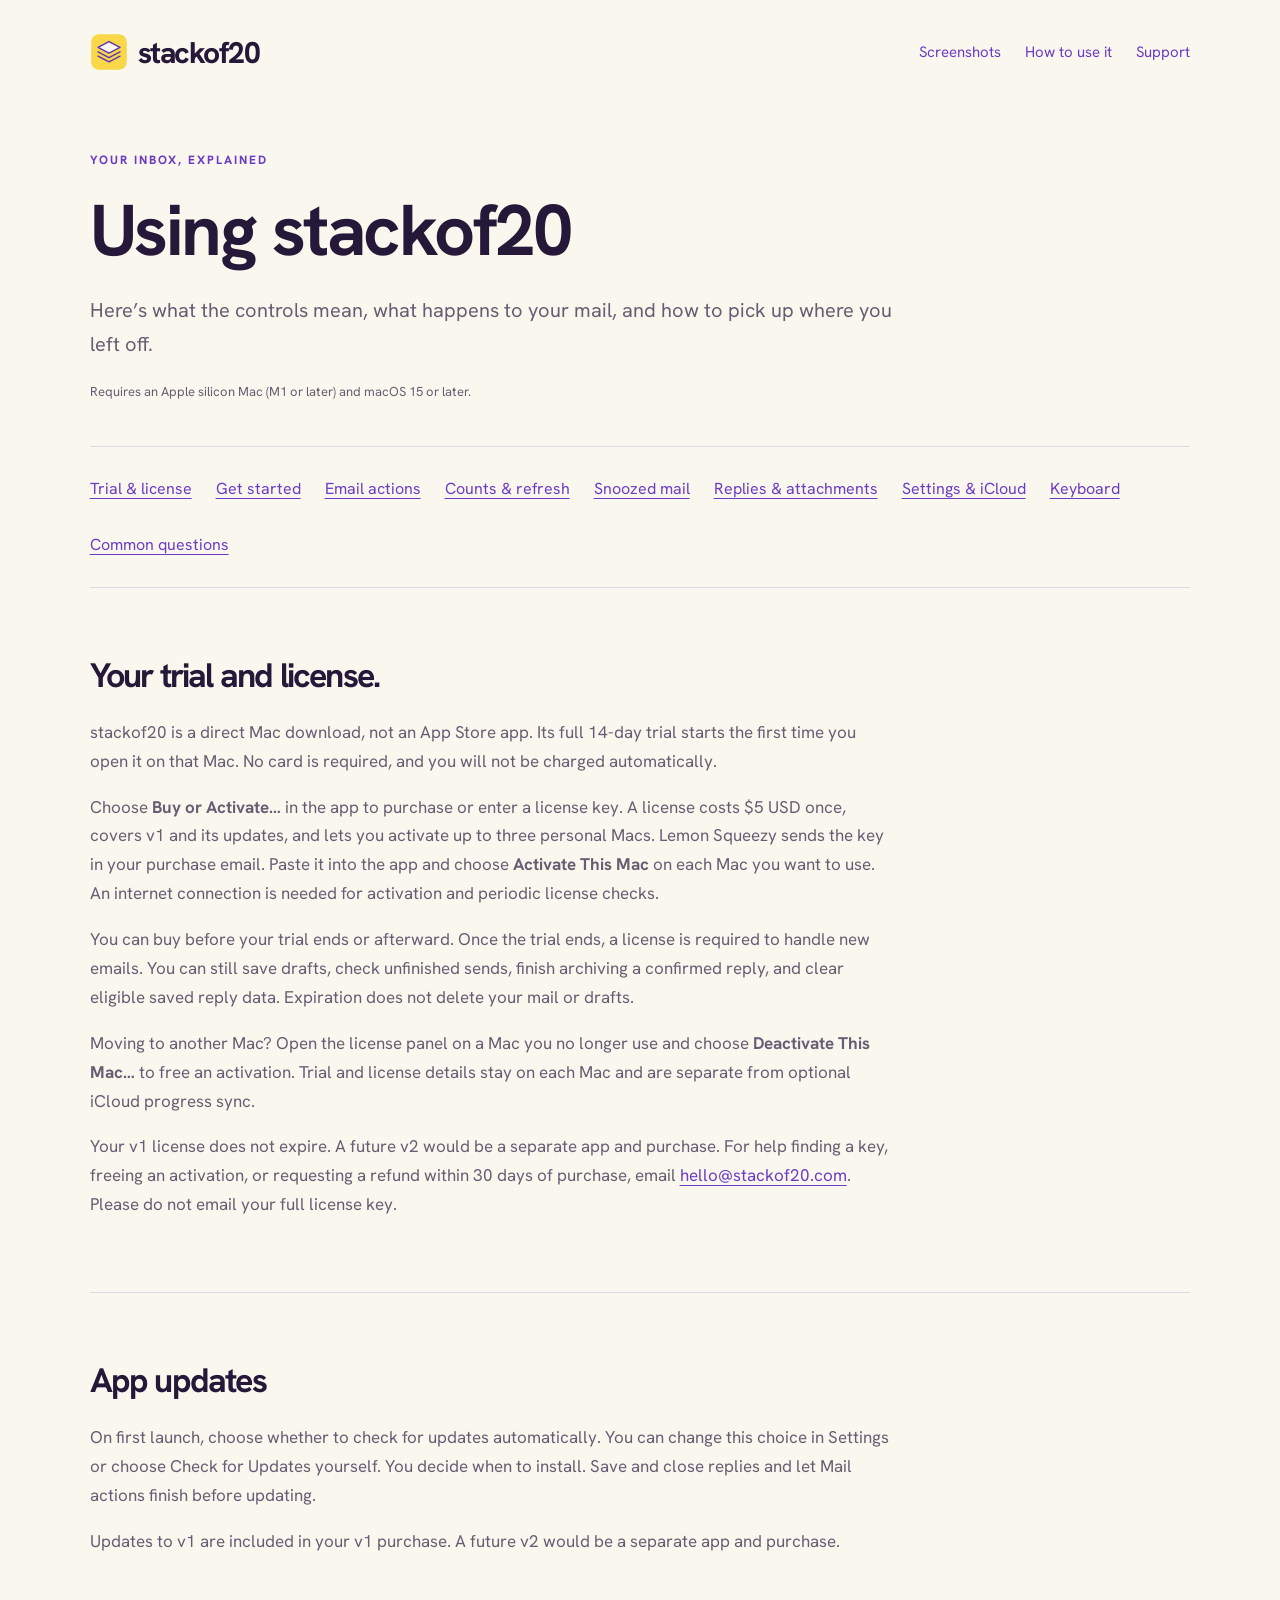
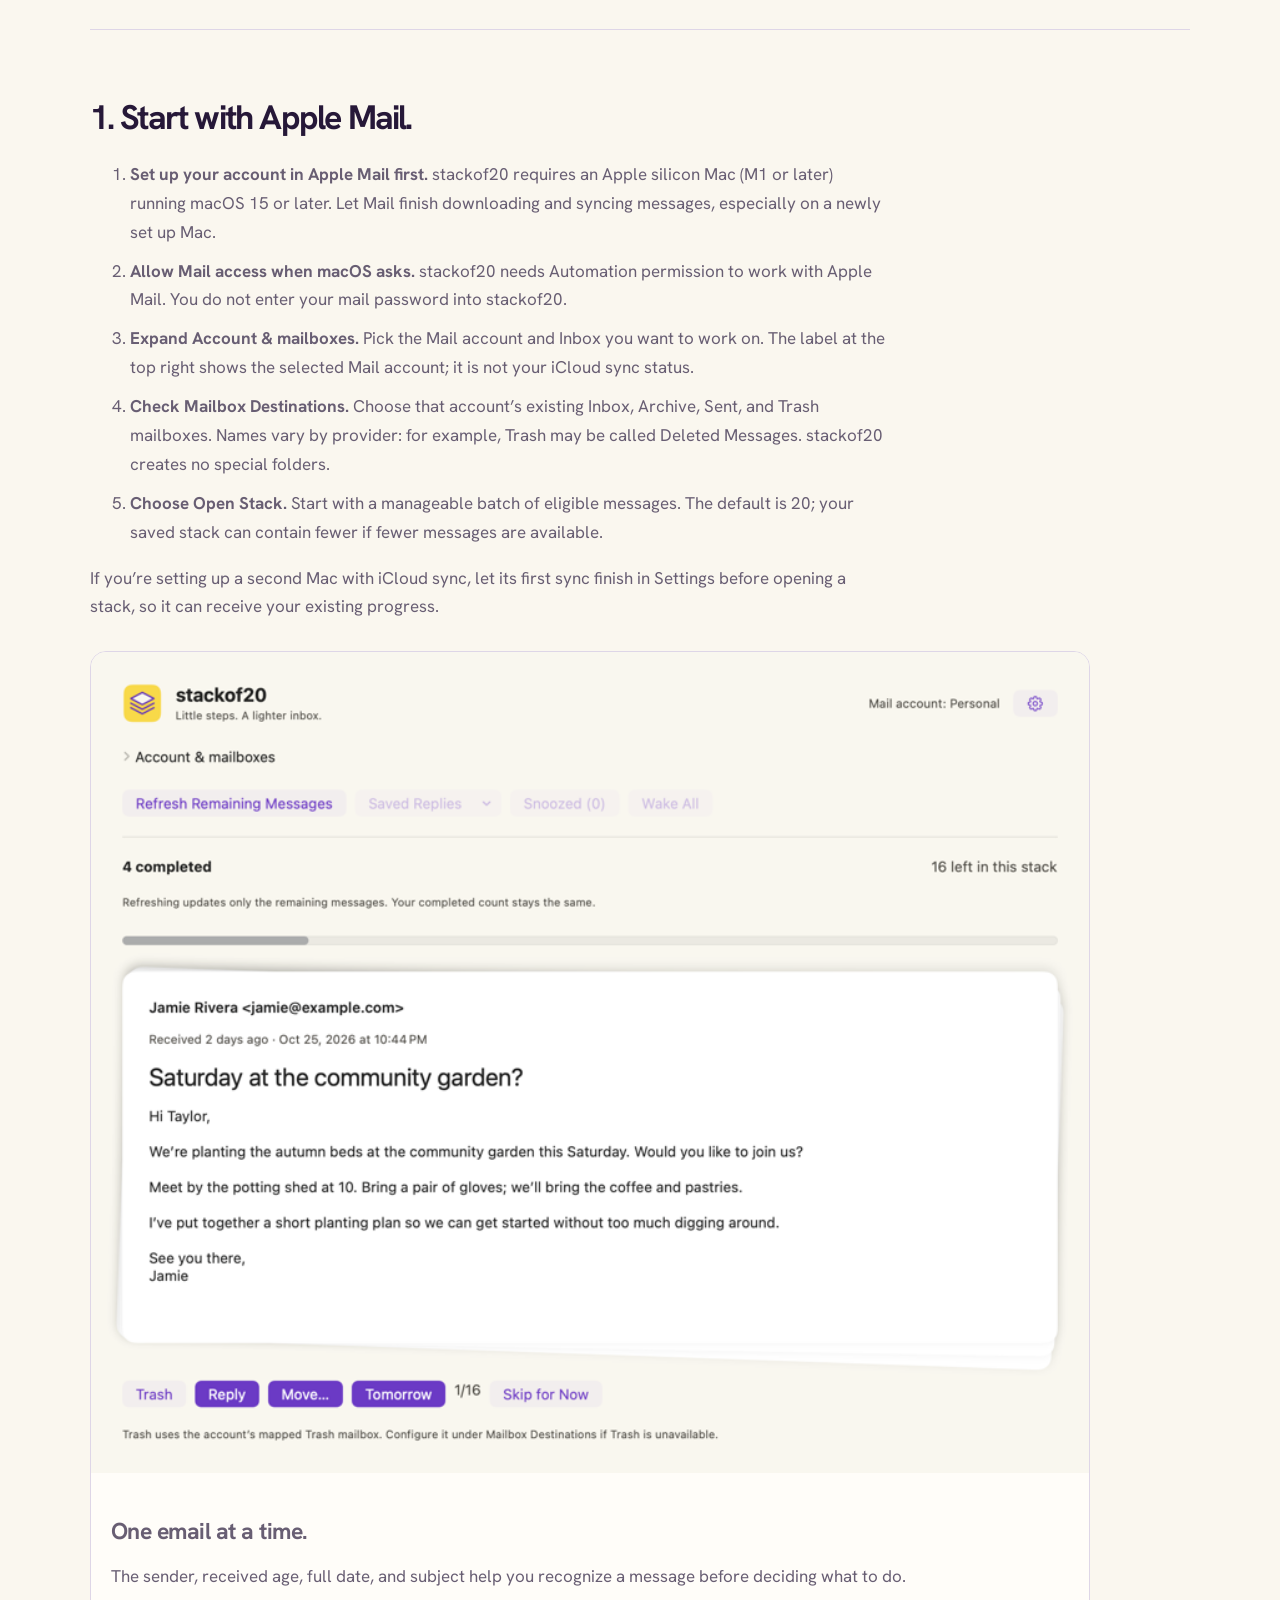
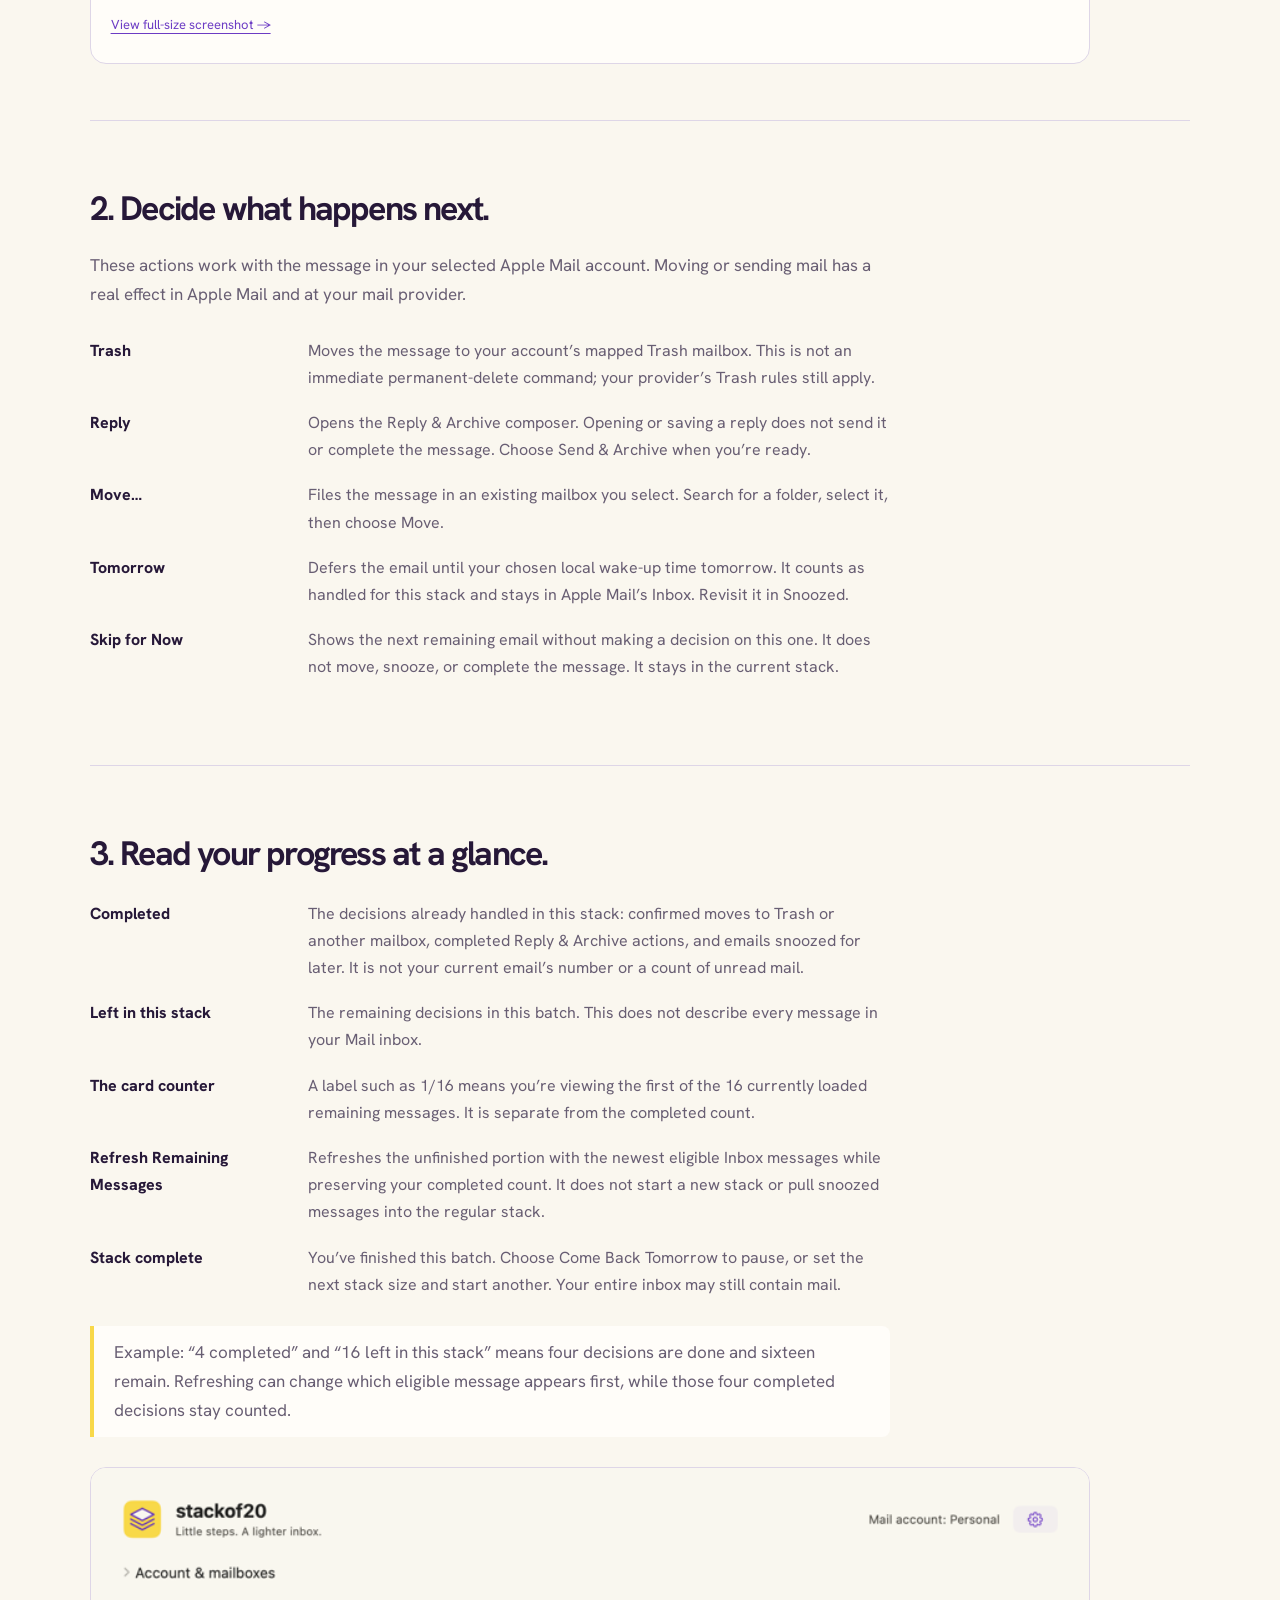
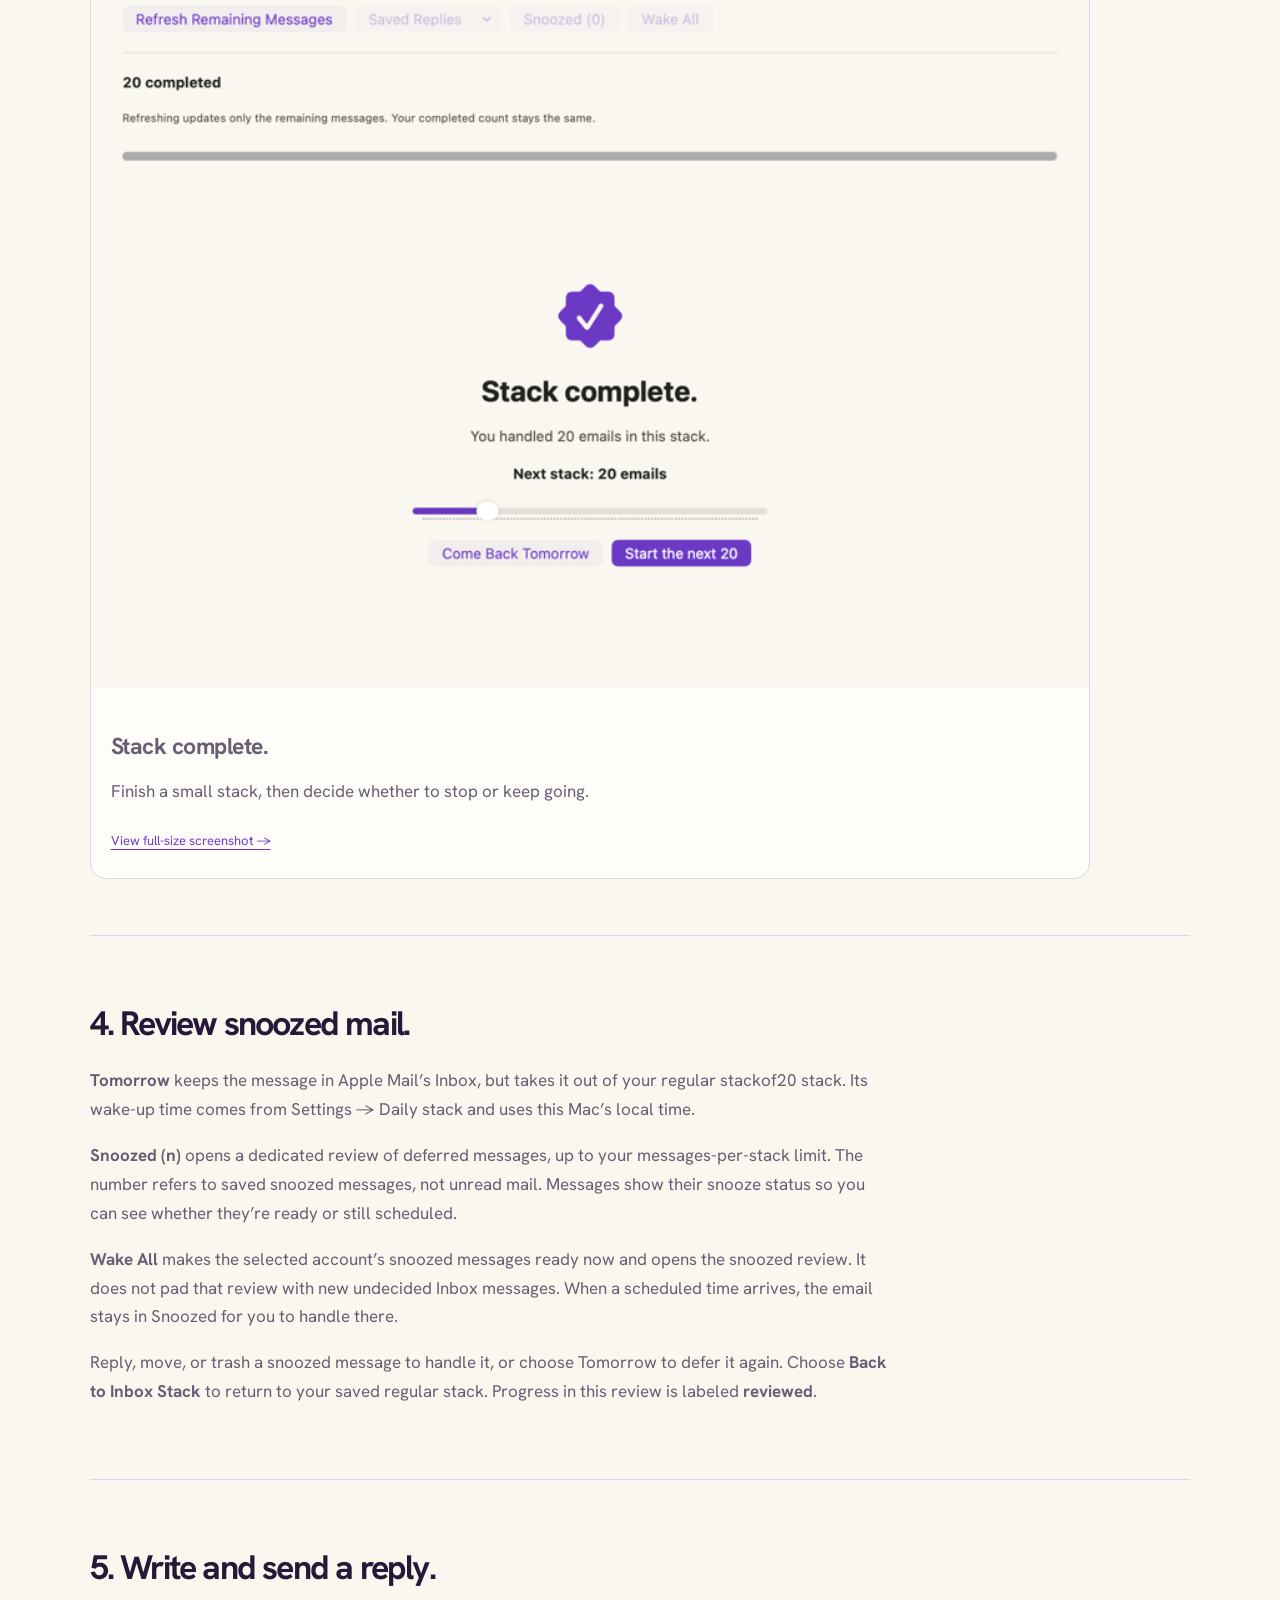
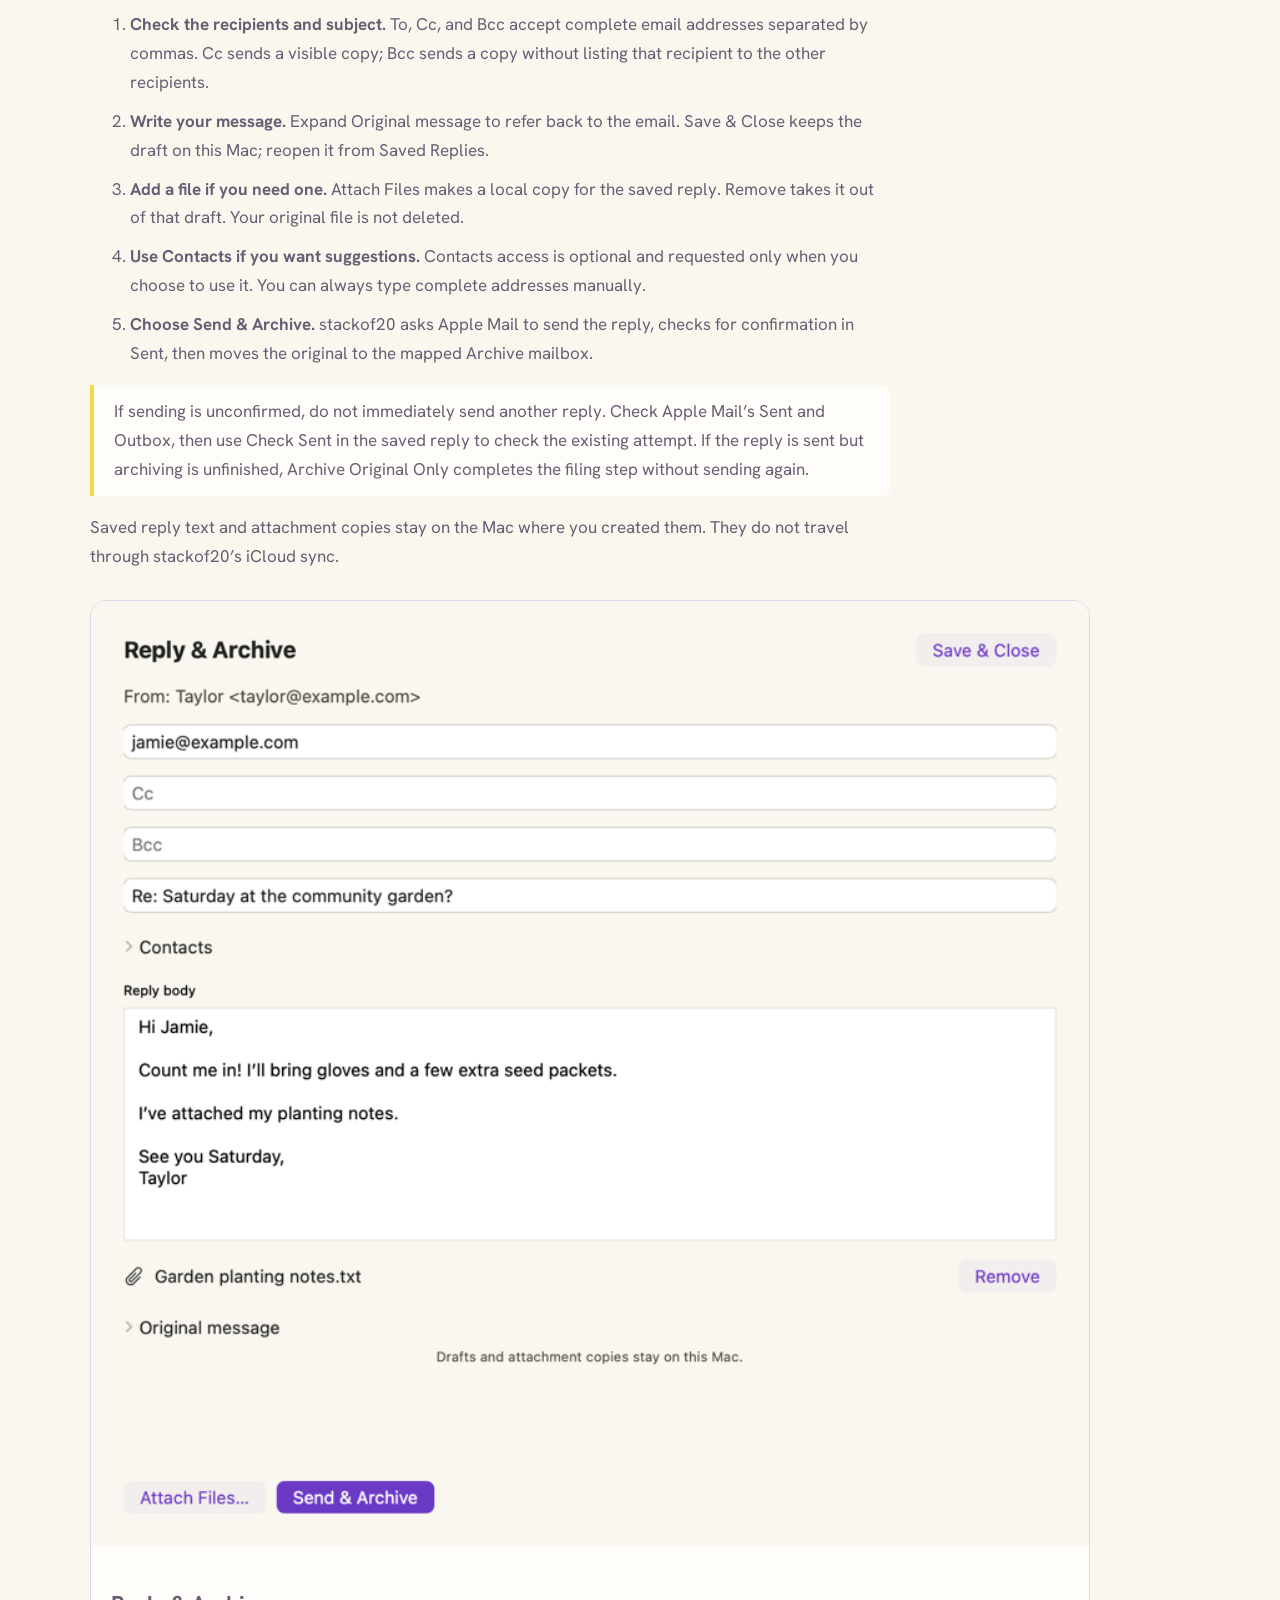
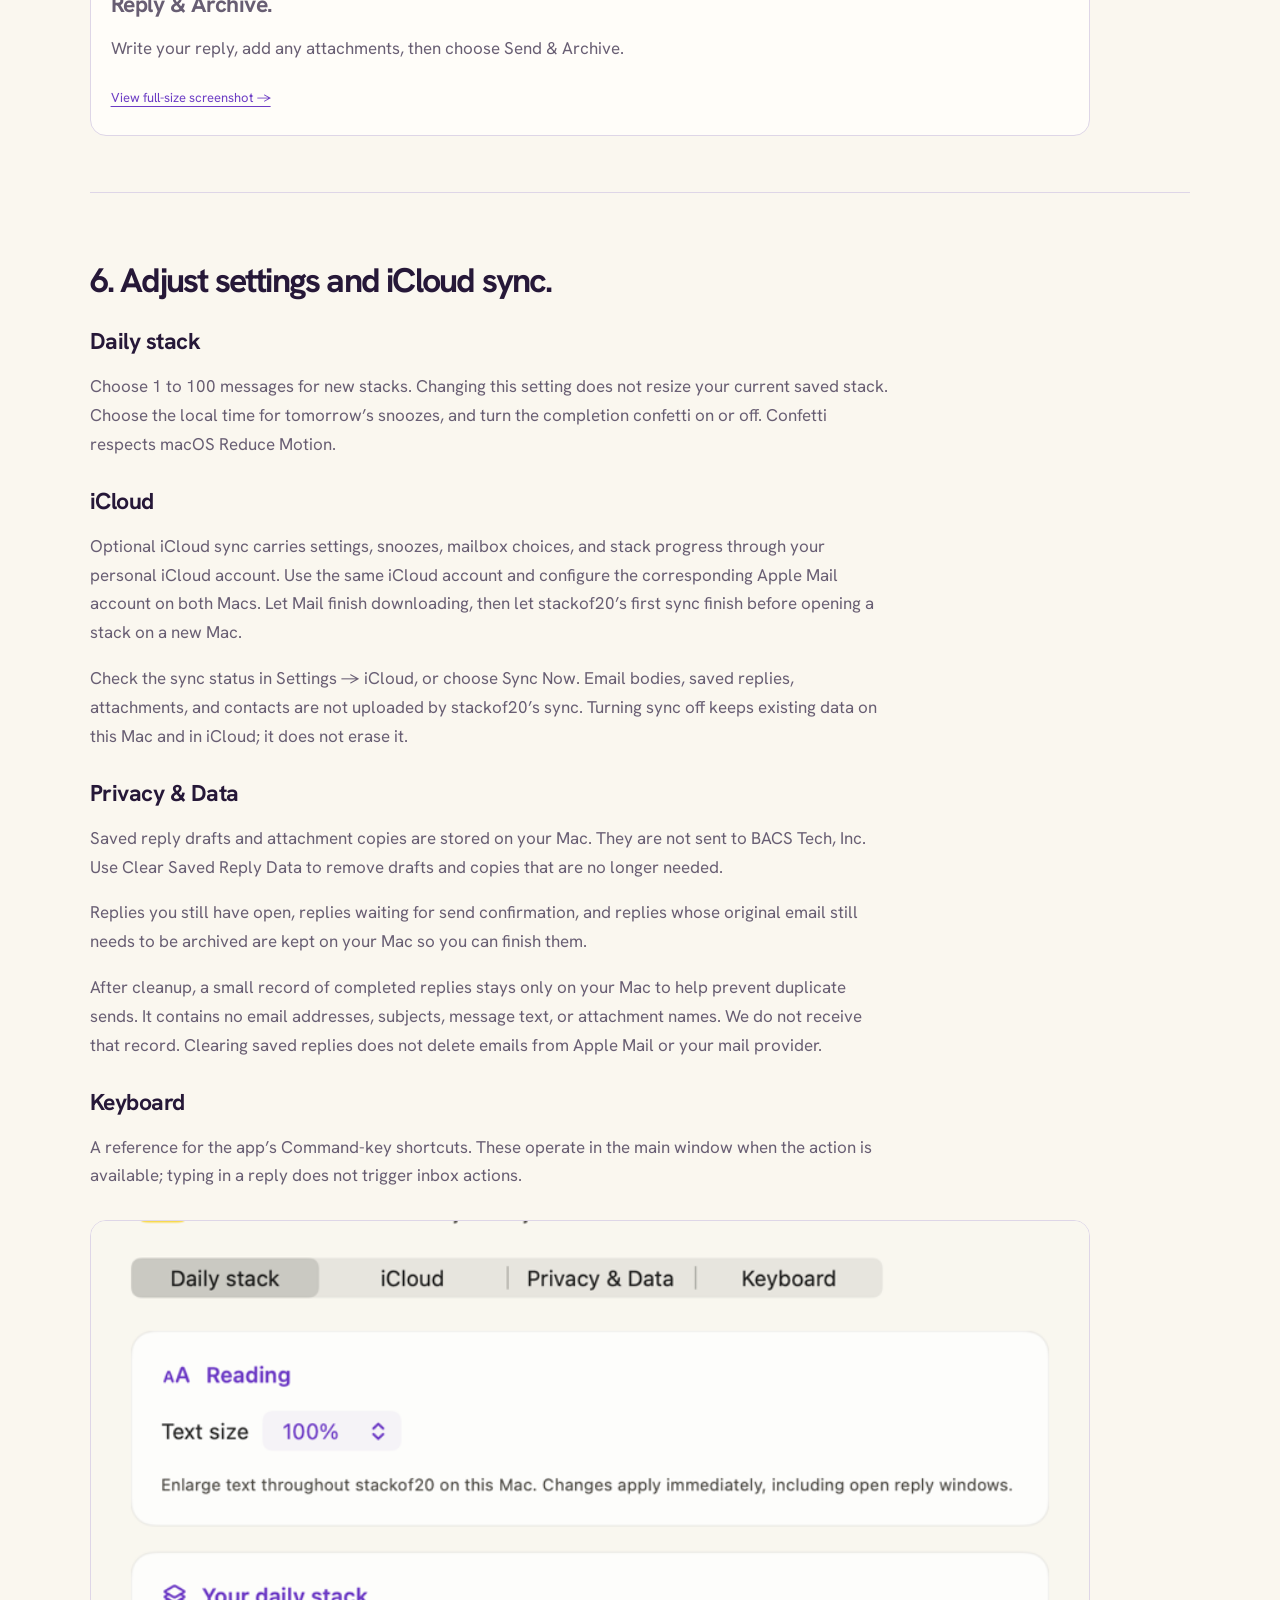
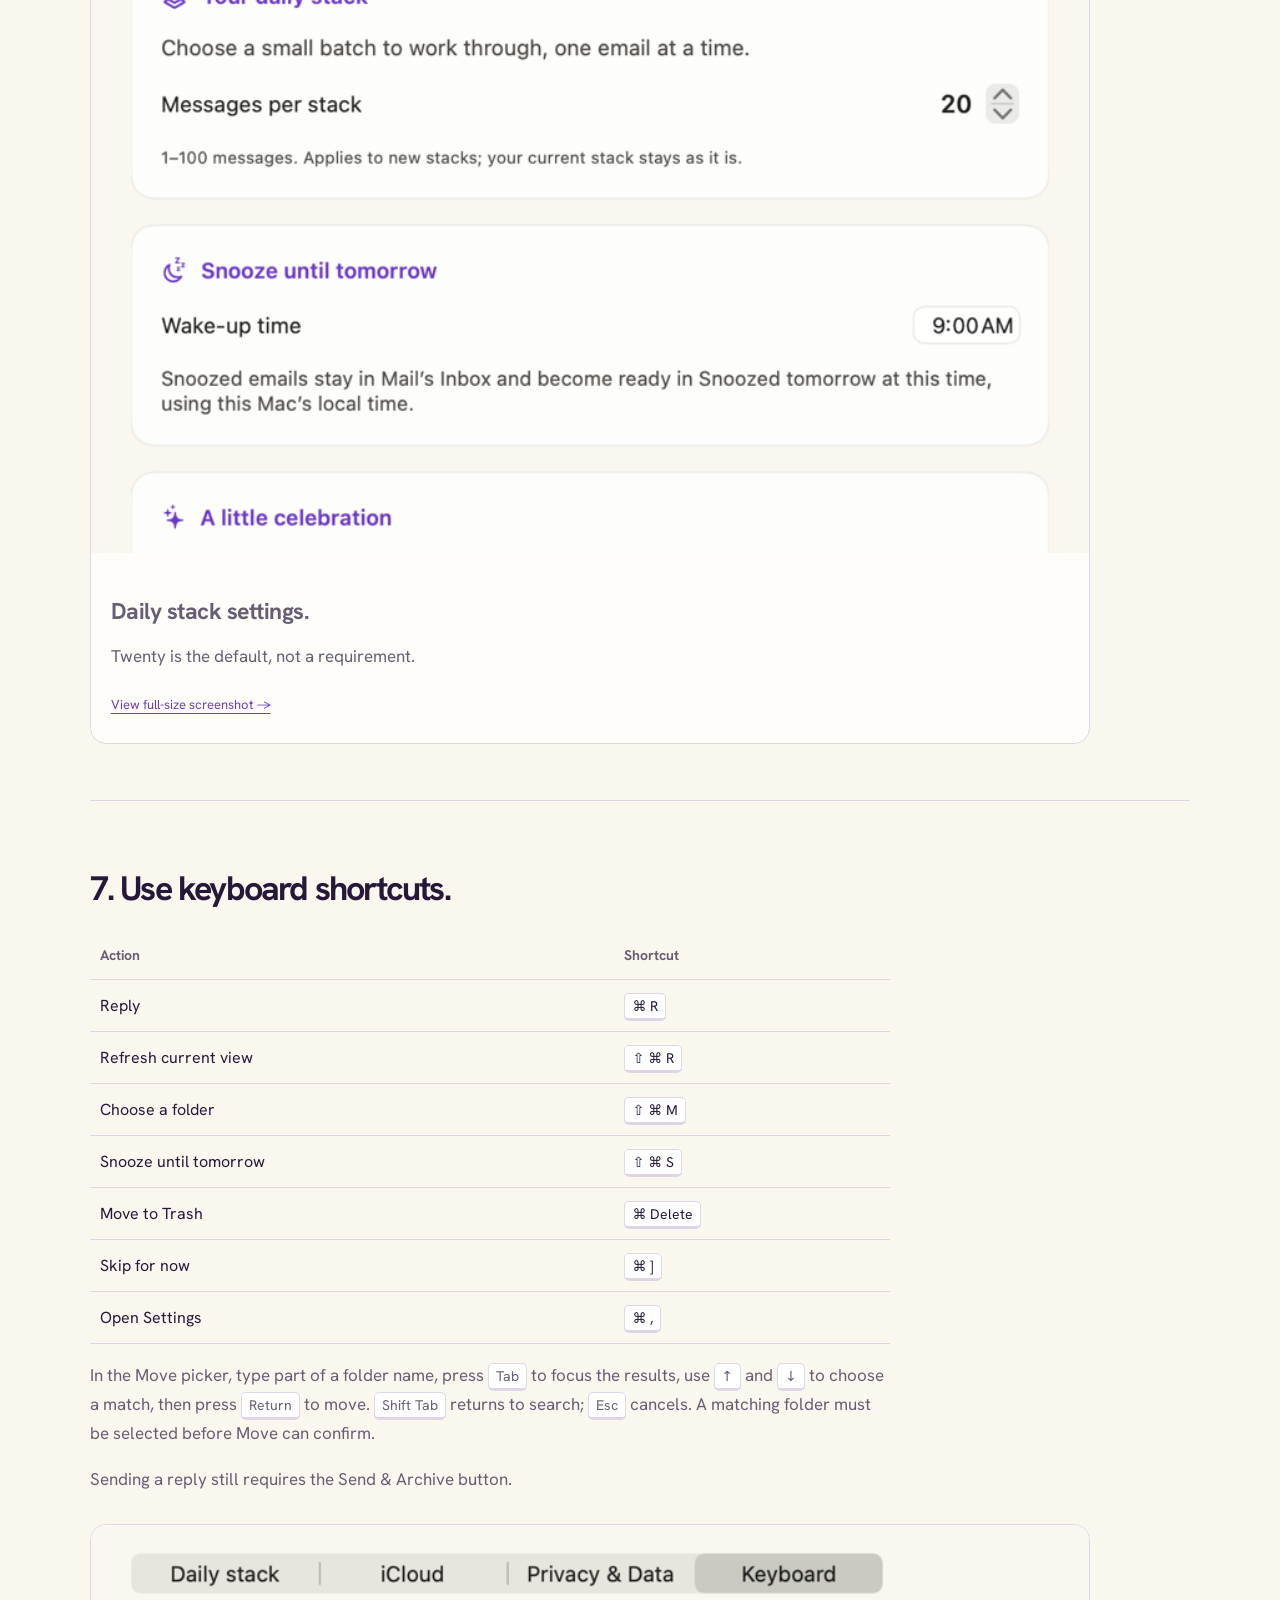
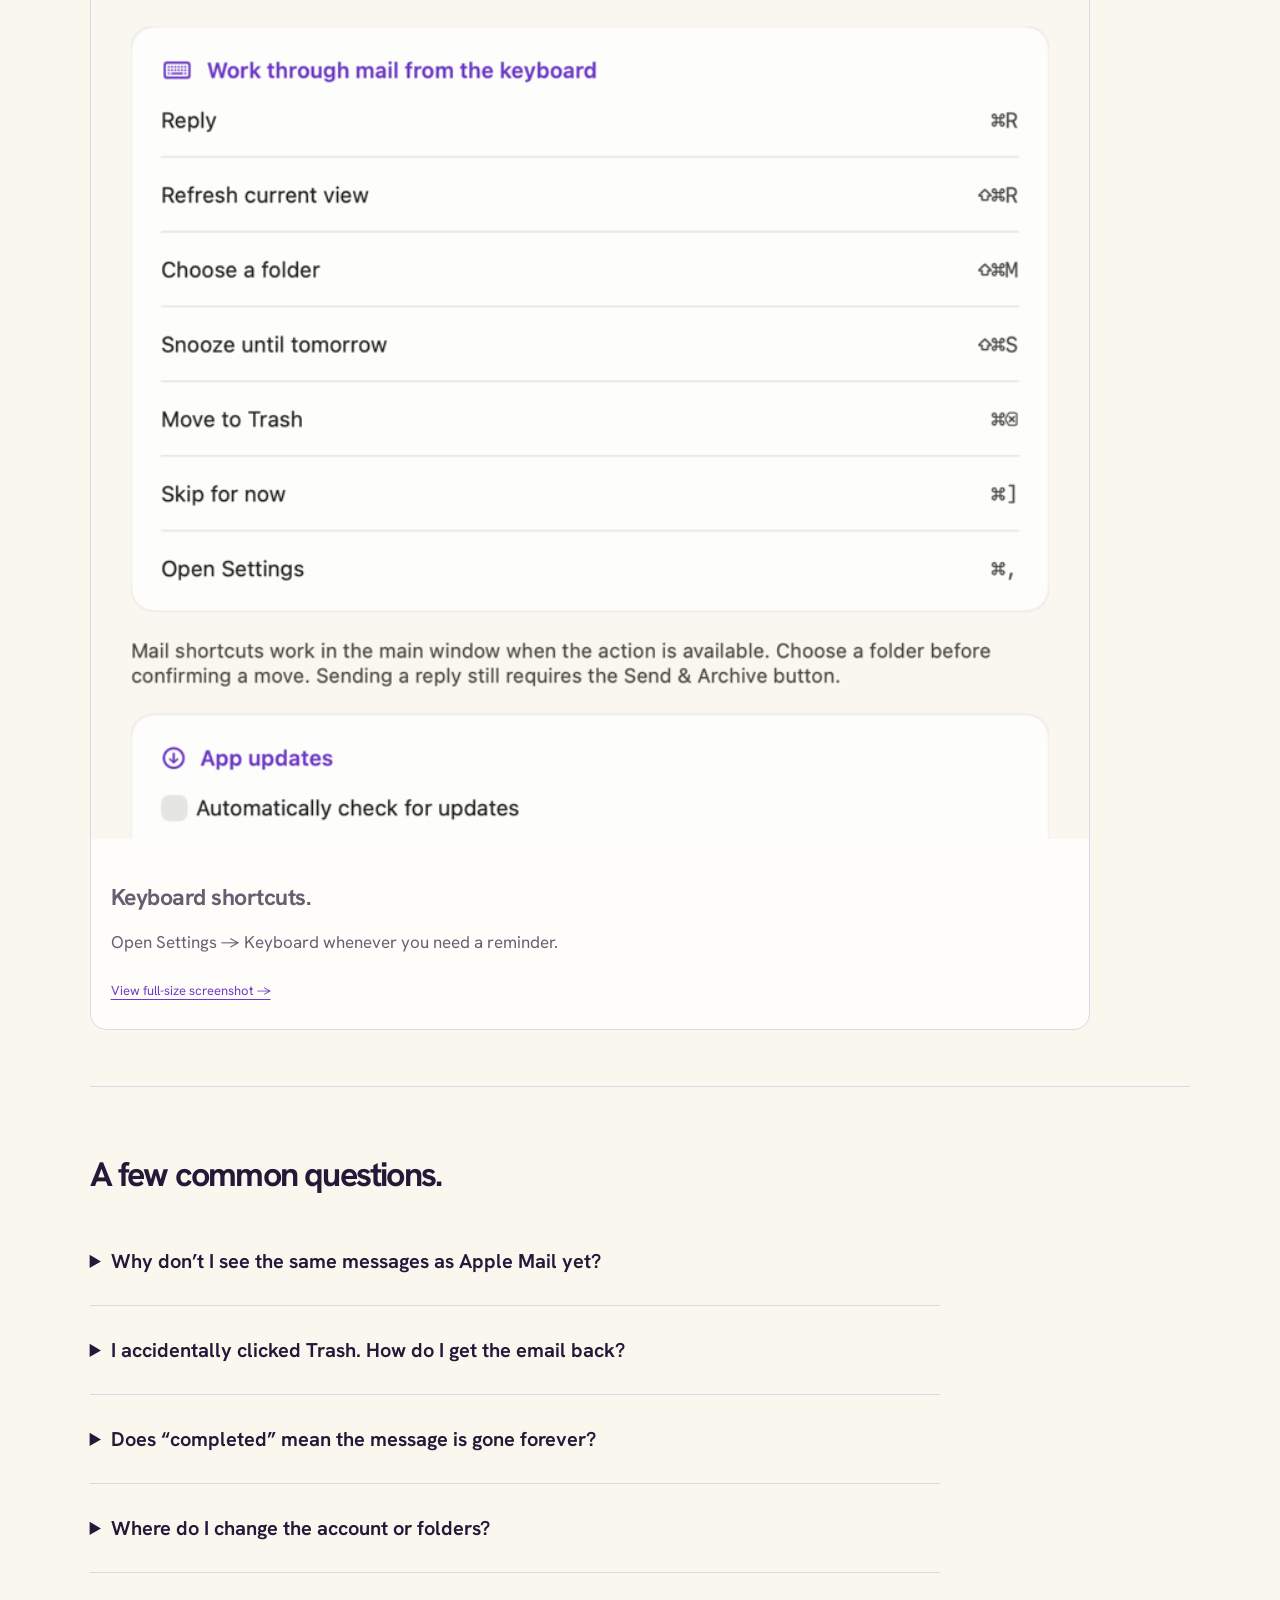
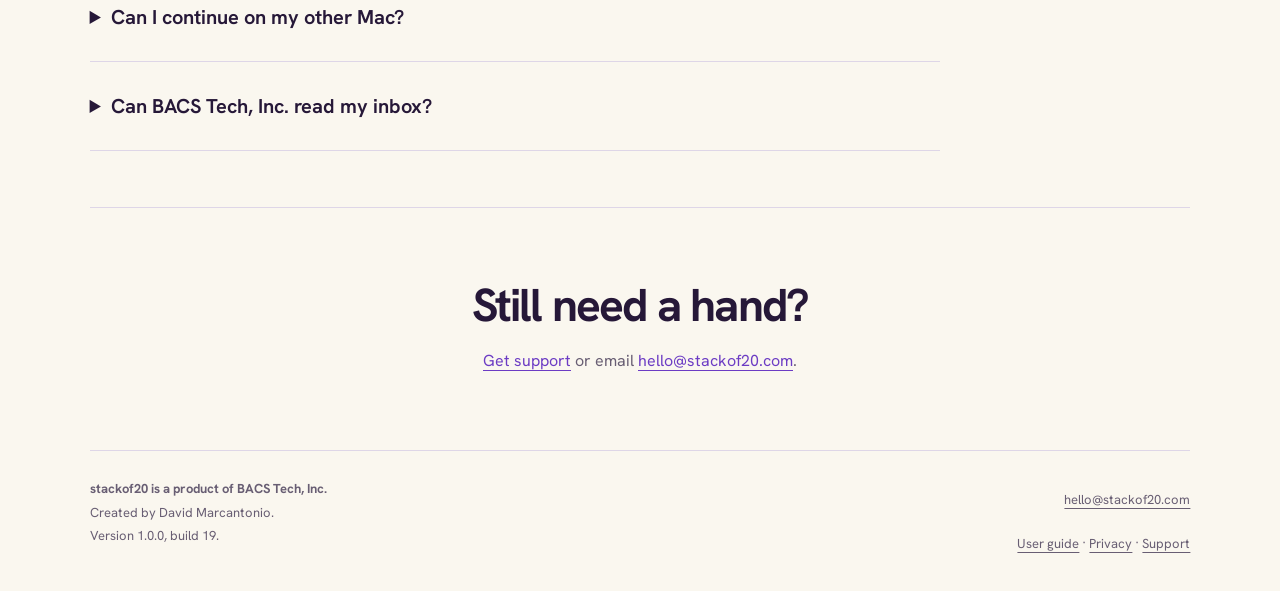
==== commit 75e54340: "Launch stackof20 with current UI, support, privacy and automatic version sync" ====
--- a/guide.html
+++ b/guide.html
@@ -1,11 +1,11 @@
 <!doctype html>
-<html lang="en"><head><meta charset="utf-8"><meta name="viewport" content="width=device-width,initial-scale=1"><title>stackof20 | User guide</title><meta name="description" content="Learn stackof20’s email actions, completed count, snoozed review, replies, iCloud settings, and keyboard shortcuts."><link rel="icon" type="image/svg+xml" href="assets/stackof20-icon.svg"><link rel="stylesheet" href="styles.css?v=3"></head><body><main><a class="skip-link" href="#content">Skip to content</a><nav aria-label="Main navigation"><a class="wordmark" href="/"><img class="brand-icon" src="assets/stackof20-icon.svg" alt="">stackof20</a><div class="nav-links"><a href="index.html#screenshots">Screenshots</a><a href="guide.html">How to use it</a><a href="support.html">Support</a></div></nav><header class="page-header" id="content"><div class="eyebrow">Your inbox, explained</div><h1>Using stackof20</h1><p class="lead">Here’s what the controls mean, what happens to your mail, and how to pick up where you left off.</p><p class="fine">stackof20 is still in development. This guide describes the current app.</p></header><div class="toc" aria-label="On this page"><a href="#trial-license">Trial &amp; license</a><a href="#setup">Get started</a><a href="#actions">Email actions</a><a href="#progress">Counts & refresh</a><a href="#snooze">Snoozed mail</a><a href="#replies">Replies & attachments</a><a href="#settings">Settings & iCloud</a><a href="#shortcuts">Keyboard</a><a href="#questions">Common questions</a></div>
+<html lang="en"><head><meta charset="utf-8"><meta name="viewport" content="width=device-width,initial-scale=1"><title>stackof20 | User guide</title><meta name="description" content="Learn stackof20’s email actions, completed count, snoozed review, replies, iCloud settings, and keyboard shortcuts."><link rel="icon" type="image/svg+xml" href="assets/stackof20-icon.svg"><link rel="stylesheet" href="styles.css?v=launch19"></head><body><main><a class="skip-link" href="#content">Skip to content</a><nav aria-label="Main navigation"><a class="wordmark" href="/"><img class="brand-icon" src="assets/stackof20-icon.svg" alt="">stackof20</a><div class="nav-links"><a href="index.html#screenshots">Screenshots</a><a href="guide.html">How to use it</a><a href="support.html">Support</a></div></nav><header class="page-header" id="content"><div class="eyebrow">Your inbox, explained</div><h1>Using stackof20</h1><p class="lead">Here’s what the controls mean, what happens to your mail, and how to pick up where you left off.</p><p class="fine">Requires an Apple silicon Mac (M1 or later) and macOS 15 or later.</p></header><div class="toc" aria-label="On this page"><a href="#trial-license">Trial &amp; license</a><a href="#setup">Get started</a><a href="#actions">Email actions</a><a href="#progress">Counts & refresh</a><a href="#snooze">Snoozed mail</a><a href="#replies">Replies & attachments</a><a href="#settings">Settings & iCloud</a><a href="#shortcuts">Keyboard</a><a href="#questions">Common questions</a></div>
 <section class="guide-section" id="trial-license"><div class="guide-content"><h2>Your trial and license.</h2><p>stackof20 is a direct Mac download, not an App Store app. Its full 14-day trial starts the first time you open it on that Mac. No card is required, and you will not be charged automatically.</p><p>Choose <strong>Buy or Activate…</strong> in the app to purchase or enter a license key. A license costs $5 USD once, covers v1 and its updates, and lets you activate up to three personal Macs. Lemon Squeezy sends the key in your purchase email. Paste it into the app and choose <strong>Activate This Mac</strong> on each Mac you want to use. An internet connection is needed for activation and periodic license checks.</p><p>You can buy before your trial ends or afterward. Once the trial ends, a license is required to handle new emails. You can still save drafts, check unfinished sends, finish archiving a confirmed reply, and clear eligible saved reply data. Expiration does not delete your mail or drafts.</p><p>Moving to another Mac? Open the license panel on a Mac you no longer use and choose <strong>Deactivate This Mac…</strong> to free an activation. Trial and license details stay on each Mac and are separate from optional iCloud progress sync.</p><p>Your v1 license does not expire. A future v2 would be a separate app and purchase. For help finding a key, freeing an activation, or requesting a refund within 30 days of purchase, email <a href="mailto:hello@stackof20.com">hello@stackof20.com</a>. Please do not email your full license key.</p></div></section>
-<section class="guide-section" id="setup"><div class="guide-content"><h2>1. Start with Apple Mail.</h2><ol><li><strong>Set up your account in Apple Mail first.</strong> stackof20 requires macOS 14 or later. Let Mail finish downloading and syncing messages, especially on a newly set up Mac.</li><li><strong>Allow Mail access when macOS asks.</strong> stackof20 needs Automation permission to work with Apple Mail. You do not enter your mail password into stackof20.</li><li><strong>Expand Account & mailboxes.</strong> Pick the Mail account and Inbox you want to work on. The label at the top right shows the selected Mail account; it is not your iCloud sync status.</li><li><strong>Check Mailbox Destinations.</strong> Choose that account’s existing Inbox, Archive, Sent, and Trash mailboxes. Names vary by provider: for example, Trash may be called Deleted Messages. stackof20 creates no special folders.</li><li><strong>Choose Open Stack.</strong> Start with a manageable batch of eligible messages. The default is 20; your saved stack can contain fewer if fewer messages are available.</li></ol><p>If you’re setting up a second Mac with iCloud sync, let its first sync finish in Settings before opening a stack, so it can receive your existing progress.</p></div><figure class="screenshot"><a href="assets/screenshots/01-inbox-a1371913c8.png" aria-label="Enlarge screenshot: One email at a time."><img src="assets/screenshots/01-inbox-1600-a1371913c8.webp" srcset="assets/screenshots/01-inbox-800-a1371913c8.webp 800w, assets/screenshots/01-inbox-1600-a1371913c8.webp 1600w" sizes="(max-width: 620px) 88vw, (max-width: 900px) 86vw, 50vw" width="1800" height="1480" alt="Inbox view showing a community garden invitation and stack progress." loading="lazy" decoding="async"></a><figcaption><h3>One email at a time.</h3><p>The sender, received age, full date, and subject help you recognize a message before deciding what to do.</p><a class="image-link" href="assets/screenshots/01-inbox-a1371913c8.png">View full-size screenshot →</a></figcaption></figure></section>
+<section class="guide-section" id="updates"><div class="guide-content"><h2>App updates</h2><p>On first launch, choose whether to check for updates automatically. You can change this choice in Settings or choose Check for Updates yourself. You decide when to install. Save and close replies and let Mail actions finish before updating.</p><p>Updates to v1 are included in your v1 purchase. A future v2 would be a separate app and purchase.</p></div></section><section class="guide-section" id="setup"><div class="guide-content"><h2>1. Start with Apple Mail.</h2><ol><li><strong>Set up your account in Apple Mail first.</strong> stackof20 requires an Apple silicon Mac (M1 or later) running macOS 15 or later. Let Mail finish downloading and syncing messages, especially on a newly set up Mac.</li><li><strong>Allow Mail access when macOS asks.</strong> stackof20 needs Automation permission to work with Apple Mail. You do not enter your mail password into stackof20.</li><li><strong>Expand Account & mailboxes.</strong> Pick the Mail account and Inbox you want to work on. The label at the top right shows the selected Mail account; it is not your iCloud sync status.</li><li><strong>Check Mailbox Destinations.</strong> Choose that account’s existing Inbox, Archive, Sent, and Trash mailboxes. Names vary by provider: for example, Trash may be called Deleted Messages. stackof20 creates no special folders.</li><li><strong>Choose Open Stack.</strong> Start with a manageable batch of eligible messages. The default is 20; your saved stack can contain fewer if fewer messages are available.</li></ol><p>If you’re setting up a second Mac with iCloud sync, let its first sync finish in Settings before opening a stack, so it can receive your existing progress.</p></div><figure class="screenshot"><a href="assets/screenshots/01-inbox-d8ed3fb341.png" aria-label="Enlarge screenshot: One email at a time."><img src="assets/screenshots/01-inbox-1600-d8ed3fb341.png" srcset="assets/screenshots/01-inbox-800-d8ed3fb341.png 800w, assets/screenshots/01-inbox-1600-d8ed3fb341.png 1600w" sizes="(max-width: 620px) 88vw, (max-width: 900px) 86vw, 50vw" width="1800" height="1480" alt="Inbox view showing a community garden invitation and stack progress." loading="lazy" decoding="async"></a><figcaption><h3>One email at a time.</h3><p>The sender, received age, full date, and subject help you recognize a message before deciding what to do.</p><a class="image-link" href="assets/screenshots/01-inbox-d8ed3fb341.png">View full-size screenshot →</a></figcaption></figure></section>
 <section class="guide-section" id="actions"><div class="guide-content"><h2>2. Decide what happens next.</h2><p>These actions work with the message in your selected Apple Mail account. Moving or sending mail has a real effect in Apple Mail and at your mail provider.</p><dl><dt>Trash</dt><dd>Moves the message to your account’s mapped Trash mailbox. This is not an immediate permanent-delete command; your provider’s Trash rules still apply.</dd><dt>Reply</dt><dd>Opens the Reply & Archive composer. Opening or saving a reply does not send it or complete the message. Choose Send & Archive when you’re ready.</dd><dt>Move…</dt><dd>Files the message in an existing mailbox you select. Search for a folder, select it, then choose Move.</dd><dt>Tomorrow</dt><dd>Defers the email until your chosen local wake-up time tomorrow. It counts as handled for this stack and stays in Apple Mail’s Inbox. Revisit it in Snoozed.</dd><dt>Skip for Now</dt><dd>Shows the next remaining email without making a decision on this one. It does not move, snooze, or complete the message. It stays in the current stack.</dd></dl></div></section>
-<section class="guide-section" id="progress"><div class="guide-content"><h2>3. Read your progress at a glance.</h2><dl><dt>Completed</dt><dd>The decisions already handled in this stack: confirmed moves to Trash or another mailbox, completed Reply & Archive actions, and emails snoozed for later. It is not your current email’s number or a count of unread mail.</dd><dt>Left in this stack</dt><dd>The remaining decisions in this batch. This does not describe every message in your Mail inbox.</dd><dt>The card counter</dt><dd>A label such as 1/16 means you’re viewing the first of the 16 currently loaded remaining messages. It is separate from the completed count.</dd><dt>Refresh Remaining Messages</dt><dd>Refreshes the unfinished portion with the newest eligible Inbox messages while preserving your completed count. It does not start a new stack or pull snoozed messages into the regular stack.</dd><dt>Stack complete</dt><dd>You’ve finished this batch. Choose Come Back Tomorrow to pause, or set the next stack size and start another. Your entire inbox may still contain mail.</dd></dl><p class="note">Example: “4 completed” and “16 left in this stack” means four decisions are done and sixteen remain. Refreshing can change which eligible message appears first, while those four completed decisions stay counted.</p></div><figure class="screenshot"><a href="assets/screenshots/03-batch-complete-baf2cf4f5e.png" aria-label="Enlarge screenshot: Stack complete."><img src="assets/screenshots/03-batch-complete-1600-baf2cf4f5e.webp" srcset="assets/screenshots/03-batch-complete-800-baf2cf4f5e.webp 800w, assets/screenshots/03-batch-complete-1600-baf2cf4f5e.webp 1600w" sizes="(max-width: 620px) 88vw, (max-width: 900px) 86vw, 50vw" width="1800" height="1480" alt="Completed stack with twenty completed decisions." loading="lazy" decoding="async"></a><figcaption><h3>Stack complete.</h3><p>Finish a small stack, then decide whether to stop or keep going.</p><a class="image-link" href="assets/screenshots/03-batch-complete-baf2cf4f5e.png">View full-size screenshot →</a></figcaption></figure></section>
+<section class="guide-section" id="progress"><div class="guide-content"><h2>3. Read your progress at a glance.</h2><dl><dt>Completed</dt><dd>The decisions already handled in this stack: confirmed moves to Trash or another mailbox, completed Reply & Archive actions, and emails snoozed for later. It is not your current email’s number or a count of unread mail.</dd><dt>Left in this stack</dt><dd>The remaining decisions in this batch. This does not describe every message in your Mail inbox.</dd><dt>The card counter</dt><dd>A label such as 1/16 means you’re viewing the first of the 16 currently loaded remaining messages. It is separate from the completed count.</dd><dt>Refresh Remaining Messages</dt><dd>Refreshes the unfinished portion with the newest eligible Inbox messages while preserving your completed count. It does not start a new stack or pull snoozed messages into the regular stack.</dd><dt>Stack complete</dt><dd>You’ve finished this batch. Choose Come Back Tomorrow to pause, or set the next stack size and start another. Your entire inbox may still contain mail.</dd></dl><p class="note">Example: “4 completed” and “16 left in this stack” means four decisions are done and sixteen remain. Refreshing can change which eligible message appears first, while those four completed decisions stay counted.</p></div><figure class="screenshot"><a href="assets/screenshots/03-batch-complete-4e7ea9de81.png" aria-label="Enlarge screenshot: Stack complete."><img src="assets/screenshots/03-batch-complete-1600-4e7ea9de81.png" srcset="assets/screenshots/03-batch-complete-800-4e7ea9de81.png 800w, assets/screenshots/03-batch-complete-1600-4e7ea9de81.png 1600w" sizes="(max-width: 620px) 88vw, (max-width: 900px) 86vw, 50vw" width="1800" height="1480" alt="Completed stack with twenty completed decisions." loading="lazy" decoding="async"></a><figcaption><h3>Stack complete.</h3><p>Finish a small stack, then decide whether to stop or keep going.</p><a class="image-link" href="assets/screenshots/03-batch-complete-4e7ea9de81.png">View full-size screenshot →</a></figcaption></figure></section>
 <section class="guide-section" id="snooze"><div class="guide-content"><h2>4. Review snoozed mail.</h2><p><strong>Tomorrow</strong> keeps the message in Apple Mail’s Inbox, but takes it out of your regular stackof20 stack. Its wake-up time comes from Settings → Daily stack and uses this Mac’s local time.</p><p><strong>Snoozed (n)</strong> opens a dedicated review of deferred messages, up to your messages-per-stack limit. The number refers to saved snoozed messages, not unread mail. Messages show their snooze status so you can see whether they’re ready or still scheduled.</p><p><strong>Wake All</strong> makes the selected account’s snoozed messages ready now and opens the snoozed review. It does not pad that review with new undecided Inbox messages. When a scheduled time arrives, the email stays in Snoozed for you to handle there.</p><p>Reply, move, or trash a snoozed message to handle it, or choose Tomorrow to defer it again. Choose <strong>Back to Inbox Stack</strong> to return to your saved regular stack. Progress in this review is labeled <strong>reviewed</strong>.</p></div></section>
-<section class="guide-section" id="replies"><div class="guide-content"><h2>5. Write and send a reply.</h2><ol><li><strong>Check the recipients and subject.</strong> To, Cc, and Bcc accept complete email addresses separated by commas. Cc sends a visible copy; Bcc sends a copy without listing that recipient to the other recipients.</li><li><strong>Write your message.</strong> Expand Original message to refer back to the email. Save & Close keeps the draft on this Mac; reopen it from Saved Replies.</li><li><strong>Add a file if you need one.</strong> Attach Files makes a local copy for the saved reply. Remove takes it out of that draft. Your original file is not deleted.</li><li><strong>Use Contacts if you want suggestions.</strong> Contacts access is optional and requested only when you choose to use it. You can always type complete addresses manually.</li><li><strong>Choose Send & Archive.</strong> stackof20 asks Apple Mail to send the reply, checks for confirmation in Sent, then moves the original to the mapped Archive mailbox.</li></ol><p class="note">If sending is unconfirmed, do not immediately send another reply. Check Apple Mail’s Sent and Outbox, then use Check Sent in the saved reply to check the existing attempt. If the reply is sent but archiving is unfinished, Archive Original Only completes the filing step without sending again.</p><p>Saved reply text and attachment copies stay on the Mac where you created them. They do not travel through stackof20’s iCloud sync.</p></div><figure class="screenshot"><a href="assets/screenshots/02-reply-and-archive-a5688d797a.png" aria-label="Enlarge screenshot: Reply &amp; Archive."><img src="assets/screenshots/02-reply-and-archive-1600-a5688d797a.webp" srcset="assets/screenshots/02-reply-and-archive-800-a5688d797a.webp 800w, assets/screenshots/02-reply-and-archive-1600-a5688d797a.webp 1600w" sizes="(max-width: 620px) 88vw, (max-width: 900px) 86vw, 50vw" width="1480" height="1400" alt="Reply composer showing recipients, message text, an attachment, and Send and Archive." loading="lazy" decoding="async"></a><figcaption><h3>Reply &amp; Archive.</h3><p>Write your reply, add any attachments, then choose Send &amp; Archive.</p><a class="image-link" href="assets/screenshots/02-reply-and-archive-a5688d797a.png">View full-size screenshot →</a></figcaption></figure></section>
-<section class="guide-section" id="settings"><div class="guide-content"><h2>6. Adjust settings and iCloud sync.</h2><h3>Daily stack</h3><p>Choose 1 to 100 messages for new stacks. Changing this setting does not resize your current saved stack. Choose the local time for tomorrow’s snoozes, and turn the completion confetti on or off. Confetti respects macOS Reduce Motion.</p><h3>iCloud</h3><p>Optional iCloud sync carries settings, snoozes, mailbox choices, and stack progress through your personal iCloud account. Use the same iCloud account and configure the corresponding Apple Mail account on both Macs. Let Mail finish downloading, then let stackof20’s first sync finish before opening a stack on a new Mac.</p><p>Check the sync status in Settings → iCloud, or choose Sync Now. Email bodies, saved replies, attachments, and contacts are not uploaded by stackof20’s sync. Turning sync off keeps existing data on this Mac and in iCloud; it does not erase it.</p><h3 id="privacy-data">Privacy & Data</h3><p>Saved reply drafts and attachment copies are stored on your Mac. They are not sent to BACS Tech, Inc. Use Clear Saved Reply Data to remove drafts and copies that are no longer needed.</p><p>Replies you still have open, replies waiting for send confirmation, and replies whose original email still needs to be archived are kept on your Mac so you can finish them.</p><p>After cleanup, a small record of completed replies stays only on your Mac to help prevent duplicate sends. It contains no email addresses, subjects, message text, or attachment names. We do not receive that record. Clearing saved replies does not delete emails from Apple Mail or your mail provider.</p><h3>Keyboard</h3><p>A reference for the app’s Command-key shortcuts. These operate in the main window when the action is available; typing in a reply does not trigger inbox actions.</p></div><figure class="screenshot"><a href="assets/screenshots/04-daily-settings-ecdf7d4151.png" aria-label="Enlarge screenshot: Daily stack settings."><img src="assets/screenshots/04-daily-settings-1600-ecdf7d4151.webp" srcset="assets/screenshots/04-daily-settings-800-ecdf7d4151.webp 800w, assets/screenshots/04-daily-settings-1600-ecdf7d4151.webp 1600w" sizes="(max-width: 620px) 88vw, (max-width: 900px) 86vw, 50vw" width="1200" height="1260" alt="Daily settings for batch size, local wake-up time, and confetti." loading="lazy" decoding="async"></a><figcaption><h3>Daily stack settings.</h3><p>Twenty is the default, not a requirement.</p><a class="image-link" href="assets/screenshots/04-daily-settings-ecdf7d4151.png">View full-size screenshot →</a></figcaption></figure></section>
-<section class="guide-section" id="shortcuts"><div class="guide-content"><h2>7. Use keyboard shortcuts.</h2><div class="table-scroll"><table><thead><tr><th scope="col">Action</th><th scope="col">Shortcut</th></tr></thead><tbody><tr><td>Reply</td><td><kbd>⌘ R</kbd></td></tr><tr><td>Refresh current view</td><td><kbd>⇧ ⌘ R</kbd></td></tr><tr><td>Choose a folder</td><td><kbd>⇧ ⌘ M</kbd></td></tr><tr><td>Snooze until tomorrow</td><td><kbd>⇧ ⌘ S</kbd></td></tr><tr><td>Move to Trash</td><td><kbd>⌘ Delete</kbd></td></tr><tr><td>Skip for now</td><td><kbd>⌘ ]</kbd></td></tr><tr><td>Open Settings</td><td><kbd>⌘ ,</kbd></td></tr></tbody></table></div><p>In the Move picker, type part of a folder name, press <kbd>Tab</kbd> to focus the results, use <kbd>↑</kbd> and <kbd>↓</kbd> to choose a match, then press <kbd>Return</kbd> to move. <kbd>Shift Tab</kbd> returns to search; <kbd>Esc</kbd> cancels. A matching folder must be selected before Move can confirm.</p><p>Sending a reply still requires the Send & Archive button.</p></div><figure class="screenshot"><a href="assets/screenshots/05-keyboard-shortcuts-4008267e11.png" aria-label="Enlarge screenshot: Keyboard shortcuts."><img src="assets/screenshots/05-keyboard-shortcuts-1600-4008267e11.webp" srcset="assets/screenshots/05-keyboard-shortcuts-800-4008267e11.webp 800w, assets/screenshots/05-keyboard-shortcuts-1600-4008267e11.webp 1600w" sizes="(max-width: 620px) 88vw, (max-width: 900px) 86vw, 50vw" width="1200" height="1260" alt="Keyboard shortcut reference in stackof20 Settings." loading="lazy" decoding="async"></a><figcaption><h3>Keyboard shortcuts.</h3><p>Open Settings → Keyboard whenever you need a reminder.</p><a class="image-link" href="assets/screenshots/05-keyboard-shortcuts-4008267e11.png">View full-size screenshot →</a></figcaption></figure></section>
-<section class="guide-section" id="questions"><h2>A few common questions.</h2><details><summary>Why don’t I see the same messages as Apple Mail yet?</summary><p>stackof20 reads the selected account and mailbox through Apple Mail. Check those choices and let Mail finish downloading or syncing, then use Refresh Remaining Messages. Snoozed messages are intentionally kept in their separate review. If an error remains, <a href="support.html">contact support</a> with the error text and app version, without private mail content.</p></details><details><summary>I accidentally clicked Trash. How do I get the email back?</summary><p>In Apple Mail, open the Trash mailbox for the same account you were using in stackof20. It may be called Deleted Messages or Bin. Find the email, then move it back to Inbox or another mailbox.</p><p>Choosing Trash in stackof20 moves the email to that mailbox. You can recover it there until Trash is emptied or your mail provider permanently removes it.</p></details><details><summary>Does “completed” mean the message is gone forever?</summary><p>No. It means you’ve handled that decision in this stack. Moved or archived mail lives in the destination you chose. Trash follows your provider’s retention rules. Snoozed mail stays in Mail’s Inbox. Skip for Now leaves the decision unfinished.</p></details><details><summary>Where do I change the account or folders?</summary><p>Expand Account & mailboxes in the main window, then choose the account, Inbox, and Mailbox Destinations. The gear opens the app’s Daily stack, iCloud, Privacy & Data, and Keyboard settings.</p></details><details><summary>Can I continue on my other Mac?</summary><p>Yes, with optional iCloud sync enabled on both Macs, the same iCloud account, and the corresponding account set up and downloaded in Apple Mail. Let sync finish before switching. Saved reply drafts and attachment copies remain on the Mac where you created them.</p></details><details><summary>Can BACS Tech, Inc. read my inbox?</summary><p>We do not receive your inbox or reply content. The app has no ads, analytics, or tracking. Read the <a href="privacy.html">privacy policy</a> for details about local storage, Apple Mail, and optional iCloud sync.</p></details></section><section class="finish"><h2>Still need a hand?</h2><p><a href="support.html">Get support</a> or email <a href="mailto:hello@stackof20.com">hello@stackof20.com</a>.</p></section><footer><div><strong>stackof20 is a product of BACS Tech, Inc.</strong><br>Created by David Marcantonio.</div><div class="footer-links"><a href="mailto:hello@stackof20.com">hello@stackof20.com</a><br><a href="guide.html">User guide</a> · <a href="privacy.html">Privacy</a> · <a href="support.html">Support</a></div></footer></main></body></html>
+<section class="guide-section" id="replies"><div class="guide-content"><h2>5. Write and send a reply.</h2><ol><li><strong>Check the recipients and subject.</strong> To, Cc, and Bcc accept complete email addresses separated by commas. Cc sends a visible copy; Bcc sends a copy without listing that recipient to the other recipients.</li><li><strong>Write your message.</strong> Expand Original message to refer back to the email. Save & Close keeps the draft on this Mac; reopen it from Saved Replies.</li><li><strong>Add a file if you need one.</strong> Attach Files makes a local copy for the saved reply. Remove takes it out of that draft. Your original file is not deleted.</li><li><strong>Use Contacts if you want suggestions.</strong> Contacts access is optional and requested only when you choose to use it. You can always type complete addresses manually.</li><li><strong>Choose Send & Archive.</strong> stackof20 asks Apple Mail to send the reply, checks for confirmation in Sent, then moves the original to the mapped Archive mailbox.</li></ol><p class="note">If sending is unconfirmed, do not immediately send another reply. Check Apple Mail’s Sent and Outbox, then use Check Sent in the saved reply to check the existing attempt. If the reply is sent but archiving is unfinished, Archive Original Only completes the filing step without sending again.</p><p>Saved reply text and attachment copies stay on the Mac where you created them. They do not travel through stackof20’s iCloud sync.</p></div><figure class="screenshot"><a href="assets/screenshots/02-reply-and-archive-226635122a.png" aria-label="Enlarge screenshot: Reply &amp; Archive."><img src="assets/screenshots/02-reply-and-archive-1480-226635122a.png" srcset="assets/screenshots/02-reply-and-archive-800-226635122a.png 800w, assets/screenshots/02-reply-and-archive-1480-226635122a.png 1480w" sizes="(max-width: 620px) 88vw, (max-width: 900px) 86vw, 50vw" width="1480" height="1400" alt="Reply composer showing recipients, message text, an attachment, and Send and Archive." loading="lazy" decoding="async"></a><figcaption><h3>Reply &amp; Archive.</h3><p>Write your reply, add any attachments, then choose Send &amp; Archive.</p><a class="image-link" href="assets/screenshots/02-reply-and-archive-226635122a.png">View full-size screenshot →</a></figcaption></figure></section>
+<section class="guide-section" id="settings"><div class="guide-content"><h2>6. Adjust settings and iCloud sync.</h2><h3>Daily stack</h3><p>Choose 1 to 100 messages for new stacks. Changing this setting does not resize your current saved stack. Choose the local time for tomorrow’s snoozes, and turn the completion confetti on or off. Confetti respects macOS Reduce Motion.</p><h3>iCloud</h3><p>Optional iCloud sync carries settings, snoozes, mailbox choices, and stack progress through your personal iCloud account. Use the same iCloud account and configure the corresponding Apple Mail account on both Macs. Let Mail finish downloading, then let stackof20’s first sync finish before opening a stack on a new Mac.</p><p>Check the sync status in Settings → iCloud, or choose Sync Now. Email bodies, saved replies, attachments, and contacts are not uploaded by stackof20’s sync. Turning sync off keeps existing data on this Mac and in iCloud; it does not erase it.</p><h3 id="privacy-data">Privacy & Data</h3><p>Saved reply drafts and attachment copies are stored on your Mac. They are not sent to BACS Tech, Inc. Use Clear Saved Reply Data to remove drafts and copies that are no longer needed.</p><p>Replies you still have open, replies waiting for send confirmation, and replies whose original email still needs to be archived are kept on your Mac so you can finish them.</p><p>After cleanup, a small record of completed replies stays only on your Mac to help prevent duplicate sends. It contains no email addresses, subjects, message text, or attachment names. We do not receive that record. Clearing saved replies does not delete emails from Apple Mail or your mail provider.</p><h3>Keyboard</h3><p>A reference for the app’s Command-key shortcuts. These operate in the main window when the action is available; typing in a reply does not trigger inbox actions.</p></div><figure class="screenshot"><a href="assets/screenshots/04-daily-settings-c9444a7975.png" aria-label="Enlarge screenshot: Daily stack settings."><img src="assets/screenshots/04-daily-settings-1200-c9444a7975.png" srcset="assets/screenshots/04-daily-settings-800-c9444a7975.png 800w, assets/screenshots/04-daily-settings-1200-c9444a7975.png 1200w" sizes="(max-width: 620px) 88vw, (max-width: 900px) 86vw, 50vw" width="1200" height="1120" alt="Daily settings for batch size, local wake-up time, and confetti." loading="lazy" decoding="async"></a><figcaption><h3>Daily stack settings.</h3><p>Twenty is the default, not a requirement.</p><a class="image-link" href="assets/screenshots/04-daily-settings-c9444a7975.png">View full-size screenshot →</a></figcaption></figure></section>
+<section class="guide-section" id="shortcuts"><div class="guide-content"><h2>7. Use keyboard shortcuts.</h2><div class="table-scroll"><table><thead><tr><th scope="col">Action</th><th scope="col">Shortcut</th></tr></thead><tbody><tr><td>Reply</td><td><kbd>⌘ R</kbd></td></tr><tr><td>Refresh current view</td><td><kbd>⇧ ⌘ R</kbd></td></tr><tr><td>Choose a folder</td><td><kbd>⇧ ⌘ M</kbd></td></tr><tr><td>Snooze until tomorrow</td><td><kbd>⇧ ⌘ S</kbd></td></tr><tr><td>Move to Trash</td><td><kbd>⌘ Delete</kbd></td></tr><tr><td>Skip for now</td><td><kbd>⌘ ]</kbd></td></tr><tr><td>Open Settings</td><td><kbd>⌘ ,</kbd></td></tr></tbody></table></div><p>In the Move picker, type part of a folder name, press <kbd>Tab</kbd> to focus the results, use <kbd>↑</kbd> and <kbd>↓</kbd> to choose a match, then press <kbd>Return</kbd> to move. <kbd>Shift Tab</kbd> returns to search; <kbd>Esc</kbd> cancels. A matching folder must be selected before Move can confirm.</p><p>Sending a reply still requires the Send & Archive button.</p></div><figure class="screenshot"><a href="assets/screenshots/05-keyboard-shortcuts-042803e87e.png" aria-label="Enlarge screenshot: Keyboard shortcuts."><img src="assets/screenshots/05-keyboard-shortcuts-1200-042803e87e.png" srcset="assets/screenshots/05-keyboard-shortcuts-800-042803e87e.png 800w, assets/screenshots/05-keyboard-shortcuts-1200-042803e87e.png 1200w" sizes="(max-width: 620px) 88vw, (max-width: 900px) 86vw, 50vw" width="1200" height="1100" alt="Keyboard shortcut reference in stackof20 Settings." loading="lazy" decoding="async"></a><figcaption><h3>Keyboard shortcuts.</h3><p>Open Settings → Keyboard whenever you need a reminder.</p><a class="image-link" href="assets/screenshots/05-keyboard-shortcuts-042803e87e.png">View full-size screenshot →</a></figcaption></figure></section>
+<section class="guide-section" id="questions"><h2>A few common questions.</h2><details><summary>Why don’t I see the same messages as Apple Mail yet?</summary><p>stackof20 reads the selected account and mailbox through Apple Mail. Check those choices and let Mail finish downloading or syncing, then use Refresh Remaining Messages. Snoozed messages are intentionally kept in their separate review. If an error remains, <a href="support.html">contact support</a> with the error text and app version, without private mail content.</p></details><details><summary>I accidentally clicked Trash. How do I get the email back?</summary><p>In Apple Mail, open the Trash mailbox for the same account you were using in stackof20. It may be called Deleted Messages or Bin. Find the email, then move it back to Inbox or another mailbox.</p><p>Choosing Trash in stackof20 moves the email to that mailbox. You can recover it there until Trash is emptied or your mail provider permanently removes it.</p></details><details><summary>Does “completed” mean the message is gone forever?</summary><p>No. It means you’ve handled that decision in this stack. Moved or archived mail lives in the destination you chose. Trash follows your provider’s retention rules. Snoozed mail stays in Mail’s Inbox. Skip for Now leaves the decision unfinished.</p></details><details><summary>Where do I change the account or folders?</summary><p>Expand Account & mailboxes in the main window, then choose the account, Inbox, and Mailbox Destinations. The gear opens the app’s Daily stack, iCloud, Privacy & Data, and Keyboard settings.</p></details><details><summary>Can I continue on my other Mac?</summary><p>Yes, with optional iCloud sync enabled on both Macs, the same iCloud account, and the corresponding account set up and downloaded in Apple Mail. Let sync finish before switching. Saved reply drafts and attachment copies remain on the Mac where you created them.</p></details><details><summary>Can BACS Tech, Inc. read my inbox?</summary><p>We do not receive your inbox or reply content. The app has no ads, analytics, or tracking. Read the <a href="privacy.html">privacy policy</a> for details about local storage, Apple Mail, and optional iCloud sync.</p></details></section><section class="finish"><h2>Still need a hand?</h2><p><a href="support.html">Get support</a> or email <a href="mailto:hello@stackof20.com">hello@stackof20.com</a>.</p></section><footer><div><strong>stackof20 is a product of BACS Tech, Inc.</strong><br>Created by David Marcantonio.<br>Version <span data-release-version>1.0.0</span>, build <span data-release-build>19</span>.</div><div class="footer-links"><a href="mailto:hello@stackof20.com">hello@stackof20.com</a><br><a href="guide.html">User guide</a> · <a href="privacy.html">Privacy</a> · <a href="support.html">Support</a></div></footer></main></body></html>
--- a/styles.css
+++ b/styles.css
@@ -1,5 +1,5 @@
 @font-face{font-family:Hanken;src:url('assets/fonts/HankenGrotesk.ttf') format('truetype');font-weight:100 900;font-display:swap}
-:root{--paper:#faf7ef;--ink:#261838;--accent:#6c3cc4;--pop:#f8d849;--muted:#685e73;--line:#ded6e7}*{box-sizing:border-box}html{scroll-behavior:smooth;scroll-padding-top:24px}body{margin:0;background:var(--paper);color:var(--ink);font-family:Hanken,system-ui,sans-serif}main{max-width:1440px;margin:auto;padding:0 7%}a{color:var(--accent);text-underline-offset:4px}button{font:inherit;cursor:pointer}a:focus-visible,button:focus-visible,summary:focus-visible{outline:3px solid var(--accent);outline-offset:5px}nav{display:flex;justify-content:space-between;align-items:center;gap:24px;padding:30px 0}.wordmark{display:flex;align-items:center;gap:10px;font-size:30px;font-weight:750;letter-spacing:-1.5px;color:var(--ink);text-decoration:none;white-space:nowrap}.brand-icon{width:38px;height:38px}.nav-links{display:flex;gap:24px;align-items:center;font-size:15px}.nav-links a{text-decoration:none}.nav-links a:hover{text-decoration:underline}.eyebrow{text-transform:uppercase;letter-spacing:2px;color:var(--accent);font-size:12px;font-weight:750}h1,h2,h3{line-height:1.12}h1{font-size:clamp(54px,7vw,94px);letter-spacing:-4px;margin:22px 0}h1 em{color:var(--accent);font-style:normal}h2{font-size:clamp(32px,4vw,46px);letter-spacing:-1.8px;margin:12px 0 24px}h3{font-size:23px;letter-spacing:-.5px;margin:0 0 12px}p,li,dd{line-height:1.7}p{color:var(--muted)}.hero{display:grid;grid-template-columns:.9fr 1.25fr;gap:6%;align-items:center;padding:54px 0 80px}.lead{font-size:20px;max-width:510px}.cta{display:inline-block;background:var(--accent);color:white;border:0;border-radius:10px;padding:16px 22px;font-weight:700;text-decoration:none}.fine{font-size:13px}.hero-shot{margin:0;min-width:0}.hero-shot>a{display:block;background:var(--pop);padding:13px;border-radius:20px;transform:rotate(1deg);box-shadow:0 24px 50px #27163c15}.hero-shot img{width:100%;height:auto;display:block;border-radius:10px}.hero-shot figcaption{font-size:12px;text-align:center;color:var(--muted);margin-top:20px}.strip{border-block:1px solid var(--line);padding:22px 0;display:flex;justify-content:space-between;gap:20px;font-size:14px}.section{padding:72px 0}.section-intro{max-width:720px}.steps,.cards{display:grid;grid-template-columns:repeat(3,minmax(0,1fr));gap:32px}.steps article{padding-top:20px}.number{font-size:13px;color:var(--accent);display:block;margin-bottom:18px}.gallery{display:grid;grid-template-columns:repeat(2,minmax(0,1fr));gap:28px}.screenshot{margin:0;border:1px solid var(--line);background:#fffdf9;border-radius:16px;overflow:hidden}.screenshot>a{display:block;background:var(--paper)}.screenshot img{display:block;width:100%;height:auto}.screenshot figcaption{padding:24px}.screenshot p{margin-bottom:0}.screenshot .image-link{font-size:13px;display:inline-block;margin-top:12px}.note{border-left:4px solid var(--pop);padding:12px 20px;background:#fffdf9;border-radius:0 8px 8px 0}.action-card{border-top:2px solid var(--line);padding-top:22px}.finish{text-align:center;padding:60px 0}.finish h2{margin-bottom:12px}footer{border-top:1px solid var(--line);display:flex;justify-content:space-between;gap:20px;flex-wrap:wrap;padding:26px 0;font-size:13px;line-height:1.8;color:var(--muted)}footer a{color:inherit}.footer-links{text-align:right}.skip-link{position:absolute;left:16px;top:-100px;padding:12px;background:white;z-index:5}.skip-link:focus{top:10px}.page-header{padding:48px 0 30px;max-width:820px}.page-header h1{font-size:clamp(44px,6vw,72px);letter-spacing:-2.5px}.page-header .lead{max-width:none}.toc{display:flex;gap:12px 24px;flex-wrap:wrap;padding:20px 0;border-block:1px solid var(--line)}.guide-section{padding:56px 0;border-bottom:1px solid var(--line)}.guide-content{max-width:800px}.guide-section h2{font-size:34px}.guide-section h3{margin-top:30px}.guide-section p,.guide-section li{font-size:17px}.guide-section li{margin-bottom:10px;color:var(--muted)}.guide-section .screenshot{max-width:1000px;margin-top:30px}.guide-section .screenshot figcaption{font-size:14px;color:var(--muted);padding:16px 20px}dl{display:grid;grid-template-columns:190px 1fr;gap:18px 28px;margin:28px 0}dt{font-weight:750;line-height:1.7}dd{margin:0;color:var(--muted)}.table-scroll{overflow-x:auto}table{border-collapse:collapse;width:100%;max-width:800px}th,td{padding:15px 10px;text-align:left;border-bottom:1px solid var(--line)}th{font-size:14px;color:var(--muted)}kbd{font:inherit;font-size:14px;border:1px solid var(--line);border-bottom-width:3px;border-radius:5px;background:white;padding:3px 7px;white-space:nowrap}details{border-bottom:1px solid var(--line);padding:22px 0;max-width:850px}summary{font-size:20px;font-weight:650;cursor:pointer;line-height:1.4}details p{margin-bottom:0}.support-content{max-width:850px;padding-bottom:60px}.support-content h2{font-size:28px;margin-top:40px}.support-content p{font-size:17px}.support-card{border:1px solid var(--line);border-radius:14px;padding:26px;margin:28px 0}.notice{max-width:460px}
+:root{--paper:#faf7ef;--ink:#261838;--accent:#6c3cc4;--pop:#f8d849;--muted:#685e73;--line:#ded6e7}*{box-sizing:border-box}html{scroll-behavior:smooth;scroll-padding-top:24px}body{margin:0;background:var(--paper);color:var(--ink);font-family:Hanken,system-ui,sans-serif}main{max-width:1440px;margin:auto;padding:0 7%}a{color:var(--accent);text-underline-offset:4px}button{font:inherit;cursor:pointer}a:focus-visible,button:focus-visible,summary:focus-visible{outline:3px solid var(--accent);outline-offset:5px}nav{display:flex;justify-content:space-between;align-items:center;gap:24px;padding:30px 0}.wordmark{display:flex;align-items:center;gap:10px;font-size:30px;font-weight:750;letter-spacing:-1.5px;color:var(--ink);text-decoration:none;white-space:nowrap}.brand-icon{width:38px;height:38px}.nav-links{display:flex;gap:24px;align-items:center;font-size:15px}.nav-links a{text-decoration:none}.nav-links a:hover{text-decoration:underline}.eyebrow{text-transform:uppercase;letter-spacing:2px;color:var(--accent);font-size:12px;font-weight:750}h1,h2,h3{line-height:1.12}h1{font-size:clamp(54px,7vw,94px);letter-spacing:-4px;margin:22px 0}h1 em{color:var(--accent);font-style:normal}h2{font-size:clamp(32px,4vw,46px);letter-spacing:-1.8px;margin:12px 0 24px}h3{font-size:23px;letter-spacing:-.5px;margin:0 0 12px}p,li,dd{line-height:1.7}p{color:var(--muted)}.hero{display:grid;grid-template-columns:.9fr 1.25fr;gap:6%;align-items:center;padding:54px 0 80px}.lead{font-size:20px;max-width:510px}.cta{display:inline-block;background:var(--accent);color:white;border:0;border-radius:10px;padding:16px 22px;font-weight:700;text-decoration:none}.fine{font-size:13px}.hero-shot{margin:0;min-width:0}.hero-shot>a{display:block;background:var(--pop);padding:13px;border-radius:20px;box-shadow:0 24px 50px #27163c15}.hero-shot img{width:100%;height:auto;display:block;border-radius:10px}.hero-shot figcaption{font-size:12px;text-align:center;color:var(--muted);margin-top:20px}.strip{border-block:1px solid var(--line);padding:22px 0;display:flex;justify-content:space-between;gap:20px;font-size:14px}.section{padding:72px 0}.section-intro{max-width:720px}.steps,.cards{display:grid;grid-template-columns:repeat(3,minmax(0,1fr));gap:32px}.steps article{padding-top:20px}.number{font-size:13px;color:var(--accent);display:block;margin-bottom:18px}.gallery{display:grid;grid-template-columns:repeat(2,minmax(0,1fr));gap:28px}.screenshot{margin:0;border:1px solid var(--line);background:#fffdf9;border-radius:16px;overflow:hidden}.screenshot>a{display:block;background:var(--paper)}.screenshot img{display:block;width:100%;height:auto}.screenshot figcaption{padding:24px}.screenshot p{margin-bottom:0}.screenshot .image-link{font-size:13px;display:inline-block;margin-top:12px}.note{border-left:4px solid var(--pop);padding:12px 20px;background:#fffdf9;border-radius:0 8px 8px 0}.action-card{border-top:2px solid var(--line);padding-top:22px}.finish{text-align:center;padding:60px 0}.finish h2{margin-bottom:12px}footer{border-top:1px solid var(--line);display:flex;justify-content:space-between;gap:20px;flex-wrap:wrap;padding:26px 0;font-size:13px;line-height:1.8;color:var(--muted)}footer a{color:inherit}.footer-links{text-align:right}.skip-link{position:absolute;left:16px;top:-100px;padding:12px;background:white;z-index:5}.skip-link:focus{top:10px}.page-header{padding:48px 0 30px;max-width:820px}.page-header h1{font-size:clamp(44px,6vw,72px);letter-spacing:-2.5px}.page-header .lead{max-width:none}.toc{display:flex;gap:12px 24px;flex-wrap:wrap;padding:20px 0;border-block:1px solid var(--line)}.guide-section{padding:56px 0;border-bottom:1px solid var(--line)}.guide-content{max-width:800px}.guide-section h2{font-size:34px}.guide-section h3{margin-top:30px}.guide-section p,.guide-section li{font-size:17px}.guide-section li{margin-bottom:10px;color:var(--muted)}.guide-section .screenshot{max-width:1000px;margin-top:30px}.guide-section .screenshot figcaption{font-size:14px;color:var(--muted);padding:16px 20px}dl{display:grid;grid-template-columns:190px 1fr;gap:18px 28px;margin:28px 0}dt{font-weight:750;line-height:1.7}dd{margin:0;color:var(--muted)}.table-scroll{overflow-x:auto}table{border-collapse:collapse;width:100%;max-width:800px}th,td{padding:15px 10px;text-align:left;border-bottom:1px solid var(--line)}th{font-size:14px;color:var(--muted)}kbd{font:inherit;font-size:14px;border:1px solid var(--line);border-bottom-width:3px;border-radius:5px;background:white;padding:3px 7px;white-space:nowrap}details{border-bottom:1px solid var(--line);padding:22px 0;max-width:850px}summary{font-size:20px;font-weight:650;cursor:pointer;line-height:1.4}details p{margin-bottom:0}.support-content{max-width:850px;padding-bottom:60px}.support-content h2{font-size:28px;margin-top:40px}.support-content p{font-size:17px}.support-card{border:1px solid var(--line);border-radius:14px;padding:26px;margin:28px 0}.notice{max-width:460px}
 @media(max-width:900px){.hero{grid-template-columns:1fr;gap:38px;padding-top:25px}.hero-shot{max-width:760px}.hero-shot>a{transform:none}.steps{gap:24px}.cards{grid-template-columns:repeat(2,minmax(0,1fr))}}
 @media(max-width:620px){main{padding:0 6%}nav{align-items:flex-start;flex-direction:column;gap:18px;padding:24px 0}.nav-links{gap:22px;flex-wrap:wrap}.wordmark{font-size:28px}h1{letter-spacing:-2.5px}.strip{flex-direction:column;gap:10px}.steps,.cards,.gallery{grid-template-columns:1fr}.section{padding:48px 0}.gallery{gap:24px}.screenshot figcaption{padding:20px}.footer-links{text-align:left}.guide-section{padding:40px 0}dl{grid-template-columns:1fr;gap:8px}dd{margin-bottom:16px}.page-header{padding-top:25px}.toc{gap:14px 22px}.guide-section h2{font-size:30px}}
 @media(prefers-reduced-motion:reduce){html{scroll-behavior:auto}}
@@ -9,3 +9,10 @@
 @media(max-width:780px){.steps{grid-template-columns:1fr;gap:18px}.cards{grid-template-columns:1fr}.section{padding:48px 0}.steps article{padding-top:8px}}
 @media(max-width:620px){main{padding:0 20px}nav{gap:10px;padding:20px 0 12px}.nav-links{width:100%;justify-content:space-between;gap:8px;font-size:15px}.hero{padding:22px 0 42px;gap:26px}h1{font-size:clamp(42px,12vw,54px);letter-spacing:-2px;line-height:1.06}.lead{font-size:18px;line-height:1.65}.eyebrow{letter-spacing:1.4px;font-size:11px}.cta{min-height:48px;padding:14px 18px}.hero-shot>a{padding:8px;border-radius:14px}.hero-shot img{border-radius:7px}.gallery{gap:22px}.screenshot figcaption{padding:20px}.screenshot h3{font-size:22px}.screenshot p{font-size:16px}.section{padding:38px 0}h2{line-height:1.16;letter-spacing:-1px}.guide-section h2{font-size:29px}.guide-section p,.guide-section li,.policy-content p{font-size:16px;line-height:1.75}.guide-section ol{padding-left:24px}.page-header h1{font-size:clamp(39px,11vw,52px);letter-spacing:-1.5px}.page-header{padding-bottom:20px}.toc{gap:6px 10px;padding:14px 0}.toc a{padding:7px 10px;border:1px solid var(--line);border-radius:8px;font-size:14px;text-decoration:none}.guide-section{padding:32px 0}.note{padding:12px 15px}.support-card{padding:20px}.support-content p{font-size:16px}.policy-content h2{font-size:25px;line-height:1.2}.policy-content .status{padding:12px 14px}.finish{padding:38px 0}footer{padding:22px 0;gap:10px}.footer-links{text-align:left;width:100%}.strip{font-size:14px}.table-scroll{max-width:100%}th,td{padding:14px 5px}details{padding:18px 0}summary{font-size:18px}.guide-section .screenshot figcaption{padding:16px}}
 @media(max-width:380px){main{padding:0 16px}.nav-links{font-size:14px;gap:4px}.hero h1{font-size:42px}.cta{width:100%;text-align:center}.wordmark{font-size:27px}.guide-section h2{font-size:27px}}
+
+.release-info{font-size:14px;color:var(--muted)}
+.install-section{border-bottom:1px solid var(--line)}
+.install-command{max-width:100%;border:1px solid var(--line);border-radius:12px;background:#fffdf9;overflow:hidden}
+.install-command pre{margin:0;padding:20px;overflow-x:auto;max-width:100%;font-size:14px;line-height:1.6}
+.install-command code{font-family:ui-monospace,SFMono-Regular,Menlo,monospace;white-space:pre}
+.copy-command{margin:0 20px 16px;padding:10px 14px;min-height:44px;border:1px solid var(--accent);border-radius:8px;background:var(--paper);color:var(--accent);font-weight:650}
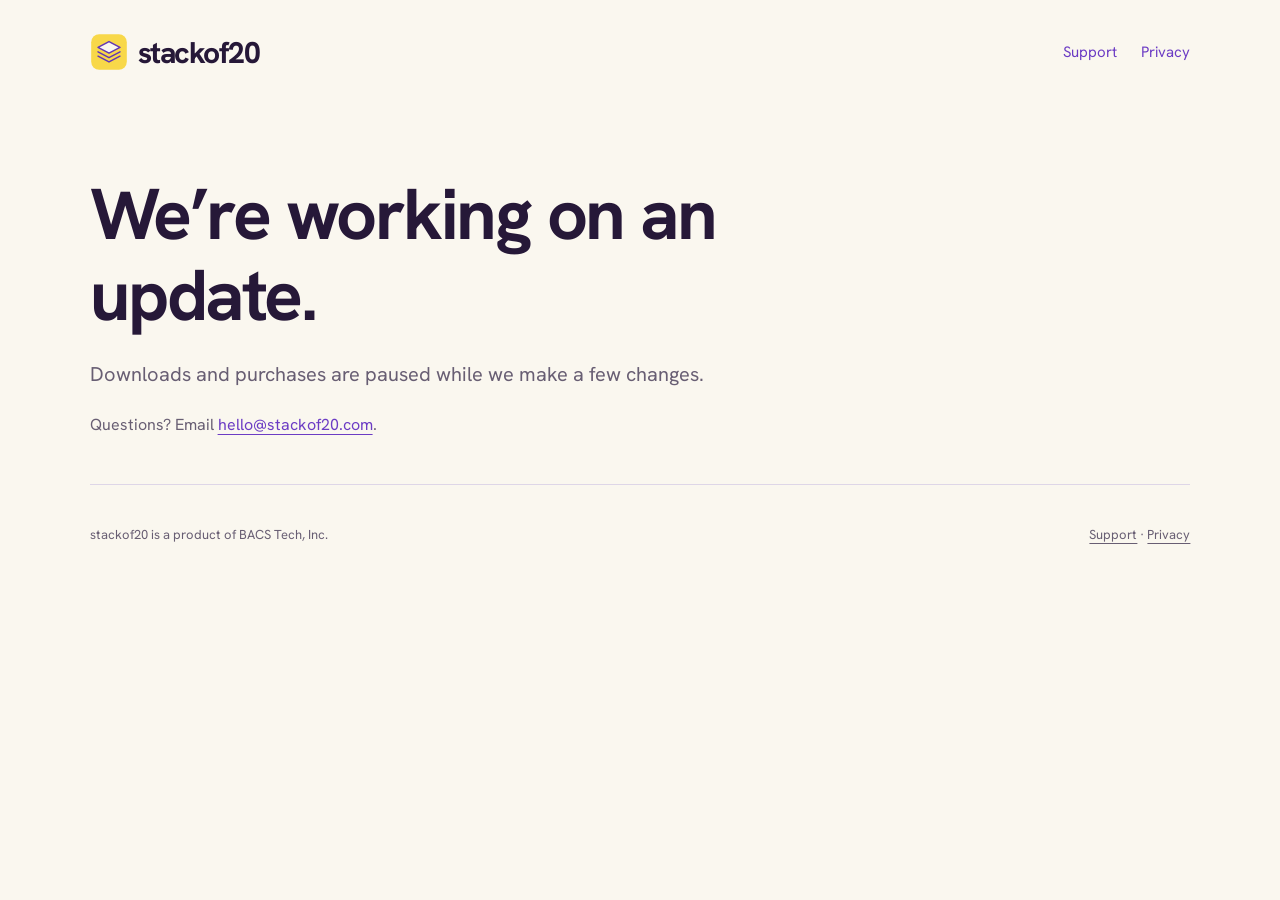
==== commit 03fea464: "Pause public launch at owner request" ====
--- a/guide.html
+++ b/guide.html
@@ -1,11 +1,2 @@
 <!doctype html>
-<html lang="en"><head><meta charset="utf-8"><meta name="viewport" content="width=device-width,initial-scale=1"><title>stackof20 | User guide</title><meta name="description" content="Learn stackof20’s email actions, completed count, snoozed review, replies, iCloud settings, and keyboard shortcuts."><link rel="icon" type="image/svg+xml" href="assets/stackof20-icon.svg"><link rel="stylesheet" href="styles.css?v=launch19"></head><body><main><a class="skip-link" href="#content">Skip to content</a><nav aria-label="Main navigation"><a class="wordmark" href="/"><img class="brand-icon" src="assets/stackof20-icon.svg" alt="">stackof20</a><div class="nav-links"><a href="index.html#screenshots">Screenshots</a><a href="guide.html">How to use it</a><a href="support.html">Support</a></div></nav><header class="page-header" id="content"><div class="eyebrow">Your inbox, explained</div><h1>Using stackof20</h1><p class="lead">Here’s what the controls mean, what happens to your mail, and how to pick up where you left off.</p><p class="fine">Requires an Apple silicon Mac (M1 or later) and macOS 15 or later.</p></header><div class="toc" aria-label="On this page"><a href="#trial-license">Trial &amp; license</a><a href="#setup">Get started</a><a href="#actions">Email actions</a><a href="#progress">Counts & refresh</a><a href="#snooze">Snoozed mail</a><a href="#replies">Replies & attachments</a><a href="#settings">Settings & iCloud</a><a href="#shortcuts">Keyboard</a><a href="#questions">Common questions</a></div>
-<section class="guide-section" id="trial-license"><div class="guide-content"><h2>Your trial and license.</h2><p>stackof20 is a direct Mac download, not an App Store app. Its full 14-day trial starts the first time you open it on that Mac. No card is required, and you will not be charged automatically.</p><p>Choose <strong>Buy or Activate…</strong> in the app to purchase or enter a license key. A license costs $5 USD once, covers v1 and its updates, and lets you activate up to three personal Macs. Lemon Squeezy sends the key in your purchase email. Paste it into the app and choose <strong>Activate This Mac</strong> on each Mac you want to use. An internet connection is needed for activation and periodic license checks.</p><p>You can buy before your trial ends or afterward. Once the trial ends, a license is required to handle new emails. You can still save drafts, check unfinished sends, finish archiving a confirmed reply, and clear eligible saved reply data. Expiration does not delete your mail or drafts.</p><p>Moving to another Mac? Open the license panel on a Mac you no longer use and choose <strong>Deactivate This Mac…</strong> to free an activation. Trial and license details stay on each Mac and are separate from optional iCloud progress sync.</p><p>Your v1 license does not expire. A future v2 would be a separate app and purchase. For help finding a key, freeing an activation, or requesting a refund within 30 days of purchase, email <a href="mailto:hello@stackof20.com">hello@stackof20.com</a>. Please do not email your full license key.</p></div></section>
-<section class="guide-section" id="updates"><div class="guide-content"><h2>App updates</h2><p>On first launch, choose whether to check for updates automatically. You can change this choice in Settings or choose Check for Updates yourself. You decide when to install. Save and close replies and let Mail actions finish before updating.</p><p>Updates to v1 are included in your v1 purchase. A future v2 would be a separate app and purchase.</p></div></section><section class="guide-section" id="setup"><div class="guide-content"><h2>1. Start with Apple Mail.</h2><ol><li><strong>Set up your account in Apple Mail first.</strong> stackof20 requires an Apple silicon Mac (M1 or later) running macOS 15 or later. Let Mail finish downloading and syncing messages, especially on a newly set up Mac.</li><li><strong>Allow Mail access when macOS asks.</strong> stackof20 needs Automation permission to work with Apple Mail. You do not enter your mail password into stackof20.</li><li><strong>Expand Account & mailboxes.</strong> Pick the Mail account and Inbox you want to work on. The label at the top right shows the selected Mail account; it is not your iCloud sync status.</li><li><strong>Check Mailbox Destinations.</strong> Choose that account’s existing Inbox, Archive, Sent, and Trash mailboxes. Names vary by provider: for example, Trash may be called Deleted Messages. stackof20 creates no special folders.</li><li><strong>Choose Open Stack.</strong> Start with a manageable batch of eligible messages. The default is 20; your saved stack can contain fewer if fewer messages are available.</li></ol><p>If you’re setting up a second Mac with iCloud sync, let its first sync finish in Settings before opening a stack, so it can receive your existing progress.</p></div><figure class="screenshot"><a href="assets/screenshots/01-inbox-d8ed3fb341.png" aria-label="Enlarge screenshot: One email at a time."><img src="assets/screenshots/01-inbox-1600-d8ed3fb341.png" srcset="assets/screenshots/01-inbox-800-d8ed3fb341.png 800w, assets/screenshots/01-inbox-1600-d8ed3fb341.png 1600w" sizes="(max-width: 620px) 88vw, (max-width: 900px) 86vw, 50vw" width="1800" height="1480" alt="Inbox view showing a community garden invitation and stack progress." loading="lazy" decoding="async"></a><figcaption><h3>One email at a time.</h3><p>The sender, received age, full date, and subject help you recognize a message before deciding what to do.</p><a class="image-link" href="assets/screenshots/01-inbox-d8ed3fb341.png">View full-size screenshot →</a></figcaption></figure></section>
-<section class="guide-section" id="actions"><div class="guide-content"><h2>2. Decide what happens next.</h2><p>These actions work with the message in your selected Apple Mail account. Moving or sending mail has a real effect in Apple Mail and at your mail provider.</p><dl><dt>Trash</dt><dd>Moves the message to your account’s mapped Trash mailbox. This is not an immediate permanent-delete command; your provider’s Trash rules still apply.</dd><dt>Reply</dt><dd>Opens the Reply & Archive composer. Opening or saving a reply does not send it or complete the message. Choose Send & Archive when you’re ready.</dd><dt>Move…</dt><dd>Files the message in an existing mailbox you select. Search for a folder, select it, then choose Move.</dd><dt>Tomorrow</dt><dd>Defers the email until your chosen local wake-up time tomorrow. It counts as handled for this stack and stays in Apple Mail’s Inbox. Revisit it in Snoozed.</dd><dt>Skip for Now</dt><dd>Shows the next remaining email without making a decision on this one. It does not move, snooze, or complete the message. It stays in the current stack.</dd></dl></div></section>
-<section class="guide-section" id="progress"><div class="guide-content"><h2>3. Read your progress at a glance.</h2><dl><dt>Completed</dt><dd>The decisions already handled in this stack: confirmed moves to Trash or another mailbox, completed Reply & Archive actions, and emails snoozed for later. It is not your current email’s number or a count of unread mail.</dd><dt>Left in this stack</dt><dd>The remaining decisions in this batch. This does not describe every message in your Mail inbox.</dd><dt>The card counter</dt><dd>A label such as 1/16 means you’re viewing the first of the 16 currently loaded remaining messages. It is separate from the completed count.</dd><dt>Refresh Remaining Messages</dt><dd>Refreshes the unfinished portion with the newest eligible Inbox messages while preserving your completed count. It does not start a new stack or pull snoozed messages into the regular stack.</dd><dt>Stack complete</dt><dd>You’ve finished this batch. Choose Come Back Tomorrow to pause, or set the next stack size and start another. Your entire inbox may still contain mail.</dd></dl><p class="note">Example: “4 completed” and “16 left in this stack” means four decisions are done and sixteen remain. Refreshing can change which eligible message appears first, while those four completed decisions stay counted.</p></div><figure class="screenshot"><a href="assets/screenshots/03-batch-complete-4e7ea9de81.png" aria-label="Enlarge screenshot: Stack complete."><img src="assets/screenshots/03-batch-complete-1600-4e7ea9de81.png" srcset="assets/screenshots/03-batch-complete-800-4e7ea9de81.png 800w, assets/screenshots/03-batch-complete-1600-4e7ea9de81.png 1600w" sizes="(max-width: 620px) 88vw, (max-width: 900px) 86vw, 50vw" width="1800" height="1480" alt="Completed stack with twenty completed decisions." loading="lazy" decoding="async"></a><figcaption><h3>Stack complete.</h3><p>Finish a small stack, then decide whether to stop or keep going.</p><a class="image-link" href="assets/screenshots/03-batch-complete-4e7ea9de81.png">View full-size screenshot →</a></figcaption></figure></section>
-<section class="guide-section" id="snooze"><div class="guide-content"><h2>4. Review snoozed mail.</h2><p><strong>Tomorrow</strong> keeps the message in Apple Mail’s Inbox, but takes it out of your regular stackof20 stack. Its wake-up time comes from Settings → Daily stack and uses this Mac’s local time.</p><p><strong>Snoozed (n)</strong> opens a dedicated review of deferred messages, up to your messages-per-stack limit. The number refers to saved snoozed messages, not unread mail. Messages show their snooze status so you can see whether they’re ready or still scheduled.</p><p><strong>Wake All</strong> makes the selected account’s snoozed messages ready now and opens the snoozed review. It does not pad that review with new undecided Inbox messages. When a scheduled time arrives, the email stays in Snoozed for you to handle there.</p><p>Reply, move, or trash a snoozed message to handle it, or choose Tomorrow to defer it again. Choose <strong>Back to Inbox Stack</strong> to return to your saved regular stack. Progress in this review is labeled <strong>reviewed</strong>.</p></div></section>
-<section class="guide-section" id="replies"><div class="guide-content"><h2>5. Write and send a reply.</h2><ol><li><strong>Check the recipients and subject.</strong> To, Cc, and Bcc accept complete email addresses separated by commas. Cc sends a visible copy; Bcc sends a copy without listing that recipient to the other recipients.</li><li><strong>Write your message.</strong> Expand Original message to refer back to the email. Save & Close keeps the draft on this Mac; reopen it from Saved Replies.</li><li><strong>Add a file if you need one.</strong> Attach Files makes a local copy for the saved reply. Remove takes it out of that draft. Your original file is not deleted.</li><li><strong>Use Contacts if you want suggestions.</strong> Contacts access is optional and requested only when you choose to use it. You can always type complete addresses manually.</li><li><strong>Choose Send & Archive.</strong> stackof20 asks Apple Mail to send the reply, checks for confirmation in Sent, then moves the original to the mapped Archive mailbox.</li></ol><p class="note">If sending is unconfirmed, do not immediately send another reply. Check Apple Mail’s Sent and Outbox, then use Check Sent in the saved reply to check the existing attempt. If the reply is sent but archiving is unfinished, Archive Original Only completes the filing step without sending again.</p><p>Saved reply text and attachment copies stay on the Mac where you created them. They do not travel through stackof20’s iCloud sync.</p></div><figure class="screenshot"><a href="assets/screenshots/02-reply-and-archive-226635122a.png" aria-label="Enlarge screenshot: Reply &amp; Archive."><img src="assets/screenshots/02-reply-and-archive-1480-226635122a.png" srcset="assets/screenshots/02-reply-and-archive-800-226635122a.png 800w, assets/screenshots/02-reply-and-archive-1480-226635122a.png 1480w" sizes="(max-width: 620px) 88vw, (max-width: 900px) 86vw, 50vw" width="1480" height="1400" alt="Reply composer showing recipients, message text, an attachment, and Send and Archive." loading="lazy" decoding="async"></a><figcaption><h3>Reply &amp; Archive.</h3><p>Write your reply, add any attachments, then choose Send &amp; Archive.</p><a class="image-link" href="assets/screenshots/02-reply-and-archive-226635122a.png">View full-size screenshot →</a></figcaption></figure></section>
-<section class="guide-section" id="settings"><div class="guide-content"><h2>6. Adjust settings and iCloud sync.</h2><h3>Daily stack</h3><p>Choose 1 to 100 messages for new stacks. Changing this setting does not resize your current saved stack. Choose the local time for tomorrow’s snoozes, and turn the completion confetti on or off. Confetti respects macOS Reduce Motion.</p><h3>iCloud</h3><p>Optional iCloud sync carries settings, snoozes, mailbox choices, and stack progress through your personal iCloud account. Use the same iCloud account and configure the corresponding Apple Mail account on both Macs. Let Mail finish downloading, then let stackof20’s first sync finish before opening a stack on a new Mac.</p><p>Check the sync status in Settings → iCloud, or choose Sync Now. Email bodies, saved replies, attachments, and contacts are not uploaded by stackof20’s sync. Turning sync off keeps existing data on this Mac and in iCloud; it does not erase it.</p><h3 id="privacy-data">Privacy & Data</h3><p>Saved reply drafts and attachment copies are stored on your Mac. They are not sent to BACS Tech, Inc. Use Clear Saved Reply Data to remove drafts and copies that are no longer needed.</p><p>Replies you still have open, replies waiting for send confirmation, and replies whose original email still needs to be archived are kept on your Mac so you can finish them.</p><p>After cleanup, a small record of completed replies stays only on your Mac to help prevent duplicate sends. It contains no email addresses, subjects, message text, or attachment names. We do not receive that record. Clearing saved replies does not delete emails from Apple Mail or your mail provider.</p><h3>Keyboard</h3><p>A reference for the app’s Command-key shortcuts. These operate in the main window when the action is available; typing in a reply does not trigger inbox actions.</p></div><figure class="screenshot"><a href="assets/screenshots/04-daily-settings-c9444a7975.png" aria-label="Enlarge screenshot: Daily stack settings."><img src="assets/screenshots/04-daily-settings-1200-c9444a7975.png" srcset="assets/screenshots/04-daily-settings-800-c9444a7975.png 800w, assets/screenshots/04-daily-settings-1200-c9444a7975.png 1200w" sizes="(max-width: 620px) 88vw, (max-width: 900px) 86vw, 50vw" width="1200" height="1120" alt="Daily settings for batch size, local wake-up time, and confetti." loading="lazy" decoding="async"></a><figcaption><h3>Daily stack settings.</h3><p>Twenty is the default, not a requirement.</p><a class="image-link" href="assets/screenshots/04-daily-settings-c9444a7975.png">View full-size screenshot →</a></figcaption></figure></section>
-<section class="guide-section" id="shortcuts"><div class="guide-content"><h2>7. Use keyboard shortcuts.</h2><div class="table-scroll"><table><thead><tr><th scope="col">Action</th><th scope="col">Shortcut</th></tr></thead><tbody><tr><td>Reply</td><td><kbd>⌘ R</kbd></td></tr><tr><td>Refresh current view</td><td><kbd>⇧ ⌘ R</kbd></td></tr><tr><td>Choose a folder</td><td><kbd>⇧ ⌘ M</kbd></td></tr><tr><td>Snooze until tomorrow</td><td><kbd>⇧ ⌘ S</kbd></td></tr><tr><td>Move to Trash</td><td><kbd>⌘ Delete</kbd></td></tr><tr><td>Skip for now</td><td><kbd>⌘ ]</kbd></td></tr><tr><td>Open Settings</td><td><kbd>⌘ ,</kbd></td></tr></tbody></table></div><p>In the Move picker, type part of a folder name, press <kbd>Tab</kbd> to focus the results, use <kbd>↑</kbd> and <kbd>↓</kbd> to choose a match, then press <kbd>Return</kbd> to move. <kbd>Shift Tab</kbd> returns to search; <kbd>Esc</kbd> cancels. A matching folder must be selected before Move can confirm.</p><p>Sending a reply still requires the Send & Archive button.</p></div><figure class="screenshot"><a href="assets/screenshots/05-keyboard-shortcuts-042803e87e.png" aria-label="Enlarge screenshot: Keyboard shortcuts."><img src="assets/screenshots/05-keyboard-shortcuts-1200-042803e87e.png" srcset="assets/screenshots/05-keyboard-shortcuts-800-042803e87e.png 800w, assets/screenshots/05-keyboard-shortcuts-1200-042803e87e.png 1200w" sizes="(max-width: 620px) 88vw, (max-width: 900px) 86vw, 50vw" width="1200" height="1100" alt="Keyboard shortcut reference in stackof20 Settings." loading="lazy" decoding="async"></a><figcaption><h3>Keyboard shortcuts.</h3><p>Open Settings → Keyboard whenever you need a reminder.</p><a class="image-link" href="assets/screenshots/05-keyboard-shortcuts-042803e87e.png">View full-size screenshot →</a></figcaption></figure></section>
-<section class="guide-section" id="questions"><h2>A few common questions.</h2><details><summary>Why don’t I see the same messages as Apple Mail yet?</summary><p>stackof20 reads the selected account and mailbox through Apple Mail. Check those choices and let Mail finish downloading or syncing, then use Refresh Remaining Messages. Snoozed messages are intentionally kept in their separate review. If an error remains, <a href="support.html">contact support</a> with the error text and app version, without private mail content.</p></details><details><summary>I accidentally clicked Trash. How do I get the email back?</summary><p>In Apple Mail, open the Trash mailbox for the same account you were using in stackof20. It may be called Deleted Messages or Bin. Find the email, then move it back to Inbox or another mailbox.</p><p>Choosing Trash in stackof20 moves the email to that mailbox. You can recover it there until Trash is emptied or your mail provider permanently removes it.</p></details><details><summary>Does “completed” mean the message is gone forever?</summary><p>No. It means you’ve handled that decision in this stack. Moved or archived mail lives in the destination you chose. Trash follows your provider’s retention rules. Snoozed mail stays in Mail’s Inbox. Skip for Now leaves the decision unfinished.</p></details><details><summary>Where do I change the account or folders?</summary><p>Expand Account & mailboxes in the main window, then choose the account, Inbox, and Mailbox Destinations. The gear opens the app’s Daily stack, iCloud, Privacy & Data, and Keyboard settings.</p></details><details><summary>Can I continue on my other Mac?</summary><p>Yes, with optional iCloud sync enabled on both Macs, the same iCloud account, and the corresponding account set up and downloaded in Apple Mail. Let sync finish before switching. Saved reply drafts and attachment copies remain on the Mac where you created them.</p></details><details><summary>Can BACS Tech, Inc. read my inbox?</summary><p>We do not receive your inbox or reply content. The app has no ads, analytics, or tracking. Read the <a href="privacy.html">privacy policy</a> for details about local storage, Apple Mail, and optional iCloud sync.</p></details></section><section class="finish"><h2>Still need a hand?</h2><p><a href="support.html">Get support</a> or email <a href="mailto:hello@stackof20.com">hello@stackof20.com</a>.</p></section><footer><div><strong>stackof20 is a product of BACS Tech, Inc.</strong><br>Created by David Marcantonio.<br>Version <span data-release-version>1.0.0</span>, build <span data-release-build>19</span>.</div><div class="footer-links"><a href="mailto:hello@stackof20.com">hello@stackof20.com</a><br><a href="guide.html">User guide</a> · <a href="privacy.html">Privacy</a> · <a href="support.html">Support</a></div></footer></main></body></html>
+<html lang="en"><head><meta charset="utf-8"><meta name="viewport" content="width=device-width,initial-scale=1"><title>stackof20 | User guide</title><meta name="description" content="Learn stackof20’s email actions, completed count, snoozed review, replies, iCloud settings, and keyboard shortcuts."><link rel="icon" type="image/svg+xml" href="assets/stackof20-icon.svg"><link rel="stylesheet" href="styles.css?v=launch19"></head><body><main><nav><a class="wordmark" href="/"><img class="brand-icon" src="assets/stackof20-icon.svg" alt="">stackof20</a><div class="nav-links"><a href="support.html">Support</a><a href="privacy.html">Privacy</a></div></nav><section class="page-header"><h1>We’re working on an update.</h1><p class="lead">Downloads and purchases are paused while we make a few changes.</p><p>Questions? Email <a href="mailto:hello@stackof20.com">hello@stackof20.com</a>.</p></section><footer><p>stackof20 is a product of BACS Tech, Inc.</p><p><a href="support.html">Support</a> · <a href="privacy.html">Privacy</a></p></footer></main></body></html>
